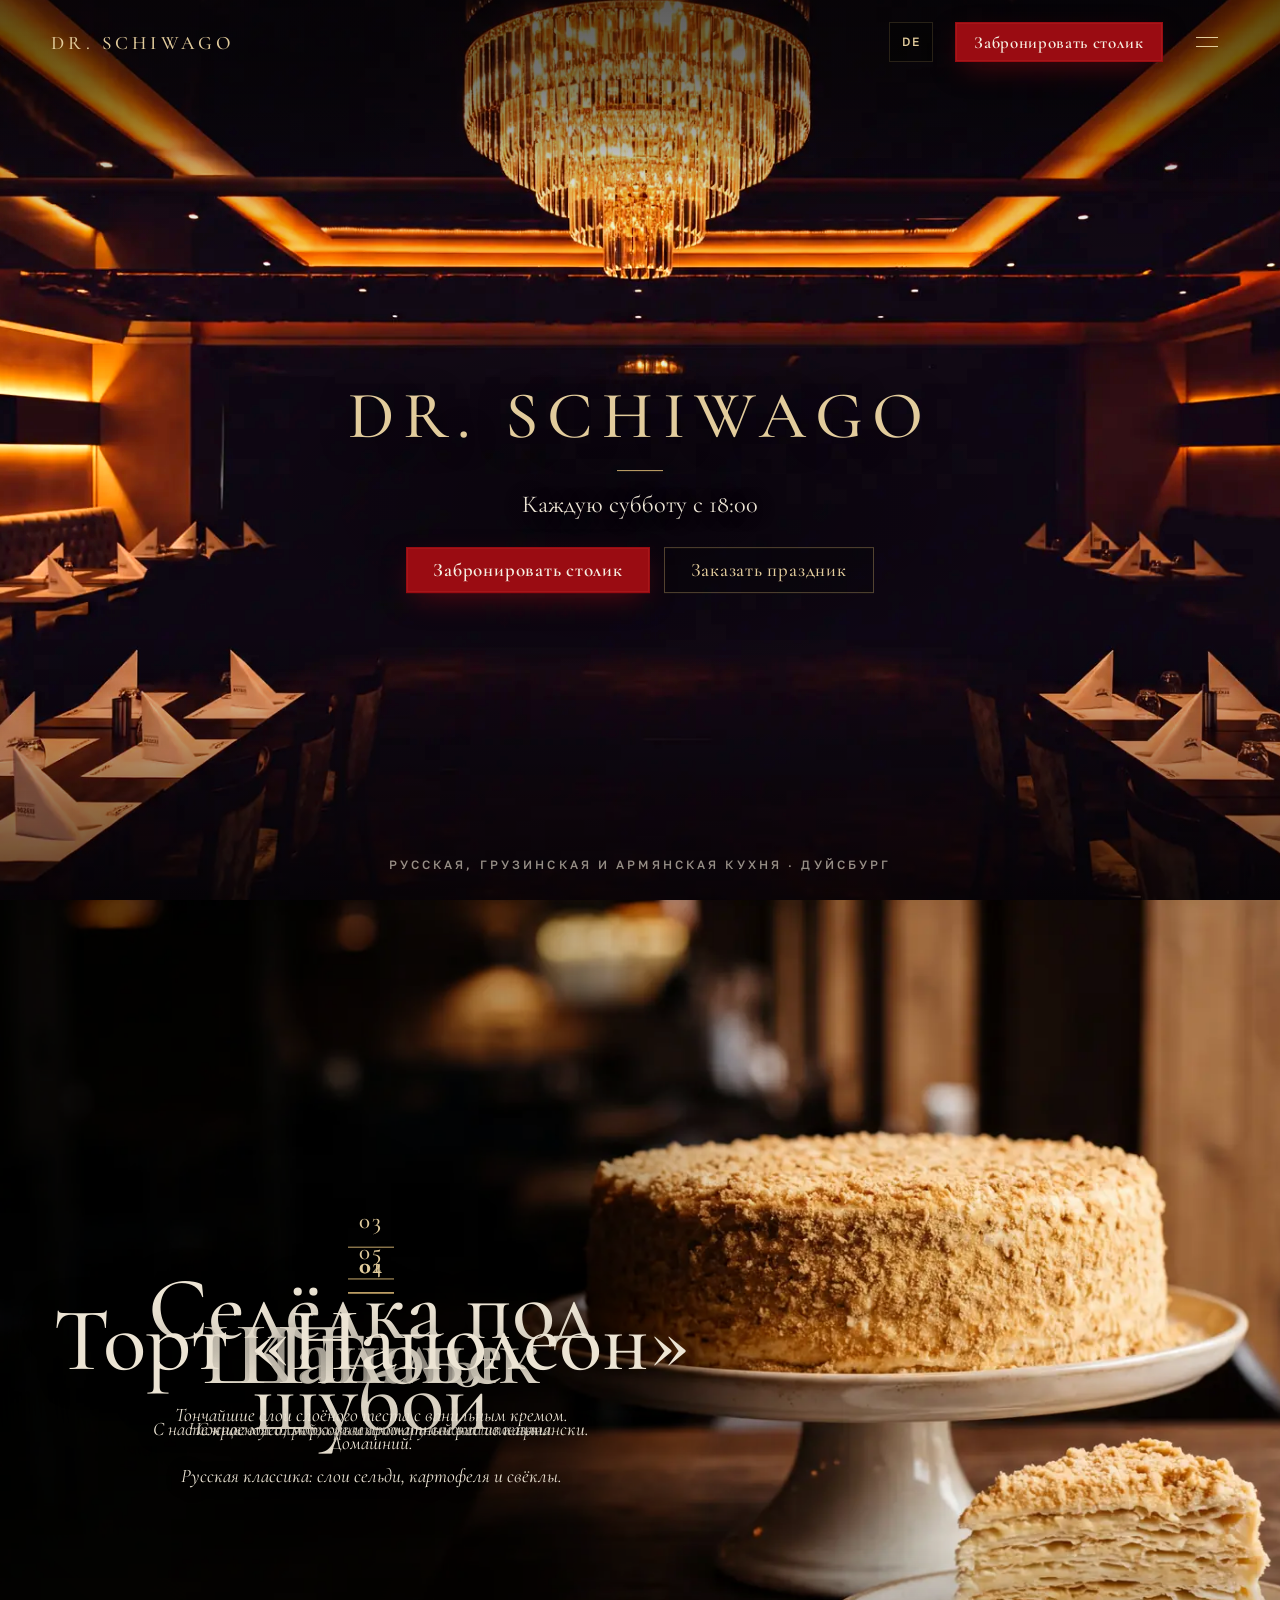
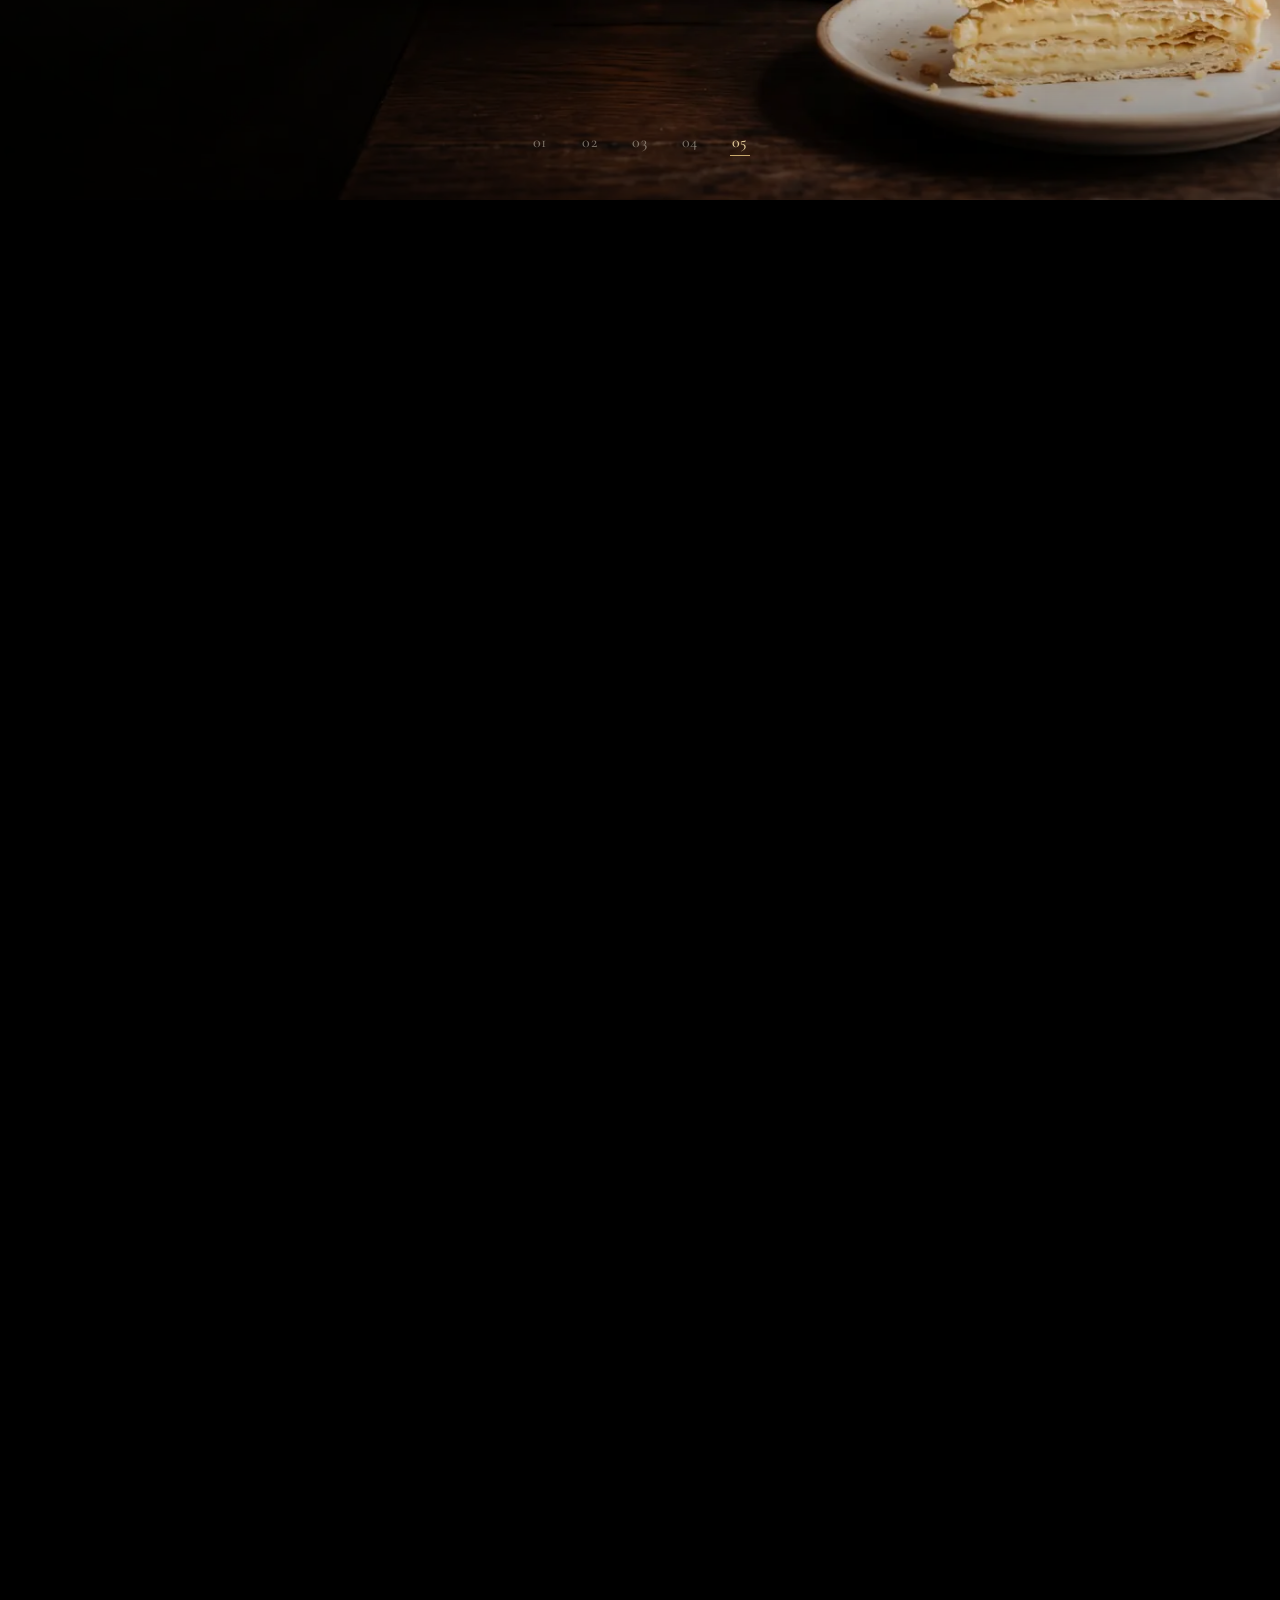
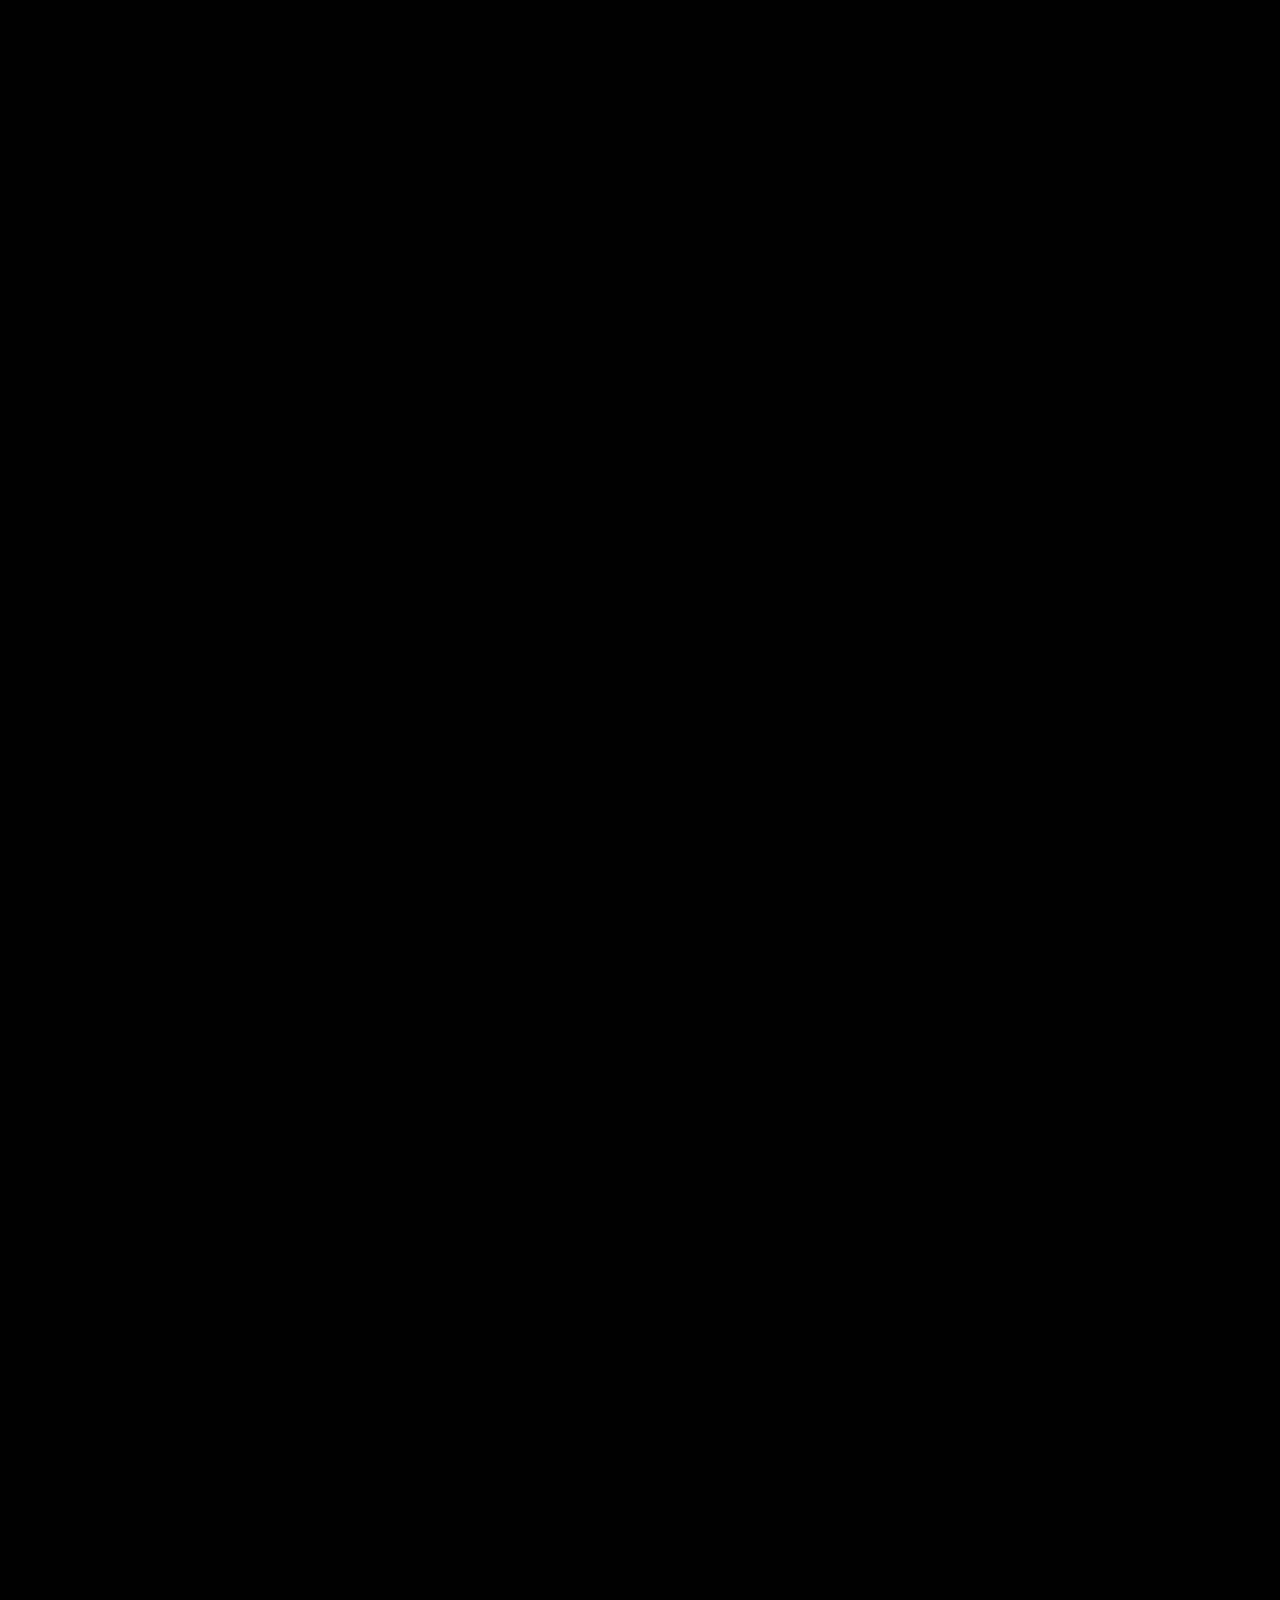
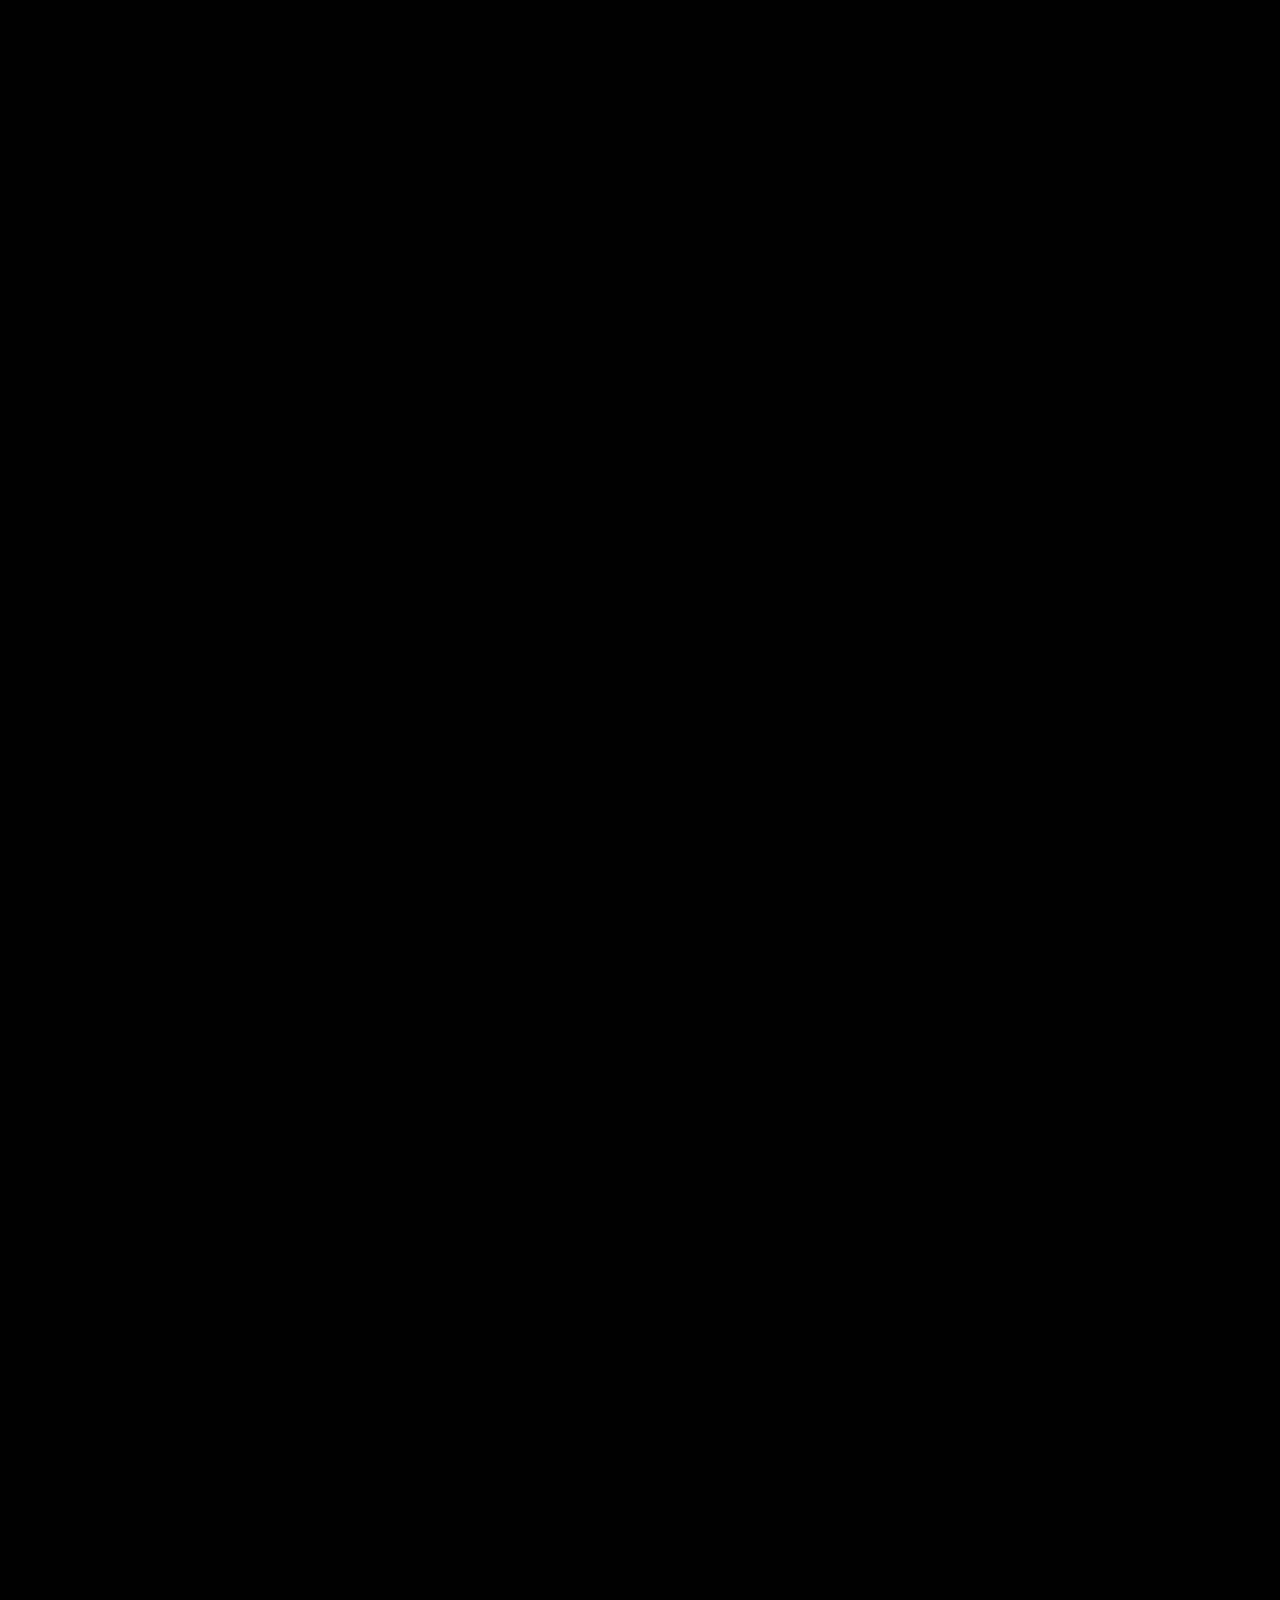
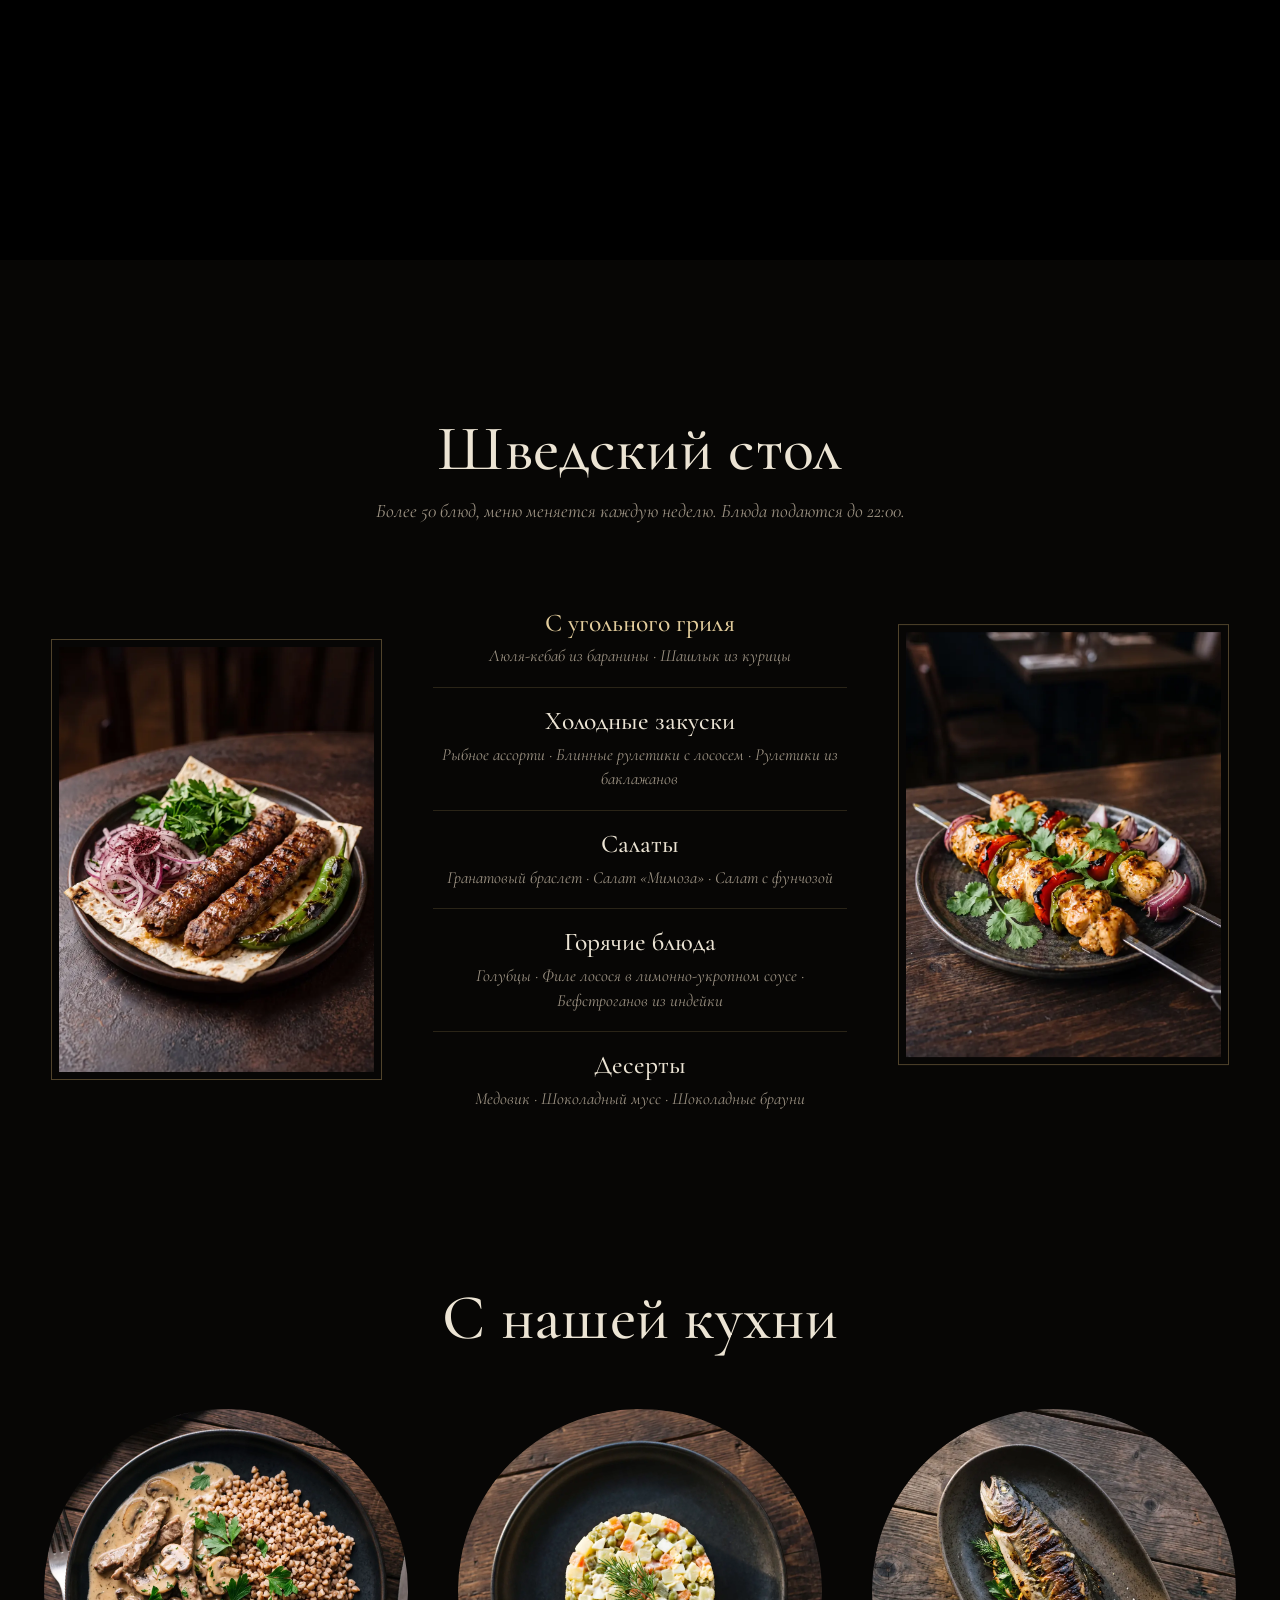
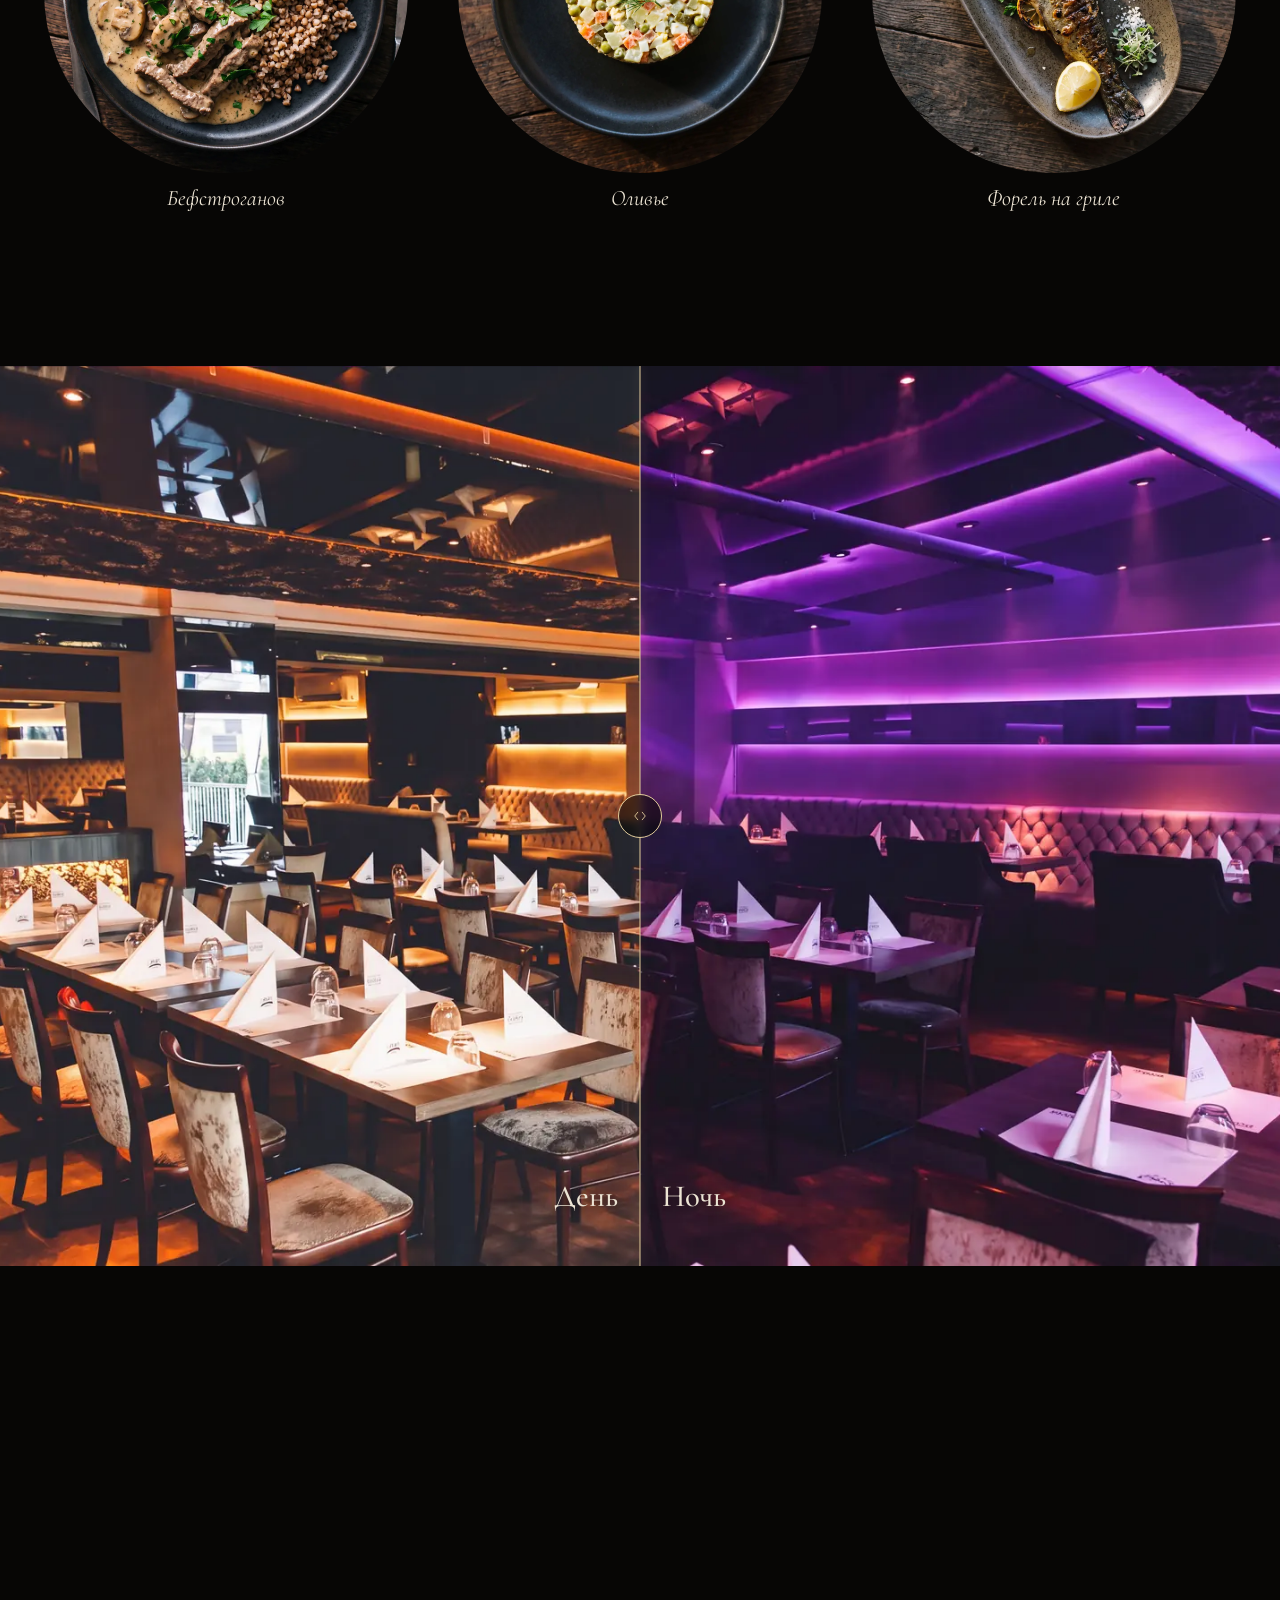
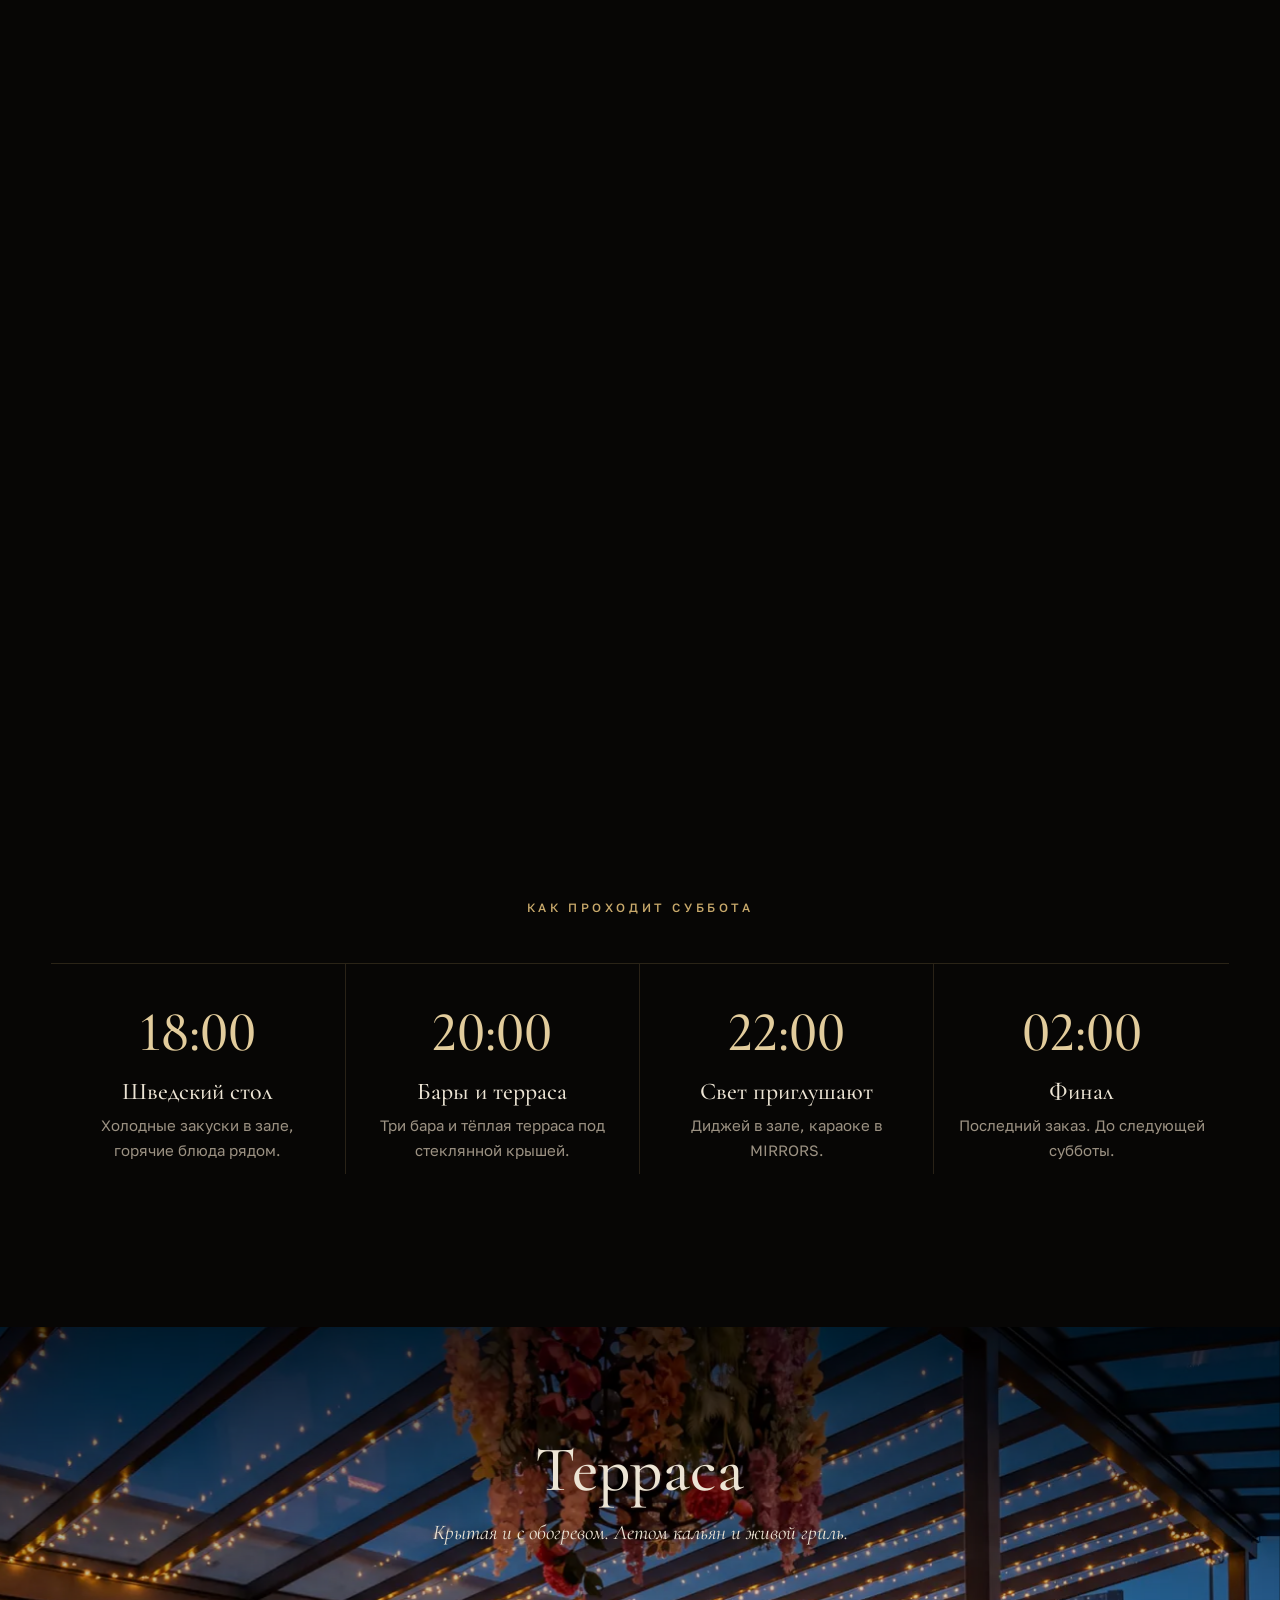
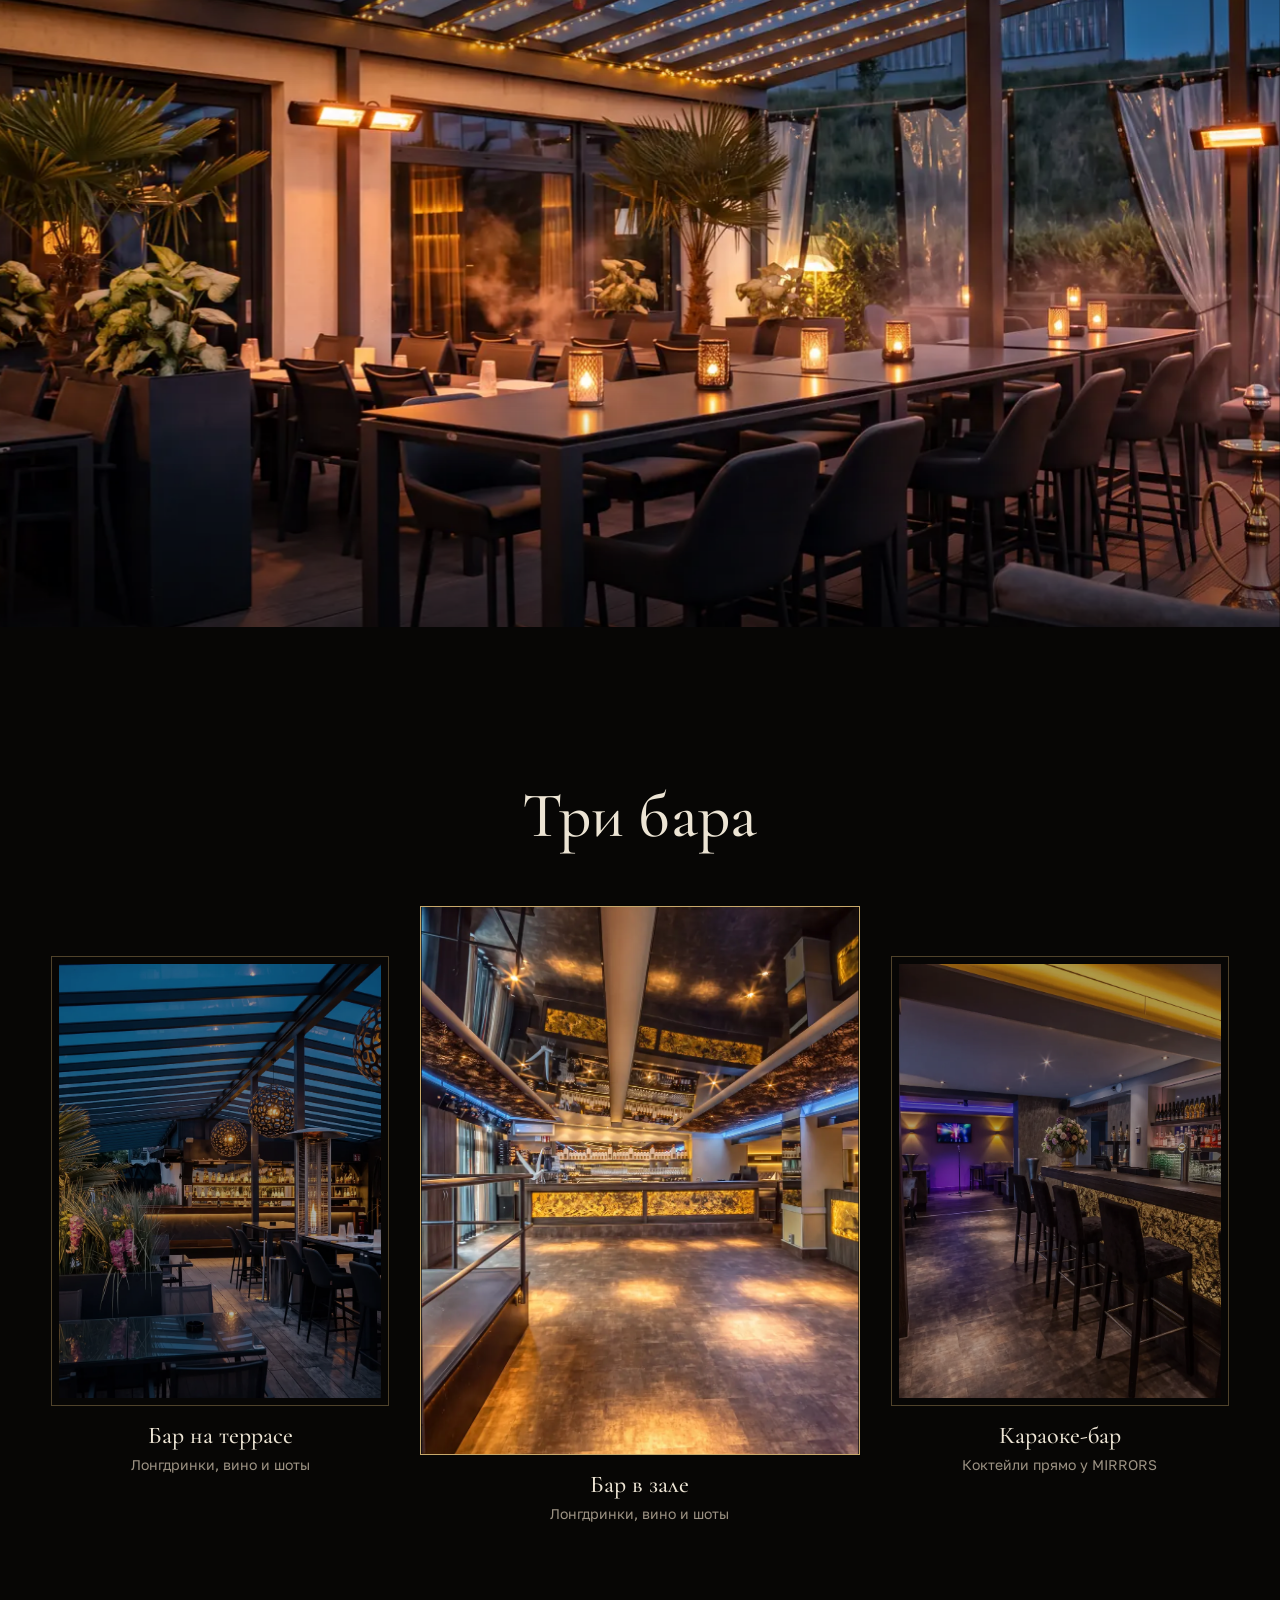
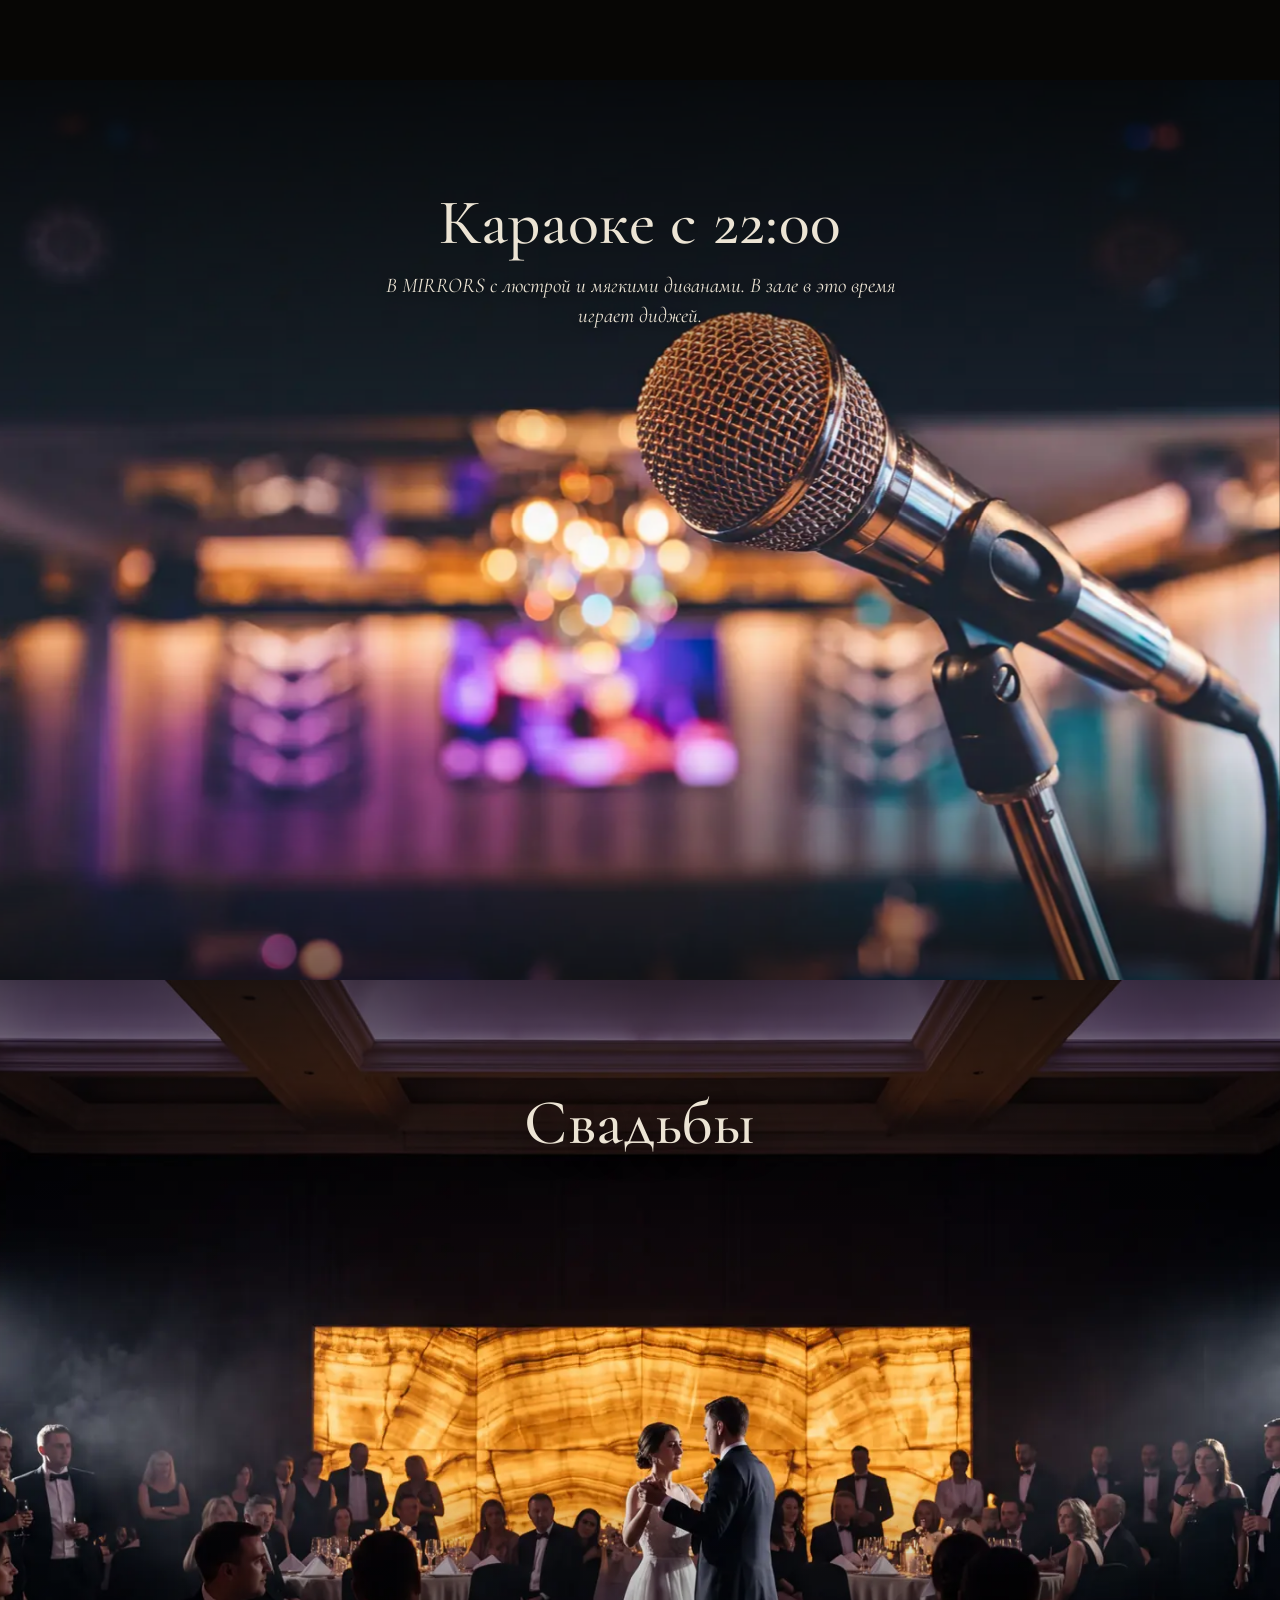
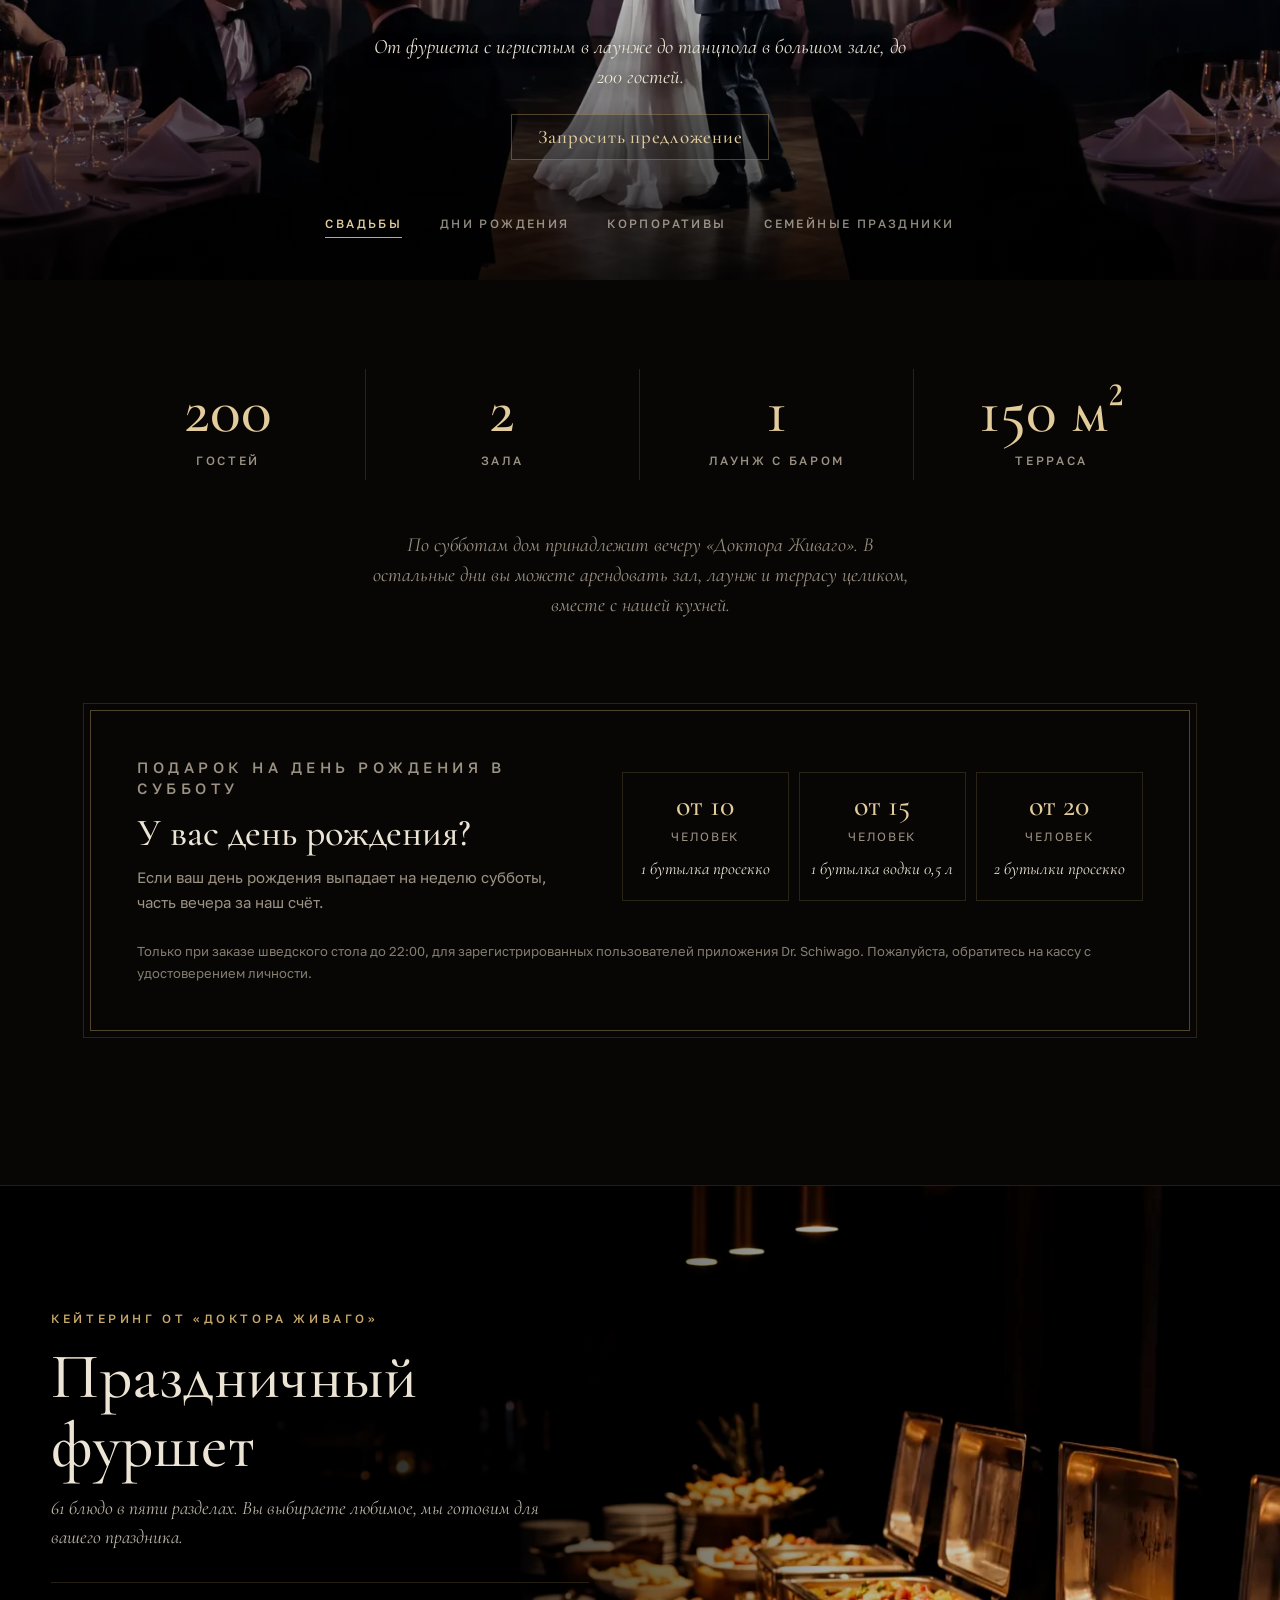
==== site/ru/index.html @ 56a743a5 "Angebotsseite wie Angerhof (5 Schritte, alle Anlässe, Angerhof-Logo), Lageplan im Rundgang, Garten r" ====
<!doctype html>
<html lang="ru" data-base="../">
<head>
<meta charset="utf-8">
<meta name="viewport" content="width=device-width, initial-scale=1, viewport-fit=cover">
<title>Доктор Живаго, Дуйсбург · Русская, грузинская и армянская кухня</title>
<meta name="description" content="Русский, грузинский и армянский ресторан в Дуйсбурге: каждую субботу с 18:00 шведский стол из более чем 50 блюд, три бара, тёплая терраса, с 22:00 диджей и караоке. Кейтеринг и зал для мероприятий.">
<meta name="robots" content="noindex, nofollow">
<meta name="theme-color" content="#070605">
<link rel="alternate" hreflang="de" href="https://engelstraenen.github.io/drschiwago/index.html">
<link rel="alternate" hreflang="ru" href="https://engelstraenen.github.io/drschiwago/ru/index.html">
<link rel="icon" href="https://drschiwago.de/favicon.png">
<link rel="preconnect" href="https://fonts.googleapis.com">
<link rel="preconnect" href="https://fonts.gstatic.com" crossorigin>
<link href="https://fonts.googleapis.com/css2?family=Cormorant+Garamond:ital,wght@0,400;0,500;0,600;1,400;1,500&family=Golos+Text:wght@400;500&display=swap" rel="stylesheet">
<link rel="stylesheet" href="../assets/css/style.css?v=1795427027">
<script src="../assets/js/img.js?v=1795427027"></script>
<script>window.DRS_IG_FEED = ""; /* Behold-JSON-Link eintragen = neue Instagram-Videos erscheinen automatisch (docs/instagram.md) */</script>
</head>
<body>

<header class="nav" id="nav">
  <a class="nav__mark" href="#top" aria-label="Доктор Живаго, наверх">DR. SCHIWAGO</a>
  <nav class="nav__links" aria-label="Главное меню">
    <a href="#buffet">Шведский стол</a>
    <a href="#abend">Вечер</a>
    <a href="rundgang.html">Экскурсия</a>
    <a href="#bars">Бары</a>
    <a href="#feiern">Праздники</a>
    <a href="catering.html">Кейтеринг</a>
    <a href="#instagram">Instagram</a>
    <a href="#bewertungen">Отзывы</a>
    <a href="#kontakt">Контакты</a>
  </nav>
  <a class="nav__lang" href="../index.html" hreflang="de" lang="de" aria-label="Deutsche Version">DE</a>
  <a class="line-btn line-btn--blood nav__cta" href="#reservieren">Забронировать столик</a>
  <button class="nav__burger" aria-label="Открыть меню" aria-expanded="false"><span></span><span></span></button>
</header>

<main id="top">

  <!-- 1 · HERO -->
  <section class="hero" id="hero" data-need="saal-kronleuchter">
    <img class="hero__img" data-img="saal-kronleuchter" alt="Зал «Доктора Живаго» с хрустальной люстрой в тёплом свете">
    <div class="hero__glow" aria-hidden="true"></div>
    <div class="hero__shade" aria-hidden="true"></div>
    <div class="hero__text">
      <h1 class="hero__mark">DR. SCHIWAGO</h1>
      <span class="rule" aria-hidden="true"></span>
      <p class="hero__line">Каждую субботу с 18:00</p>
      <div class="hero__btns"><a class="line-btn line-btn--blood" href="#reservieren">Забронировать столик</a><a class="line-btn" href="anfrage.html">Заказать праздник</a></div>
    </div>
    <p class="hero__foot">Русская, грузинская и армянская кухня · Дуйсбург</p>
  </section>

  <!-- 2 · BUFFET: Szenen -->
  <section class="feast" id="buffet" aria-label="Шведский стол">
    <div class="feast__stage">
      <div class="feast__scenes">
        <figure class="feast__scene" data-need="gericht-schaschlik"><img data-img="gericht-schaschlik" alt="Шашлык на раскалённых углях"></figure>
        <figure class="feast__scene" data-need="gericht-canapes"><img data-img="gericht-canapes" alt="Канапе с креветками и красной икрой"></figure>
        <figure class="feast__scene" data-need="gericht-hering"><img data-img="gericht-hering" alt="Селёдка под шубой"></figure>
        <figure class="feast__scene" data-need="gericht-plov"><img data-img="gericht-plov" alt="Плов в казане"></figure>
        <figure class="feast__scene" data-need="gericht-napoleon"><img data-img="gericht-napoleon" alt="Торт «Наполеон» и медовик"></figure>
      </div>
      <div class="feast__shade" aria-hidden="true"></div>
      <div class="feast__intro" aria-hidden="true">
        <img class="feast__tafel" data-img="tafel" alt="">
        <div class="feast__veil"></div>
        <div class="feast__head">
          <p class="eyebrow">Шведский стол</p>
          <p class="feast__big">Более 50 блюд.<br>Каждую субботу.</p>
          <p class="feast__kitchen">Русская · Грузинская · Армянская</p>
        </div>
      </div>
      <div class="feast__texts">
        <article class="feast__text"><span class="feast__no">01</span><span class="rule"></span><h2>Шашлык</h2><p>С настоящего угольного гриля, по-грузински и по-армянски.</p></article>
        <article class="feast__text"><span class="feast__no">02</span><span class="rule"></span><h2>Канапе</h2><p>С красной икрой, креветками и свежей зеленью.</p></article>
        <article class="feast__text"><span class="feast__no">03</span><span class="rule"></span><h2>Селёдка под шубой</h2><p>Русская классика: слои сельди, картофеля и свёклы.</p></article>
        <article class="feast__text"><span class="feast__no">04</span><span class="rule"></span><h2>Плов</h2><p>Нежное мясо, морковь и ароматный рис из казана.</p></article>
        <article class="feast__text"><span class="feast__no">05</span><span class="rule"></span><h2>Торт «Наполеон»</h2><p>Тончайшие слои слоёного теста с ванильным кремом. Домашний.</p></article>
      </div>
      <nav class="feast__nav" aria-label="блюд">
        <button aria-label="Шашлык">01</button><button aria-label="Канапе">02</button><button aria-label="Селёдка под шубой">03</button><button aria-label="Плов">04</button><button aria-label="Торт «Наполеон»">05</button>
      </nav>
    </div>
  </section>

  <!-- 3 · DAS BUFFET: Karte -->
  <section class="menu" id="karte">
    <h2 class="title">Шведский стол</h2>
    <p class="sub">Более 50 блюд, меню меняется каждую неделю. Блюда подаются до 22:00.</p>
    <div class="menu__grid">
      <figure class="frame menu__pic menu__pic--l" data-need="karte-grill">
        <img class="is-on" data-img="karte-grill" alt="Люля-кебаб из баранины" data-cat="0">
        <img data-img="karte-vorspeisen" alt="Изысканное рыбное ассорти" data-cat="1">
        <img data-img="karte-salate" alt="Салат «Гранатовый браслет»" data-cat="2">
        <img data-img="karte-haupt" alt="Голубцы" data-cat="3">
        <img data-img="karte-dessert" alt="Медовик" data-cat="4">
      </figure>
      <ol class="menu__list">
        <li data-cat="0"><h3>С угольного гриля</h3><p>Люля-кебаб из баранины · Шашлык из курицы</p></li>
        <li data-cat="1"><h3>Холодные закуски</h3><p>Рыбное ассорти · Блинные рулетики с лососем · Рулетики из баклажанов</p></li>
        <li data-cat="2"><h3>Салаты</h3><p>Гранатовый браслет · Салат «Мимоза» · Салат с фунчозой</p></li>
        <li data-cat="3"><h3>Горячие блюда</h3><p>Голубцы · Филе лосося в лимонно-укропном соусе · Бефстроганов из индейки</p></li>
        <li data-cat="4"><h3>Десерты</h3><p>Медовик · Шоколадный мусс · Шоколадные брауни</p></li>
      </ol>
      <figure class="frame menu__pic menu__pic--r" data-need="karte-grill-2">
        <img class="is-on" data-img="karte-grill-2" alt="Шашлык из курицы" data-cat="0">
        <img data-img="karte-vorspeisen-2" alt="Блинные рулетики с лососем" data-cat="1">
        <img data-img="karte-salate-2" alt="Салат «Мимоза»" data-cat="2">
        <img data-img="karte-haupt-2" alt="Филе лосося в лимонно-укропном соусе" data-cat="3">
        <img data-img="karte-dessert-2" alt="Шоколадный мусс" data-cat="4">
      </figure>
    </div>
  </section>

  <!-- 4 · AUS UNSERER KÜCHE -->
  <section class="plates" id="kueche">
    <h2 class="title">С нашей кухни</h2>
    <div class="plates__row">
      <figure class="plate" data-need="teller-stroganoff"><img data-img="teller-stroganoff" alt="Бефстроганов с гречкой"><figcaption>Бефстроганов</figcaption></figure>
      <figure class="plate" data-need="teller-olivier"><img data-img="teller-olivier" alt="Салат «Оливье»"><figcaption>Оливье</figcaption></figure>
      <figure class="plate" data-need="teller-forelle"><img data-img="teller-forelle" alt="Форель на гриле с травами"><figcaption>Форель на гриле</figcaption></figure>
    </div>
  </section>

  <!-- 5 · TAG / NACHT -->
  <section class="split" id="abend" data-need="saal-nacht">
    <div class="split__stage">
      <img class="split__img" data-img="saal-nacht" alt="Зал ночью в фиолетовом свете">
      <div class="split__day"><img class="split__img" data-img="saal-tag" alt="Зал днём"></div>
      <div class="split__line" aria-hidden="true"></div>
      <button class="split__knob" aria-label="Сравнить день и ночь, перетащить"><svg viewBox="0 0 24 24" aria-hidden="true"><path d="M9 7l-4 5 4 5M15 7l4 5-4 5"/></svg></button>
      <span class="split__label split__label--l">День</span>
      <span class="split__label split__label--r">Ночь</span>
    </div>
  </section>

  <!-- ABLAUF -->
  <section class="flow" aria-label="Как проходит вечер">
    <p class="eyebrow">Как проходит суббота</p>
    <ol class="flow__list">
      <li class="reveal"><b>18:00</b><h3>Шведский стол</h3><p>Холодные закуски в зале, горячие блюда рядом.</p></li>
      <li class="reveal"><b>20:00</b><h3>Бары и терраса</h3><p>Три бара и тёплая терраса под стеклянной крышей.</p></li>
      <li class="reveal"><b>22:00</b><h3>Свет приглушают</h3><p>Диджей в зале, караоке в MIRRORS.</p></li>
      <li class="reveal"><b>02:00</b><h3>Финал</h3><p>Последний заказ. До следующей субботы.</p></li>
    </ol>
  </section>

  <!-- TERRASSE -->
  <section class="wide" id="terrasse" data-need="terrasse">
    <img class="wide__img" data-img="terrasse" alt="Крытая терраса вечером">
    <div class="wide__text"><h2 class="title">Терраса</h2><p>Крытая и с обогревом. Летом кальян и живой гриль.</p></div>
  </section>

  <!-- DREI BARS -->
  <section class="bars" id="bars">
    <h2 class="title">Три бара</h2>
    <div class="bars__row">
      <figure class="bar" data-need="bar-terrasse"><div class="frame bar__frame"><img data-img="bar-terrasse" alt="Бар на террасе под стеклянной крышей"></div><figcaption><b>Бар на террасе</b>Лонгдринки, вино и шоты</figcaption></figure>
      <figure class="bar is-active" data-need="bar-saal"><div class="frame bar__frame"><img data-img="bar-saal" alt="Бар в зале с ониксовой стойкой"></div><figcaption><b>Бар в зале</b>Лонгдринки, вино и шоты</figcaption></figure>
      <figure class="bar" data-need="bar-karaoke"><div class="frame bar__frame"><img data-img="bar-karaoke" alt="Караоке-бар у MIRRORS"></div><figcaption><b>Караоке-бар</b>Коктейли прямо у MIRRORS</figcaption></figure>
    </div>
  </section>

  <!-- KARAOKE -->
  <section class="wide wide--karaoke" id="karaoke" data-need="mikro">
    <img class="wide__img" data-img="mikro" alt="Микрофон на фоне огней караоке-зала">
    <div class="wide__text"><h2 class="title">Караоке с 22:00</h2><p>В MIRRORS с люстрой и мягкими диванами. В зале в это время играет диджей.</p></div>
  </section>

  <!-- 6 · HOCHZEITEN / FEIERN -->
  <section class="events" id="feiern">
    <div class="events__stage">
      <figure class="evp is-on" data-need="hochzeit"><img data-img="hochzeit" alt="Свадьба в зале"></figure>
      <figure class="evp" data-need="event-geburtstag"><img data-img="event-geburtstag" alt="Праздничный стол с тортом в зале"></figure>
      <figure class="evp" data-need="event-firma"><img data-img="event-firma" alt="Длинный стол для корпоратива"></figure>
      <figure class="evp" data-need="event-familie"><img data-img="event-familie" alt="Празднично накрытый зал для семейного торжества"></figure>
      <div class="events__shade" aria-hidden="true"></div>
      <h2 class="title events__title" data-ev-title>Свадьбы</h2>
      <div class="events__copy">
        <p data-ev-text>От фуршета с игристым в лаунже до танцпола в большом зале, до 200 гостей.</p>
        <a class="line-btn" data-ev-link href="anfrage.html?anlass=Hochzeit">Запросить предложение</a>
      </div>
      <div class="events__tabs" role="tablist" aria-label="Выберите повод">
        <button class="ev is-on" role="tab" aria-selected="true">Свадьбы</button>
        <button class="ev" role="tab" aria-selected="false">Дни рождения</button>
        <button class="ev" role="tab" aria-selected="false">Корпоративы</button>
        <button class="ev" role="tab" aria-selected="false">Семейные праздники</button>
      </div>
    </div>
    <div class="events__facts">
      <div class="reveal"><b>200</b><span>гостей</span></div>
      <div class="reveal"><b>2</b><span>зала</span></div>
      <div class="reveal"><b>1</b><span>лаунж с баром</span></div>
      <div class="reveal"><b>150 м²</b><span>терраса</span></div>
    </div>
    <p class="events__note">По субботам дом принадлежит вечеру «Доктора Живаго». В остальные дни вы можете арендовать зал, лаунж и террасу целиком, вместе с нашей кухней.</p>
    <div class="bday reveal">
      <div>
        <p class="eyebrow">Подарок на день рождения в субботу</p>
        <h3>У вас день рождения?</h3>
        <p>Если ваш день рождения выпадает на неделю субботы, часть вечера за наш счёт.</p>
      </div>
      <ul class="tiers">
        <li><b>от 10</b><span>человек</span><em>1 бутылка просекко</em></li>
        <li><b>от 15</b><span>человек</span><em>1 бутылка водки 0,5 л</em></li>
        <li><b>от 20</b><span>человек</span><em>2 бутылки просекко</em></li>
      </ul>
      <p class="fine">Только при заказе шведского стола до 22:00, для зарегистрированных пользователей приложения Dr. Schiwago. Пожалуйста, обратитесь на кассу с удостоверением личности.</p>
    </div>
  </section>

  <!-- 7 · CATERING -->
  <section class="cater" id="catering">
    <figure class="cater__img" data-need="catering-bg"><img data-img="catering-bg" alt="Кейтеринг-фуршет на празднике"></figure>
    <div class="cater__panel">
      <p class="eyebrow">Кейтеринг от «Доктора Живаго»</p>
      <h2 class="title">Праздничный фуршет</h2>
      <p class="sub">61 блюдо в пяти разделах. Вы выбираете любимое, мы готовим для вашего праздника.</p>
      <div class="acc">
        <details><summary><span>1.</span> Закуски</summary><p>Вителло тоннато, пастрами, куриный холодец, рулетики из цукини. <em>4 из 17</em></p></details>
        <details><summary><span>2.</span> Салаты</summary><p>Цезарь, греческий салат, руккола с креветками, крабовый салат. <em>4 из 14</em></p></details>
        <details><summary><span>3.</span> Горячие блюда</summary><p>Куриная грудка в сливочно-грибном соусе, куриная грудка в апельсиново-чили соусе и многое другое с угольного гриля. <em>4 из 12</em></p></details>
        <details><summary><span>4.</span> Гарниры</summary><p>Картофельный гратен с трюфелем, картофель с розмарином, рататуй, картофель фри из батата. <em>4 из 11</em></p></details>
        <details><summary><span>5.</span> Десерты</summary><p>Тирамису, сезонное фруктовое ассорти. <em>3 из 7</em></p></details>
      </div>
      <a class="line-btn" href="catering.html">Собрать фуршет</a>
    </div>
  </section>

  <!-- INSTAGRAM -->
  <section class="insta" id="instagram">
    <div class="insta__head">
      <p class="eyebrow">Instagram · 17 500 подписчиков</p>
      <h2 class="title">Суббота в Instagram</h2>
      <a class="line-btn" href="https://www.instagram.com/dr.schiwago_restaurant/" target="_blank" rel="noopener">@dr.schiwago_restaurant</a>
    </div>
    <div class="insta__row" data-ig-row>
      <blockquote class="instagram-media insta__item" data-instgrm-permalink="https://www.instagram.com/reel/DO-suQnDZ4i/" data-instgrm-version="14"><a href="https://www.instagram.com/reel/DO-suQnDZ4i/" target="_blank" rel="noopener">Смотреть видео в Instagram</a></blockquote>
      <blockquote class="instagram-media insta__item" data-instgrm-permalink="https://www.instagram.com/reel/DdYgJqhOgtG/" data-instgrm-version="14"><a href="https://www.instagram.com/reel/DdYgJqhOgtG/" target="_blank" rel="noopener">Смотреть видео в Instagram</a></blockquote>
      <blockquote class="instagram-media insta__item" data-instgrm-permalink="https://www.instagram.com/reel/DZZbvXZoxPY/" data-instgrm-version="14"><a href="https://www.instagram.com/reel/DZZbvXZoxPY/" target="_blank" rel="noopener">Смотреть видео в Instagram</a></blockquote>
      <blockquote class="instagram-media insta__item" data-instgrm-permalink="https://www.instagram.com/reel/DPn8pC4jRvj/" data-instgrm-version="14"><a href="https://www.instagram.com/reel/DPn8pC4jRvj/" target="_blank" rel="noopener">Смотреть видео в Instagram</a></blockquote>
      <blockquote class="instagram-media insta__item" data-instgrm-permalink="https://www.instagram.com/reel/DQHv66KCMuV/" data-instgrm-version="14"><a href="https://www.instagram.com/reel/DQHv66KCMuV/" target="_blank" rel="noopener">Смотреть видео в Instagram</a></blockquote>
      <blockquote class="instagram-media insta__item" data-instgrm-permalink="https://www.instagram.com/reel/DUx4AXRCND5/" data-instgrm-version="14"><a href="https://www.instagram.com/reel/DUx4AXRCND5/" target="_blank" rel="noopener">Смотреть видео в Instagram</a></blockquote>
    </div>
  </section>

  <!-- BEWERTUNGEN (Google, Stand 22.11.2026; Tripadvisor auf Wunsch Eugen weggelassen, Trustpilot: kein Profil) -->
  <section class="reviews" id="bewertungen">
    <p class="eyebrow">Отзывы</p>
    <h2 class="title">Что говорят наши гости</h2>
    <div class="rev__grid">
      <a class="rev reveal" href="https://maps.google.com/?cid=11130484458952799172" target="_blank" rel="noopener" data-rate="4.6">
        <span class="rev__src">Google</span>
        <b class="rev__note" data-to-dec="4.6">4,6</b>
        <span class="rev__stars" aria-label="4,6 из 5 звёзд"><span class="rev__stars-off">★★★★★</span><span class="rev__stars-on">★★★★★</span></span>
        <span class="rev__count"><b data-to="489">489</b> Отзывы</span>
        <span class="rev__meta">Русский ресторан · по состоянию на 22.11.2026</span>
        <span class="rev__link">Открыть профиль</span>
      </a>
    </div>
    <div class="ticker ticker--g" aria-hidden="true"><div class="ticker__row"><span>Google 4,6 из 5</span><i aria-hidden="true">✦</i><span>489 отзывов</span><i aria-hidden="true">✦</i><span>Часто упоминают:</span><i aria-hidden="true">✦</i><span>Музыка · 55</span><i aria-hidden="true">✦</i><span>Вечер · 26</span><i aria-hidden="true">✦</i><span>Шведский стол · 21</span><i aria-hidden="true">✦</i><span>Диджей · 20</span><i aria-hidden="true">✦</i><span>Танцпол · 18</span><i aria-hidden="true">✦</i><span>Публика · 7</span><i aria-hidden="true">✦</i><span>Караоке · 6</span><i aria-hidden="true">✦</i><span>Шашлык · 5</span><i aria-hidden="true">✦</i><span>Google 4,6 из 5</span><i aria-hidden="true">✦</i><span>489 отзывов</span><i aria-hidden="true">✦</i><span>Часто упоминают:</span><i aria-hidden="true">✦</i><span>Музыка · 55</span><i aria-hidden="true">✦</i><span>Вечер · 26</span><i aria-hidden="true">✦</i><span>Шведский стол · 21</span><i aria-hidden="true">✦</i><span>Диджей · 20</span><i aria-hidden="true">✦</i><span>Танцпол · 18</span><i aria-hidden="true">✦</i><span>Публика · 7</span><i aria-hidden="true">✦</i><span>Караоке · 6</span><i aria-hidden="true">✦</i><span>Шашлык · 5</span><i aria-hidden="true">✦</i></div></div>
    <div class="samples" aria-live="polite">
      <figure class="sample is-on"><blockquote>Огромный шведский стол, а в десять ресторан превратился в танцпол.</blockquote><figcaption>Пример · пока не настоящий отзыв</figcaption></figure>
      <figure class="sample"><blockquote>Сначала шведский стол, потом караоке в MIRRORS. Вот какой должна быть суббота.</blockquote><figcaption>Пример · пока не настоящий отзыв</figcaption></figure>
      <figure class="sample"><blockquote>Мы отмечали здесь юбилей, всё было подготовлено с любовью.</blockquote><figcaption>Пример · пока не настоящий отзыв</figcaption></figure>
    </div>
    <a class="line-btn" href="https://maps.google.com/?cid=11130484458952799172" target="_blank" rel="noopener">Все отзывы в Google</a>
  </section>

  <!-- DRESSCODE -->
  <section class="dress">
    <div class="dress__head">
      <p class="eyebrow">Дресс-код</p>
      <h2 class="title">Стильно. Не спортивно.</h2>
      <p class="sub">Без спортивной одежды, кепок, шапок и спортивных штанов.</p>
    </div>
    <div class="dress__row">
      <figure class="frame" data-need="dress-dame"><img data-img="dress-dame" alt="Чёрное атласное платье с золотыми украшениями"></figure>
      <figure class="frame" data-need="dress-herr"><img data-img="dress-herr" alt="Чёрное трикотажное поло с золотой цепочкой"></figure>
      <figure class="frame" data-need="dress-schuhe"><img data-img="dress-schuhe" alt="Челси и босоножки на каблуке"></figure>
    </div>
  </section>

  <!-- 8 · RESERVIERUNG -->
  <section class="resv-wrap" id="reservieren">
    <img class="resv-wrap__img" data-img="veranda" alt="Веранда с цветочной люстрой вечером">
    <form class="resv" id="resv" novalidate>
      <h2 class="resv__title">Бронирование</h2>
      <label>Дата<select name="datum" id="resv-datum" required></select></label>
      <label>человек<select name="personen" id="resv-personen" required></select></label>
      <button class="line-btn line-btn--blood" type="submit">Забронировать столик</button>
      <p class="resv__alt">Только по субботам, с 18:00 до 02:00.<br><a href="https://www.google.com/maps/reserve/v/dine/c/9M2H60nafEE?source=pa&amp;hl=de-DE" target="_blank" rel="noopener">Забронировать через Google</a> · <a href="tel:+4920393577235">0203 93577235</a></p>
    </form>
  </section>

  <!-- FAQ -->
  <section class="faq" id="faq">
    <h2 class="title">Полезно знать</h2>
    <div class="faq__list">
      <details><summary>Когда открыт «Доктор Живаго»?</summary><p>Каждую субботу с 18:00 до 02:00. Düsseldorfer Landstraße 431, 47259 Duisburg, прямо на границе с Дюссельдорфом-Кайзерсвертом.</p></details>
      <details><summary>Сколько стоит шведский стол?</summary><p>Актуальные цены мы с удовольствием назовём по телефону 0203 93577235 или при бронировании. Напитки оплачиваются отдельно.</p></details>
      <details><summary>Нужно ли бронировать?</summary><p>Настоятельно рекомендуем: по субботам зал обычно полон. По телефону, по электронной почте или онлайн через Google.</p></details>
      <details><summary>Что есть на шведском столе?</summary><p>Более 50 блюд русской, грузинской и армянской кухни: шашлык и люля-кебаб с угольного гриля, плов, блюда из рыбы и мяса, холодные закуски, салаты, домашние торты. Выбор меняется каждую неделю.</p></details>
      <details><summary>Можно ли получить еду за столом?</summary><p>Да. За небольшую доплату с человека мы подаём закуски к столу, по желанию и горячие блюда.</p></details>
      <details><summary>Есть ли дресс-код?</summary><p>Да: стильно, но не спортивно. Спортивная одежда, кепки, шапки и спортивные штаны не подходят для вечера.</p></details>
      <details><summary>Есть ли караоке?</summary><p>Да, с 22:00 в MIRRORS, рядом свой караоке-бар. В зале в это время играет диджей.</p></details>
      <details><summary>Можно ли сидеть на улице и курить кальян?</summary><p>Терраса крытая и с обогревом. В тёплое время года там весь вечер есть кальян.</p></details>
      <details><summary>Можно ли устроить частный праздник?</summary><p>Да, в любой день, кроме субботы, вы можете арендовать наш дом целиком, до 200 гостей. По субботам с радостью организуем дни рождения и большие компании прямо на вечере «Доктора Живаго».</p></details>
    </div>
  </section>

</main>

<footer class="foot" id="kontakt">
  <img class="foot__logo" src="../assets/img/logo-gold.svg" alt="Доктор Живаго" width="150" height="91">
  <div class="foot__cols">
    <div><h4>Адрес</h4><p>Düsseldorfer Landstraße 431<br>47259 Duisburg</p><a href="https://www.google.com/maps/dir/?api=1&amp;destination=Dr.+Schiwago%2C+D%C3%BCsseldorfer+Landstra%C3%9Fe+431%2C+47259+Duisburg" target="_blank" rel="noopener">Проложить маршрут</a></div>
    <div><h4>Часы работы</h4><p>Каждую субботу<br>с 18:00 до 02:00</p></div>
    <div><h4>Контакты</h4><p><a href="tel:+4920393577235">0203 93577235</a><br><a href="mailto:info@drschiwago.de">info@drschiwago.de</a></p></div>
    <div><h4>Мы в соцсетях</h4><p><a href="https://www.instagram.com/dr.schiwago_restaurant/" target="_blank" rel="noopener">Instagram</a><br><a href="https://www.tiktok.com/@dr.schiwago_restaurant" target="_blank" rel="noopener">TikTok</a><br><a href="https://www.facebook.com/drschiwagoduisburg/" target="_blank" rel="noopener">Facebook</a></p></div>
  </div>
  <div class="foot__legal"><a href="https://drschiwago.de/impressum" target="_blank" rel="noopener">Импрессум</a><a href="https://drschiwago.de/datenschutz" target="_blank" rel="noopener">Защита данных</a></div>
</footer>

<a class="sticky-cta line-btn line-btn--blood" href="#reservieren">Забронировать столик</a>

<div class="lightbox" id="lightbox" hidden>
  <button class="lightbox__x" aria-label="Закрыть">×</button>
  <img alt="">
  <p class="lightbox__cap"></p>
</div>

<script src="../assets/js/app.js?v=1795427027"></script>
</body>
</html>
---- site/assets/css/style.css ----
/* DR. SCHIWAGO · V3 „Schwarzer Samt“ */
:root {
  --bg: #070605;
  --bg-2: #0d0b09;
  --ivory: #ece4d4;
  --champ: #c8a96b;
  --champ-2: #e2cc9c;
  --muted: #9c9283;
  --line: rgba(200, 169, 107, .38);
  --line-soft: rgba(200, 169, 107, .18);
  --serif: "Cormorant Garamond", "Times New Roman", serif;
  --sans: "Golos Text", system-ui, -apple-system, "Segoe UI", sans-serif;
  --ease: cubic-bezier(.22, .7, .2, 1);
  --slow: cubic-bezier(.33, 0, .2, 1);
  --gut: clamp(16px, 4vw, 64px);
}
* { box-sizing: border-box; margin: 0; padding: 0; }
html { background: var(--bg); scroll-behavior: smooth; -webkit-text-size-adjust: 100%; }
body { background: var(--bg); color: var(--ivory); font: 400 16px/1.7 var(--sans); overflow-x: clip; -webkit-font-smoothing: antialiased; }
img { display: block; max-width: 100%; height: auto; }
a { color: inherit; }
button { font: inherit; color: inherit; background: none; border: 0; cursor: pointer; }
[hidden], .is-missing { display: none !important; }
main > section { overflow-x: clip; }
.hero__img, .feast__tafel, .chero__img, .wide__img, .cater__img img { max-width: none; } /* Bilder dürfen breiter als der Bildschirm sein (Parallaxe), sonst schwarzer Rand rechts */
.menu__grid:has(.menu__pic--r.is-missing) { grid-template-columns: 1fr 1.25fr; }
 /* nichts ragt seitlich heraus; clip lässt sticky intakt */
::selection { background: rgba(200, 169, 107, .35); }

/* Typo + Bausteine */
.eyebrow { font: 500 12px/1.4 var(--sans); letter-spacing: .3em; text-transform: uppercase; color: var(--champ); }
.title { font: 500 clamp(40px, 5vw, 80px)/1.08 var(--serif); letter-spacing: .005em; color: var(--ivory); text-align: center; }
.sub { font: italic 400 clamp(18px, 1.5vw, 22px)/1.5 var(--serif); color: var(--muted); text-align: center; max-width: 620px; margin: 14px auto 0; }
.rule { display: block; width: 46px; height: 1px; background: var(--champ); margin: 18px auto; opacity: .8; }
.line-btn { display: inline-flex; align-items: center; justify-content: center; min-height: 46px; padding: 0 26px; border: 1px solid var(--line); color: var(--champ-2); font: 500 19px/1 var(--serif); letter-spacing: .04em; text-decoration: none; background: rgba(7, 6, 5, .25); transition: border-color .6s var(--ease), background .6s var(--ease), color .6s var(--ease); }
.line-btn:hover { border-color: var(--champ); background: rgba(200, 169, 107, .1); color: var(--ivory); }
.frame { position: relative; border: 1px solid var(--line); padding: 7px; background: transparent; }
.frame img { width: 100%; height: 100%; object-fit: cover; }

/* Nav */
.nav { position: fixed; inset: 0 0 auto 0; z-index: 50; display: flex; align-items: center; gap: 30px; padding: 20px var(--gut); transition: background .8s var(--ease), padding .8s var(--ease), border-color .8s; border-bottom: 1px solid transparent; }
/* Lesbarkeit über dem hellen Leuchter: dunkler Verlauf hinter der Kopfzeile, solange sie durchsichtig ist */
.nav::before { content: ''; position: absolute; inset: 0 0 -110px 0; z-index: -1; pointer-events: none; background: linear-gradient(180deg, rgba(4, 3, 2, .45) 0%, rgba(4, 3, 2, .39) 40%, rgba(4, 3, 2, .2) 70%, rgba(4, 3, 2, 0) 100%); transition: opacity .8s var(--ease); }
.nav.is-solid::before, .nav.is-open::before { opacity: 0; }
.nav:not(.is-solid) .nav__links a { color: rgba(240, 233, 220, .92); text-shadow: 0 1px 2px rgba(0, 0, 0, .45), 0 0 14px rgba(0, 0, 0, .42); }
.nav:not(.is-solid) .nav__links a:hover, .nav:not(.is-solid) .nav__links a[aria-current] { color: var(--champ-2); }
.nav:not(.is-solid) .nav__lang { background: rgba(4, 3, 2, .45); }
.nav.is-solid { background: rgba(7, 6, 5, .86); backdrop-filter: blur(14px); padding-top: 12px; padding-bottom: 12px; border-bottom-color: var(--line-soft); }
.nav__mark { margin-right: auto; font: 500 19px/1 var(--serif); letter-spacing: .22em; text-decoration: none; color: var(--champ-2); min-height: 44px; display: flex; align-items: center; opacity: 0; transition: opacity .8s var(--ease); }
.nav.is-solid .nav__mark, .nav--page .nav__mark { opacity: 1; }
.nav__links { display: flex; gap: 28px; }
.nav__links a { font: 500 12px/1 var(--sans); letter-spacing: .18em; text-transform: uppercase; text-decoration: none; color: rgba(236, 228, 212, .72); transition: color .4s; }
.nav__links a:hover, .nav__links a[aria-current] { color: var(--champ-2); }
.nav__lang { display: inline-flex; align-items: center; justify-content: center; min-width: 44px; min-height: 40px; padding: 0 10px; border: 1px solid var(--line-soft); font: 500 12px/1 var(--sans); letter-spacing: .18em; text-decoration: none; color: var(--champ-2); transition: border-color .4s, color .4s; }
.nav__lang:hover { border-color: var(--champ); color: var(--ivory); }
.nav__cta { min-height: 40px; font-size: 17px; padding: 0 18px; }
.nav__burger { display: none; width: 44px; height: 44px; position: relative; }
.nav__burger span { position: absolute; left: 11px; right: 11px; height: 1px; background: var(--champ-2); transition: transform .5s var(--ease), top .5s var(--ease); }
.nav__burger span:first-child { top: 17px; } .nav__burger span:last-child { top: 26px; }
.nav.is-open .nav__burger span:first-child { top: 21px; transform: rotate(45deg); }
.nav.is-open .nav__burger span:last-child { top: 21px; transform: rotate(-45deg); }

/* 1 · Hero */
.hero { position: relative; height: 100vh; height: 100svh; min-height: 600px; overflow: hidden; background: #000; }
.hero__img { position: absolute; inset: -2%; width: 104%; height: 104%; object-fit: cover; object-position: 50% 40%; filter: brightness(.05); transform: scale(1.08) translate(var(--mx, 0), var(--my, 0)); transition: filter 3.2s var(--slow), transform 4s var(--slow); }
.hero.is-lit .hero__img { filter: brightness(.97) contrast(1.28) saturate(1.08); transform: scale(1.01) translate(var(--mx, 0), var(--my, 0)); transition: filter 3.2s var(--slow), transform 1.4s var(--ease); }
.hero__glow { position: absolute; left: 50%; top: 0; width: 46vmin; height: 34vmin; transform: translateX(-50%); background: radial-gradient(closest-side, rgba(255, 214, 150, .26), transparent 75%); mix-blend-mode: screen; opacity: 0; pointer-events: none; }
.hero__glow { display: none; } /* kein Lichtschleier: wirkte wie Nebel (Eugen 22.11.) */
@keyframes glow { 0%, 100% { opacity: .4; } 50% { opacity: .9; } }
.hero__shade { position: absolute; inset: 0; background: radial-gradient(40% 26% at 50% 56%, rgba(0, 0, 0, .38), transparent 75%), linear-gradient(180deg, rgba(0, 0, 0, .35), transparent 30%, transparent 70%, rgba(0, 0, 0, .65)); pointer-events: none; }
.hero__text { position: absolute; left: 0; right: 0; top: 54%; transform: translateY(-50%); text-align: center; padding: 0 var(--gut); }
.hero__mark { font: 500 clamp(38px, 5.2vw, 84px)/1.1 var(--serif); letter-spacing: .14em; color: var(--champ-2); text-shadow: 0 4px 30px rgba(0, 0, 0, .7); }
.hero__line { font: 400 clamp(20px, 1.9vw, 28px)/1.3 var(--serif); color: var(--ivory); margin-bottom: 26px; text-shadow: 0 2px 18px rgba(0, 0, 0, .8); }
.hero__text > * { opacity: 0; transform: translateY(14px); transition: opacity 1.8s var(--slow), transform 1.8s var(--slow); }
.hero.is-lit .hero__text > * { opacity: 1; transform: none; }
.hero.is-lit .hero__text > :nth-child(1) { transition-delay: 1.4s; } .hero.is-lit .hero__text > :nth-child(2) { transition-delay: 1.8s; }
.hero.is-lit .hero__text > :nth-child(3) { transition-delay: 2.1s; } .hero.is-lit .hero__text > :nth-child(4) { transition-delay: 2.4s; }
.hero__text .rule { transform: scaleX(0); } .hero.is-lit .hero__text .rule { transform: scaleX(1); }
.hero__btns { display: flex; gap: 14px; justify-content: center; flex-wrap: wrap; }
.line-btn--solid { border-color: var(--champ); background: rgba(200, 169, 107, .14); color: var(--ivory); }
.line-btn--solid:hover { background: rgba(200, 169, 107, .26); }
.hero__foot { position: absolute; left: 0; right: 0; bottom: 26px; text-align: center; font: 500 12px/1.4 var(--sans); letter-spacing: .26em; text-transform: uppercase; color: rgba(236, 228, 212, .62); opacity: 0; transition: opacity 2s var(--slow) 2.8s; padding: 0 var(--gut); }
.hero.is-lit .hero__foot { opacity: 1; }

/* 2 · Buffet-Szenen */
.feast { position: relative; height: 640vh; background: #000; }
.feast__stage { position: sticky; top: 0; height: 100vh; height: 100svh; overflow: hidden; }
.feast__scenes, .feast__scene { position: absolute; inset: 0; }
.feast__scene { opacity: var(--o, 0); will-change: opacity; }
.feast__scene:first-child { opacity: 1; }
.feast__scene img { width: 100%; height: 100%; object-fit: cover; object-position: 62% 50%; transform: scale(var(--s, 1.12)); will-change: transform; }
.feast__shade { position: absolute; inset: 0; background: radial-gradient(36% 42% at 29% 52%, rgba(0, 0, 0, .7), transparent 85%), linear-gradient(90deg, rgba(0, 0, 0, .66), rgba(0, 0, 0, .25) 45%, transparent 62%), linear-gradient(0deg, rgba(0, 0, 0, .5), transparent 28%); pointer-events: none; }
.feast__intro { position: absolute; inset: 0; display: flex; flex-direction: column; align-items: center; justify-content: center; text-align: center; background: #000; opacity: var(--iv, 1); pointer-events: none; padding: 0 var(--gut); overflow: hidden; }
.feast__names { position: absolute; inset: -10% 0; display: grid; grid-template-columns: repeat(3, 1fr); gap: 4vw; padding: 0 var(--gut); -webkit-mask-image: linear-gradient(transparent, #000 22%, #000 78%, transparent); mask-image: linear-gradient(transparent, #000 22%, #000 78%, transparent); }
.feast__names ul { list-style: none; will-change: transform; }
.feast__names ul:nth-child(1) { transform: translateY(var(--c1, 0)); text-align: right; }
.feast__names ul:nth-child(2) { transform: translateY(var(--c2, 0)); }
.feast__names ul:nth-child(3) { transform: translateY(var(--c3, 0)); text-align: left; }
.feast__names li { font: italic 400 clamp(26px, 2.8vw, 46px)/1.9 var(--serif); color: rgba(236, 228, 212, var(--na, .2)); white-space: nowrap; }
.feast__tafel { position: absolute; inset: -6%; width: 112%; height: 112%; object-fit: cover; transform: translate(var(--tx, 0), var(--ty, 0)) scale(var(--ts, 1.02)); will-change: transform; }
.feast__intro:has(.feast__tafel.is-missing) { background: rgba(0, 0, 0, var(--io, .55)); }
.feast__veil { position: absolute; inset: 0; background: radial-gradient(46% 38% at 50% 52%, rgba(0, 0, 0, .72), rgba(0, 0, 0, .35) 70%, rgba(0, 0, 0, .55)); }
.feast__head { position: relative; transform: scale(var(--hs, 1)); }
.feast__big { margin-top: 18px; font: 500 clamp(48px, 6.6vw, 108px)/1.06 var(--serif); color: var(--ivory); text-shadow: 0 4px 40px rgba(0, 0, 0, .9); }
.feast__kitchen { margin-top: 18px; font: italic 400 clamp(20px, 1.8vw, 26px)/1.3 var(--serif); color: var(--champ-2); }
.feast__scene:first-child img { filter: blur(var(--fb, 0px)) brightness(var(--fl, 1)); }
.feast__texts { position: absolute; inset: 0; pointer-events: none; }
.feast__text { position: absolute; left: 0; right: 42%; top: 50%; transform: translateY(-50%); text-align: center; padding: 0 var(--gut); }
.feast__text > * { opacity: 0; transform: translateY(18px); transition: opacity 1.1s var(--slow), transform 1.3s var(--slow); }
.feast__text.is-on > * { opacity: 1; transform: none; }
.feast__text.is-on > :nth-child(2) { transition-delay: .1s; } .feast__text.is-on > :nth-child(3) { transition-delay: .18s; } .feast__text.is-on > :nth-child(4) { transition-delay: .3s; }
.feast__no { display: block; font: 500 clamp(22px, 1.8vw, 28px)/1 var(--serif); color: var(--champ-2); letter-spacing: .08em; }
.feast__text .rule { margin: 14px auto 16px; }
.feast__text h2 { font: 500 clamp(52px, 7vw, 116px)/1.02 var(--serif); color: var(--ivory); text-shadow: 0 4px 34px rgba(0, 0, 0, .7); }
.feast__text p { margin: 16px auto 0; max-width: 460px; font: italic 400 clamp(19px, 1.5vw, 23px)/1.45 var(--serif); color: var(--ivory); text-shadow: 0 2px 16px rgba(0, 0, 0, .9); }
.feast__nav { position: absolute; left: 50%; bottom: clamp(18px, 4vh, 40px); transform: translateX(-50%); display: flex; gap: 6px; opacity: var(--nv, 0); }
.feast__nav button { min-width: 44px; min-height: 44px; padding: 0 6px; font: 500 16px/1 var(--serif); color: rgba(236, 228, 212, .45); letter-spacing: .06em; position: relative; transition: color .5s; }
.feast__nav button::after { content: ""; position: absolute; left: 12px; right: 12px; bottom: 8px; height: 1px; background: var(--champ); transform: scaleX(0); transition: transform .6s var(--ease); }
.feast__nav button.is-on { color: var(--champ-2); } .feast__nav button.is-on::after { transform: scaleX(1); }

/* 3 · Karte */
.menu { padding: clamp(100px, 12vw, 180px) var(--gut); max-width: 1320px; margin: 0 auto; }
.menu__grid { display: grid; grid-template-columns: 1fr 1.25fr 1fr; gap: clamp(24px, 4vw, 70px); align-items: center; margin-top: clamp(40px, 5vw, 70px); }
.menu__pic { aspect-ratio: 3 / 4; overflow: hidden; }
.menu__pic img { position: absolute; inset: 7px; width: calc(100% - 14px); height: calc(100% - 14px); object-position: 50% 50%; opacity: 0; transform: scale(1.06); transition: opacity 1s var(--slow), transform 2.4s var(--slow); }
.menu__pic img.is-on { opacity: 1; transform: none; }
.menu__pic--r { transform: translateY(var(--my2, 0)); }
.menu__list { list-style: none; text-align: center; }
.menu__list li { padding: 18px 0; border-bottom: 1px solid var(--line-soft); cursor: default; transition: opacity .5s; }
.menu__list li:last-child { border-bottom: 0; }
.menu__list h3 { font: 500 clamp(24px, 2vw, 32px)/1.2 var(--serif); color: var(--ivory); transition: color .5s; }
.menu__list p { margin-top: 6px; font: italic 400 17px/1.45 var(--serif); color: var(--muted); }
.menu__list li.is-on h3 { color: var(--champ-2); }
.menu__list:hover li:not(.is-on) { opacity: .55; }

/* 4 · Teller */
.plates { padding: 0 var(--gut) clamp(100px, 12vw, 180px); }
.plates__row { display: grid; grid-template-columns: repeat(3, 1fr); gap: clamp(20px, 5vw, 90px); max-width: 1260px; margin: clamp(40px, 5vw, 70px) auto 0; }
.plate { text-align: center; }
.plate img { width: 100%; aspect-ratio: 1; object-fit: cover; border-radius: 50%; transform: rotate(var(--rot, 0deg)) scale(var(--ps, 1.04)); transition: transform 1.6s var(--ease); }
.plate:hover img { --ps: 1.1; }
.plate figcaption { margin-top: 18px; font: italic 400 22px/1.3 var(--serif); color: var(--ivory); }

/* 5 · Tag / Nacht */
.split { position: relative; height: 220vh; }
.split__stage { position: sticky; top: 0; height: 100vh; height: 100svh; overflow: hidden; background: #000; touch-action: pan-y; }
.split__img { position: absolute; inset: 0; width: 100%; height: 100%; object-fit: cover; }
.split__day { position: absolute; inset: 0; clip-path: inset(0 calc(100% - var(--p, 100%)) 0 0); will-change: clip-path; }
.split__line { position: absolute; top: 0; bottom: 0; left: var(--p, 100%); width: 1px; transform: translateX(-50%); background: var(--champ-2); box-shadow: 0 0 12px rgba(226, 204, 156, .45); }
.split__knob { position: absolute; top: 50%; left: var(--p, 100%); width: 44px; height: 44px; transform: translate(-50%, -50%); border-radius: 50%; border: 1px solid var(--champ-2); background: rgba(7, 6, 5, .55); backdrop-filter: blur(4px); cursor: ew-resize; touch-action: none; display: grid; place-items: center; transition: background .4s; }
.split__knob:hover { background: rgba(200, 169, 107, .25); }
.split__knob svg { width: 18px; height: 18px; stroke: var(--champ-2); stroke-width: 1.2; fill: none; stroke-linecap: round; stroke-linejoin: round; }
.split__label { position: absolute; bottom: 6vh; font: 500 clamp(26px, 2.4vw, 36px)/1 var(--serif); color: var(--ivory); text-shadow: 0 2px 14px rgba(0, 0, 0, .85); transition: opacity .5s; pointer-events: none; }
.split__label--l { left: calc(var(--p, 100%) - 22px); transform: translateX(-100%); }
.split__label--r { left: calc(var(--p, 100%) + 22px); }

/* Ablauf */
.flow { padding: clamp(100px, 12vw, 170px) var(--gut); max-width: 1320px; margin: 0 auto; text-align: center; }
.flow__list { list-style: none; display: grid; grid-template-columns: repeat(4, 1fr); margin-top: 46px; border-top: 1px solid var(--line-soft); }
.flow__list li { padding: 40px 24px 10px; border-right: 1px solid var(--line-soft); }
.flow__list li:last-child { border-right: 0; }
.flow__list b { display: block; font: 500 clamp(44px, 4.4vw, 66px)/1 var(--serif); color: var(--champ-2); font-variant-numeric: lining-nums; }
.flow__list h3 { margin: 18px 0 6px; font: 500 24px/1.2 var(--serif); color: var(--ivory); }
.flow__list p { font-size: 15px; color: var(--muted); }

/* Breite Bilder (Terrasse, Karaoke) */
.wide { position: relative; height: 100vh; height: 100svh; min-height: 560px; overflow: hidden; background: #000; }
.wide__img { position: absolute; inset: -5% 0; width: 100%; height: 110%; object-fit: cover; transform: translateY(var(--py, 0)); will-change: transform; }
.wide::before { content: ""; position: absolute; inset: 0; z-index: 1; background: linear-gradient(180deg, rgba(0, 0, 0, .7), transparent 40%, transparent 75%, rgba(0, 0, 0, .5)); pointer-events: none; }
.wide__text { position: absolute; left: 0; right: 0; top: 12vh; z-index: 2; text-align: center; padding: 0 var(--gut); }
.wide__text p { margin: 14px auto 0; max-width: 520px; font: italic 400 21px/1.45 var(--serif); color: var(--ivory); text-shadow: 0 2px 14px rgba(0, 0, 0, .9); }
.wide--karaoke .wide__img { object-position: 60% 50%; }

/* Bars */
.bars { padding: clamp(100px, 12vw, 170px) var(--gut); text-align: center; }
.bars__row { display: flex; justify-content: center; align-items: center; gap: clamp(16px, 2.4vw, 40px); margin: 56px auto 0; max-width: 1200px; height: min(60vw, 620px); }
.bar { flex: 1 1 0; height: 84%; display: flex; flex-direction: column; transition: flex-grow 1s var(--ease), height 1s var(--ease); cursor: pointer; }
.bar.is-active { flex-grow: 1.3; height: 100%; }
.bar__frame { flex: 1; overflow: hidden; transition: border-color .8s; }
.bar.is-active .bar__frame { border-color: var(--champ); }
.bar__frame img { filter: brightness(.7) saturate(.85); transition: filter 1s var(--ease), transform 2s var(--slow); }
.bar.is-active .bar__frame img { filter: none; transform: scale(1.03); }
.bar figcaption { padding-top: 16px; font-size: 14px; color: var(--muted); }
.bar figcaption b { display: block; font: 500 24px/1.2 var(--serif); color: var(--ivory); margin-bottom: 2px; }

/* 6 · Feiern */
.events { padding: 0 0 clamp(100px, 12vw, 160px); }
.events__stage { position: relative; height: 100vh; height: 100svh; min-height: 600px; overflow: hidden; background: #000; }
.evp { position: absolute; inset: 0; opacity: 0; transition: opacity 1.4s var(--slow); }
.evp img { width: 100%; height: 100%; object-fit: cover; transform: scale(1.06); transition: transform 8s var(--slow); }
.evp.is-on { opacity: 1; } .evp.is-on img { transform: scale(1); }
.events__shade { position: absolute; inset: 0; background: linear-gradient(180deg, rgba(0, 0, 0, .66), transparent 34%, transparent 55%, rgba(0, 0, 0, .82)); pointer-events: none; }
.events__title { position: absolute; left: 0; right: 0; top: 12vh; padding: 0 var(--gut); text-shadow: 0 4px 30px rgba(0, 0, 0, .7); }
.events__copy { position: absolute; left: 0; right: 0; bottom: 120px; text-align: center; padding: 0 var(--gut); }
.events__copy p { max-width: 560px; margin: 0 auto 22px; font: italic 400 clamp(19px, 1.6vw, 23px)/1.45 var(--serif); color: var(--ivory); text-shadow: 0 2px 14px rgba(0, 0, 0, .9); }
.events__tabs { position: absolute; left: 0; right: 0; bottom: 34px; display: flex; justify-content: center; gap: clamp(8px, 2vw, 30px); padding: 0 var(--gut); }
.ev { min-height: 44px; padding: 0 6px; font: 500 12px/1 var(--sans); letter-spacing: .2em; text-transform: uppercase; color: rgba(236, 228, 212, .6); position: relative; transition: color .5s; }
.ev::after { content: ""; position: absolute; left: 6px; right: 6px; bottom: 8px; height: 1px; background: var(--champ); transform: scaleX(0); transition: transform .6s var(--ease); }
.ev:hover, .ev.is-on { color: var(--champ-2); } .ev.is-on::after { transform: scaleX(1); }
.events__facts { display: grid; grid-template-columns: repeat(4, 1fr); max-width: 1200px; margin: clamp(60px, 7vw, 100px) auto 0; padding: 0 var(--gut); text-align: center; }
.events__facts div { border-right: 1px solid var(--line-soft); padding: 10px; }
.events__facts div:last-child { border-right: 0; }
.events__facts b { display: block; font: 500 clamp(46px, 5vw, 80px)/1 var(--serif); color: var(--champ-2); }
.events__facts span { display: block; margin-top: 10px; font: 500 12px/1.4 var(--sans); letter-spacing: .22em; text-transform: uppercase; color: var(--muted); }
.events__note { max-width: 640px; margin: 50px auto 0; padding: 0 var(--gut); text-align: center; font: italic 400 20px/1.5 var(--serif); color: var(--muted); }
.bday { max-width: 1100px; margin: clamp(60px, 7vw, 100px) max(var(--gut), calc((100% - 1100px) / 2)) 0; display: grid; grid-template-columns: 1fr 1.2fr; gap: 24px 50px; align-items: center; border: 1px solid var(--line); outline: 1px solid var(--line-soft); outline-offset: 6px; padding: clamp(28px, 3.6vw, 50px); }
.bday h3 { font: 500 clamp(30px, 3vw, 44px)/1.15 var(--serif); margin: 12px 0 10px; }
.bday p { color: var(--muted); font-size: 15px; }
.bday .fine { grid-column: 1 / -1; font-size: 13px; opacity: .85; }
.tiers { list-style: none; display: grid; grid-template-columns: repeat(3, 1fr); gap: 10px; }
.tiers li { border: 1px solid var(--line-soft); padding: 18px 10px; text-align: center; }
.tiers b { display: block; font: 500 30px/1 var(--serif); color: var(--champ-2); }
.tiers span { display: block; font-size: 12px; color: var(--muted); letter-spacing: .14em; text-transform: uppercase; margin: 6px 0 8px; }
.tiers em { font: italic 400 17px/1.3 var(--serif); color: var(--ivory); }

/* 7 · Catering: dunkles Bild über die ganze Breite, Gänge-Liste davor */
.cater { position: relative; min-height: 100vh; min-height: 100svh; display: flex; align-items: center; overflow: hidden; background: #000; border-block: 1px solid var(--line-soft); }
.cater__img { position: absolute; inset: 0; margin: 0; }
.cater__img img { position: absolute; inset: -5% 0; width: 100%; height: 110%; object-fit: cover; object-position: 70% 50%; transform: translateY(var(--cy, 0)); filter: contrast(1.1); }
.cater::before { content: ""; position: absolute; inset: 0; z-index: 1; background: linear-gradient(90deg, rgba(0, 0, 0, .92) 0%, rgba(0, 0, 0, .78) 38%, rgba(0, 0, 0, .25) 70%, rgba(0, 0, 0, .1)); pointer-events: none; }
.cater__panel { position: relative; z-index: 2; width: min(640px, 100%); padding: clamp(80px, 9vw, 130px) var(--gut); margin-left: max(0px, calc((100% - 1320px) / 2)); display: flex; flex-direction: column; }
.cater__panel .title { text-align: left; margin-top: 14px; }
.cater__panel .sub { text-align: left; margin: 14px 0 30px; color: var(--ivory); opacity: .8; }
.acc { border-top: 1px solid var(--line-soft); margin-bottom: 34px; }
.acc details { border-bottom: 1px solid var(--line-soft); }
.acc summary { list-style: none; cursor: pointer; display: flex; align-items: center; gap: 10px; min-height: 58px; font: 500 24px/1.2 var(--serif); color: var(--ivory); position: relative; padding-right: 30px; transition: color .4s; }
.acc summary::-webkit-details-marker { display: none; }
.acc summary:focus { outline: none; }
.acc summary:focus-visible { outline: 1px solid var(--champ); outline-offset: 4px; }
.acc summary span { color: var(--champ-2); }
.acc summary::after { content: ""; position: absolute; right: 6px; top: 50%; width: 8px; height: 8px; border-right: 1px solid var(--champ); border-bottom: 1px solid var(--champ); transform: translateY(-70%) rotate(45deg); transition: transform .5s var(--ease); }
.acc details[open] summary::after { transform: translateY(-30%) rotate(-135deg); }
.acc summary:hover { color: var(--champ-2); }
.acc details p { padding: 0 0 20px 26px; font: italic 400 18px/1.5 var(--serif); color: var(--ivory); opacity: .78; }
.acc details p em { display: block; margin-top: 4px; font: 500 12px/1.4 var(--sans); font-style: normal; letter-spacing: .2em; text-transform: uppercase; color: var(--champ); opacity: 1; }
.cater__panel .line-btn { align-self: flex-start; }

/* Instagram */
.insta { padding: clamp(100px, 12vw, 170px) 0; }
.insta__head { text-align: center; padding: 0 var(--gut); margin-bottom: clamp(36px, 4vw, 56px); }
.insta__head .title { margin: 14px 0 26px; }
.insta__row { display: flex; gap: 22px; overflow-x: auto; scroll-snap-type: x mandatory; padding: 8px var(--gut) 20px; scrollbar-width: thin; scrollbar-color: var(--champ) transparent; }
.insta__row > * { flex: 0 0 auto; scroll-snap-align: center; }
.insta__row .instagram-media { width: 330px !important; min-width: 300px !important; max-width: 330px !important; margin: 0 !important; border: 1px solid var(--line) !important; border-radius: 0 !important; box-shadow: 0 0 0 6px var(--bg), 0 0 0 7px var(--line-soft) !important; background: var(--bg-2) !important; }
blockquote.insta__item { min-height: 480px; display: flex; align-items: center; justify-content: center; }
blockquote.insta__item a { color: var(--champ-2); font: italic 400 22px/1.3 var(--serif); text-decoration: none; padding: 24px; text-align: center; }
.igf { position: relative; flex: 0 0 auto; width: 300px; aspect-ratio: 9 / 16; overflow: hidden; border: 1px solid var(--line); background: var(--bg-2); display: block; scroll-snap-align: center; }
.igf video, .igf img { width: 100%; height: 100%; object-fit: cover; }
.igf span { position: absolute; left: 0; right: 0; bottom: 0; padding: 40px 14px 12px; font-size: 14px; color: var(--ivory); background: linear-gradient(transparent, rgba(0, 0, 0, .8)); display: -webkit-box; -webkit-line-clamp: 3; -webkit-box-orient: vertical; overflow: hidden; }

/* Bewertungen (echte Noten, bewegt; Texte nur als markierte Beispiele) */
.reviews { padding: clamp(100px, 12vw, 170px) 0; text-align: center; border-block: 1px solid var(--line-soft); background: radial-gradient(50% 60% at 50% 40%, rgba(200, 169, 107, .06), transparent 70%); overflow: hidden; }
.reviews .title { margin: 14px 0 0; padding: 0 var(--gut); }
.reviews > .line-btn { margin-top: 40px; }
.rev__grid { display: grid; grid-template-columns: repeat(auto-fit, minmax(0, 420px)); justify-content: center; gap: clamp(18px, 3vw, 44px); margin: clamp(40px, 5vw, 64px) auto 0; padding: 0 var(--gut); }
.rev { display: flex; flex-direction: column; align-items: center; gap: 10px; padding: clamp(28px, 3vw, 40px) 20px; border: 1px solid var(--line); outline: 1px solid var(--line-soft); outline-offset: 6px; text-decoration: none; color: var(--ivory); transition: border-color .6s var(--ease), background .6s var(--ease); }
.rev:hover { border-color: var(--champ); background: rgba(200, 169, 107, .05); }
.rev__src { font: 500 12px/1 var(--sans); letter-spacing: .3em; text-transform: uppercase; color: var(--champ); }
.rev__note { font: 500 clamp(64px, 7vw, 104px)/1 var(--serif); color: var(--champ-2); font-variant-numeric: lining-nums tabular-nums; }
.rev__stars { position: relative; display: inline-block; font-size: 22px; letter-spacing: .28em; line-height: 1; padding-left: .28em; }
.rev__stars-off { color: rgba(200, 169, 107, .22); }
.rev__stars-on { position: absolute; left: .28em; top: 0; width: 0; overflow: hidden; white-space: nowrap; color: var(--champ-2); transition: width 2.2s var(--slow) .3s; }
.rev__count { font: italic 400 20px/1.3 var(--serif); color: var(--ivory); }
.rev__count b { font: 500 22px/1 var(--serif); font-style: normal; color: var(--champ-2); }
.rev__meta { font-size: 14px; color: var(--muted); }
.rev__link { margin-top: 6px; font: italic 400 18px/1 var(--serif); color: var(--champ-2); border-bottom: 1px solid var(--line); padding-bottom: 4px; }
.ticker { margin-top: 26px; overflow: hidden; border-block: 1px solid var(--line-soft); padding: 16px 0; }
.ticker + .ticker { margin-top: 0; border-top: 0; }
.ticker__row { display: flex; align-items: center; gap: 26px; width: max-content; animation: tick 46s linear infinite; }
.ticker--t .ticker__row { animation-direction: reverse; animation-duration: 38s; }
.ticker span { font: italic 400 clamp(20px, 1.8vw, 26px)/1 var(--serif); color: var(--ivory); white-space: nowrap; }
.ticker--t span { color: var(--muted); }
.ticker i { font-style: normal; color: var(--champ); font-size: 12px; }
@keyframes tick { to { transform: translateX(-50%); } }
.samples { position: relative; max-width: 820px; min-height: 190px; margin: clamp(40px, 5vw, 60px) auto 0; padding: 0 var(--gut); }
.sample { position: absolute; left: var(--gut); right: var(--gut); top: 0; opacity: 0; transform: translateY(10px); transition: opacity 1.1s var(--slow), transform 1.1s var(--slow); }
.sample.is-on { opacity: 1; transform: none; }
.sample blockquote { font: italic 400 clamp(26px, 3vw, 44px)/1.3 var(--serif); color: var(--ivory); }
.sample figcaption { margin-top: 16px; font: 500 12px/1.4 var(--sans); letter-spacing: .22em; text-transform: uppercase; color: var(--champ); }
.reviews--compact { padding: clamp(70px, 8vw, 110px) 0; }
@media (max-width: 720px) {
  .rev__grid { grid-template-columns: 1fr; max-width: 420px; }
  .samples { min-height: 230px; }
}
@media (max-width: 900px) {
  .rev__src, .sample figcaption { font-size: 14px; letter-spacing: .16em; }
}

/* Dresscode */
.dress { padding: clamp(100px, 12vw, 170px) var(--gut); }
.dress__head { text-align: center; }
.dress__head .title { margin-top: 14px; }
.dress__row { display: grid; grid-template-columns: repeat(3, 1fr); gap: clamp(16px, 2.4vw, 36px); max-width: 1200px; margin: clamp(40px, 5vw, 64px) auto 0; }
.dress__row .frame { aspect-ratio: 3 / 4; overflow: hidden; }
.dress__row .frame img { position: absolute; inset: 7px; width: calc(100% - 14px); height: calc(100% - 14px); transition: transform 2.4s var(--slow); }
.dress__row .frame:hover img { transform: scale(1.04); }

/* 8 · Reservierung */
.resv-wrap { position: relative; min-height: 100vh; min-height: 100svh; display: grid; place-items: center; padding: 100px var(--gut); overflow: hidden; background: #000; }
.resv-wrap__img { position: absolute; inset: 0; width: 100%; height: 100%; object-fit: cover; filter: brightness(.82); }
.resv-wrap::before { content: ""; position: absolute; inset: 0; z-index: 1; background: radial-gradient(40% 50% at 50% 50%, rgba(0, 0, 0, .45), transparent 80%); }
.resv { position: relative; z-index: 2; width: min(460px, 100%); padding: clamp(30px, 4vw, 48px); background: rgba(9, 8, 6, .8); backdrop-filter: blur(10px); border: 1px solid var(--line); outline: 1px solid var(--line-soft); outline-offset: 7px; display: flex; flex-direction: column; gap: 22px; text-align: left; }
.resv__title { font: 500 clamp(36px, 3.2vw, 48px)/1.1 var(--serif); text-align: center; margin-bottom: 4px; }
.resv label { display: flex; flex-direction: column; gap: 4px; font: italic 400 19px/1.3 var(--serif); color: var(--muted); }
.resv select { appearance: none; -webkit-appearance: none; width: 100%; min-height: 46px; padding: 0 30px 0 0; font: 500 16px var(--sans); color: var(--ivory); background: transparent url("data:image/svg+xml,%3Csvg xmlns='http://www.w3.org/2000/svg' viewBox='0 0 12 8'%3E%3Cpath d='M1 1l5 5 5-5' fill='none' stroke='%23c8a96b' stroke-width='1.2'/%3E%3C/svg%3E") no-repeat right 4px center / 11px 7px; border: 0; border-bottom: 1px solid var(--line); border-radius: 0; }
.resv select option { background: #0d0b09; color: var(--ivory); }
.resv select:focus { outline: none; border-bottom-color: var(--champ-2); }
.resv .line-btn { align-self: center; margin-top: 6px; }
.resv__alt { font-size: 13px; line-height: 1.8; color: var(--muted); text-align: center; }
.resv__alt a { color: var(--champ-2); }

/* FAQ */
.faq { padding: clamp(100px, 12vw, 160px) var(--gut); max-width: 900px; margin: 0 auto; }
.faq .title { margin-bottom: 40px; }
.faq details { border-top: 1px solid var(--line-soft); }
.faq details:last-child { border-bottom: 1px solid var(--line-soft); }
.faq summary { list-style: none; cursor: pointer; padding: 20px 40px 20px 0; position: relative; font: 500 22px/1.35 var(--serif); color: var(--ivory); transition: color .4s; }
.faq summary:hover { color: var(--champ-2); }
.faq summary::-webkit-details-marker { display: none; }
.faq summary::after { content: ""; position: absolute; right: 6px; top: 50%; width: 8px; height: 8px; border-right: 1px solid var(--champ); border-bottom: 1px solid var(--champ); transform: translateY(-70%) rotate(45deg); transition: transform .5s var(--ease); }
.faq details[open] summary::after { transform: translateY(-30%) rotate(-135deg); }
.faq details p { padding: 0 0 22px; color: var(--muted); font-size: 15px; max-width: 760px; }

/* Footer */
.foot { border-top: 1px solid var(--line-soft); padding: 80px var(--gut) 110px; text-align: center; background: #040303; }
.foot__logo { width: 140px; height: auto; margin: 0 auto 50px; opacity: .9; }
.foot__cols { display: grid; grid-template-columns: repeat(4, 1fr); gap: 24px; max-width: 1100px; margin: 0 auto; text-align: left; }
.foot h4 { font: 500 12px/1 var(--sans); letter-spacing: .24em; text-transform: uppercase; color: var(--champ); margin-bottom: 14px; }
.foot p, .foot a { font-size: 15px; color: var(--ivory); text-decoration: none; }
.foot a:hover { color: var(--champ-2); }
.foot__cols > div > a { display: inline-block; margin-top: 8px; color: var(--champ-2); }
.foot__legal { margin-top: 56px; display: flex; gap: 24px; justify-content: center; }
.foot__legal a { font-size: 13px; color: var(--muted); }

/* Lightbox */
.lightbox { position: fixed; inset: 0; z-index: 100; background: rgba(0, 0, 0, .94); display: flex; flex-direction: column; align-items: center; justify-content: center; padding: 60px 16px; opacity: 0; transition: opacity .5s var(--ease); }
.lightbox.is-on { opacity: 1; }
.lightbox img { max-width: min(1400px, 100%); max-height: 80vh; object-fit: contain; border: 1px solid var(--line); }
.lightbox__cap { margin-top: 14px; font: italic 400 22px var(--serif); color: var(--champ-2); }
.lightbox__x { position: absolute; top: 14px; right: 18px; font-size: 36px; line-height: 1; color: var(--champ-2); width: 48px; height: 48px; }

.sticky-cta { display: none; }

/* Einblenden */
.reveal { opacity: 0; transform: translateY(20px); transition: opacity 1.4s var(--slow), transform 1.4s var(--slow); }
.reveal.is-in { opacity: 1; transform: none; }
.flow__list li.reveal:nth-child(2), .events__facts div:nth-child(2) { transition-delay: .12s; }
.flow__list li.reveal:nth-child(3), .events__facts div:nth-child(3) { transition-delay: .24s; }
.flow__list li.reveal:nth-child(4), .events__facts div:nth-child(4) { transition-delay: .36s; }

/* Tablet */
/* Kopfzeile: enger bis 1600 px, Burger-Menü bis 1360 px (sonst rutscht „Tisch reservieren“ rechts raus, v. a. auf Russisch) */
@media (max-width: 1600px) {
  .nav { gap: 22px; }
  .nav__links { gap: 18px; }
  .nav__links a { letter-spacing: .12em; }
}
@media (max-width: 1360px) {
  .nav__links { display: none; }
  .nav__burger { display: block; }
  .nav.is-open { background: rgba(7, 6, 5, .97); }
  .nav.is-open .nav__mark { opacity: 1; }
  .nav.is-open .nav__links { display: flex; position: fixed; inset: 68px 0 auto 0; flex-direction: column; background: rgba(7, 6, 5, .97); padding: 8px var(--gut) 26px; border-bottom: 1px solid var(--line-soft); }
  .nav.is-open .nav__links a { display: flex; align-items: center; min-height: 52px; font: 500 24px/1 var(--serif); letter-spacing: .02em; text-transform: none; border-bottom: 1px solid var(--line-soft); }
}
@media (max-width: 1080px) {
  .menu__grid { grid-template-columns: 1fr 1fr; }
  .menu__list { grid-column: 1 / -1; order: -1; }
  .flow__list { grid-template-columns: repeat(2, 1fr); }
  .flow__list li:nth-child(2) { border-right: 0; }
  .cater::before { background: linear-gradient(180deg, rgba(0, 0, 0, .92) 0%, rgba(0, 0, 0, .82) 60%, rgba(0, 0, 0, .7) 100%); }
  .cater__img img { object-position: 60% 80%; }
  .foot__cols { grid-template-columns: repeat(2, 1fr); }
  .bday { grid-template-columns: 1fr; }
}

/* Handy */
@media (max-width: 720px) {
  .nav { padding: 10px 16px; gap: 10px; }
  .nav__cta { display: none; }
  .nav__mark { font-size: 17px; letter-spacing: .18em; }
  .hero__mark { font-size: clamp(32px, 10vw, 46px); letter-spacing: .1em; }
  .hero__text { top: 56%; }
  .hero__btns { gap: 10px; }
  .hero__btns .line-btn { padding: 0 16px; font-size: 18px; }
  .hero__shade { background: radial-gradient(80% 26% at 50% 56%, rgba(0, 0, 0, .72), transparent 80%), linear-gradient(180deg, rgba(0, 0, 0, .3), transparent 30%, transparent 62%, rgba(0, 0, 0, .8)); }
  .feast { height: 600vh; }
  .feast__scene img { object-position: 60% 50%; }
  .feast__shade { background: radial-gradient(70% 34% at 50% 55%, rgba(0, 0, 0, .62), transparent 85%), linear-gradient(0deg, rgba(0, 0, 0, .6), transparent 30%); }
  .feast__text { right: 0; top: auto; bottom: 96px; transform: none; }
  .feast__text h2 { font-size: clamp(42px, 12vw, 60px); }
  .feast__names { grid-template-columns: 1fr 1fr; gap: 6vw; }
  .feast__names ul:nth-child(3) { display: none; }
  .feast__names li { font-size: 22px; }
  .menu__grid { grid-template-columns: 1fr 1fr; gap: 14px; }
  .menu__list li { padding: 14px 0; }
  .plates__row { grid-template-columns: 1fr; max-width: 340px; gap: 44px; }
  .split { height: 190vh; }
  .split__label { font-size: 26px; bottom: 9vh; }
  .flow__list { grid-template-columns: 1fr; }
  .flow__list li { border-right: 0; border-bottom: 1px solid var(--line-soft); padding: 28px 10px; }
  .bars__row { height: auto; overflow-x: auto; scroll-snap-type: x mandatory; justify-content: flex-start; gap: 14px; margin-left: calc(var(--gut) * -1); margin-right: calc(var(--gut) * -1); padding: 6px 12vw 10px; scrollbar-width: none; align-items: stretch; }
  .bars__row::-webkit-scrollbar { display: none; }
  .bar, .bar.is-active { flex: 0 0 76vw; height: auto; scroll-snap-align: center; }
  .bar__frame { aspect-ratio: 3 / 4; flex: none; }
  .events__copy { bottom: 96px; }
  .events__tabs { bottom: auto; top: calc(12vh + 64px); }
  .events__tabs { justify-content: flex-start; overflow-x: auto; scrollbar-width: none; }
  .events__tabs::-webkit-scrollbar { display: none; }
  .ev { flex: none; }
  .events__facts { grid-template-columns: 1fr 1fr; gap: 26px 0; }
  .events__facts div:nth-child(2) { border-right: 0; }
  .dress__row { grid-template-columns: 1fr 1fr; }
  .dress__row .frame:first-child { grid-column: 1 / -1; aspect-ratio: 4 / 5; }
  .insta__row .instagram-media { width: 82vw !important; min-width: 0 !important; max-width: 82vw !important; }
  .igf { width: 76vw; }
  .foot { padding-bottom: 120px; }
  .sticky-cta { display: flex; position: fixed; left: 16px; right: 16px; bottom: calc(14px + env(safe-area-inset-bottom)); z-index: 40; min-height: 50px; background: rgba(7, 6, 5, .9); backdrop-filter: blur(10px); border-color: var(--champ); transform: translateY(160%); transition: transform .6s var(--ease); }
  .sticky-cta.is-on { transform: none; }
}

/* Handy: Mindestschrift 14 px, Tipp-Flächen 44 px (Masterfile V2.25) */
@media (max-width: 900px) {
  .eyebrow, .hero__foot, .events__facts span, .foot h4, .quote__src, .ev, .acc details p em { font-size: 14px; letter-spacing: .14em; }
  .flow__list p, .bar figcaption, .bday p, .bday .fine, .resv__alt, .foot__legal a { font-size: 14px; }
  .tiers { grid-template-columns: 1fr; gap: 8px; }
  .tiers li { display: grid; grid-template-columns: auto 1fr; align-items: baseline; gap: 2px 14px; text-align: left; padding: 12px 16px; }
  .tiers b { grid-row: 1 / 3; font-size: 28px; }
  .tiers span { font-size: 14px; margin: 0; letter-spacing: .08em; }
  .foot__legal a, .foot p a, .foot__cols > div > a, .resv__alt a { display: inline-flex; align-items: center; min-height: 44px; }
  .nav__cta { font-size: 17px; min-height: 44px; }
  .nav__lang { min-height: 44px; font-size: 14px; }
}
/* Handy quer */
@media (max-height: 500px) and (orientation: landscape) {
  .hero__mark { font-size: 34px; }
  .hero__line { font-size: 18px; margin-bottom: 12px; }
  .hero__text .rule { margin: 8px auto; }
  .hero__foot { display: none; }
  .feast__text h2 { font-size: 46px; }
  .feast__text p { font-size: 17px; }
  .feast__big { font-size: 40px; }
  .feast__names li { font-size: 22px; }
  .split__label { bottom: 4vh; font-size: 24px; }
  .wide__text, .events__title { top: 70px; }
  .events__title { font-size: 40px; }
  .events__copy { bottom: 76px; }
  .events__copy p { margin-bottom: 10px; font-size: 17px; }
  .events__tabs { bottom: 14px; }
  .resv-wrap { padding: 70px var(--gut); }
}
@media (prefers-reduced-motion: reduce) {
  *, *::before, *::after { animation: none !important; transition-duration: .01ms !important; scroll-behavior: auto !important; }
}

/* Tisch reservieren: blutrot, fällt auf jeder Seite sofort auf */
:root { --blood: #9a0c12; --blood-2: #b5141c; }
.line-btn.line-btn--blood { background: var(--blood); border-color: var(--blood); color: #f6efe2; font-weight: 600; box-shadow: 0 0 0 1px rgba(255, 90, 80, .12) inset, 0 10px 30px -8px rgba(154, 12, 18, .55); transition: background .35s, border-color .35s, box-shadow .35s, transform .35s; }
.line-btn.line-btn--blood:hover, .line-btn.line-btn--blood:focus-visible { background: var(--blood-2); border-color: var(--blood-2); color: #fff; box-shadow: 0 0 0 1px rgba(255, 120, 110, .2) inset, 0 14px 36px -8px rgba(181, 20, 28, .7); }
.line-btn.line-btn--blood:focus-visible { outline: 1px solid var(--champ-2); outline-offset: 3px; }
@media (max-width: 900px) { .sticky-cta.line-btn--blood { background: var(--blood); backdrop-filter: none; } }
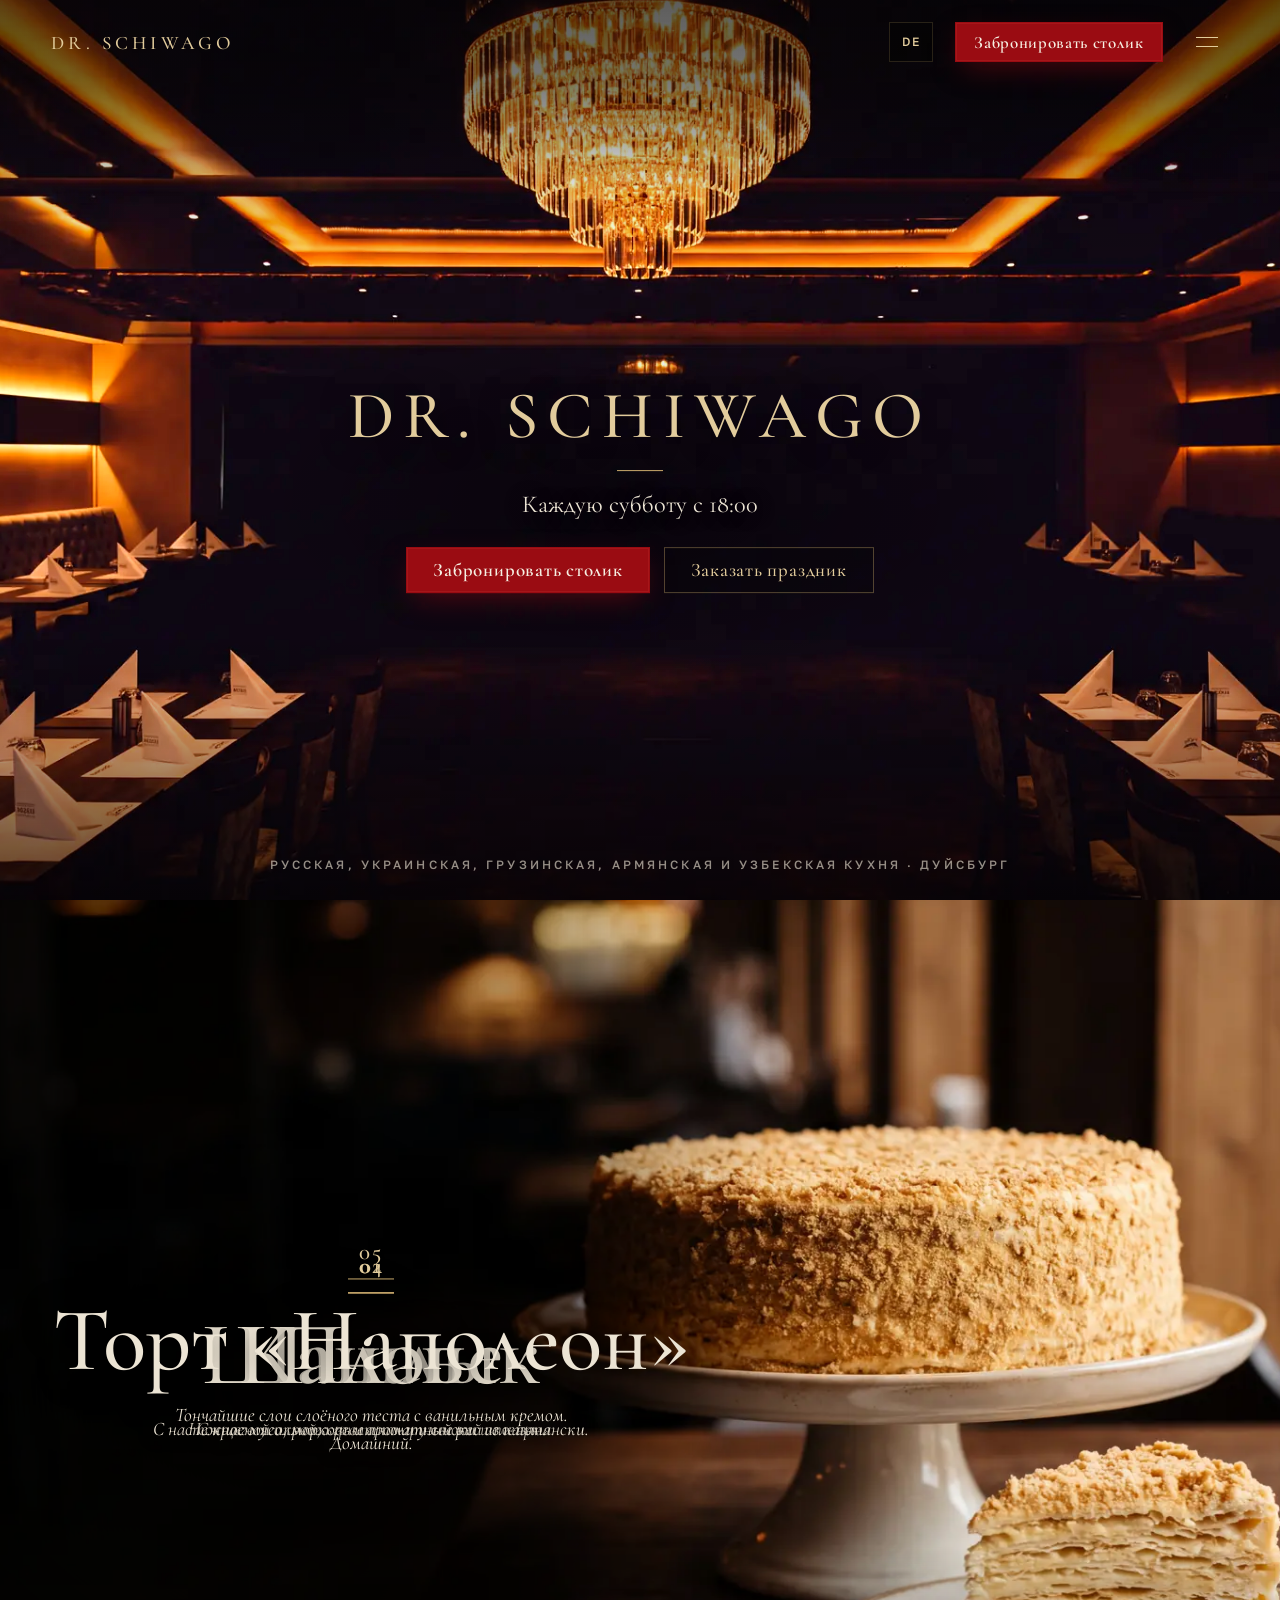
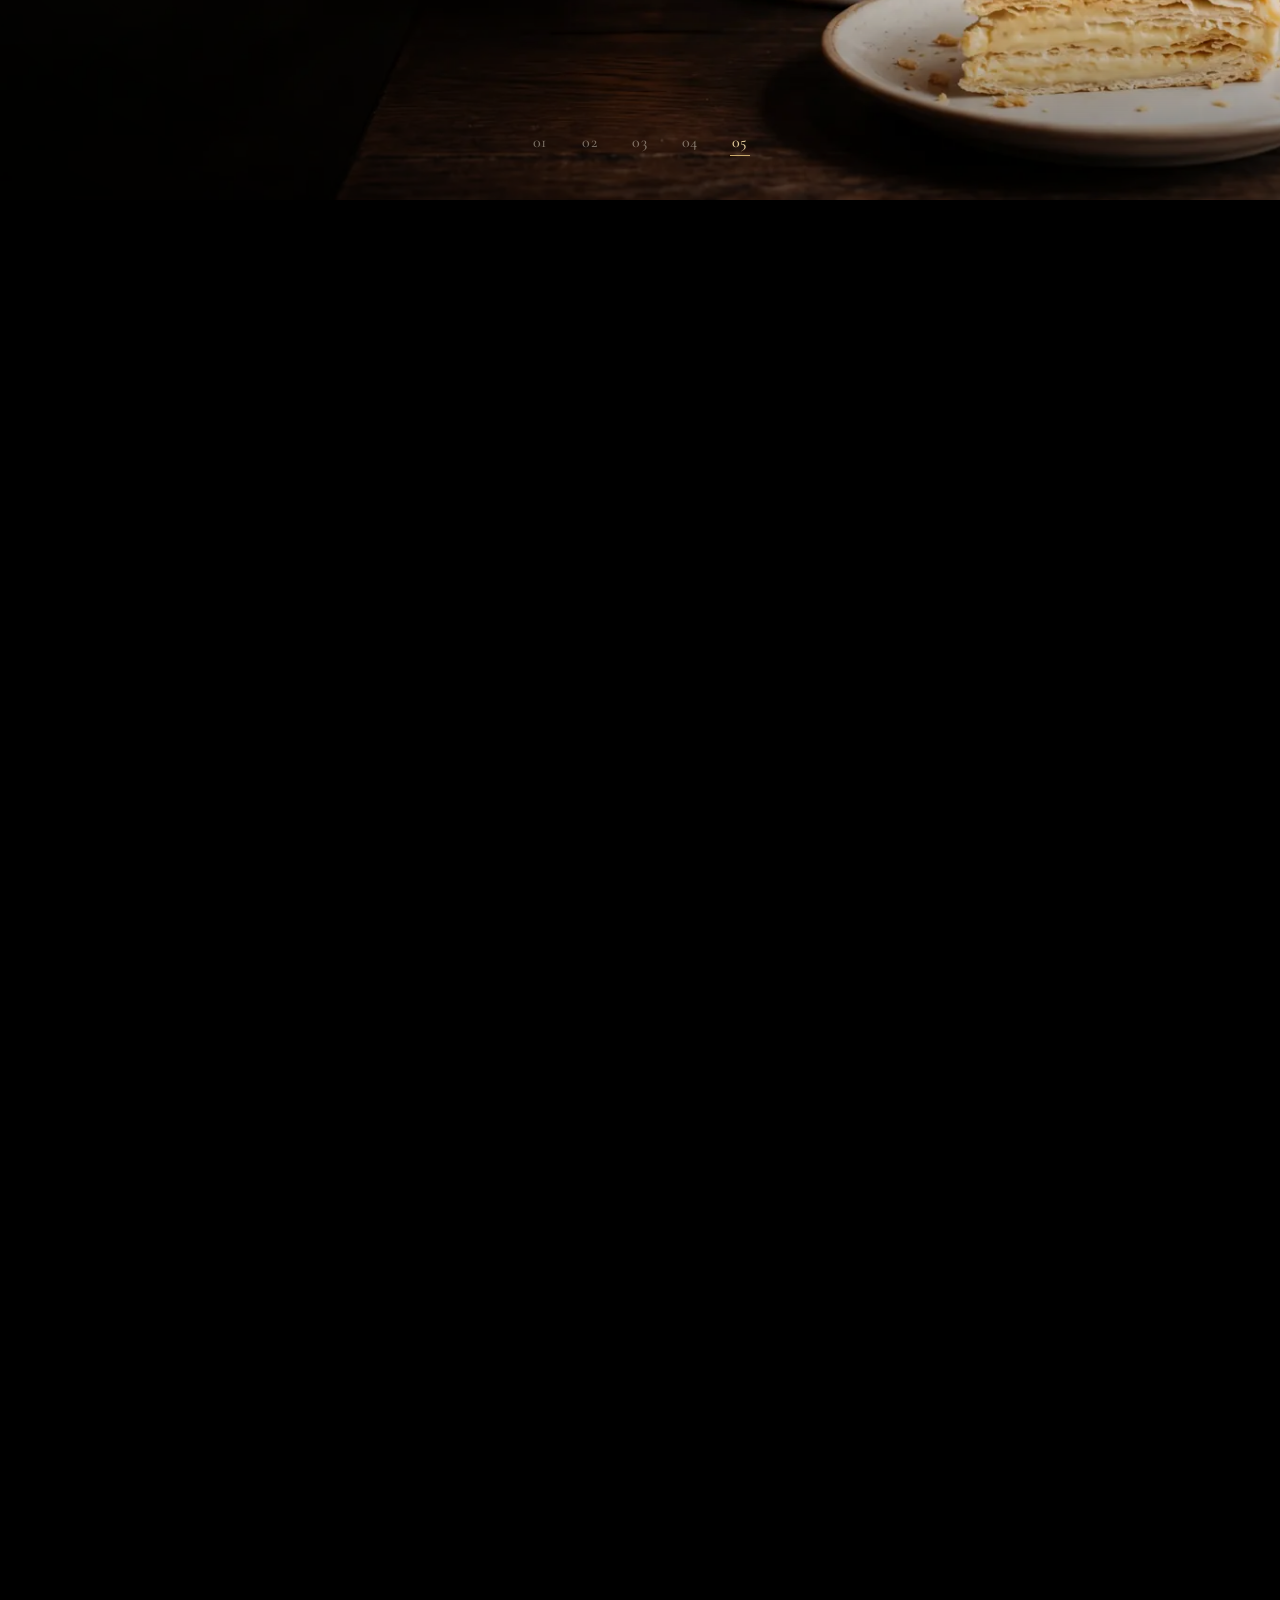
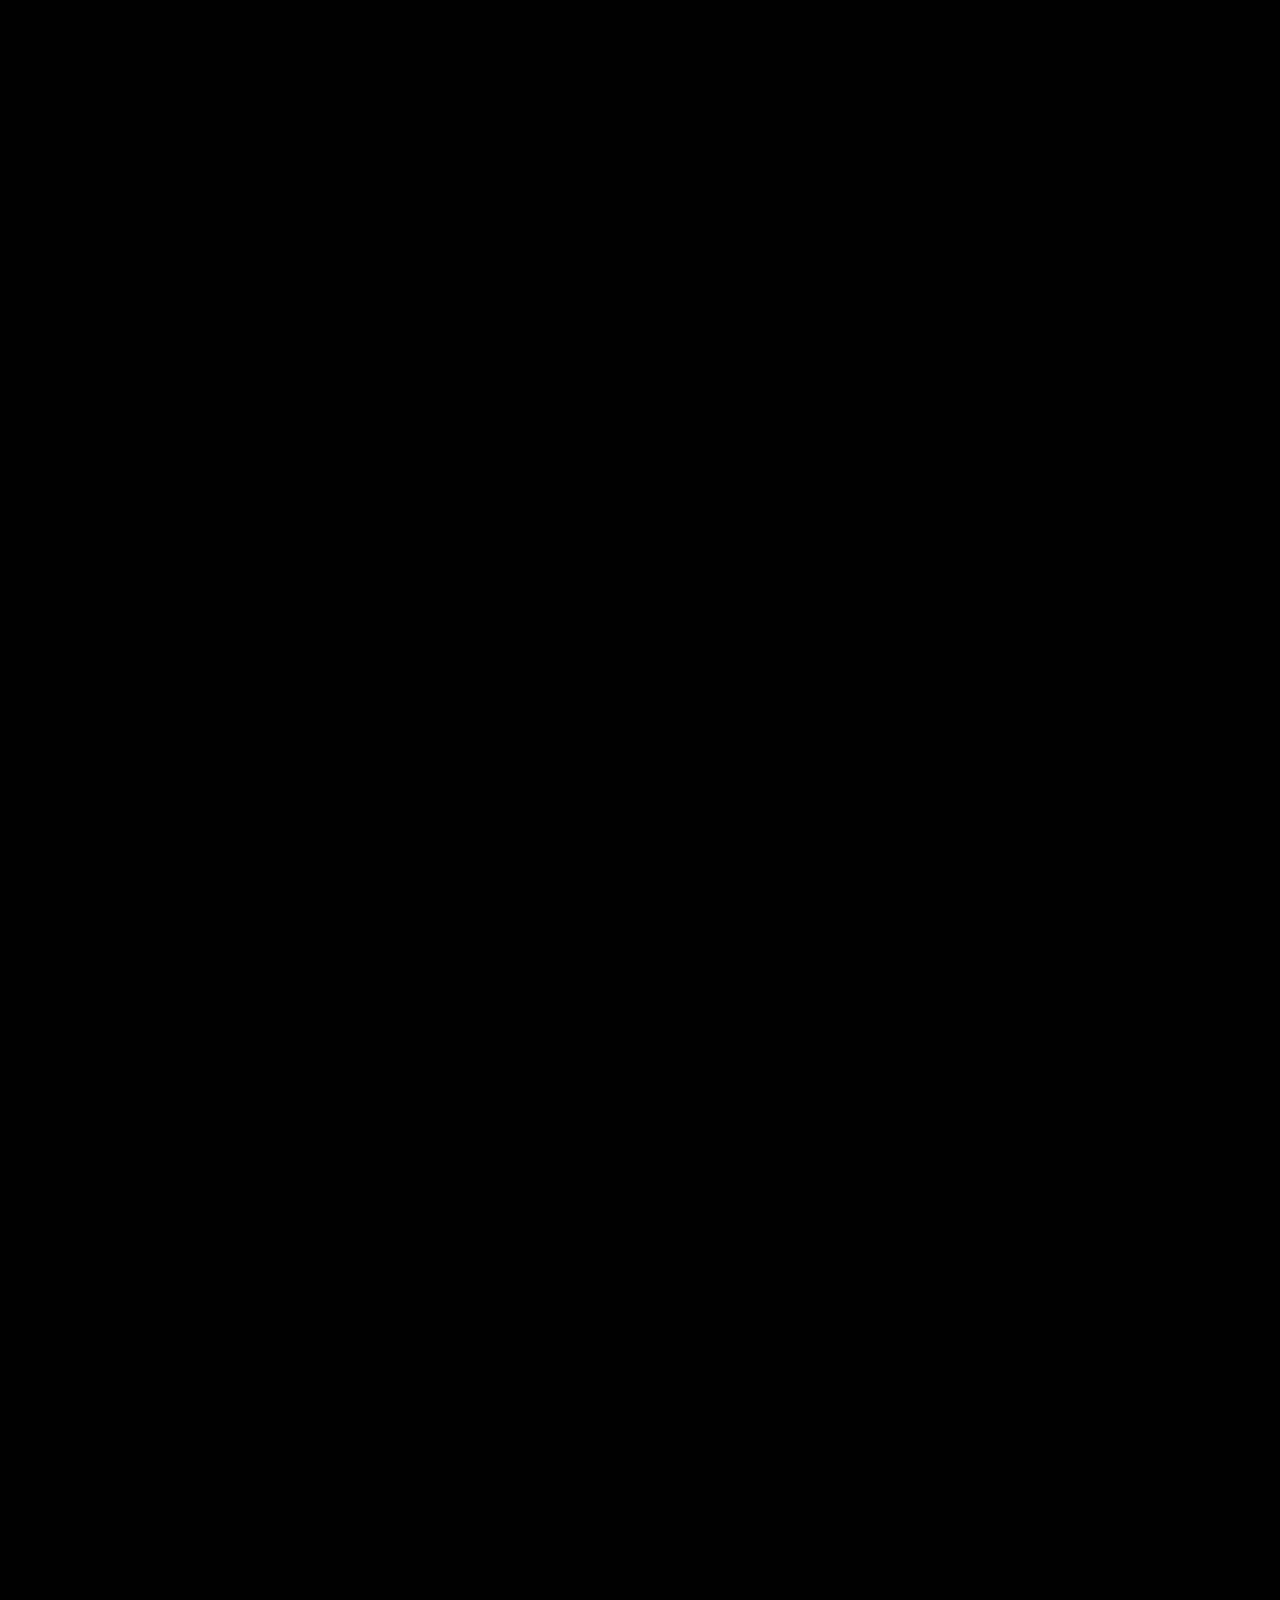
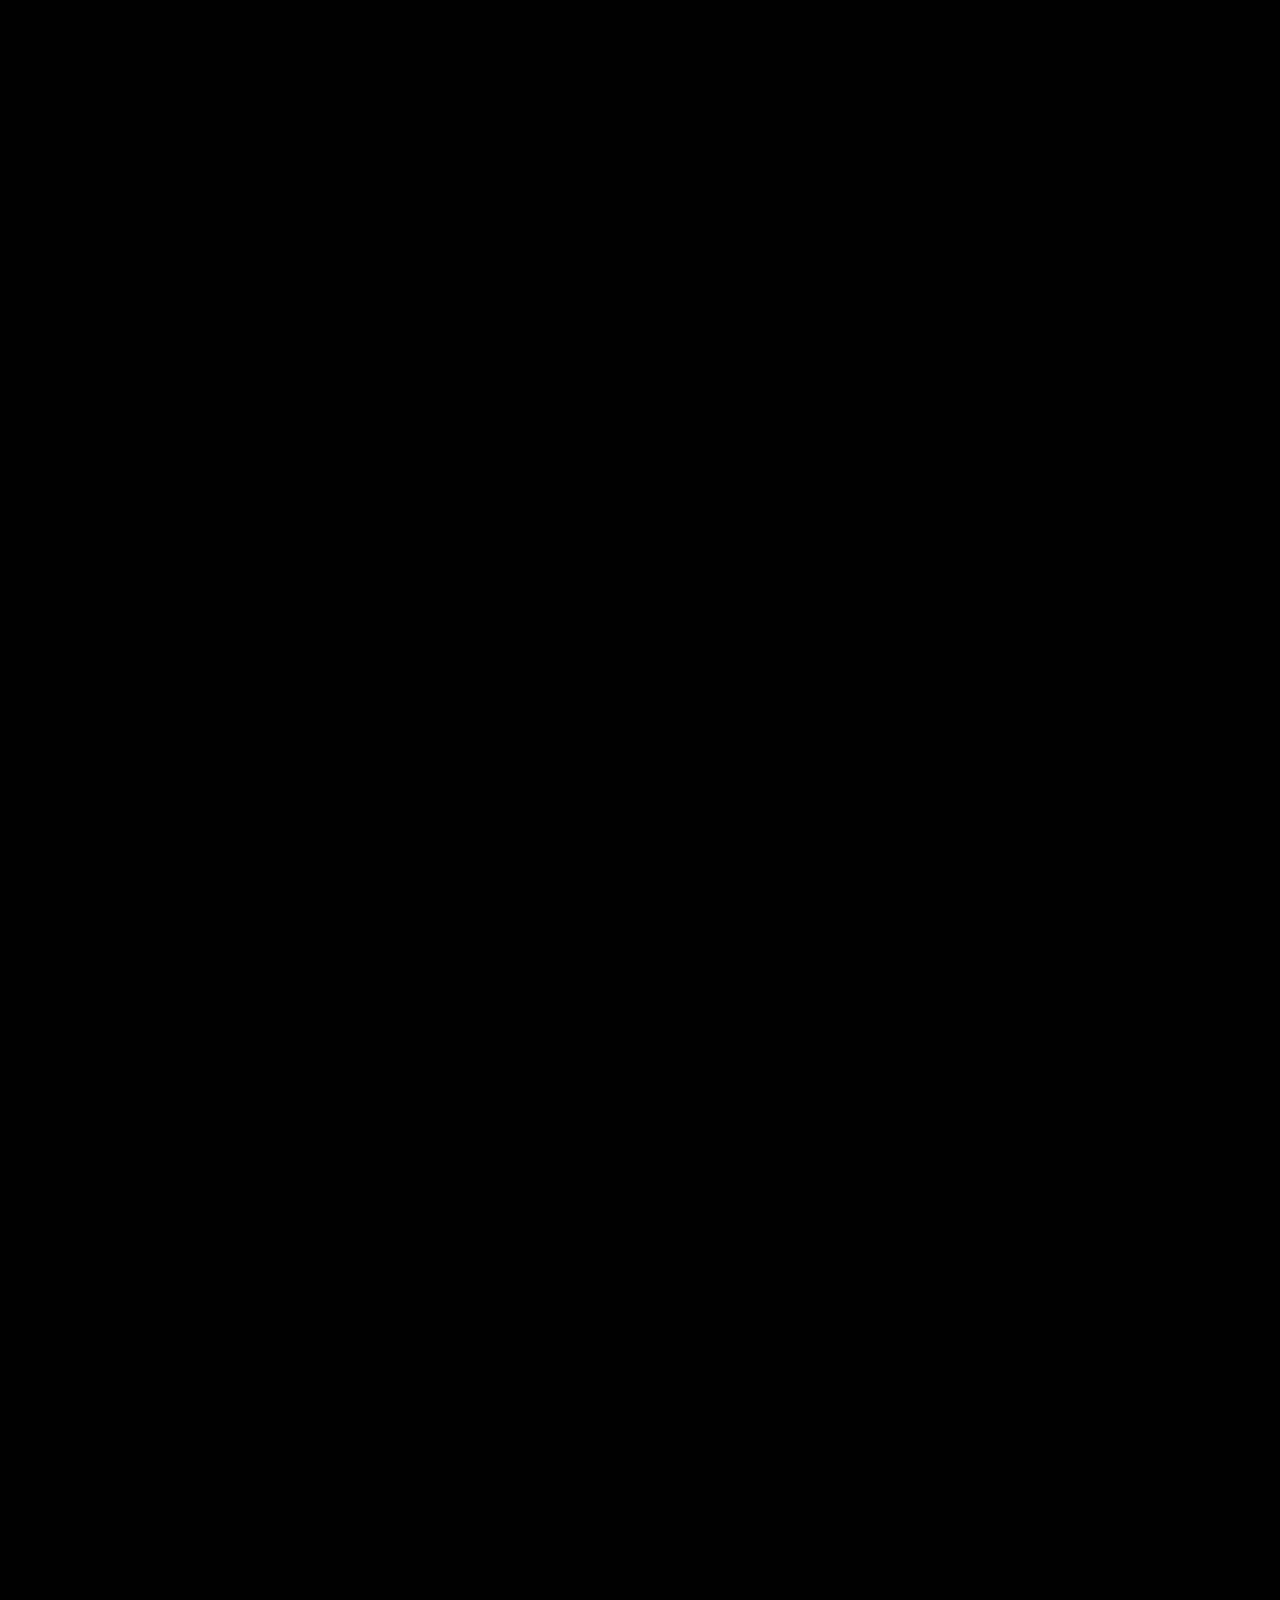
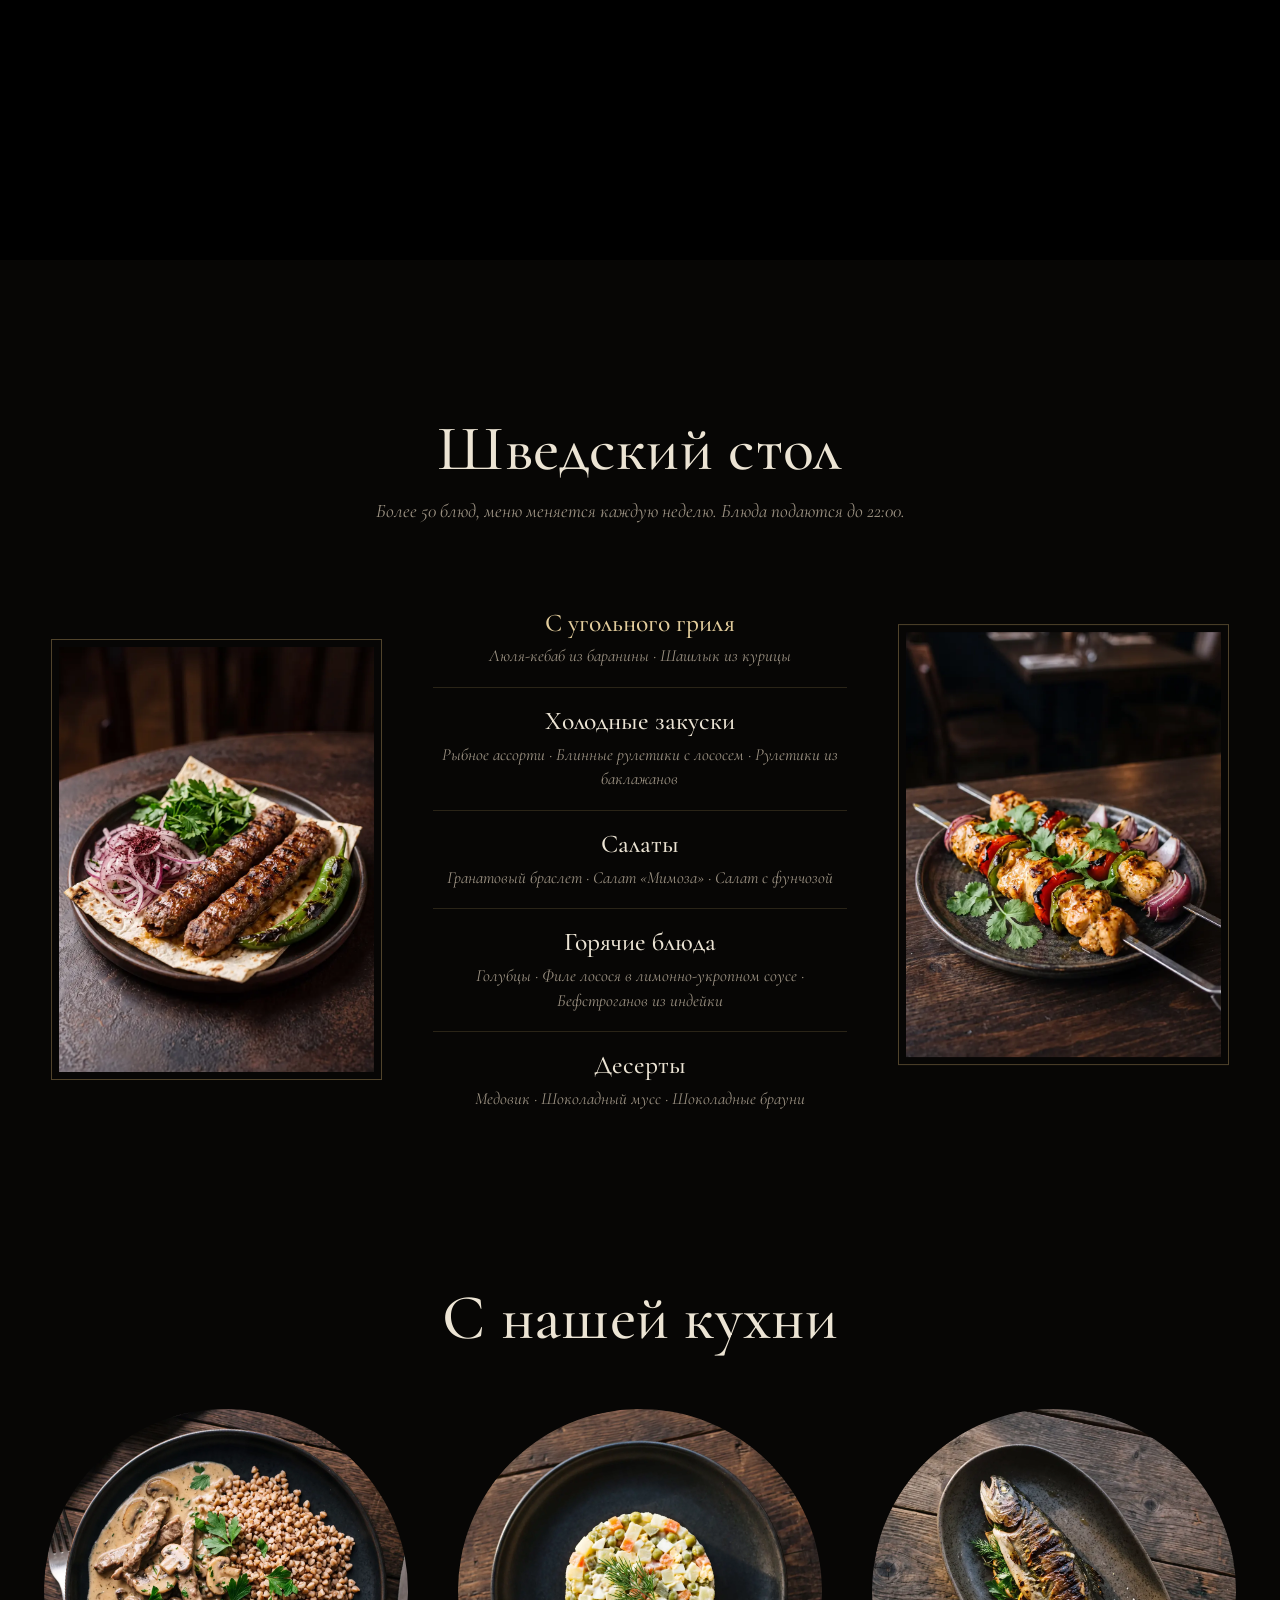
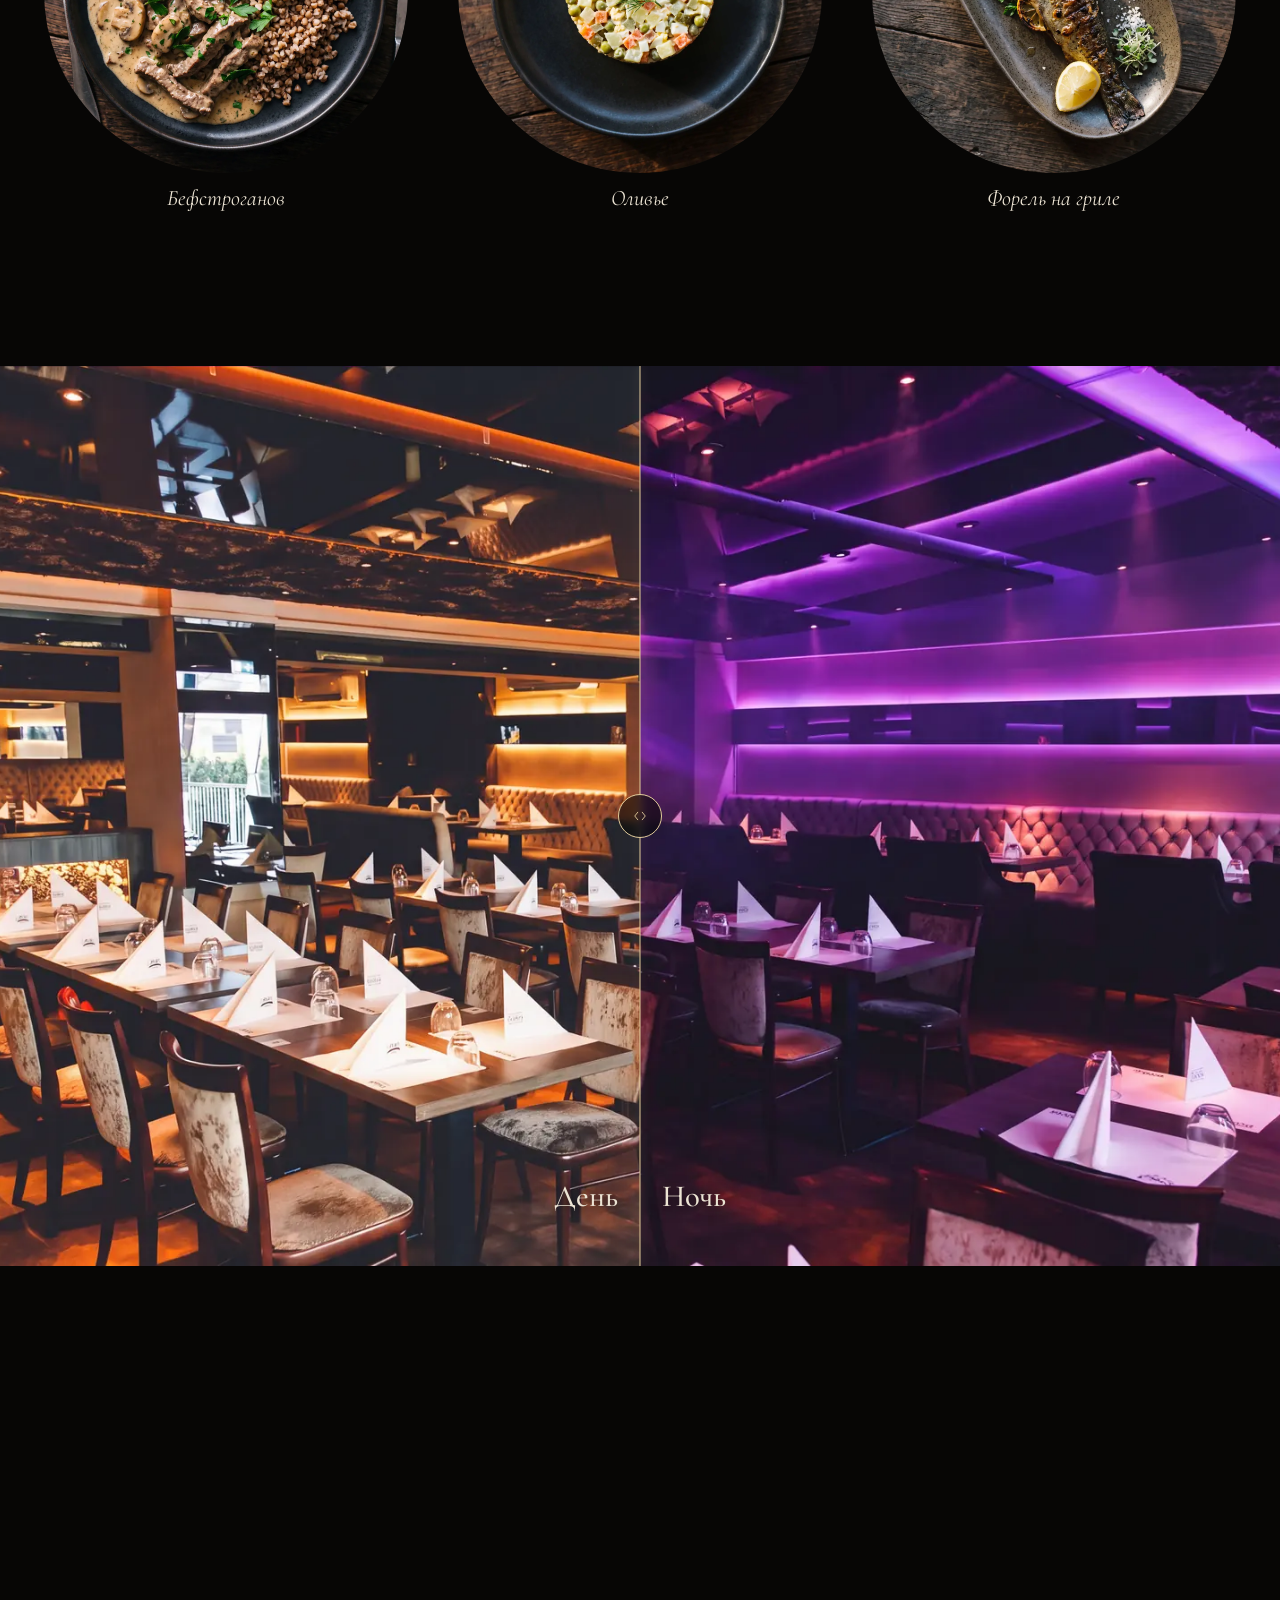
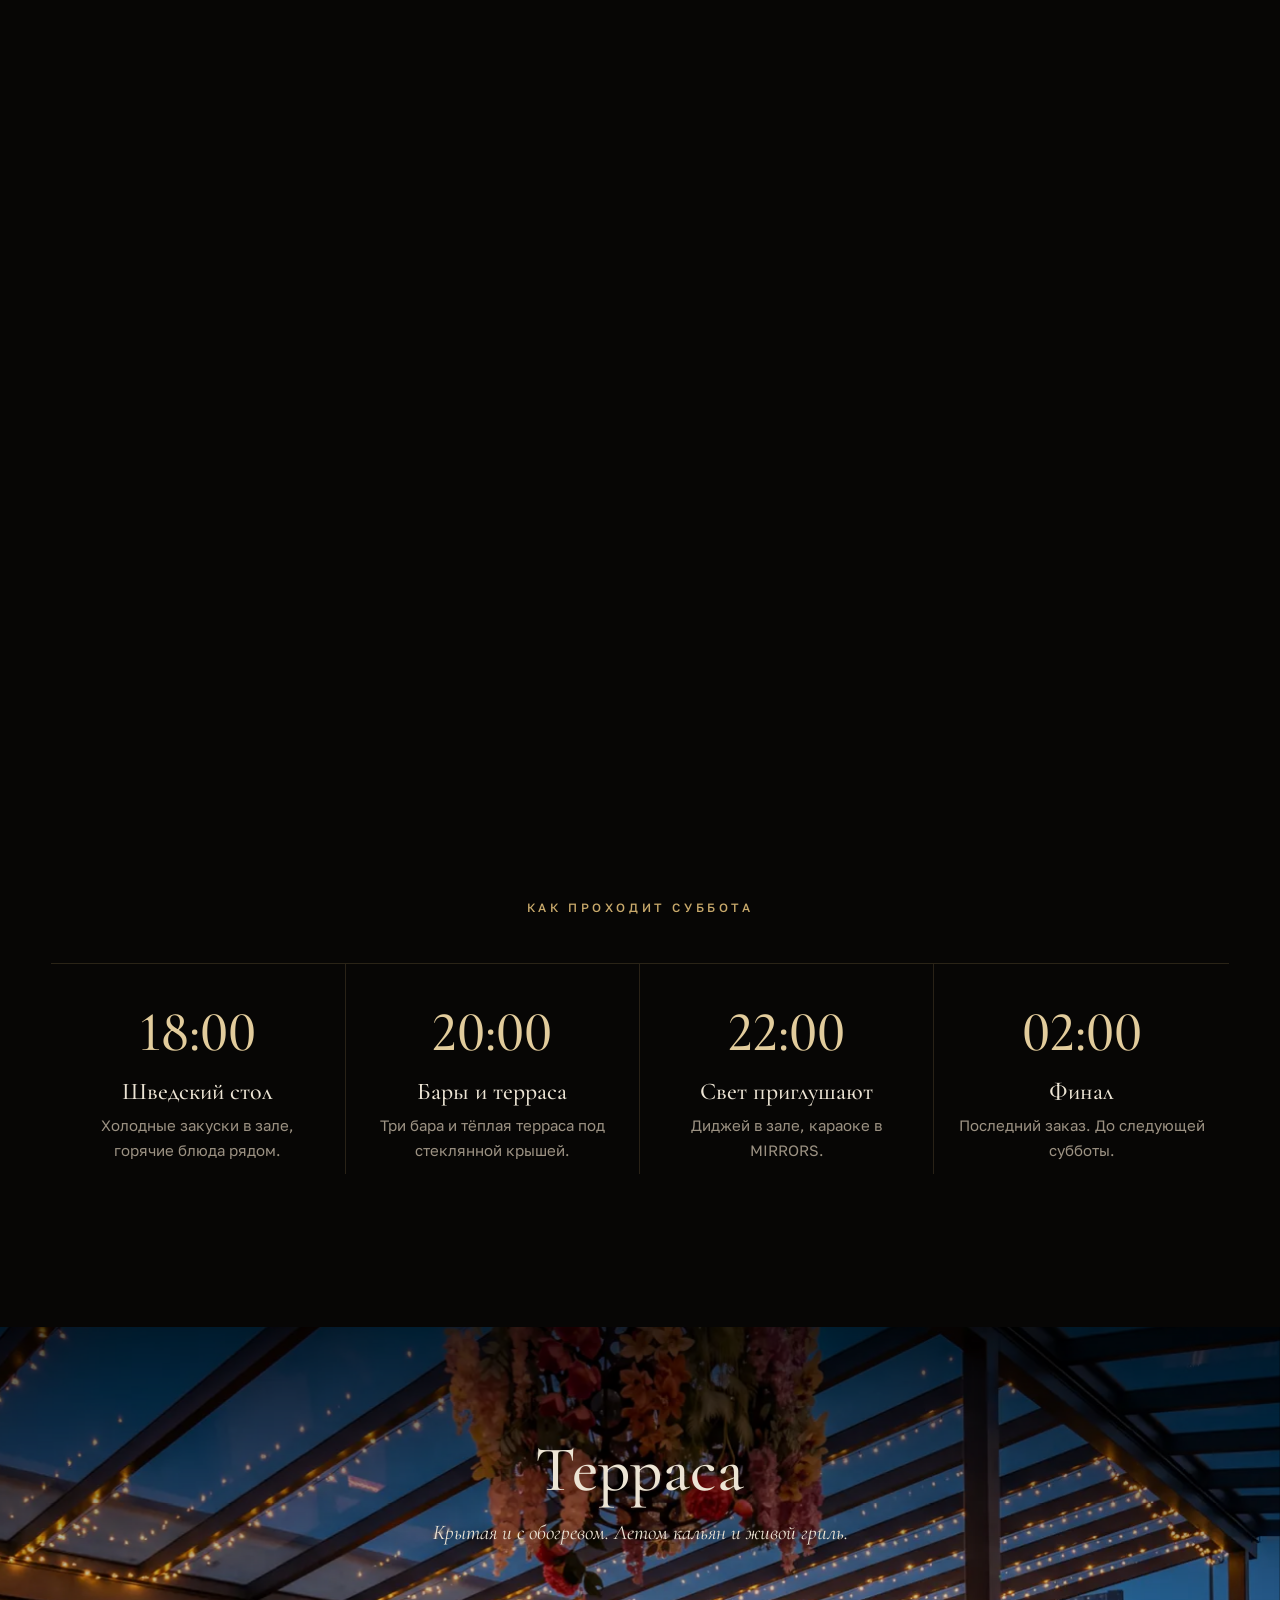
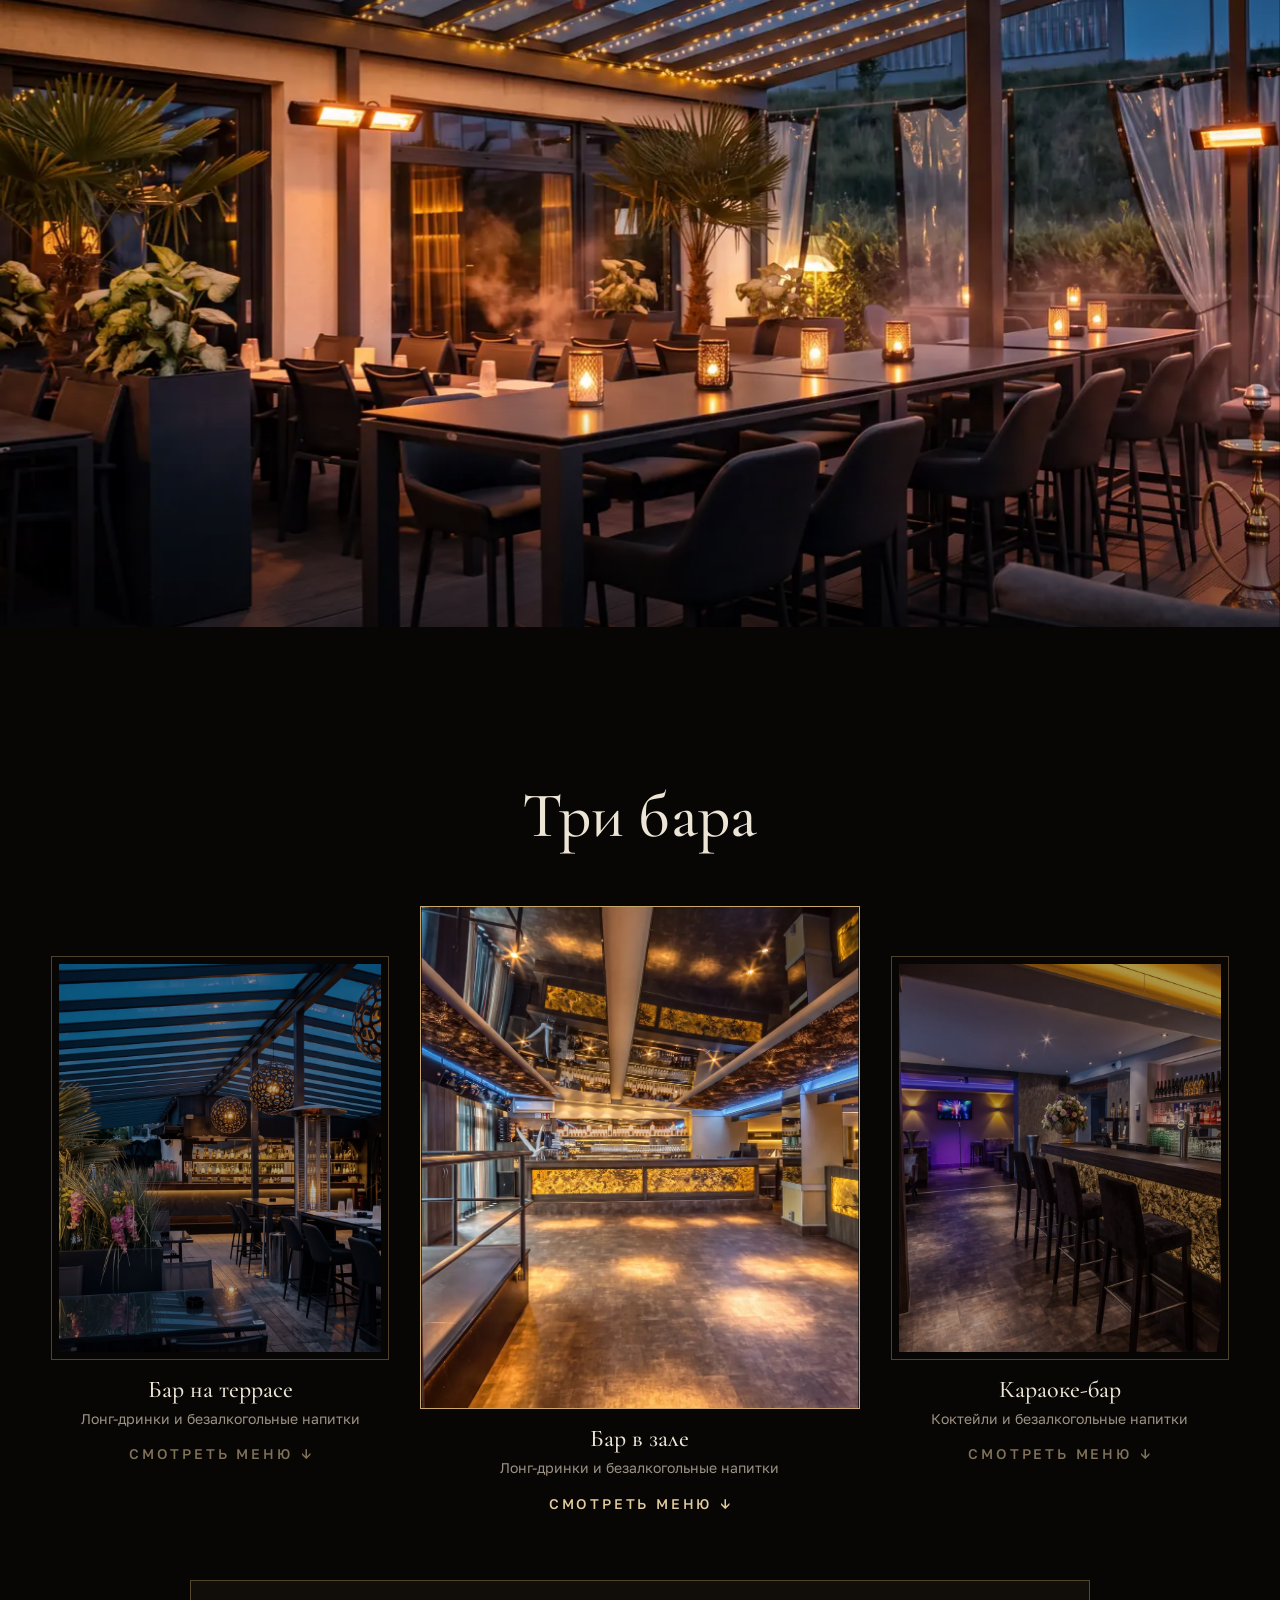
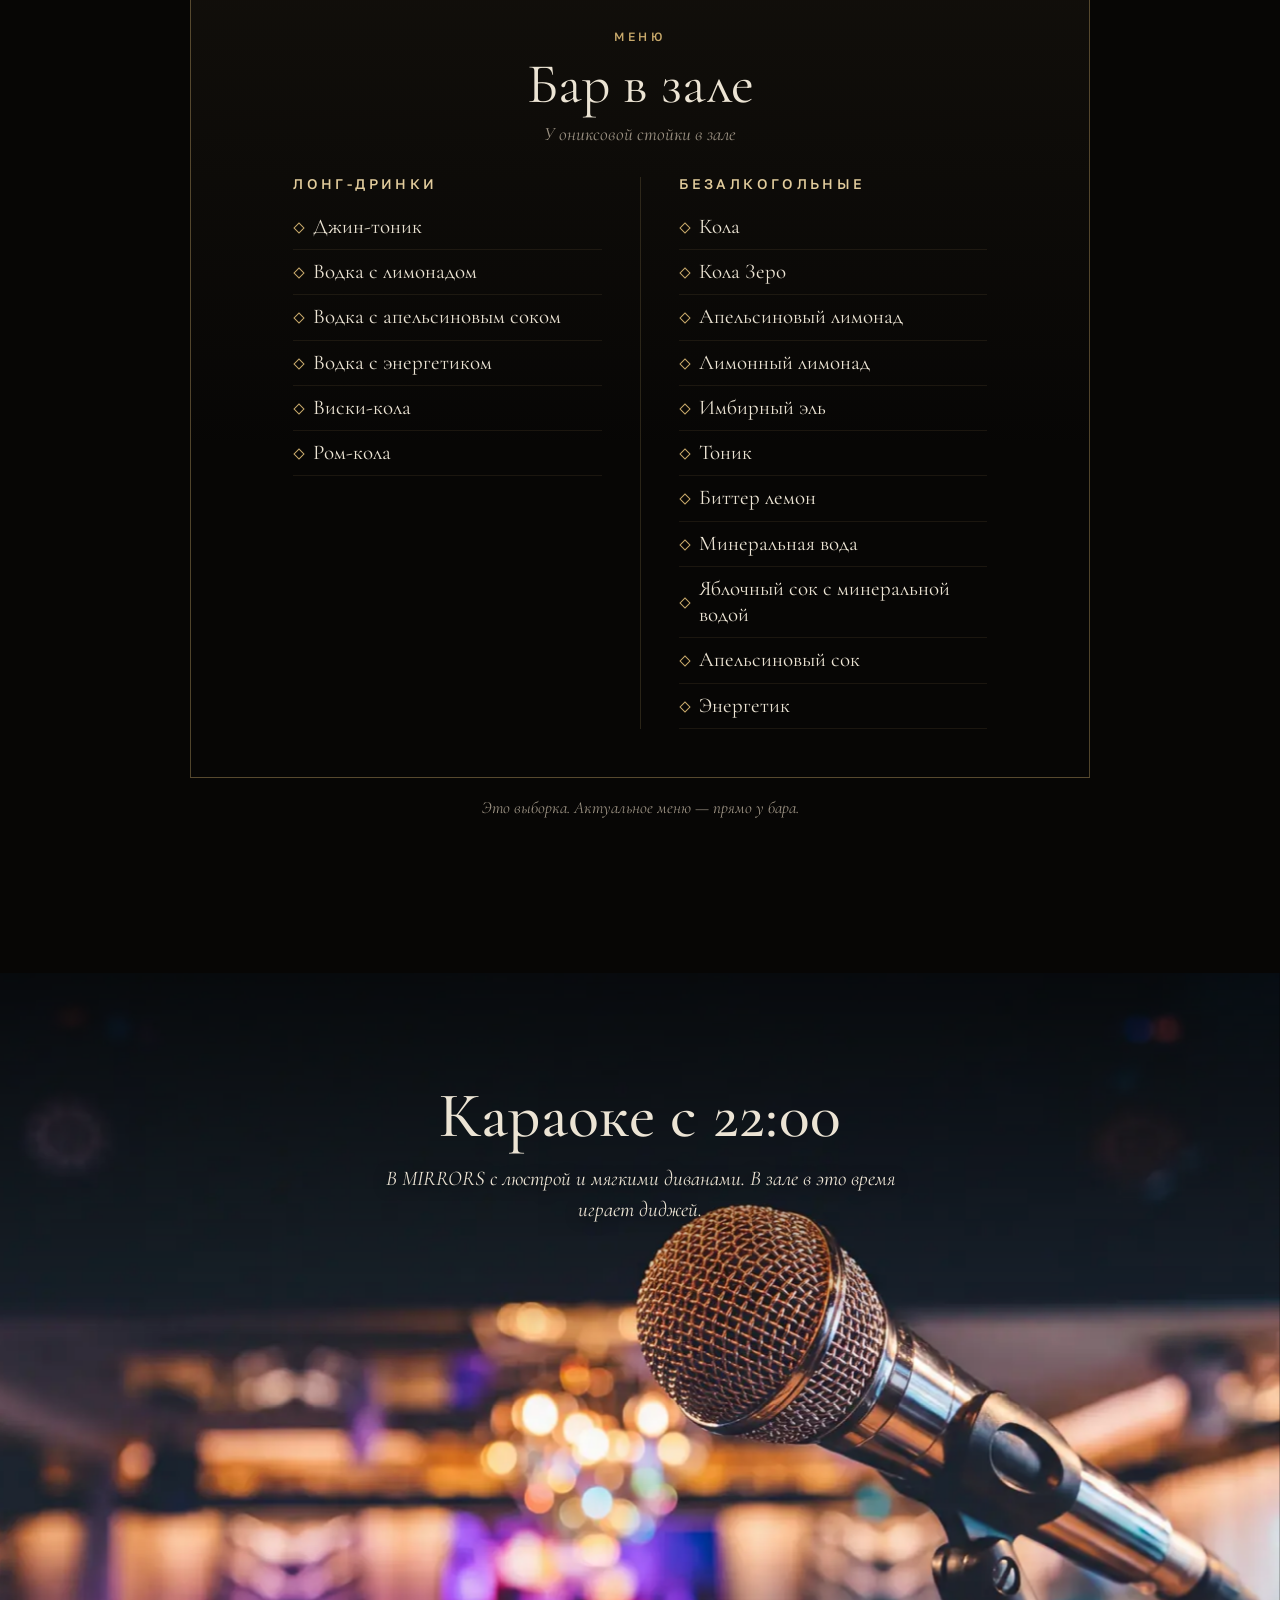
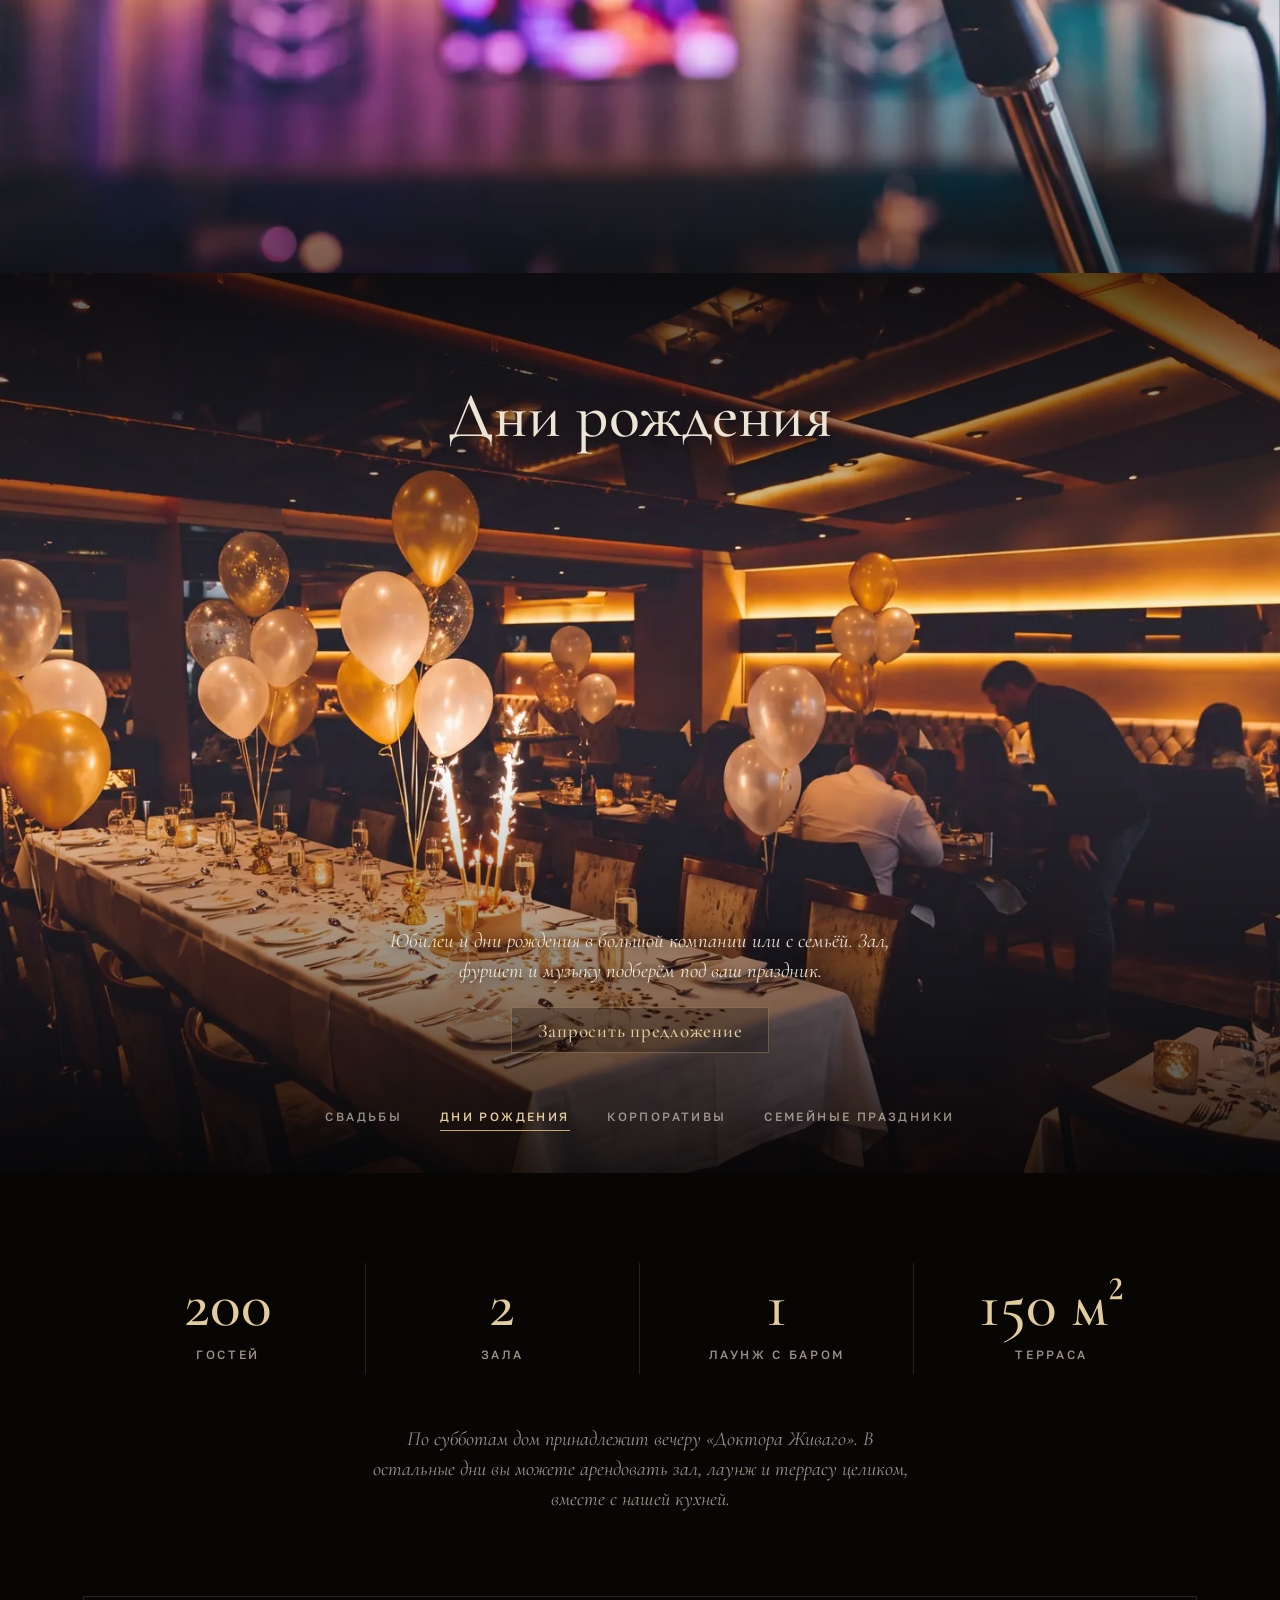
==== commit eb8cd37b: "Küche + ukrainisch/usbekisch, Bars mit Getränkekarte zum Anklicken, Lageplan-Türen Co-Authored-By: C" ====
--- a/site/ru/index.html
+++ b/site/ru/index.html
@@ -3,8 +3,8 @@
 <head>
 <meta charset="utf-8">
 <meta name="viewport" content="width=device-width, initial-scale=1, viewport-fit=cover">
-<title>Доктор Живаго, Дуйсбург · Русская, грузинская и армянская кухня</title>
-<meta name="description" content="Русский, грузинский и армянский ресторан в Дуйсбурге: каждую субботу с 18:00 шведский стол из более чем 50 блюд, три бара, тёплая терраса, с 22:00 диджей и караоке. Кейтеринг и зал для мероприятий.">
+<title>Доктор Живаго, Дуйсбург · Русская, украинская, грузинская, армянская и узбекская кухня</title>
+<meta name="description" content="Ресторан в Дуйсбурге с русской, украинской, грузинской, армянской и узбекской кухней: каждую субботу с 18:00 шведский стол из более чем 50 блюд, три бара, тёплая терраса, с 22:00 диджей и караоке. Кейтеринг и зал для мероприятий.">
 <meta name="robots" content="noindex, nofollow">
 <meta name="theme-color" content="#070605">
 <link rel="alternate" hreflang="de" href="https://engelstraenen.github.io/drschiwago/index.html">
@@ -13,8 +13,8 @@
 <link rel="preconnect" href="https://fonts.googleapis.com">
 <link rel="preconnect" href="https://fonts.gstatic.com" crossorigin>
 <link href="https://fonts.googleapis.com/css2?family=Cormorant+Garamond:ital,wght@0,400;0,500;0,600;1,400;1,500&family=Golos+Text:wght@400;500&display=swap" rel="stylesheet">
-<link rel="stylesheet" href="../assets/css/style.css?v=1795427027">
-<script src="../assets/js/img.js?v=1795427027"></script>
+<link rel="stylesheet" href="../assets/css/style.css?v=1795454091">
+<script src="../assets/js/img.js?v=1795454091"></script>
 <script>window.DRS_IG_FEED = ""; /* Behold-JSON-Link eintragen = neue Instagram-Videos erscheinen automatisch (docs/instagram.md) */</script>
 </head>
 <body>
@@ -50,7 +50,7 @@
       <p class="hero__line">Каждую субботу с 18:00</p>
       <div class="hero__btns"><a class="line-btn line-btn--blood" href="#reservieren">Забронировать столик</a><a class="line-btn" href="anfrage.html">Заказать праздник</a></div>
     </div>
-    <p class="hero__foot">Русская, грузинская и армянская кухня · Дуйсбург</p>
+    <p class="hero__foot">Русская, украинская, грузинская, армянская и узбекская кухня · Дуйсбург</p>
   </section>
 
   <!-- 2 · BUFFET: Szenen -->
@@ -70,7 +70,7 @@
         <div class="feast__head">
           <p class="eyebrow">Шведский стол</p>
           <p class="feast__big">Более 50 блюд.<br>Каждую субботу.</p>
-          <p class="feast__kitchen">Русская · Грузинская · Армянская</p>
+          <p class="feast__kitchen">Русская · Украинская · Грузинская · Армянская · Узбекская</p>
         </div>
       </div>
       <div class="feast__texts">
@@ -158,9 +158,24 @@
   <section class="bars" id="bars">
     <h2 class="title">Три бара</h2>
     <div class="bars__row">
-      <figure class="bar" data-need="bar-terrasse"><div class="frame bar__frame"><img data-img="bar-terrasse" alt="Бар на террасе под стеклянной крышей"></div><figcaption><b>Бар на террасе</b>Лонгдринки, вино и шоты</figcaption></figure>
-      <figure class="bar is-active" data-need="bar-saal"><div class="frame bar__frame"><img data-img="bar-saal" alt="Бар в зале с ониксовой стойкой"></div><figcaption><b>Бар в зале</b>Лонгдринки, вино и шоты</figcaption></figure>
-      <figure class="bar" data-need="bar-karaoke"><div class="frame bar__frame"><img data-img="bar-karaoke" alt="Караоке-бар у MIRRORS"></div><figcaption><b>Караоке-бар</b>Коктейли прямо у MIRRORS</figcaption></figure>
+      <figure class="bar" data-need="bar-terrasse" tabindex="0" role="button" aria-label="Посмотреть меню бара на террасе"><div class="frame bar__frame"><img data-img="bar-terrasse" alt="Бар на террасе под стеклянной крышей"></div><figcaption><b>Бар на террасе</b>Лонг-дринки и безалкогольные напитки<span class="bar__hint">Смотреть меню</span></figcaption></figure>
+      <figure class="bar is-active" data-need="bar-saal" tabindex="0" role="button" aria-label="Посмотреть меню бара в зале"><div class="frame bar__frame"><img data-img="bar-saal" alt="Бар в зале с ониксовой стойкой"></div><figcaption><b>Бар в зале</b>Лонг-дринки и безалкогольные напитки<span class="bar__hint">Смотреть меню</span></figcaption></figure>
+      <figure class="bar" data-need="bar-karaoke" tabindex="0" role="button" aria-label="Посмотреть меню караоке-бара"><div class="frame bar__frame"><img data-img="bar-karaoke" alt="Караоке-бар у MIRRORS"></div><figcaption><b>Караоке-бар</b>Коктейли и безалкогольные напитки<span class="bar__hint">Смотреть меню</span></figcaption></figure>
+    </div>
+    <div class="barmenu" aria-live="polite">
+      <article class="barmenu__card" data-bar="bar-terrasse">
+        <header class="barmenu__head"><p class="eyebrow">Меню</p><h3>Бар на террасе</h3><p class="barmenu__where">Под стеклянной крышей</p></header>
+        <div class="barmenu__cols"><div><p class="barmenu__t">Лонг-дринки</p><ul><li>Джин-тоник</li><li>Водка с лимонадом</li><li>Водка с апельсиновым соком</li><li>Водка с энергетиком</li><li>Виски-кола</li><li>Ром-кола</li></ul></div><div><p class="barmenu__t">Безалкогольные</p><ul><li>Кола</li><li>Кола Зеро</li><li>Апельсиновый лимонад</li><li>Лимонный лимонад</li><li>Имбирный эль</li><li>Тоник</li><li>Биттер лемон</li><li>Минеральная вода</li><li>Яблочный сок с минеральной водой</li><li>Апельсиновый сок</li><li>Энергетик</li></ul></div></div>
+      </article>
+      <article class="barmenu__card is-on" data-bar="bar-saal">
+        <header class="barmenu__head"><p class="eyebrow">Меню</p><h3>Бар в зале</h3><p class="barmenu__where">У ониксовой стойки в зале</p></header>
+        <div class="barmenu__cols"><div><p class="barmenu__t">Лонг-дринки</p><ul><li>Джин-тоник</li><li>Водка с лимонадом</li><li>Водка с апельсиновым соком</li><li>Водка с энергетиком</li><li>Виски-кола</li><li>Ром-кола</li></ul></div><div><p class="barmenu__t">Безалкогольные</p><ul><li>Кола</li><li>Кола Зеро</li><li>Апельсиновый лимонад</li><li>Лимонный лимонад</li><li>Имбирный эль</li><li>Тоник</li><li>Биттер лемон</li><li>Минеральная вода</li><li>Яблочный сок с минеральной водой</li><li>Апельсиновый сок</li><li>Энергетик</li></ul></div></div>
+      </article>
+      <article class="barmenu__card" data-bar="bar-karaoke">
+        <header class="barmenu__head"><p class="eyebrow">Меню</p><h3>Караоке-бар</h3><p class="barmenu__where">Рядом с MIRRORS</p></header>
+        <div class="barmenu__cols"><div><p class="barmenu__t">Коктейли</p><ul><li>Мохито</li><li>Кайпиринья</li><li>Пина колада</li><li>Секс на пляже</li><li>Московский мул</li><li>Лонг-Айленд</li><li>Эспрессо мартини</li></ul></div><div><p class="barmenu__t">Безалкогольные</p><ul><li>Кола</li><li>Кола Зеро</li><li>Апельсиновый лимонад</li><li>Лимонный лимонад</li><li>Имбирный эль</li><li>Тоник</li><li>Биттер лемон</li><li>Минеральная вода</li><li>Яблочный сок с минеральной водой</li><li>Апельсиновый сок</li><li>Энергетик</li></ul></div></div>
+      </article>
+      <p class="barmenu__note">Это выборка. Актуальное меню — прямо у бара.</p>
     </div>
   </section>
 
@@ -303,7 +318,7 @@
       <details><summary>Когда открыт «Доктор Живаго»?</summary><p>Каждую субботу с 18:00 до 02:00. Düsseldorfer Landstraße 431, 47259 Duisburg, прямо на границе с Дюссельдорфом-Кайзерсвертом.</p></details>
       <details><summary>Сколько стоит шведский стол?</summary><p>Актуальные цены мы с удовольствием назовём по телефону 0203 93577235 или при бронировании. Напитки оплачиваются отдельно.</p></details>
       <details><summary>Нужно ли бронировать?</summary><p>Настоятельно рекомендуем: по субботам зал обычно полон. По телефону, по электронной почте или онлайн через Google.</p></details>
-      <details><summary>Что есть на шведском столе?</summary><p>Более 50 блюд русской, грузинской и армянской кухни: шашлык и люля-кебаб с угольного гриля, плов, блюда из рыбы и мяса, холодные закуски, салаты, домашние торты. Выбор меняется каждую неделю.</p></details>
+      <details><summary>Что есть на шведском столе?</summary><p>Более 50 блюд русской, украинской, грузинской, армянской и узбекской кухни: шашлык и люля-кебаб с угольного гриля, плов, блюда из рыбы и мяса, холодные закуски, салаты, домашние торты. Выбор меняется каждую неделю.</p></details>
       <details><summary>Можно ли получить еду за столом?</summary><p>Да. За небольшую доплату с человека мы подаём закуски к столу, по желанию и горячие блюда.</p></details>
       <details><summary>Есть ли дресс-код?</summary><p>Да: стильно, но не спортивно. Спортивная одежда, кепки, шапки и спортивные штаны не подходят для вечера.</p></details>
       <details><summary>Есть ли караоке?</summary><p>Да, с 22:00 в MIRRORS, рядом свой караоке-бар. В зале в это время играет диджей.</p></details>
@@ -333,6 +348,6 @@
   <p class="lightbox__cap"></p>
 </div>
 
-<script src="../assets/js/app.js?v=1795427027"></script>
+<script src="../assets/js/app.js?v=1795454091"></script>
 </body>
 </html>
--- a/site/assets/css/style.css
+++ b/site/assets/css/style.css
@@ -460,3 +460,32 @@
 .line-btn.line-btn--blood:focus-visible { outline: 1px solid var(--champ-2); outline-offset: 3px; }
 @media (max-width: 900px) { .sticky-cta.line-btn--blood { background: var(--blood); backdrop-filter: none; } }
 
+/* Bars: Getränkekarte je Bar */
+.bar__hint { display: flex; align-items: center; justify-content: center; min-height: 44px; margin-top: 2px; font: 500 14px/1 var(--sans); letter-spacing: .2em; text-transform: uppercase; color: var(--champ-2); opacity: .55; transition: opacity .5s; }
+.bar__hint::after { content: "↓"; margin-left: 8px; letter-spacing: 0; }
+.bar.is-active .bar__hint, .bar:hover .bar__hint { opacity: 1; }
+.bar:focus-visible { outline: 1px solid var(--champ-2); outline-offset: 6px; }
+.barmenu { max-width: 900px; margin: 54px auto 0; }
+.barmenu__card { display: none; padding: clamp(28px, 4vw, 48px) clamp(20px, 5vw, 64px); border: 1px solid var(--line); background: linear-gradient(180deg, rgba(200, 169, 107, .05), rgba(200, 169, 107, 0) 60%); }
+.barmenu__card.is-on { display: block; animation: barIn .6s var(--ease); }
+@keyframes barIn { from { opacity: 0; transform: translateY(12px); } to { opacity: 1; transform: none; } }
+.barmenu__head { text-align: center; margin-bottom: 30px; }
+.barmenu__head .eyebrow { margin-bottom: 10px; }
+.barmenu__head h3 { margin: 0; font: 400 clamp(38px, 4.4vw, 58px)/1 var(--serif); color: var(--ivory); }
+.barmenu__where { margin: 10px 0 0; font: italic 400 19px/1.3 var(--serif); color: var(--muted); }
+.barmenu__cols { display: grid; grid-template-columns: 1fr 1fr; gap: 0; text-align: left; }
+.barmenu__cols > div { padding: 0 clamp(16px, 3vw, 40px); }
+.barmenu__cols > div + div { border-left: 1px solid var(--line-soft); }
+.barmenu__t { margin: 0 0 14px; font: 500 14px/1 var(--sans); letter-spacing: .24em; text-transform: uppercase; color: var(--champ-2); }
+.barmenu ul { list-style: none; margin: 0; padding: 0; }
+.barmenu li { position: relative; padding: 9px 0 9px 20px; font: 400 21px/1.25 var(--serif); color: var(--ivory); border-bottom: 1px solid rgba(200, 169, 107, .1); }
+.barmenu li::before { content: ""; position: absolute; left: 2px; top: 50%; width: 6px; height: 6px; margin-top: -3px; transform: rotate(45deg); border: 1px solid var(--champ); }
+.barmenu__note { margin: 18px 0 0; text-align: center; font: italic 400 17px/1.4 var(--serif); color: var(--muted); }
+@media (max-width: 720px) {
+  .barmenu { margin-top: 30px; }
+  .barmenu__cols { grid-template-columns: 1fr; }
+  .barmenu__cols > div { padding: 0; }
+  .barmenu__cols > div + div { border-left: 0; margin-top: 26px; }
+  .barmenu li { font-size: 19px; }
+  .bar__hint { font-size: 14px; }
+}
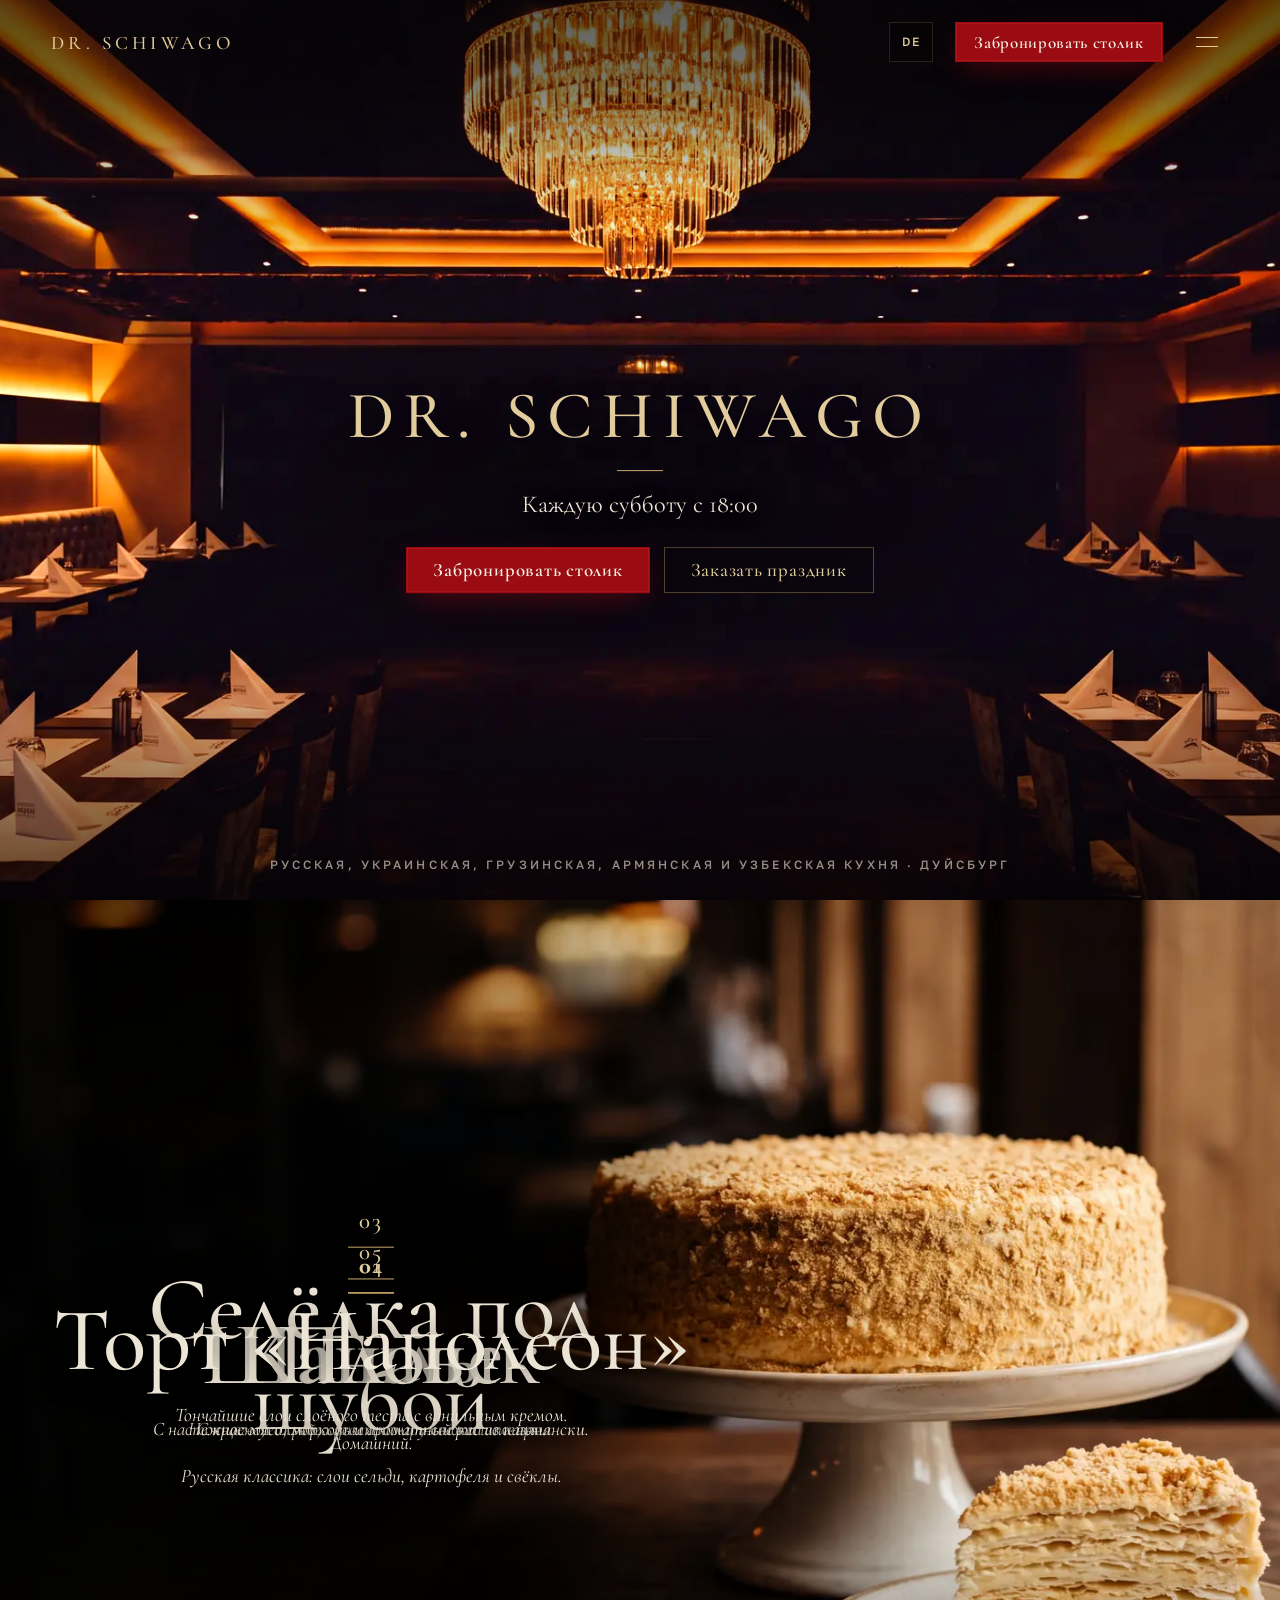
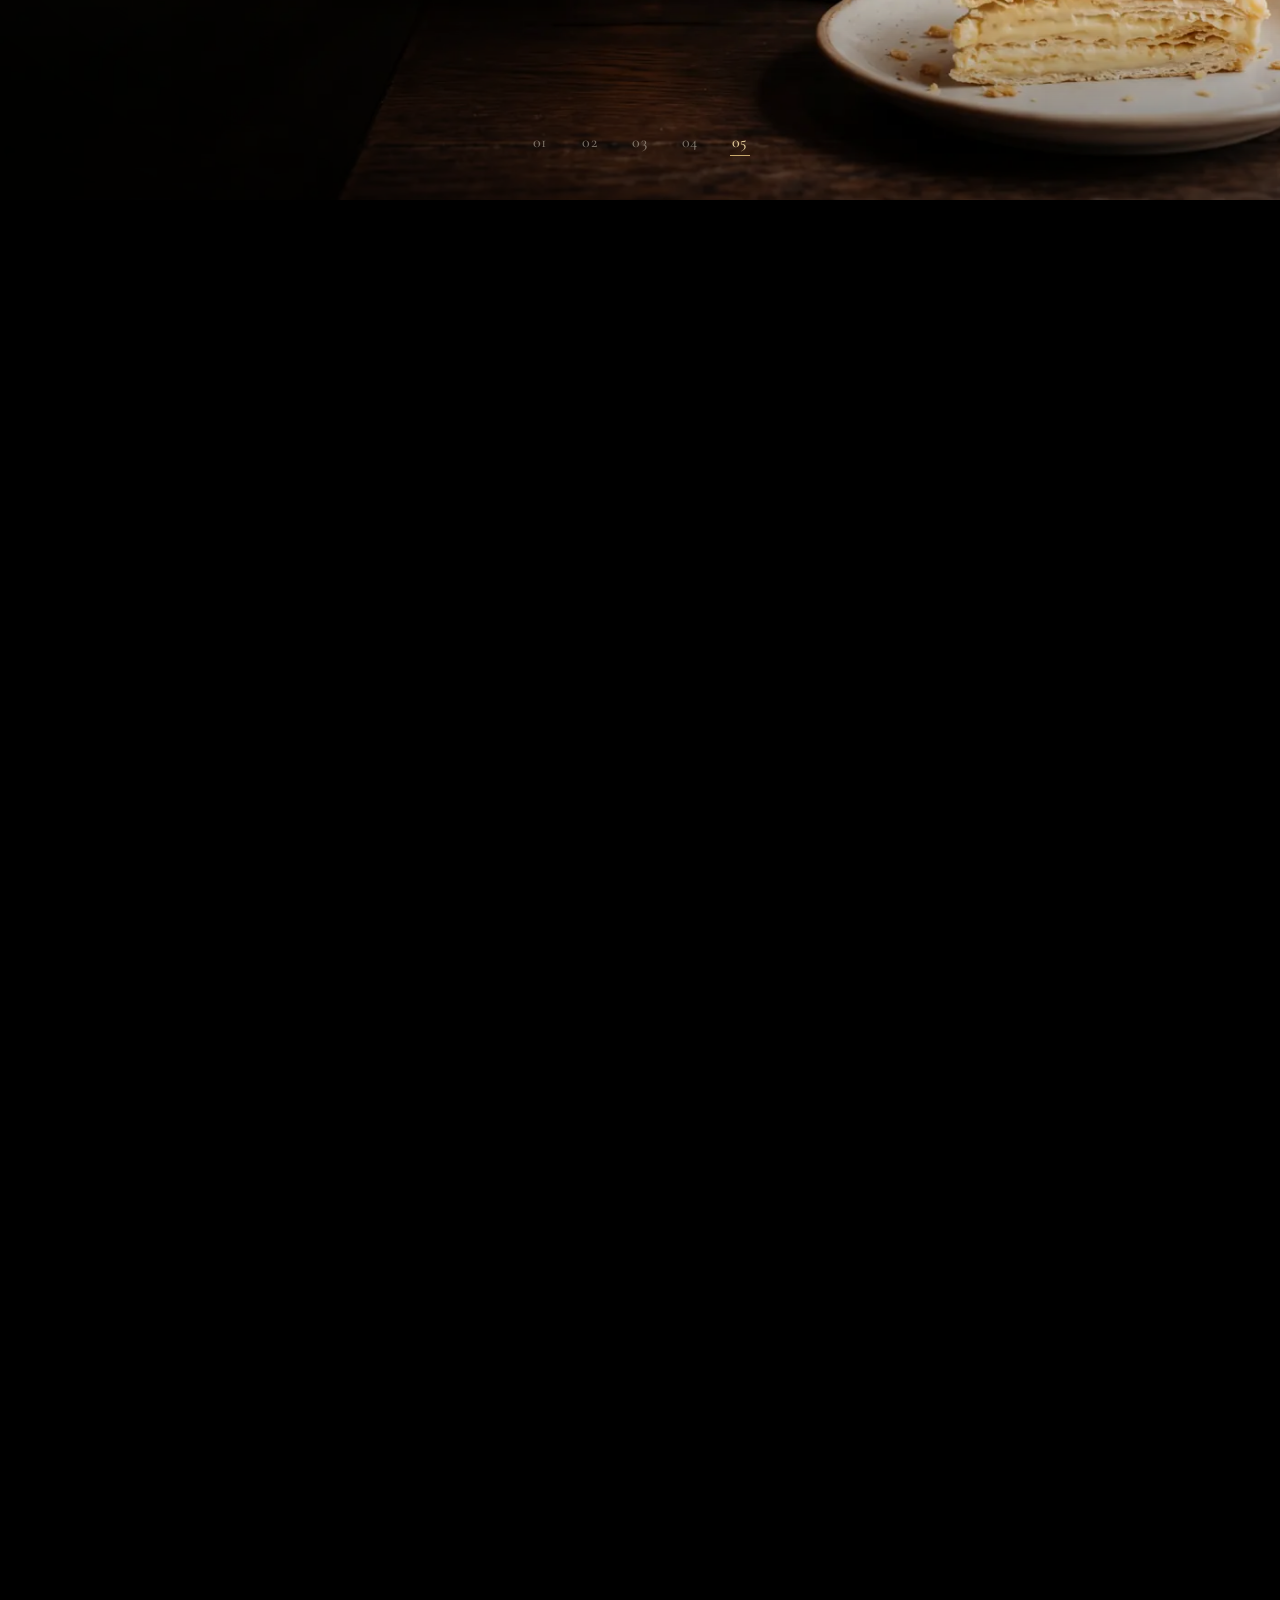
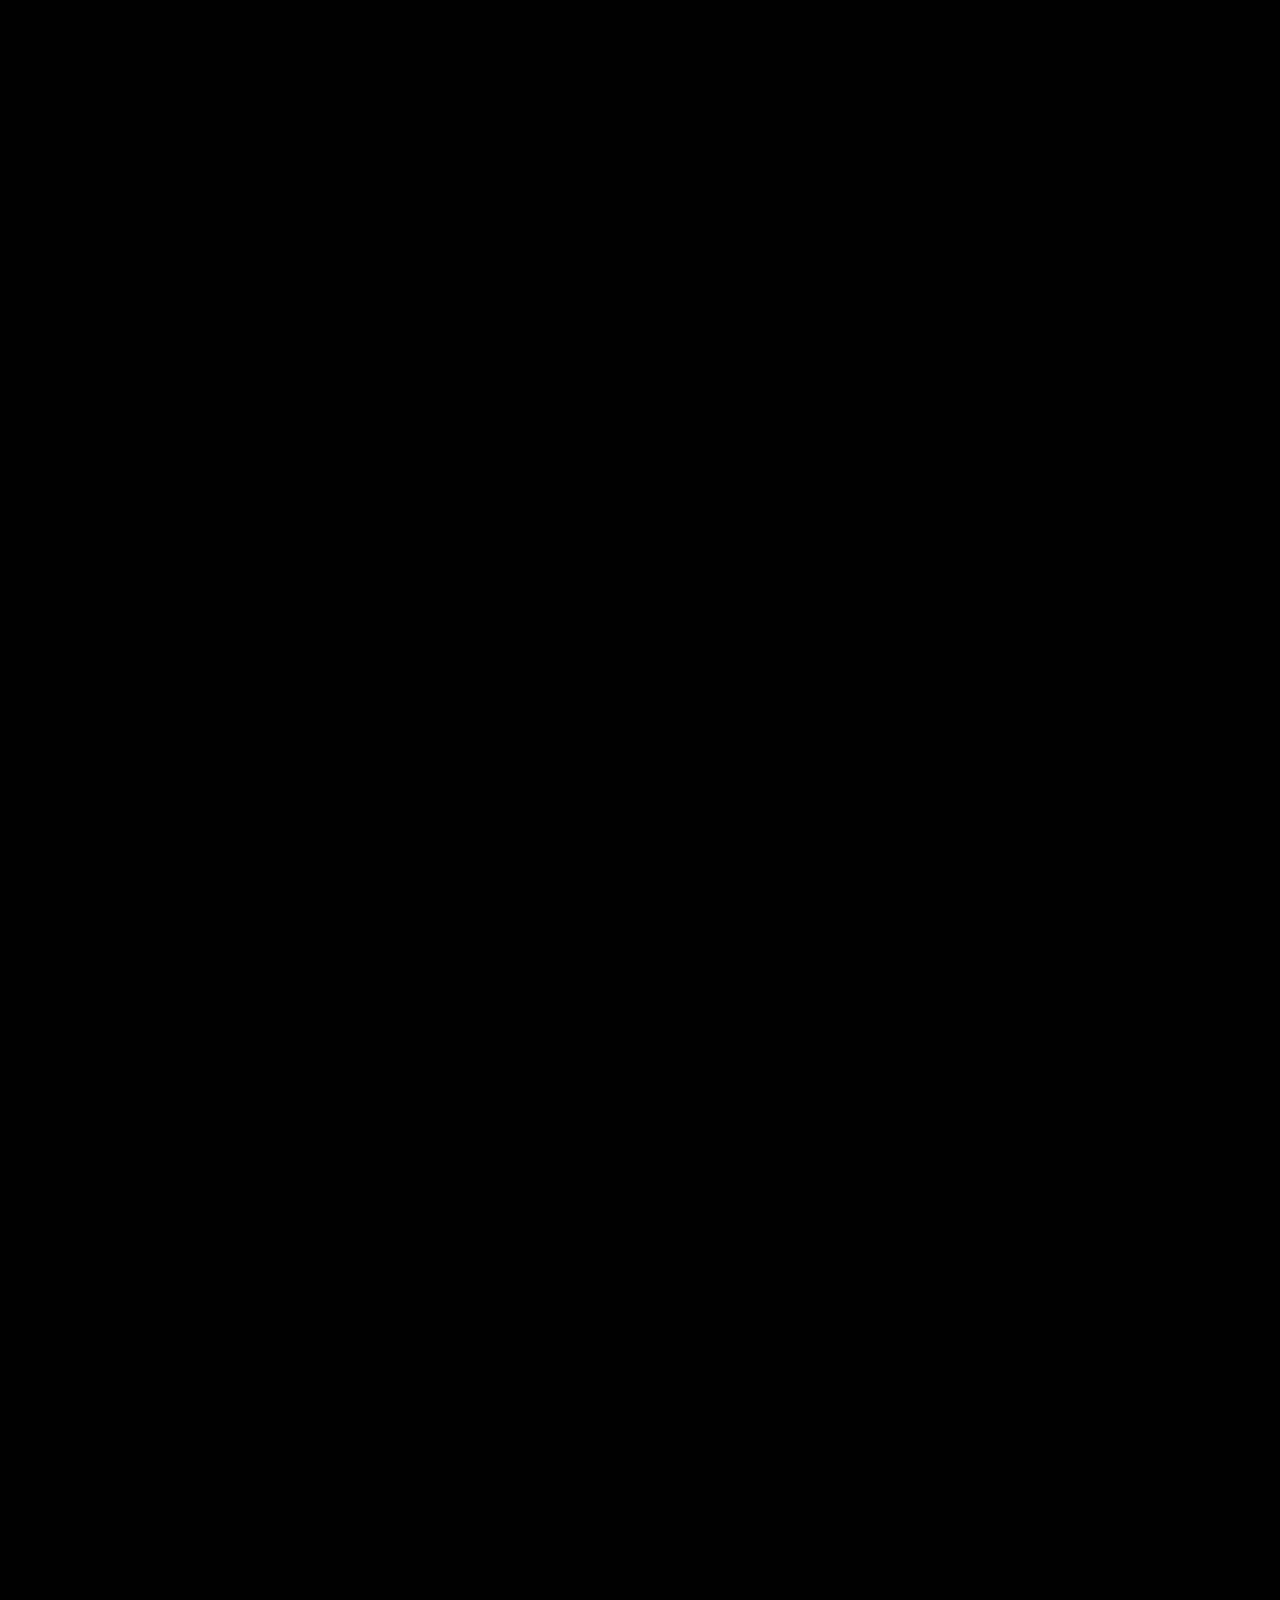
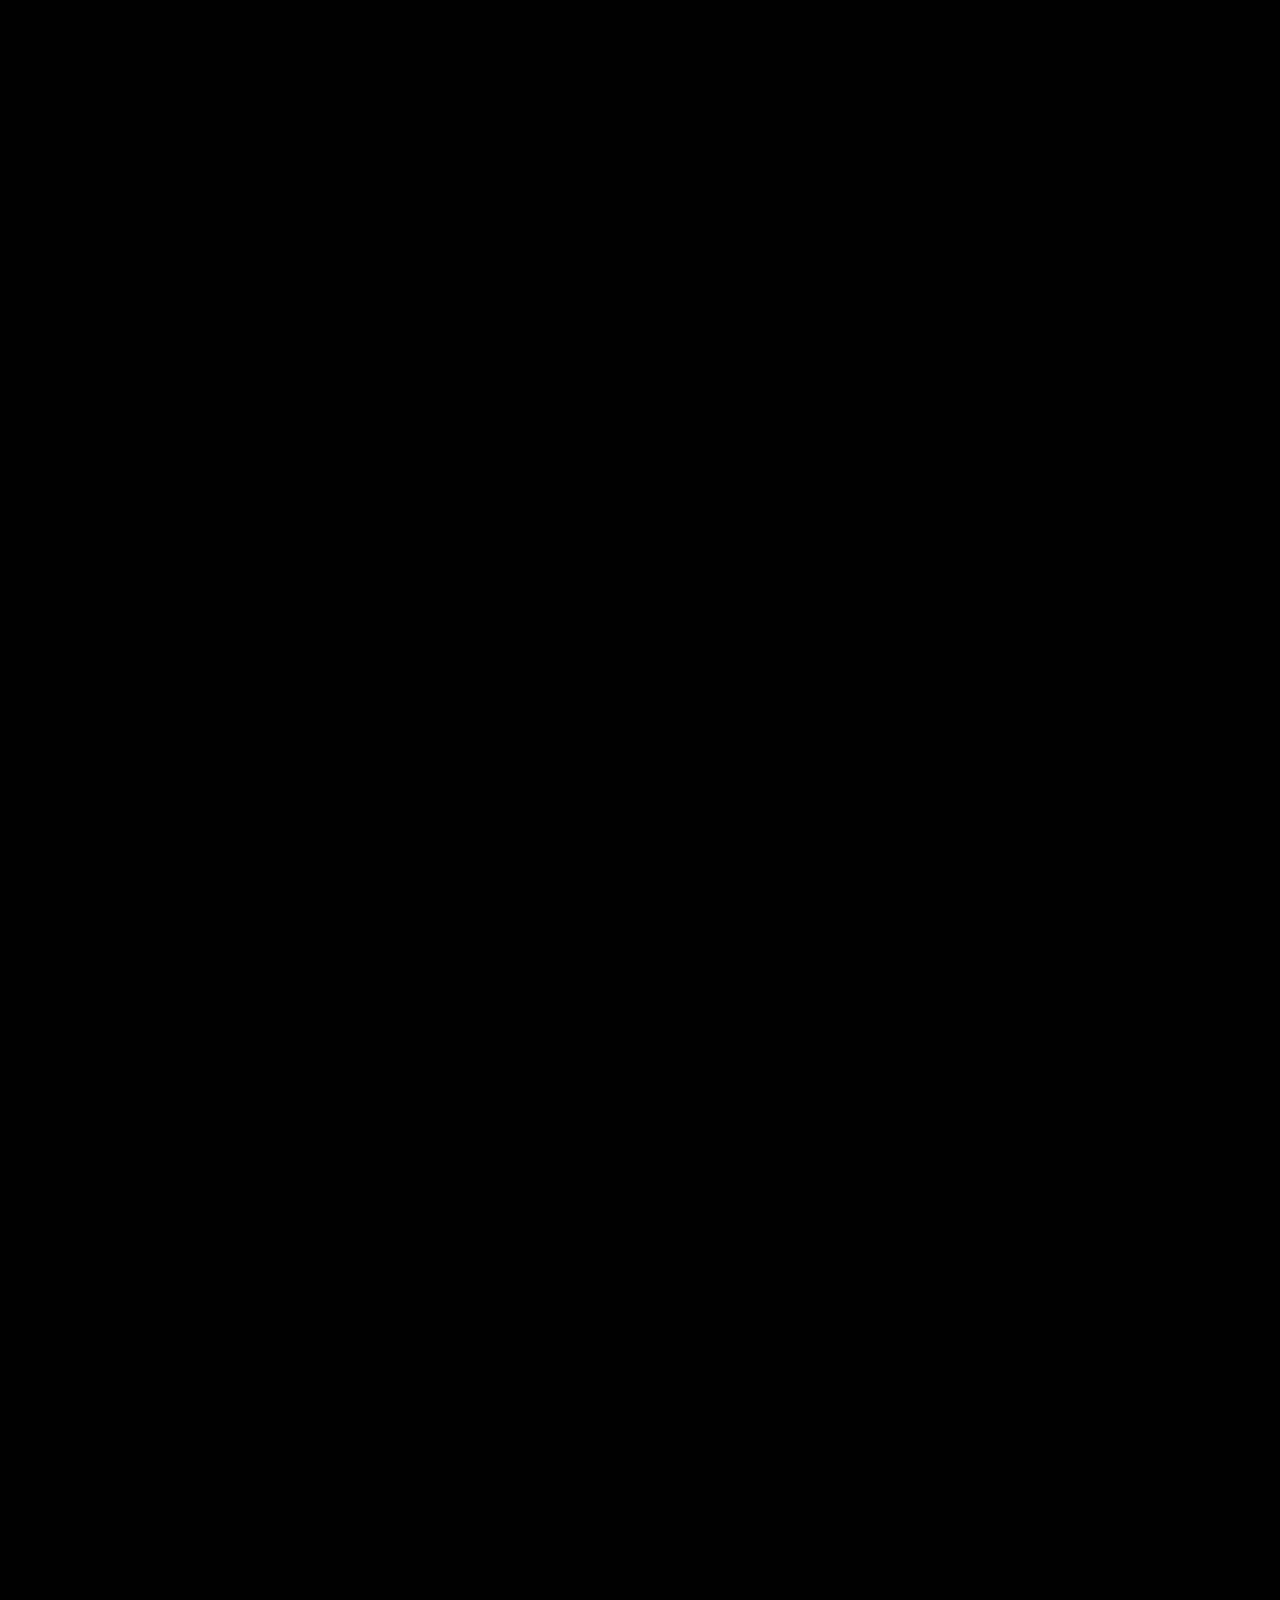
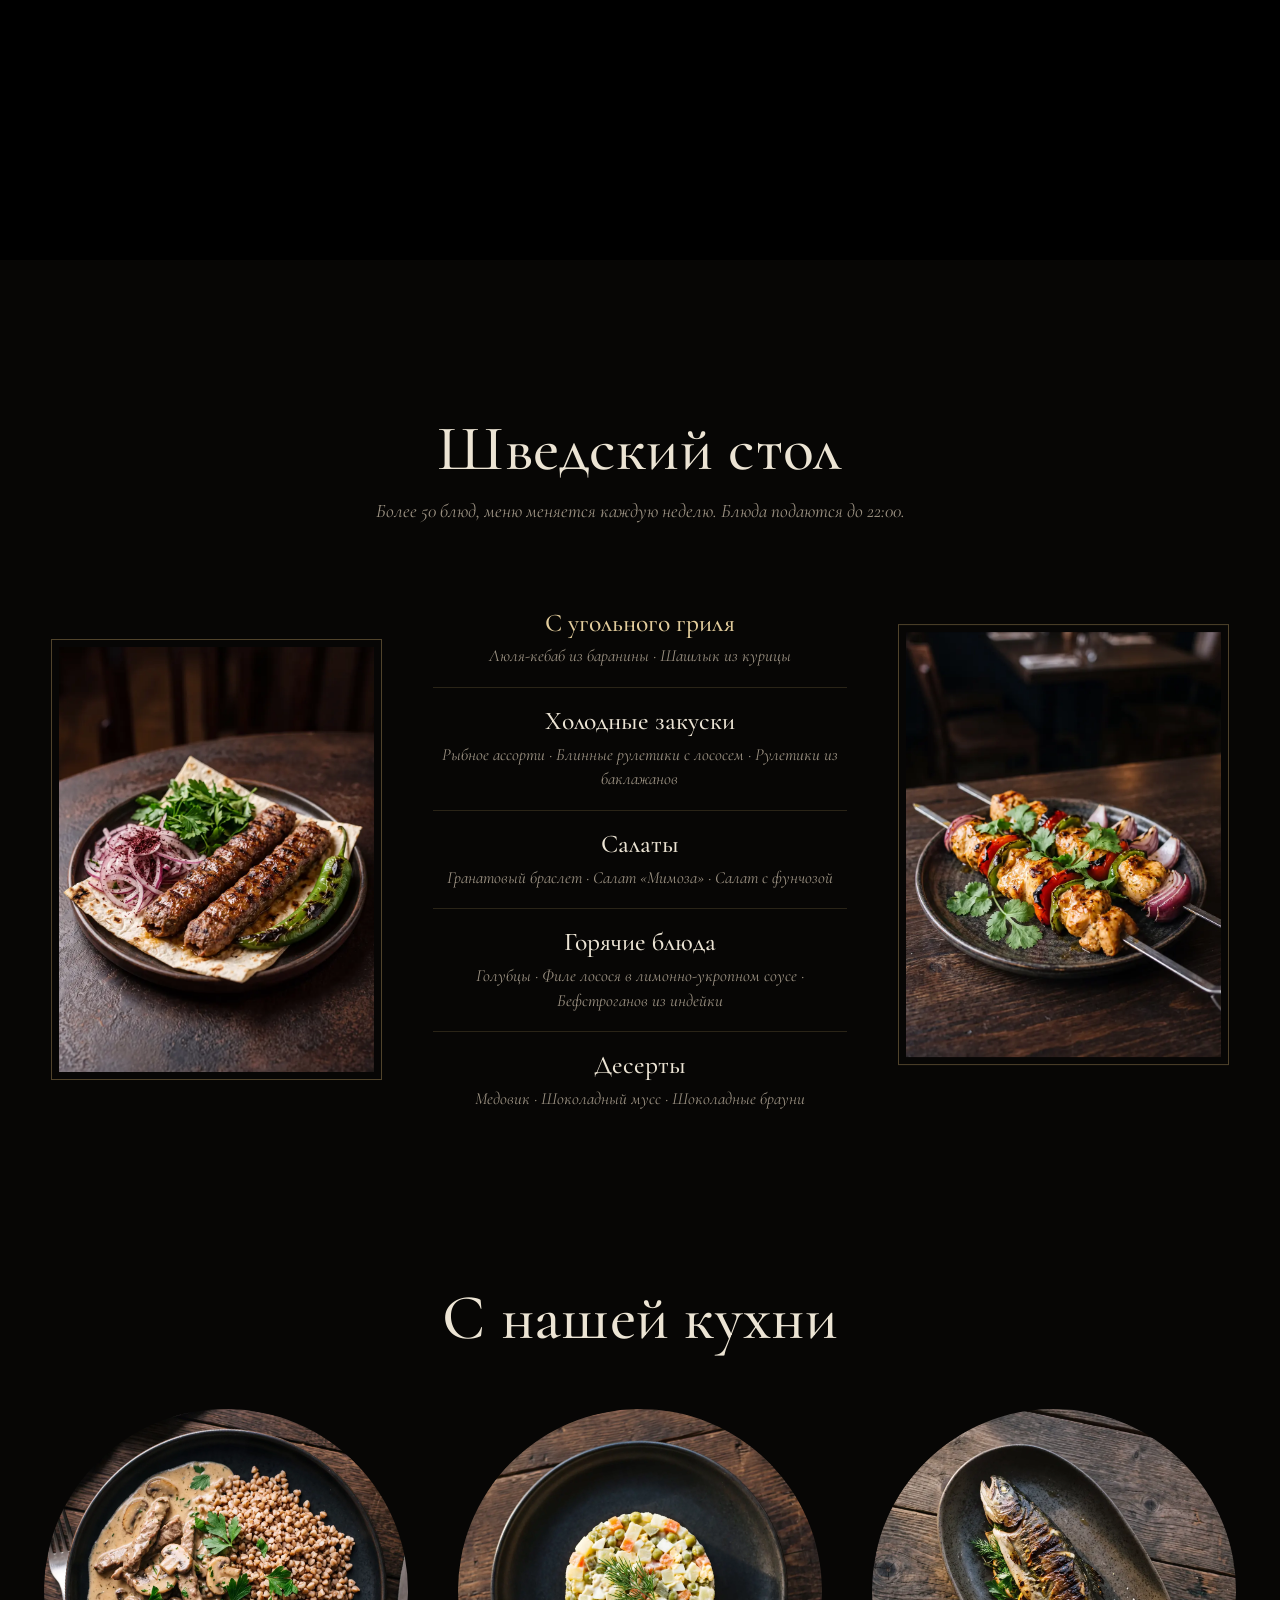
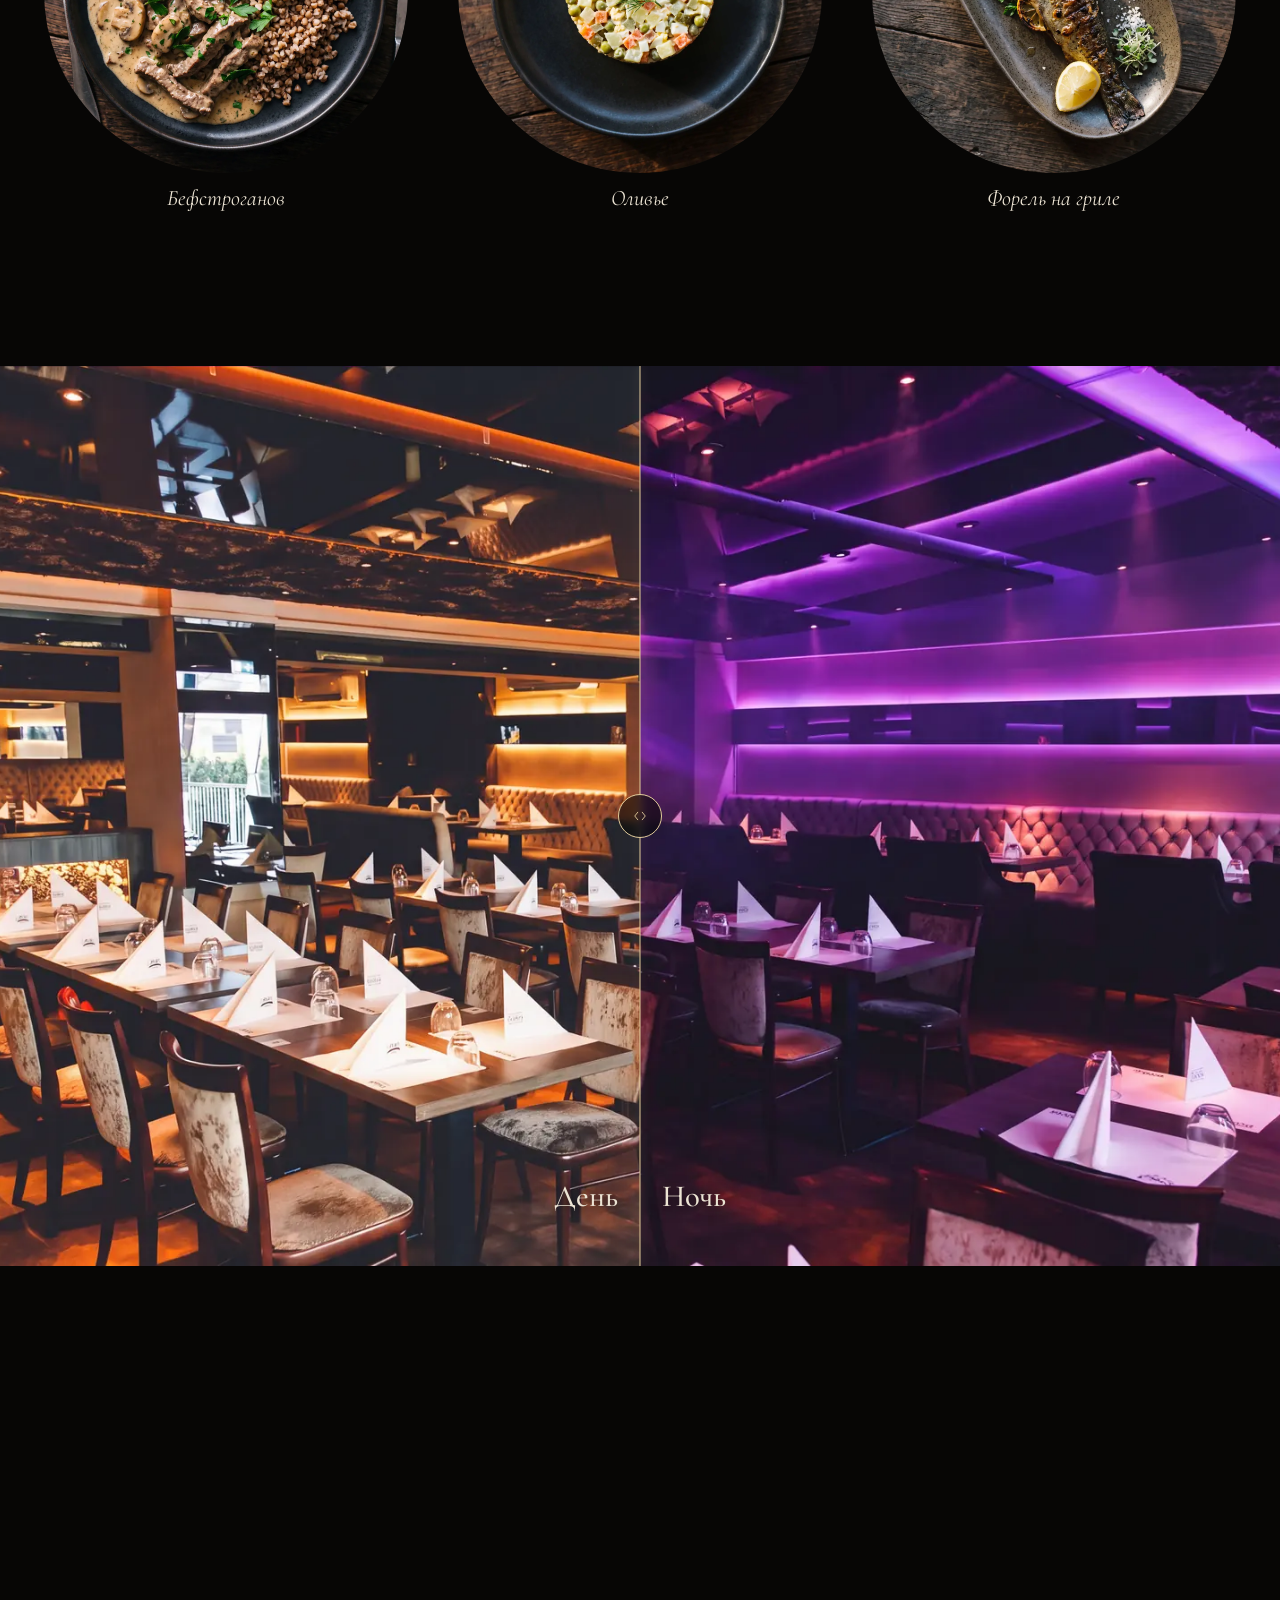
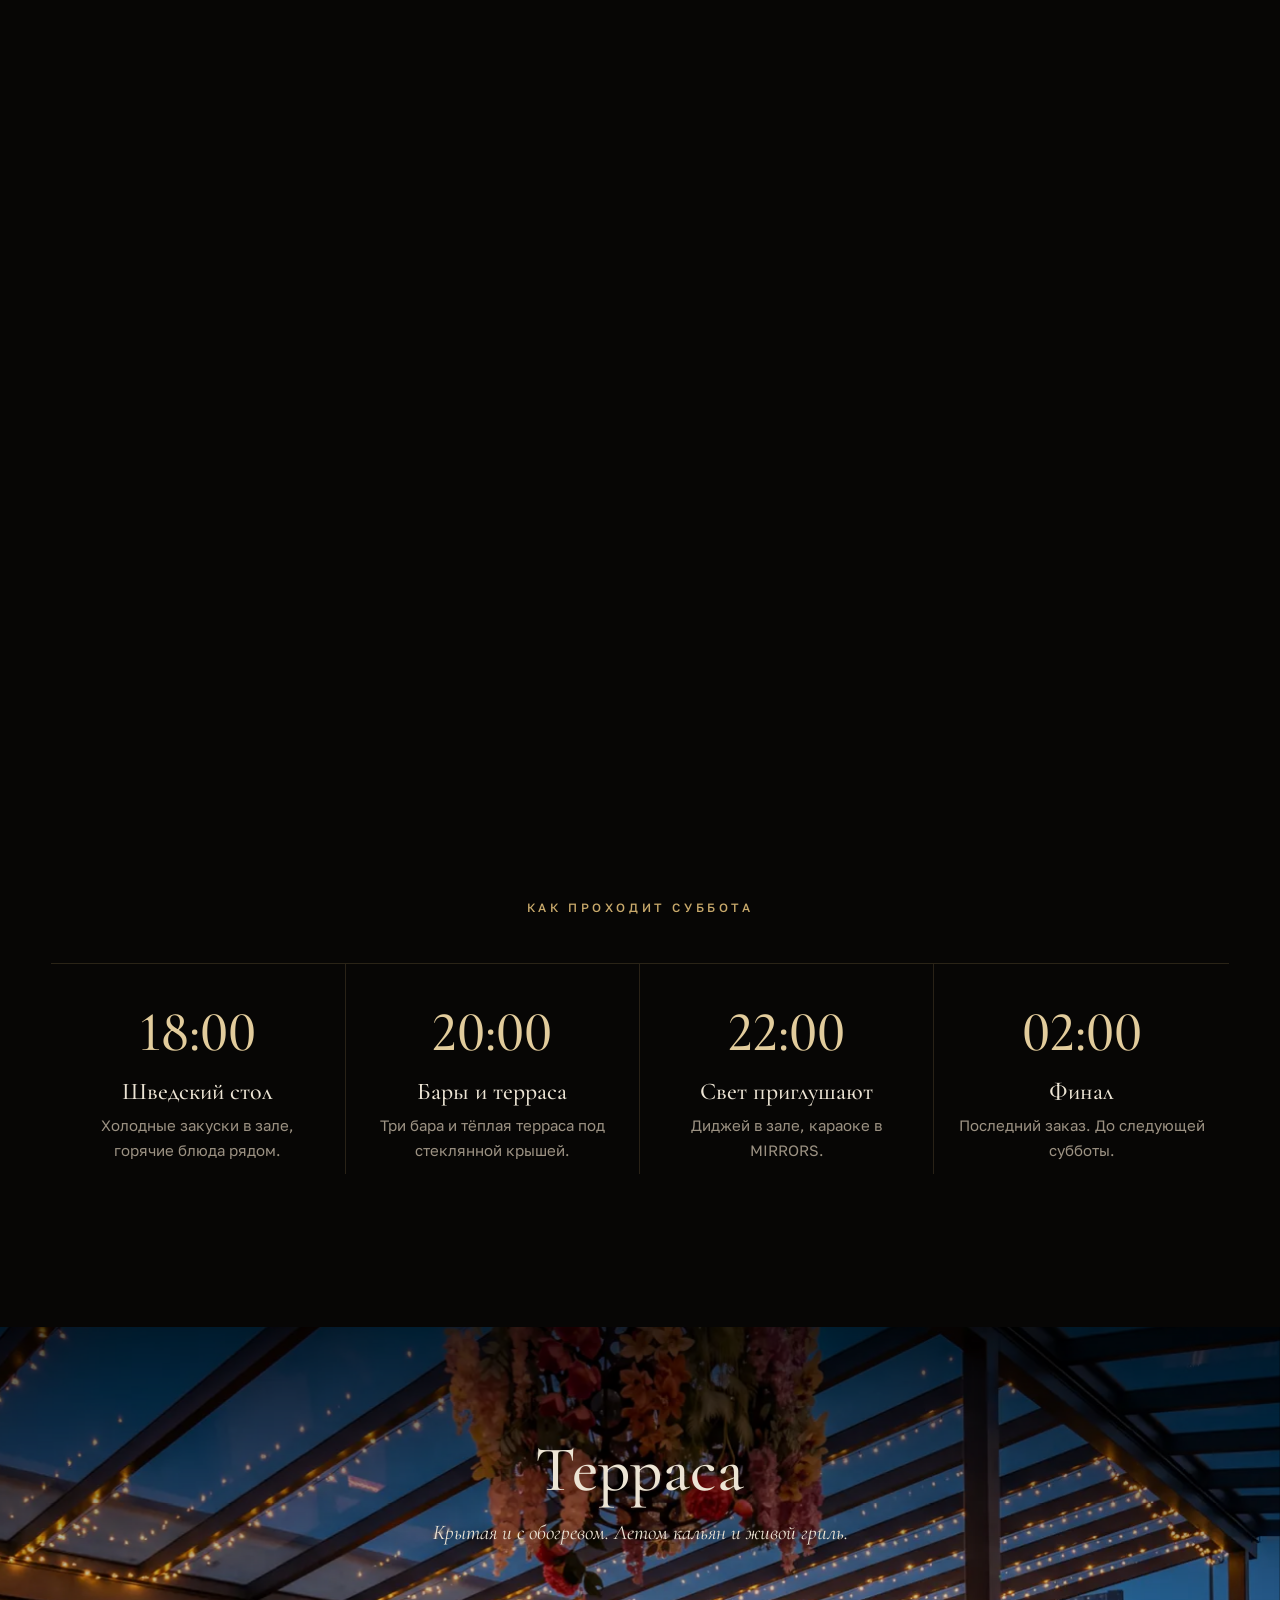
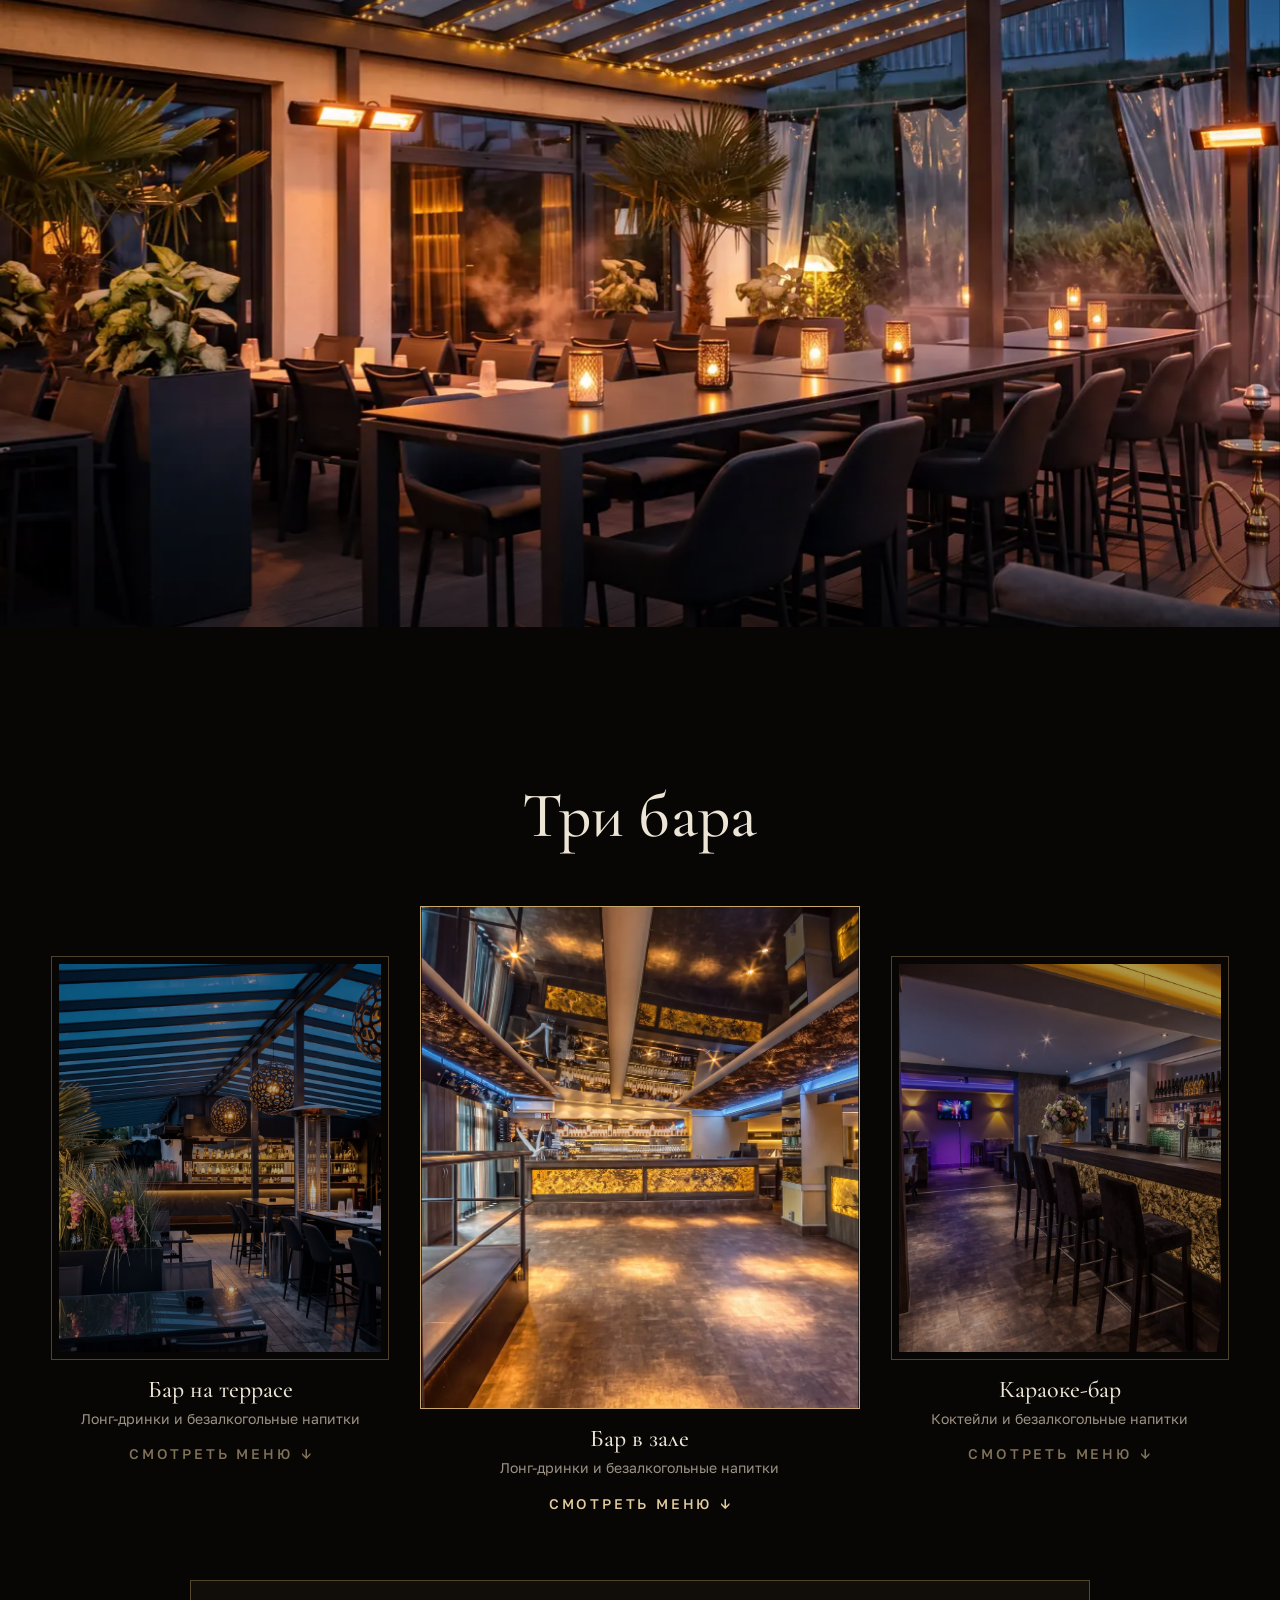
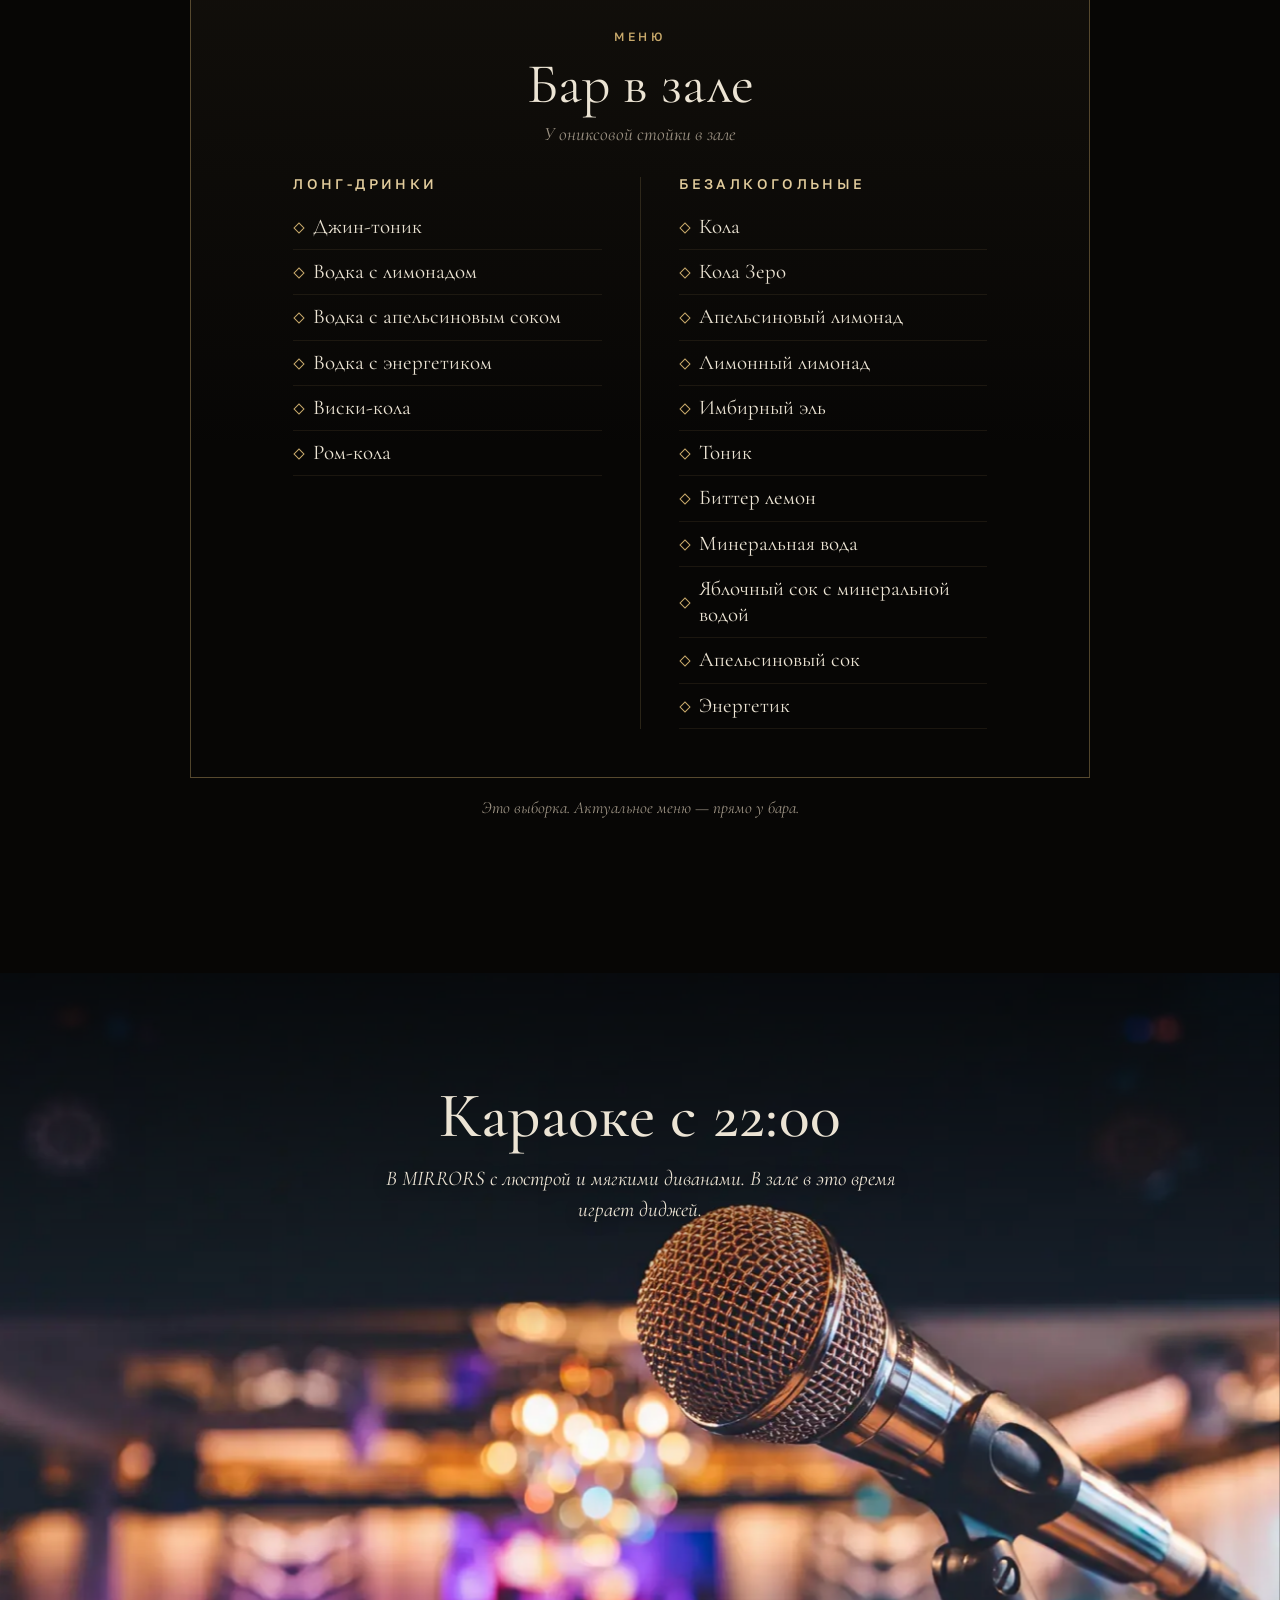
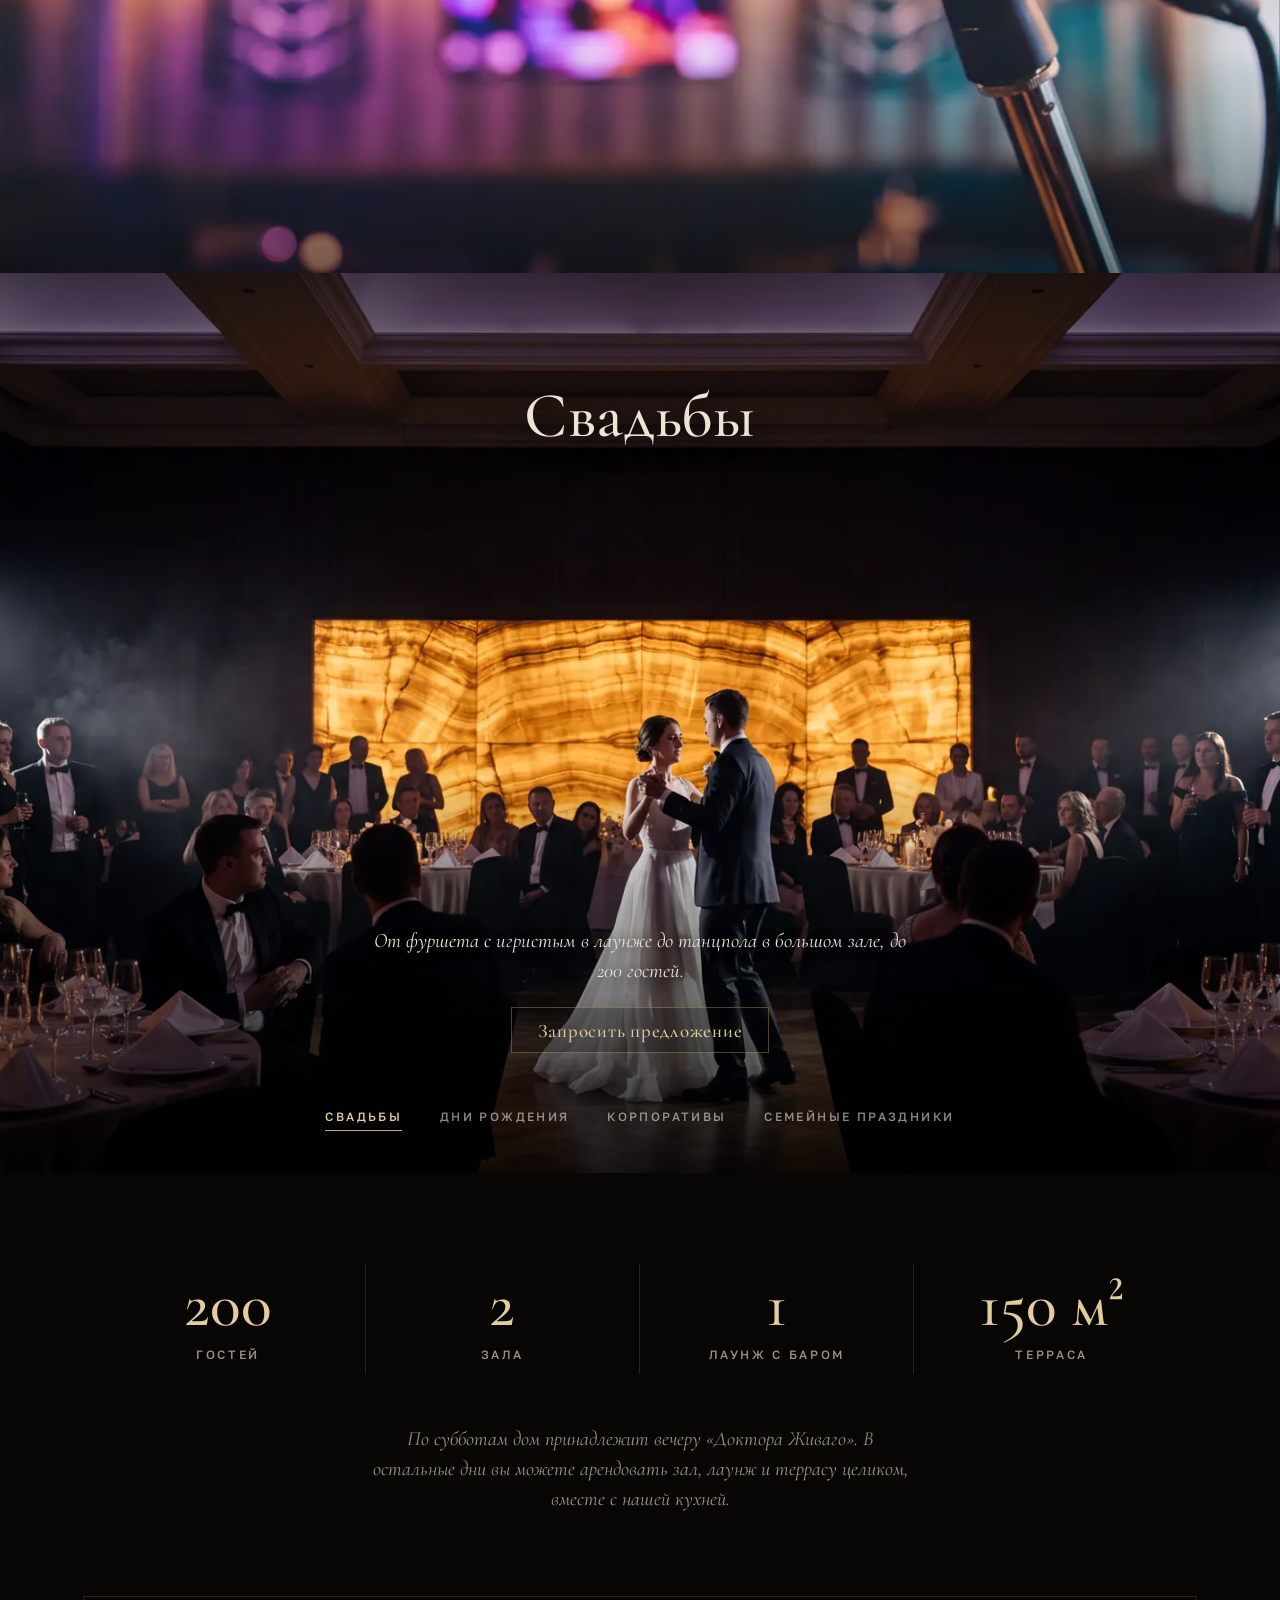
==== commit 2383fcfc: "Karaoke Bar = Cocktailbar im Foyer am Eingang Co-Authored-By: Claude Opus 5.5 <noreply@anthropic.com" ====
--- a/site/ru/index.html
+++ b/site/ru/index.html
@@ -13,8 +13,8 @@
 <link rel="preconnect" href="https://fonts.googleapis.com">
 <link rel="preconnect" href="https://fonts.gstatic.com" crossorigin>
 <link href="https://fonts.googleapis.com/css2?family=Cormorant+Garamond:ital,wght@0,400;0,500;0,600;1,400;1,500&family=Golos+Text:wght@400;500&display=swap" rel="stylesheet">
-<link rel="stylesheet" href="../assets/css/style.css?v=1795454091">
-<script src="../assets/js/img.js?v=1795454091"></script>
+<link rel="stylesheet" href="../assets/css/style.css?v=1795469506">
+<script src="../assets/js/img.js?v=1795469506"></script>
 <script>window.DRS_IG_FEED = ""; /* Behold-JSON-Link eintragen = neue Instagram-Videos erscheinen automatisch (docs/instagram.md) */</script>
 </head>
 <body>
@@ -160,7 +160,7 @@
     <div class="bars__row">
       <figure class="bar" data-need="bar-terrasse" tabindex="0" role="button" aria-label="Посмотреть меню бара на террасе"><div class="frame bar__frame"><img data-img="bar-terrasse" alt="Бар на террасе под стеклянной крышей"></div><figcaption><b>Бар на террасе</b>Лонг-дринки и безалкогольные напитки<span class="bar__hint">Смотреть меню</span></figcaption></figure>
       <figure class="bar is-active" data-need="bar-saal" tabindex="0" role="button" aria-label="Посмотреть меню бара в зале"><div class="frame bar__frame"><img data-img="bar-saal" alt="Бар в зале с ониксовой стойкой"></div><figcaption><b>Бар в зале</b>Лонг-дринки и безалкогольные напитки<span class="bar__hint">Смотреть меню</span></figcaption></figure>
-      <figure class="bar" data-need="bar-karaoke" tabindex="0" role="button" aria-label="Посмотреть меню караоке-бара"><div class="frame bar__frame"><img data-img="bar-karaoke" alt="Караоке-бар у MIRRORS"></div><figcaption><b>Караоке-бар</b>Коктейли и безалкогольные напитки<span class="bar__hint">Смотреть меню</span></figcaption></figure>
+      <figure class="bar" data-need="bar-karaoke" tabindex="0" role="button" aria-label="Посмотреть меню караоке-бара"><div class="frame bar__frame"><img data-img="bar-karaoke" alt="Караоке-бар в фойе"></div><figcaption><b>Караоке-бар</b>Коктейли и безалкогольные напитки<span class="bar__hint">Смотреть меню</span></figcaption></figure>
     </div>
     <div class="barmenu" aria-live="polite">
       <article class="barmenu__card" data-bar="bar-terrasse">
@@ -172,7 +172,7 @@
         <div class="barmenu__cols"><div><p class="barmenu__t">Лонг-дринки</p><ul><li>Джин-тоник</li><li>Водка с лимонадом</li><li>Водка с апельсиновым соком</li><li>Водка с энергетиком</li><li>Виски-кола</li><li>Ром-кола</li></ul></div><div><p class="barmenu__t">Безалкогольные</p><ul><li>Кола</li><li>Кола Зеро</li><li>Апельсиновый лимонад</li><li>Лимонный лимонад</li><li>Имбирный эль</li><li>Тоник</li><li>Биттер лемон</li><li>Минеральная вода</li><li>Яблочный сок с минеральной водой</li><li>Апельсиновый сок</li><li>Энергетик</li></ul></div></div>
       </article>
       <article class="barmenu__card" data-bar="bar-karaoke">
-        <header class="barmenu__head"><p class="eyebrow">Меню</p><h3>Караоке-бар</h3><p class="barmenu__where">Рядом с MIRRORS</p></header>
+        <header class="barmenu__head"><p class="eyebrow">Меню</p><h3>Караоке-бар</h3><p class="barmenu__where">В фойе, сразу у входа</p></header>
         <div class="barmenu__cols"><div><p class="barmenu__t">Коктейли</p><ul><li>Мохито</li><li>Кайпиринья</li><li>Пина колада</li><li>Секс на пляже</li><li>Московский мул</li><li>Лонг-Айленд</li><li>Эспрессо мартини</li></ul></div><div><p class="barmenu__t">Безалкогольные</p><ul><li>Кола</li><li>Кола Зеро</li><li>Апельсиновый лимонад</li><li>Лимонный лимонад</li><li>Имбирный эль</li><li>Тоник</li><li>Биттер лемон</li><li>Минеральная вода</li><li>Яблочный сок с минеральной водой</li><li>Апельсиновый сок</li><li>Энергетик</li></ul></div></div>
       </article>
       <p class="barmenu__note">Это выборка. Актуальное меню — прямо у бара.</p>
@@ -321,7 +321,7 @@
       <details><summary>Что есть на шведском столе?</summary><p>Более 50 блюд русской, украинской, грузинской, армянской и узбекской кухни: шашлык и люля-кебаб с угольного гриля, плов, блюда из рыбы и мяса, холодные закуски, салаты, домашние торты. Выбор меняется каждую неделю.</p></details>
       <details><summary>Можно ли получить еду за столом?</summary><p>Да. За небольшую доплату с человека мы подаём закуски к столу, по желанию и горячие блюда.</p></details>
       <details><summary>Есть ли дресс-код?</summary><p>Да: стильно, но не спортивно. Спортивная одежда, кепки, шапки и спортивные штаны не подходят для вечера.</p></details>
-      <details><summary>Есть ли караоке?</summary><p>Да, с 22:00 в MIRRORS, рядом свой караоке-бар. В зале в это время играет диджей.</p></details>
+      <details><summary>Есть ли караоке?</summary><p>Да, с 22:00 в MIRRORS. Караоке-бар с коктейлями рядом, в фойе, сразу у входа. В зале в это время играет диджей.</p></details>
       <details><summary>Можно ли сидеть на улице и курить кальян?</summary><p>Терраса крытая и с обогревом. В тёплое время года там весь вечер есть кальян.</p></details>
       <details><summary>Можно ли устроить частный праздник?</summary><p>Да, в любой день, кроме субботы, вы можете арендовать наш дом целиком, до 200 гостей. По субботам с радостью организуем дни рождения и большие компании прямо на вечере «Доктора Живаго».</p></details>
     </div>
@@ -348,6 +348,6 @@
   <p class="lightbox__cap"></p>
 </div>
 
-<script src="../assets/js/app.js?v=1795454091"></script>
+<script src="../assets/js/app.js?v=1795469506"></script>
 </body>
 </html>
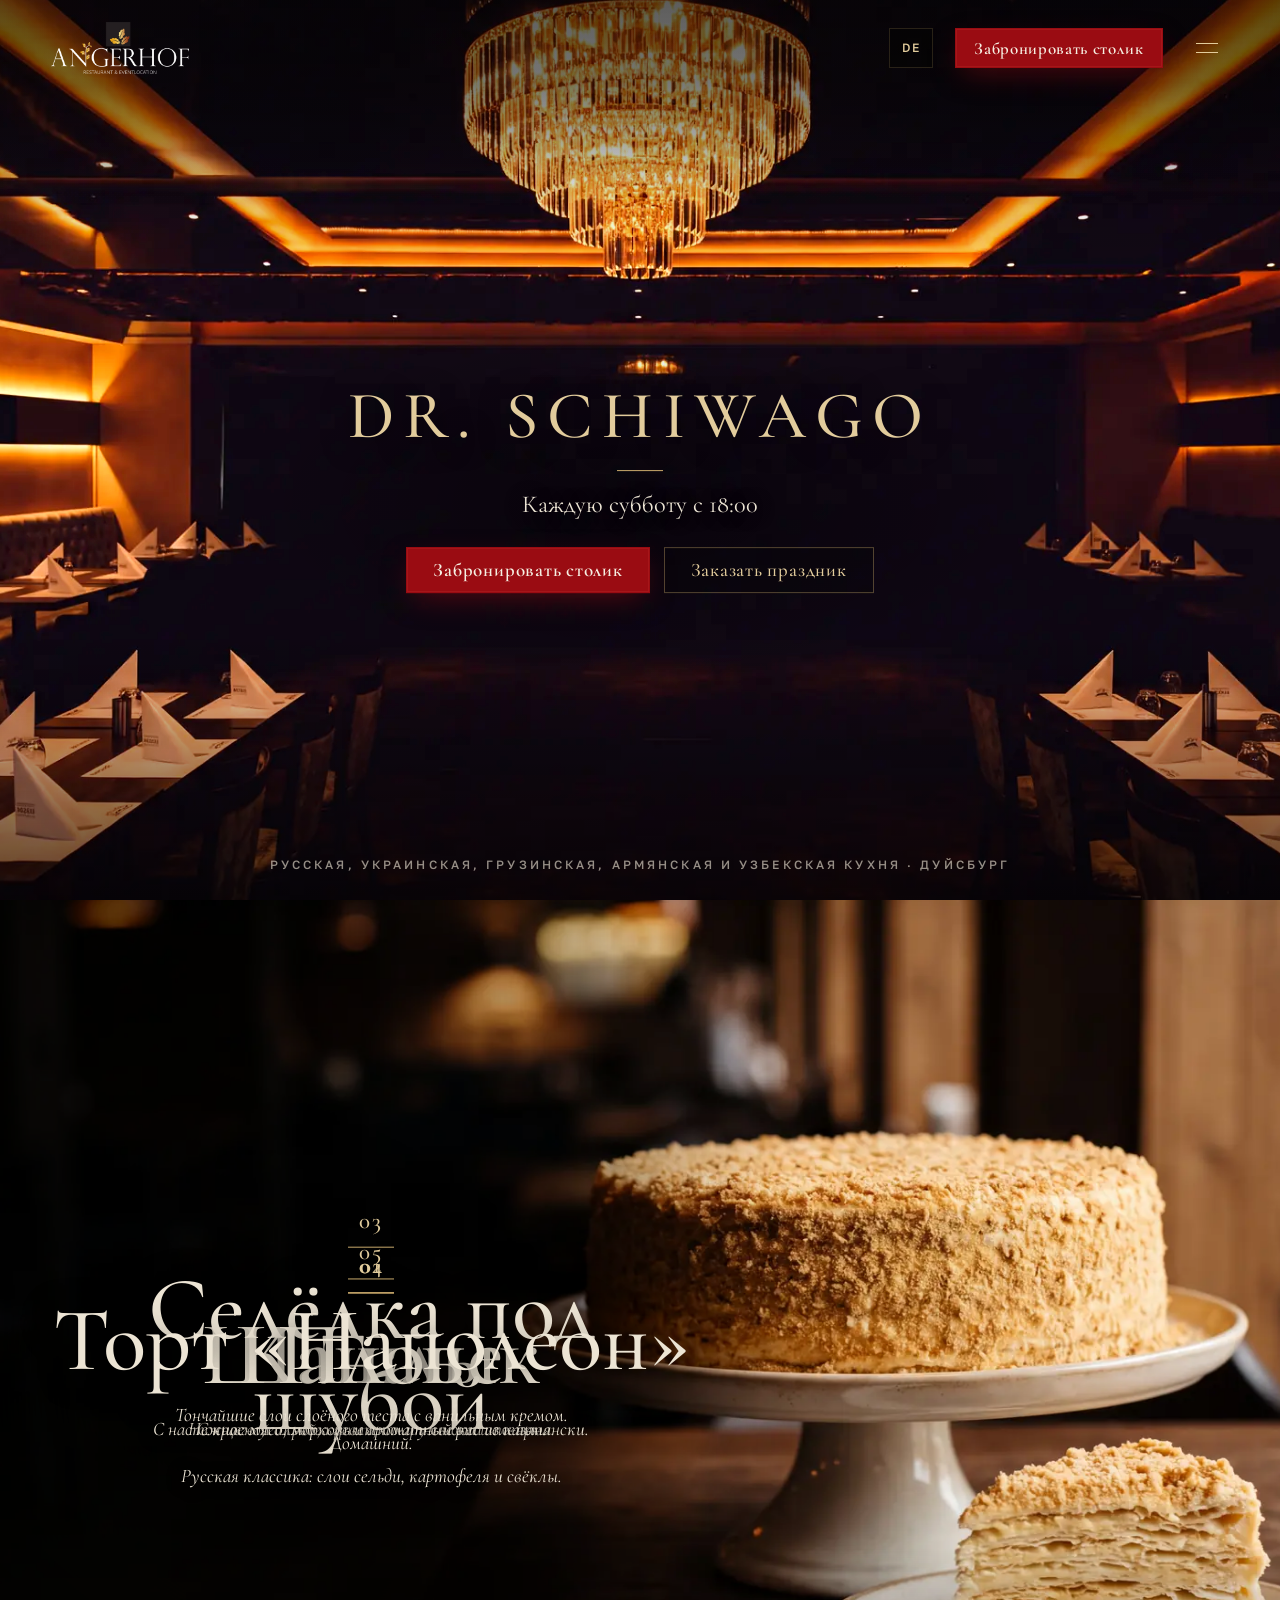
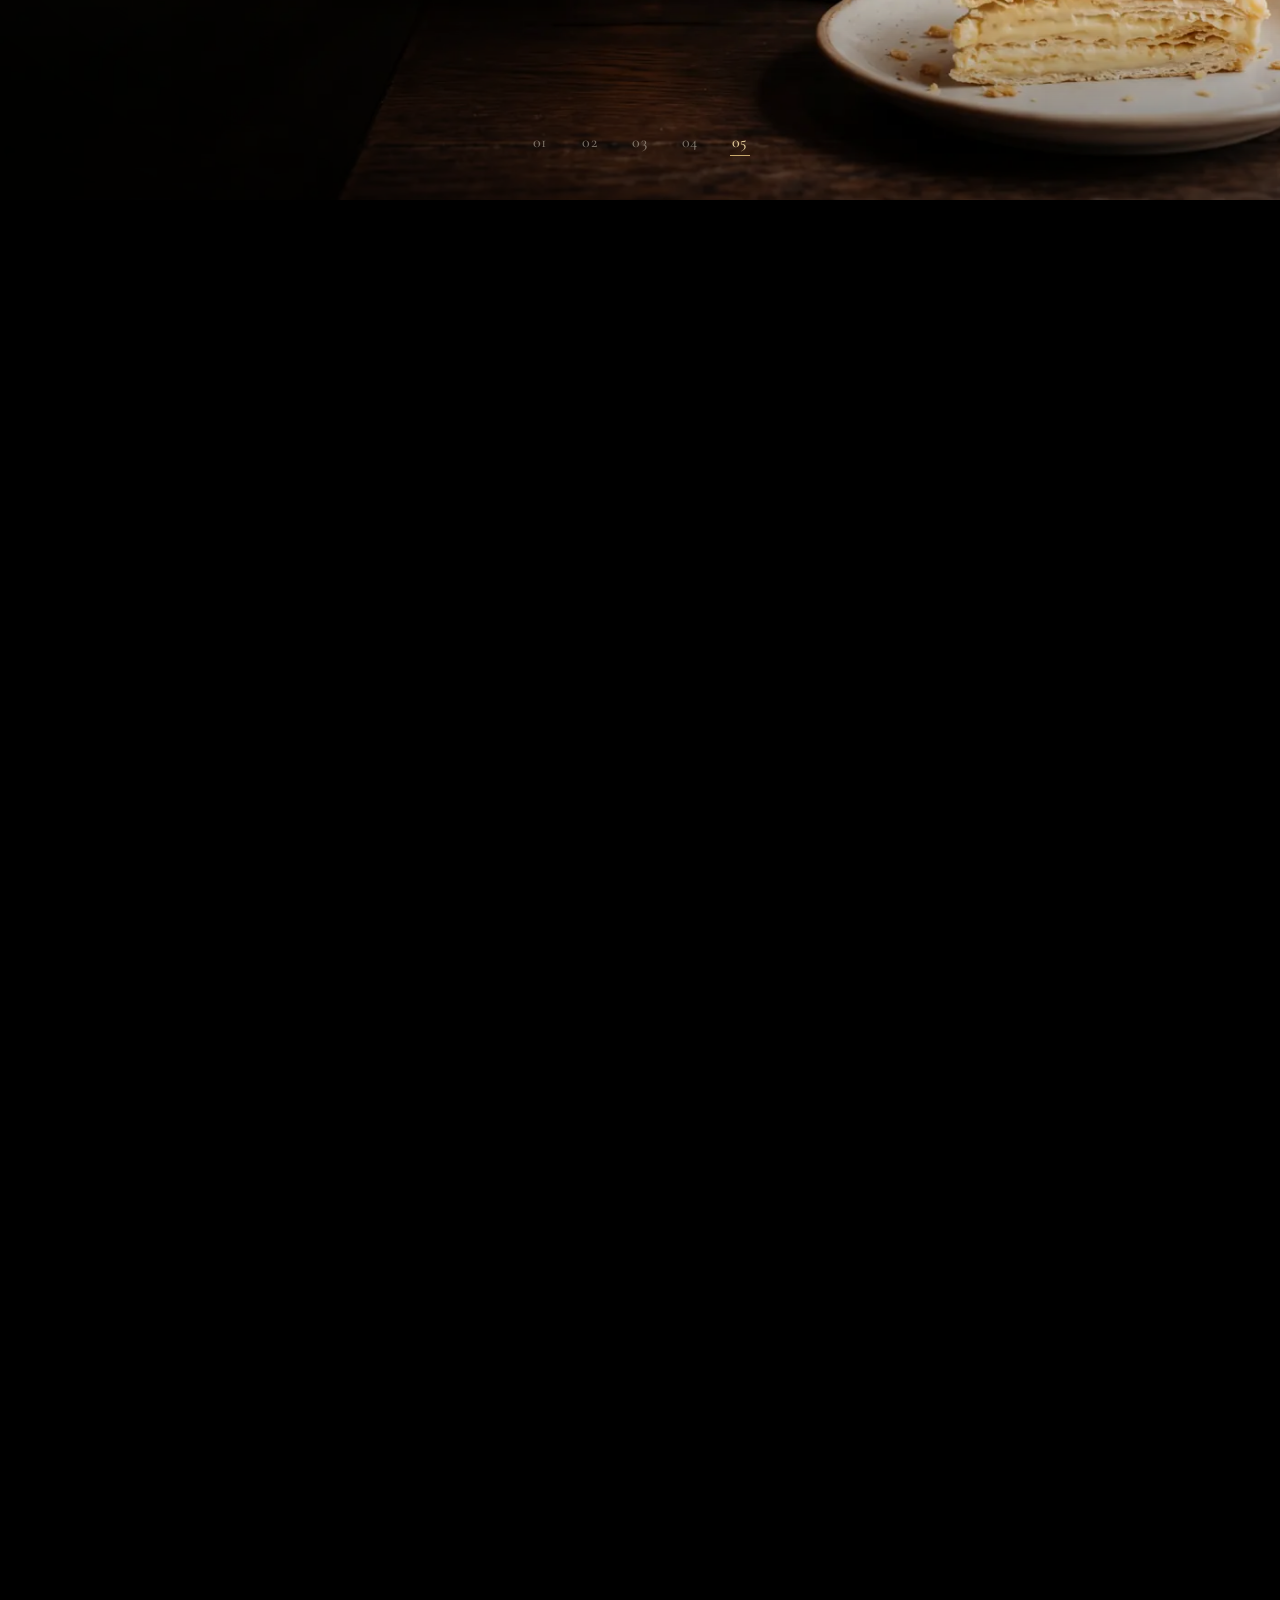
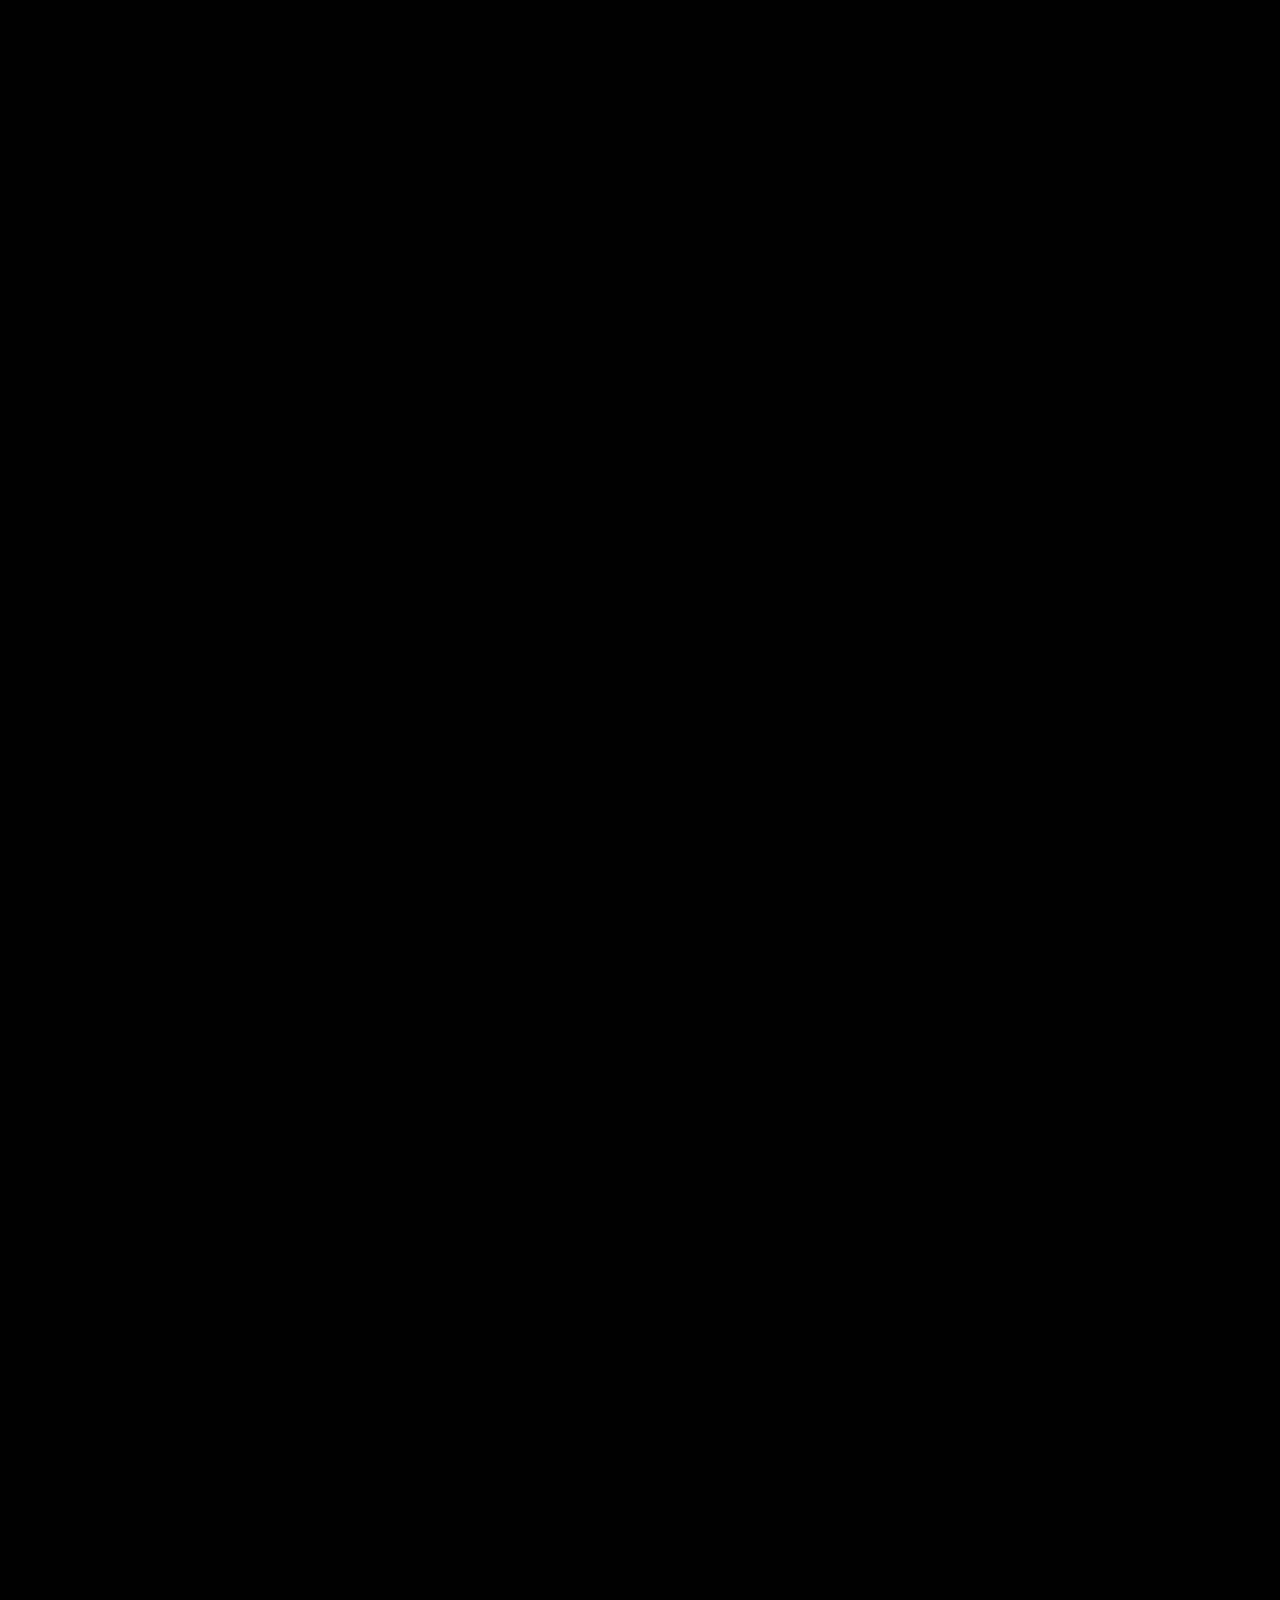
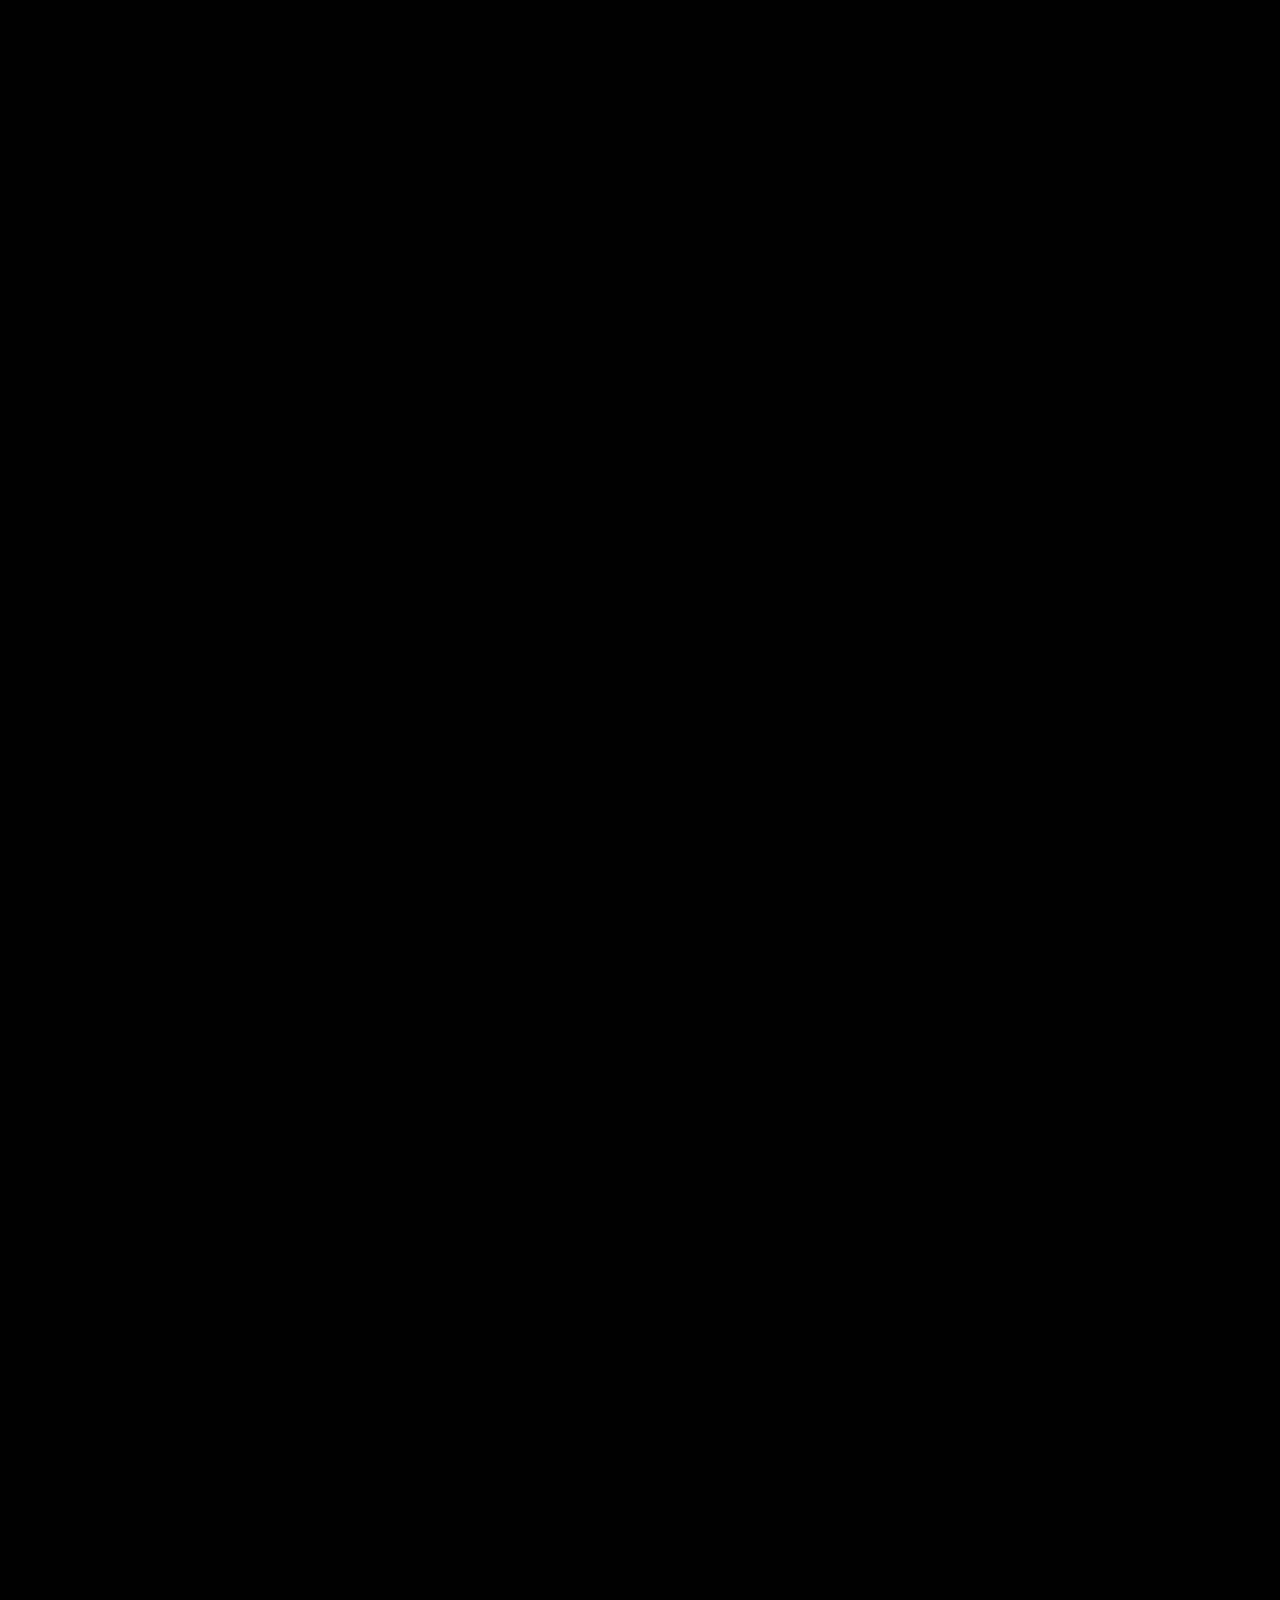
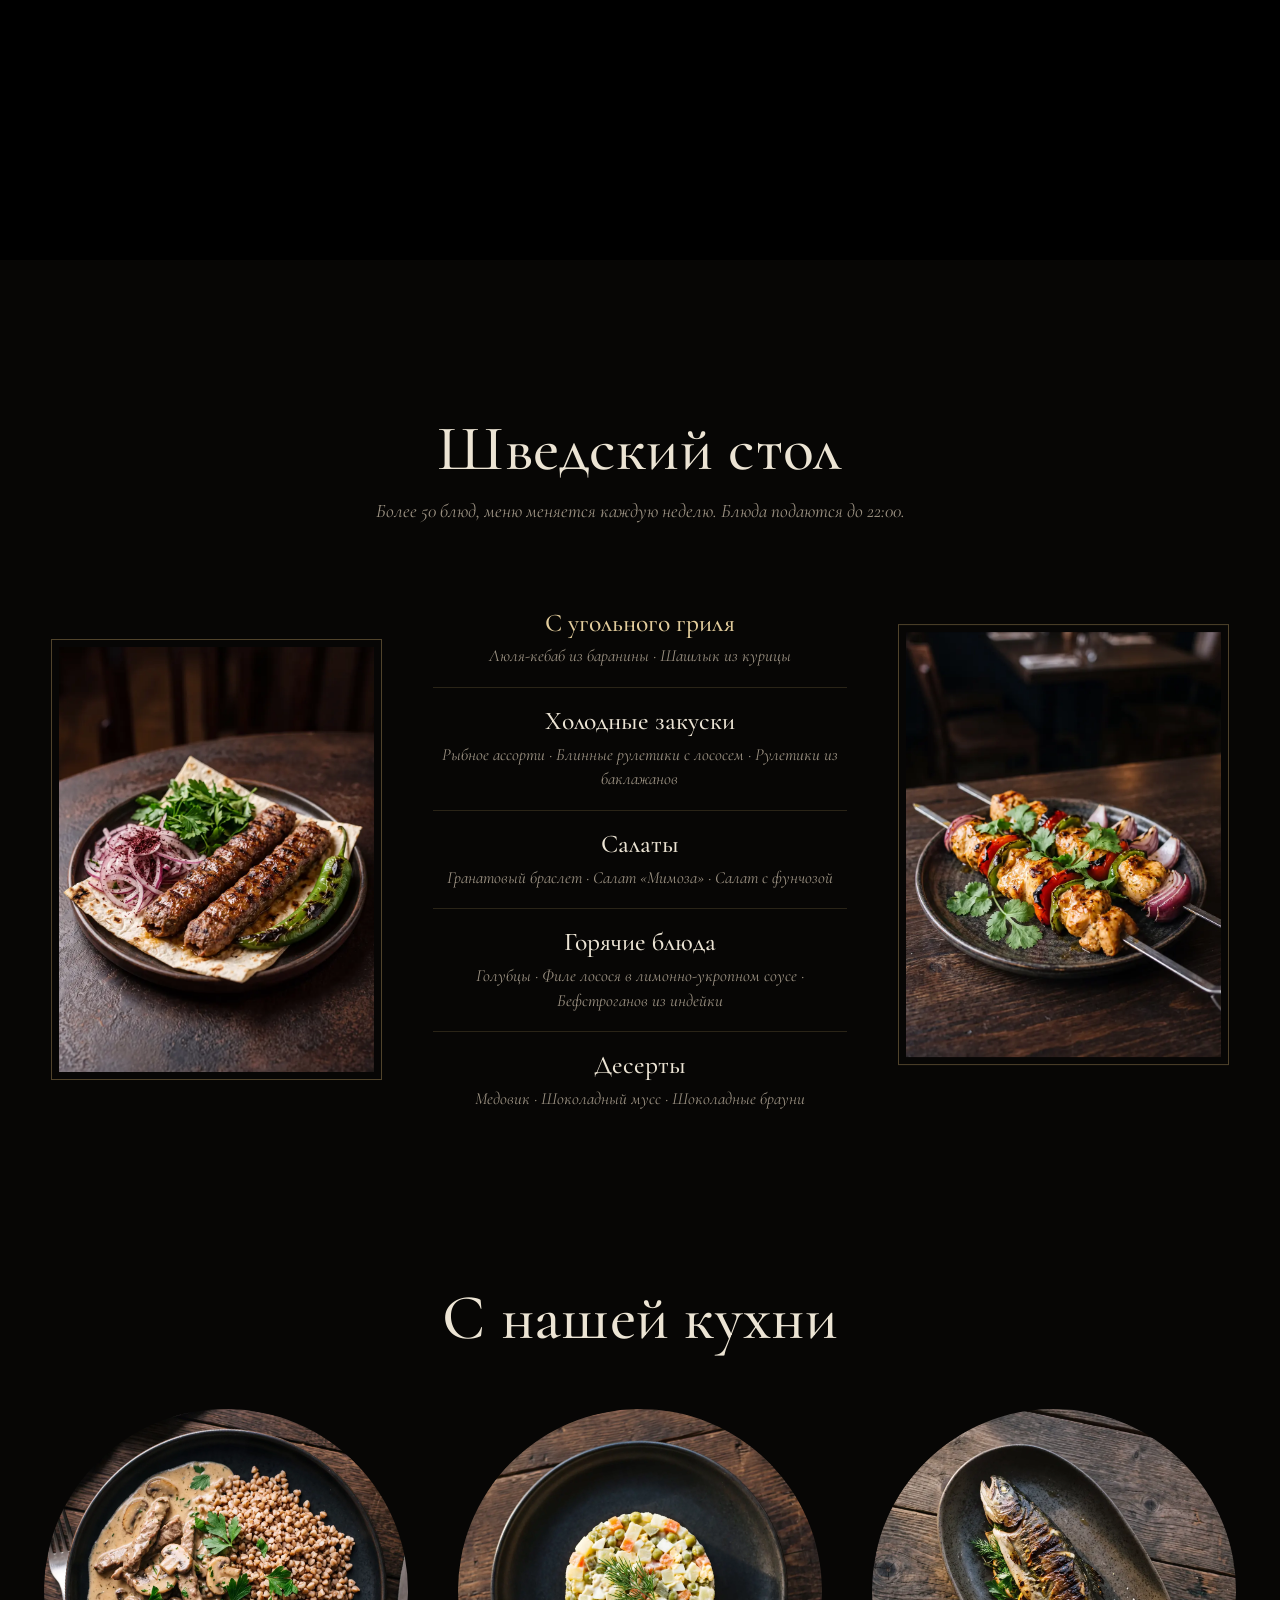
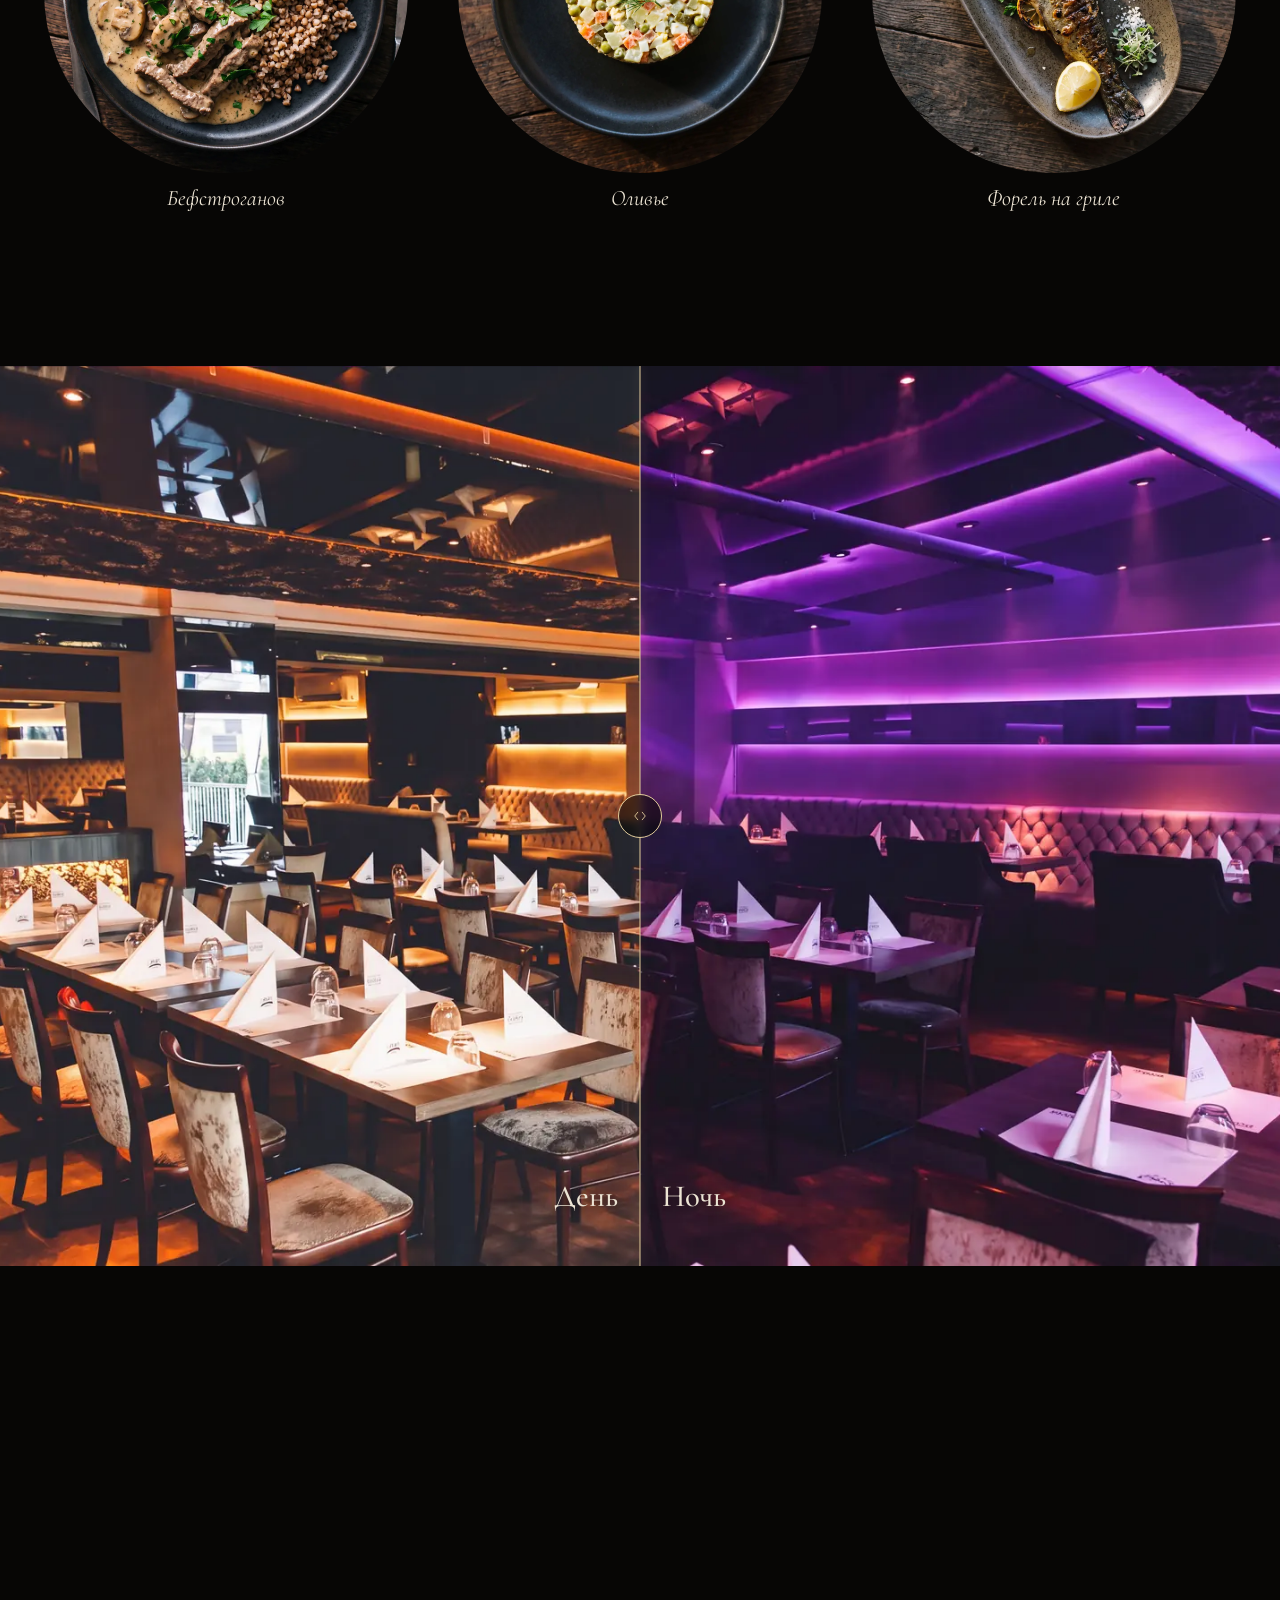
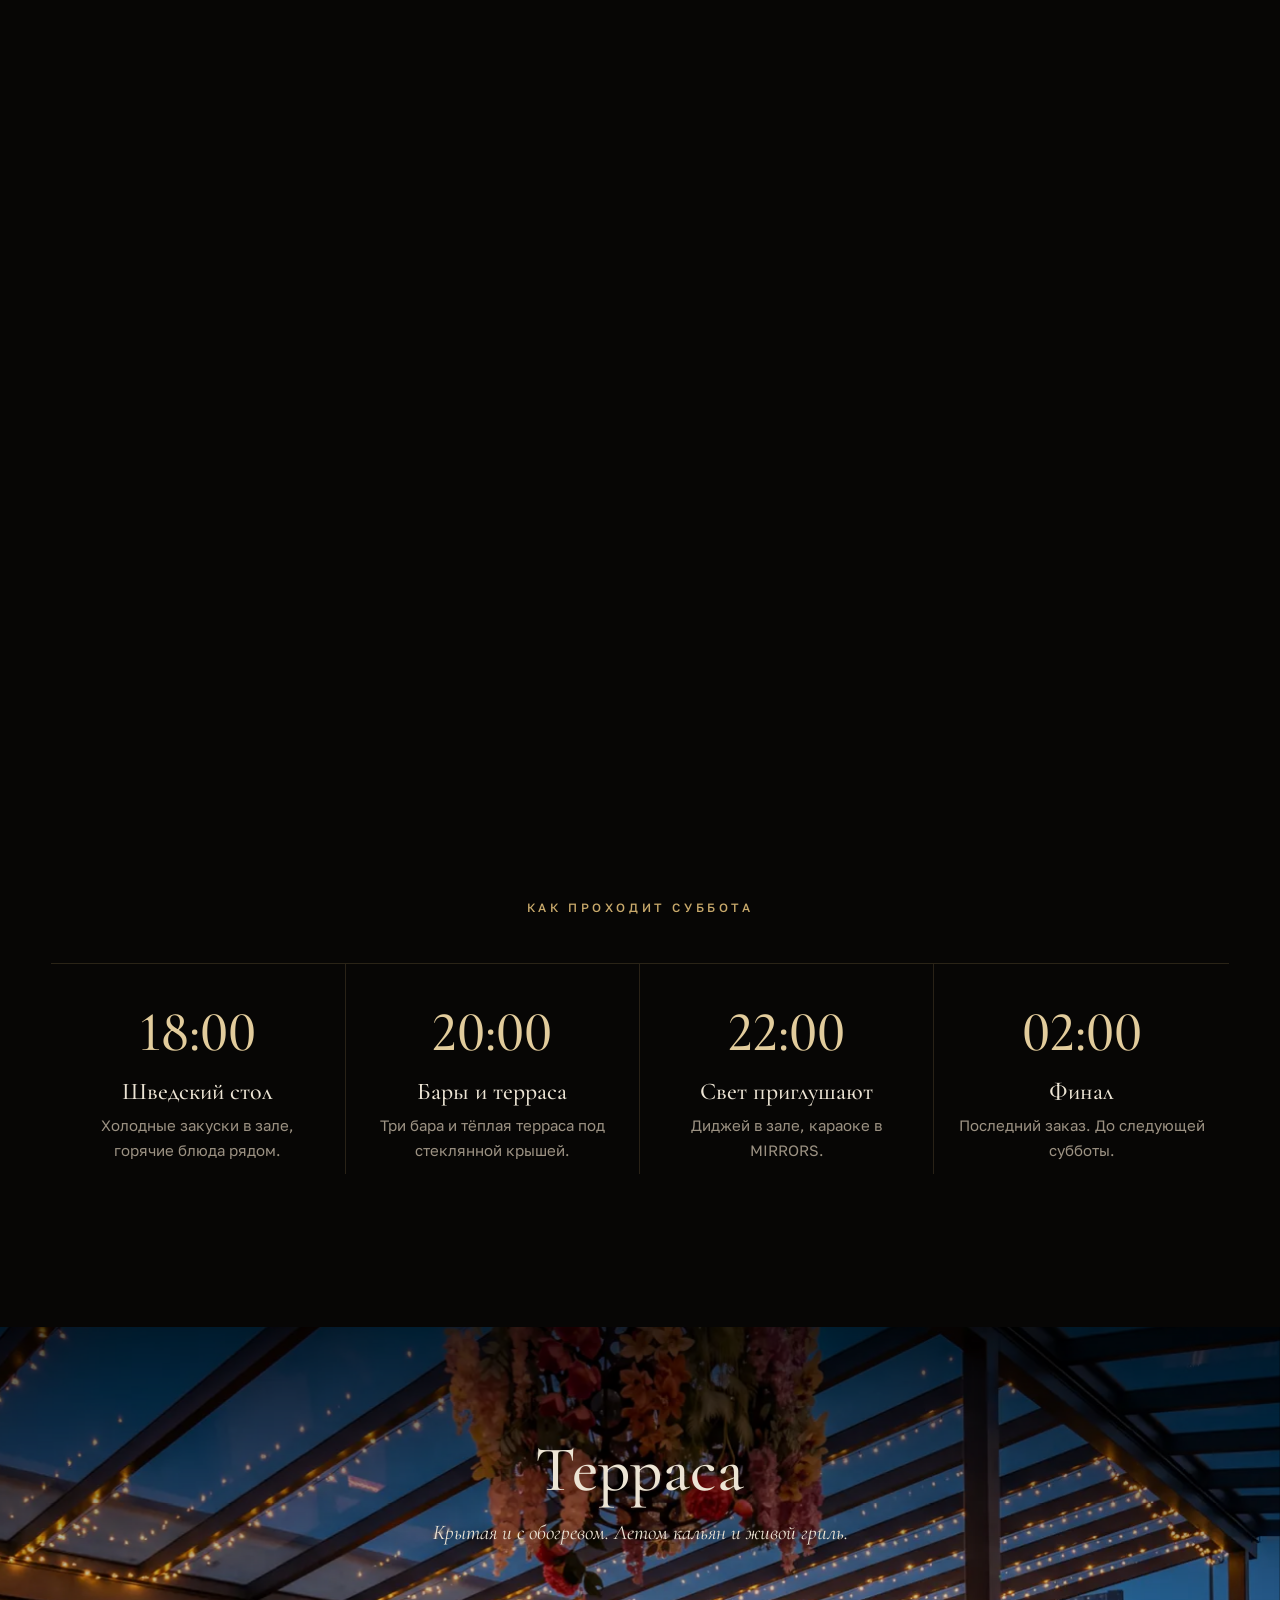
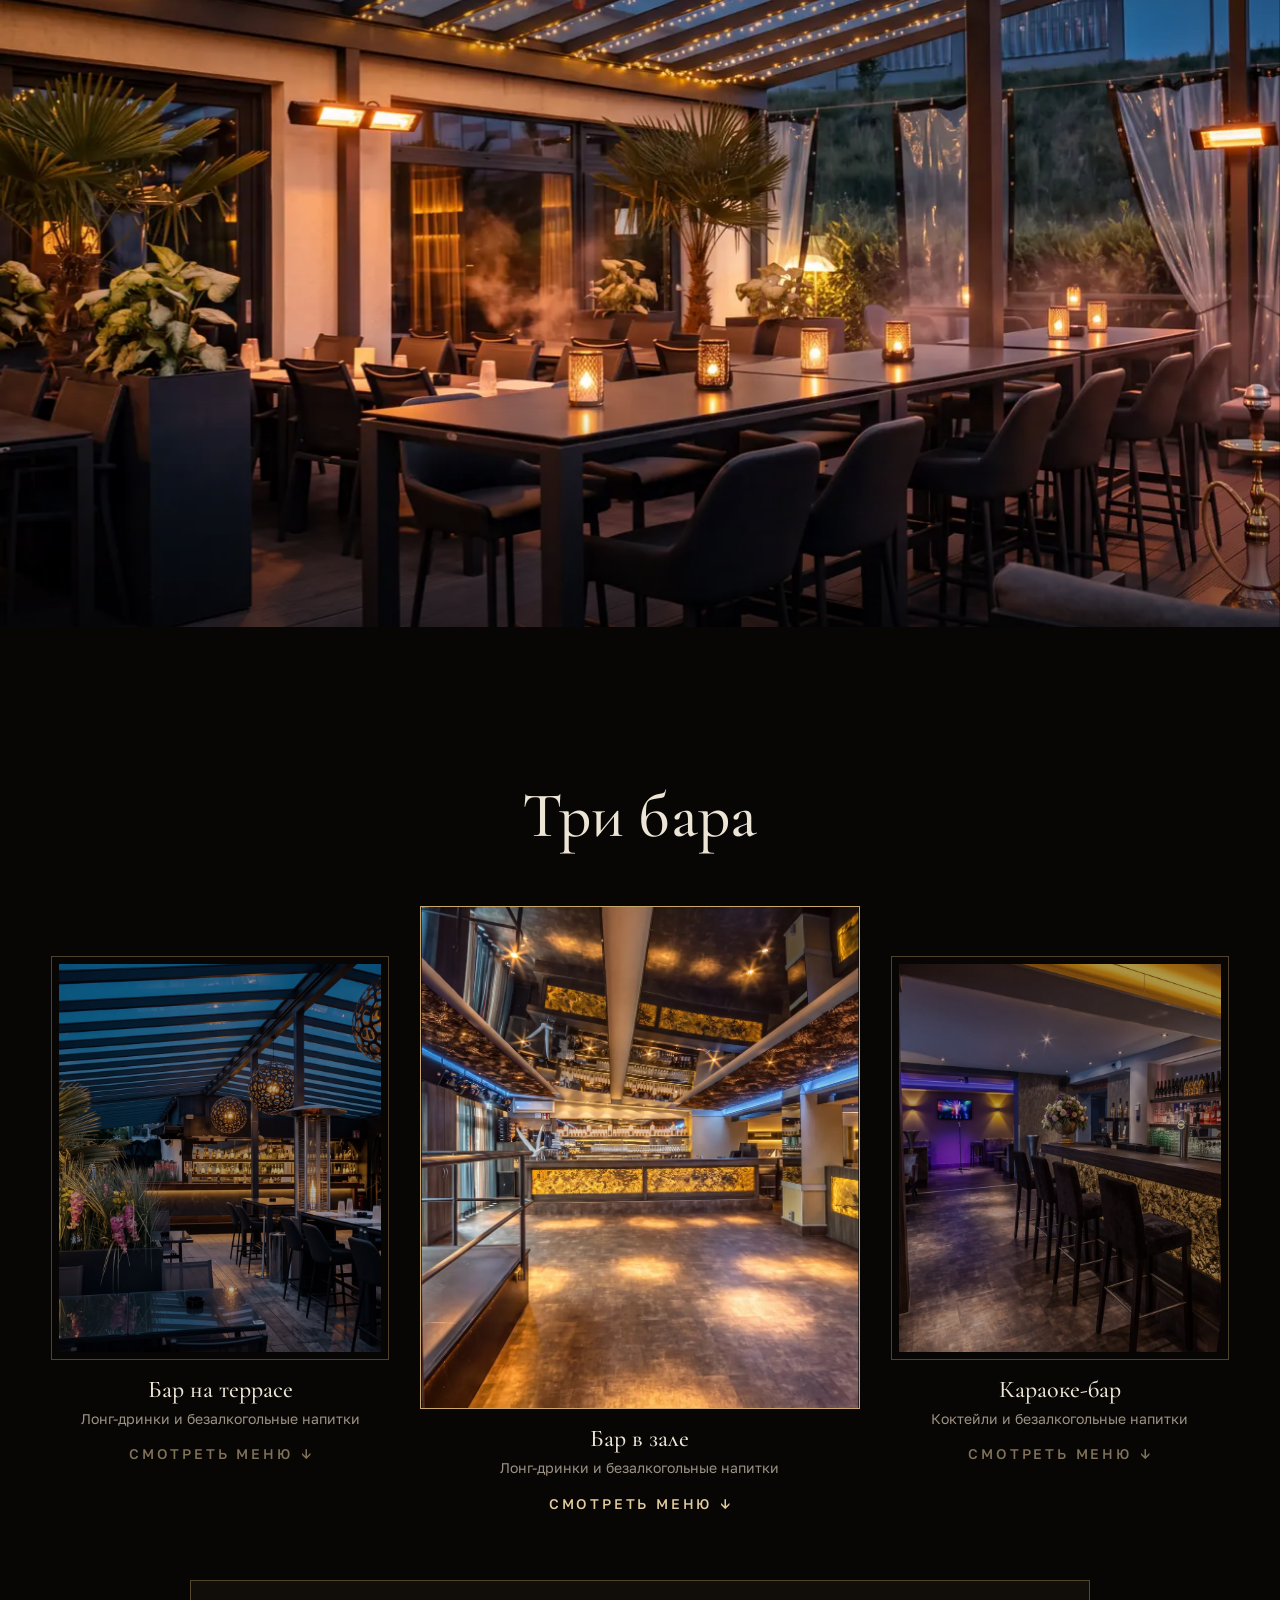
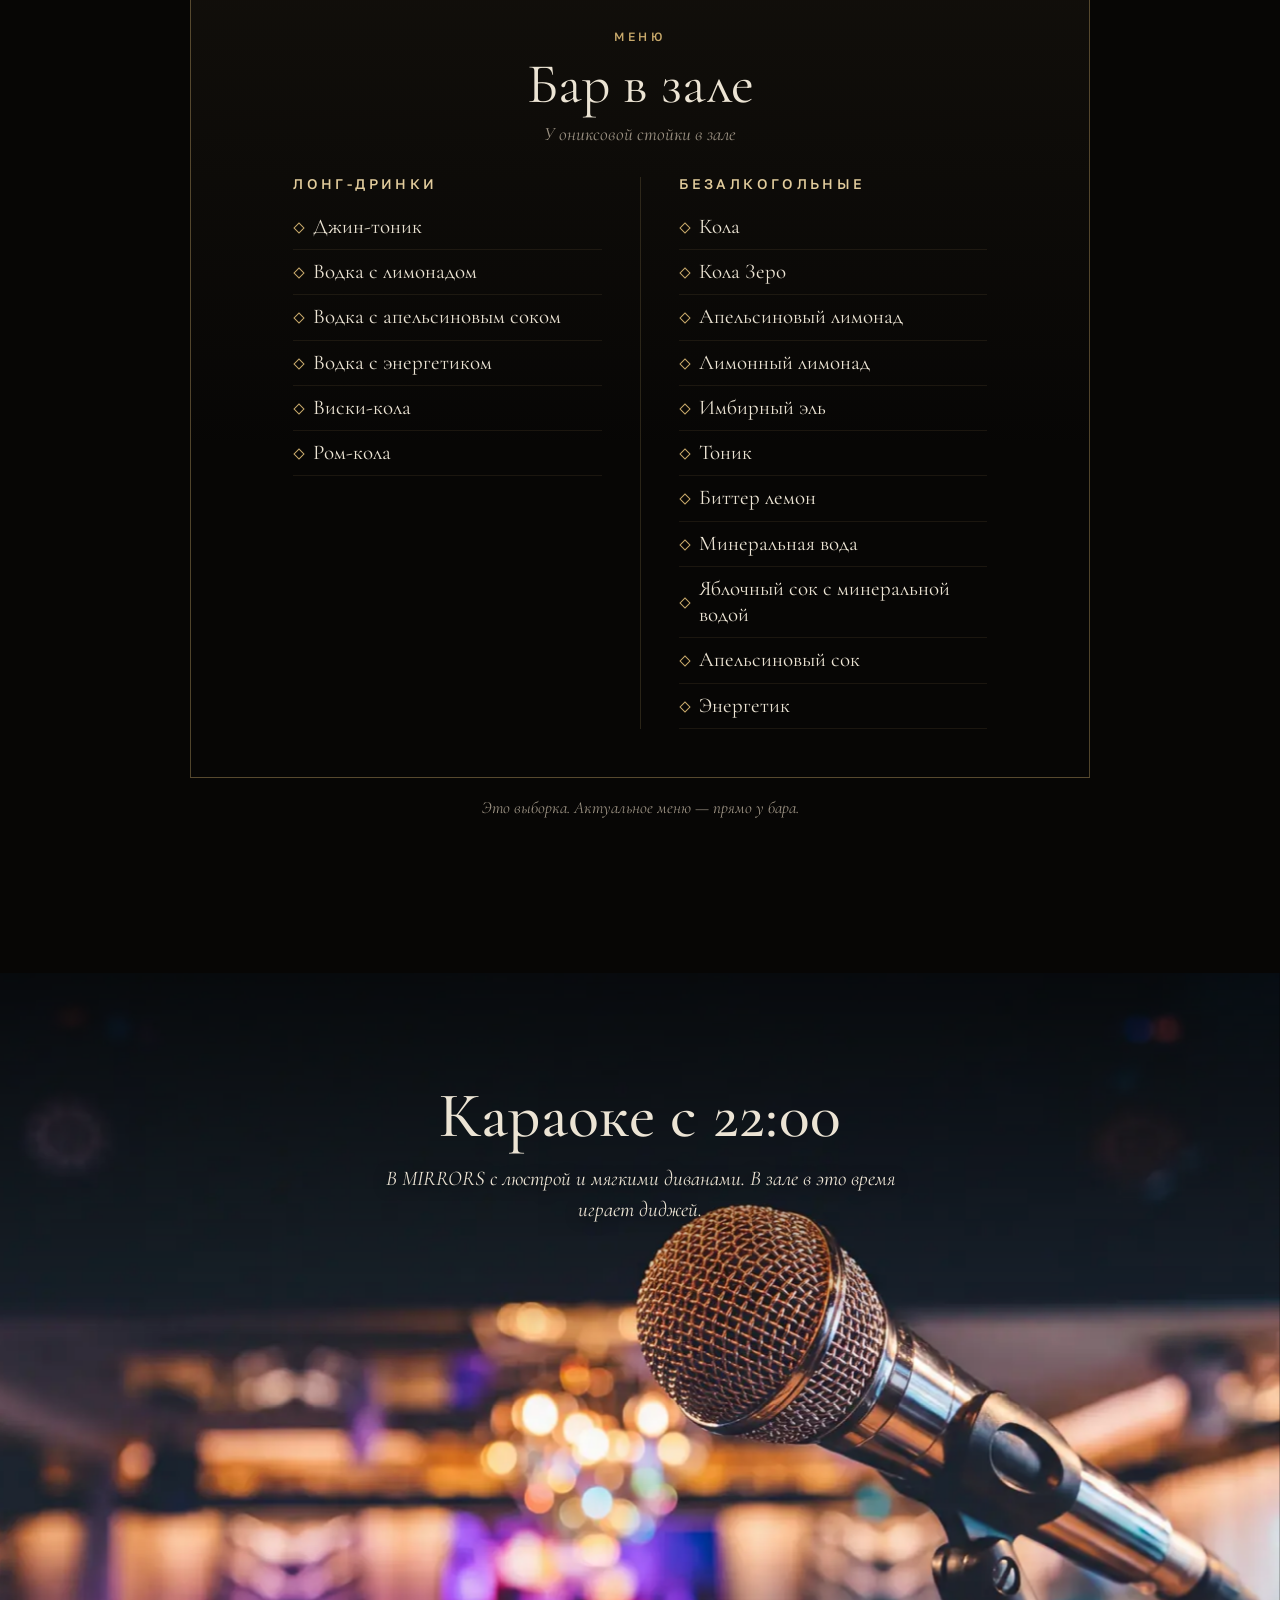
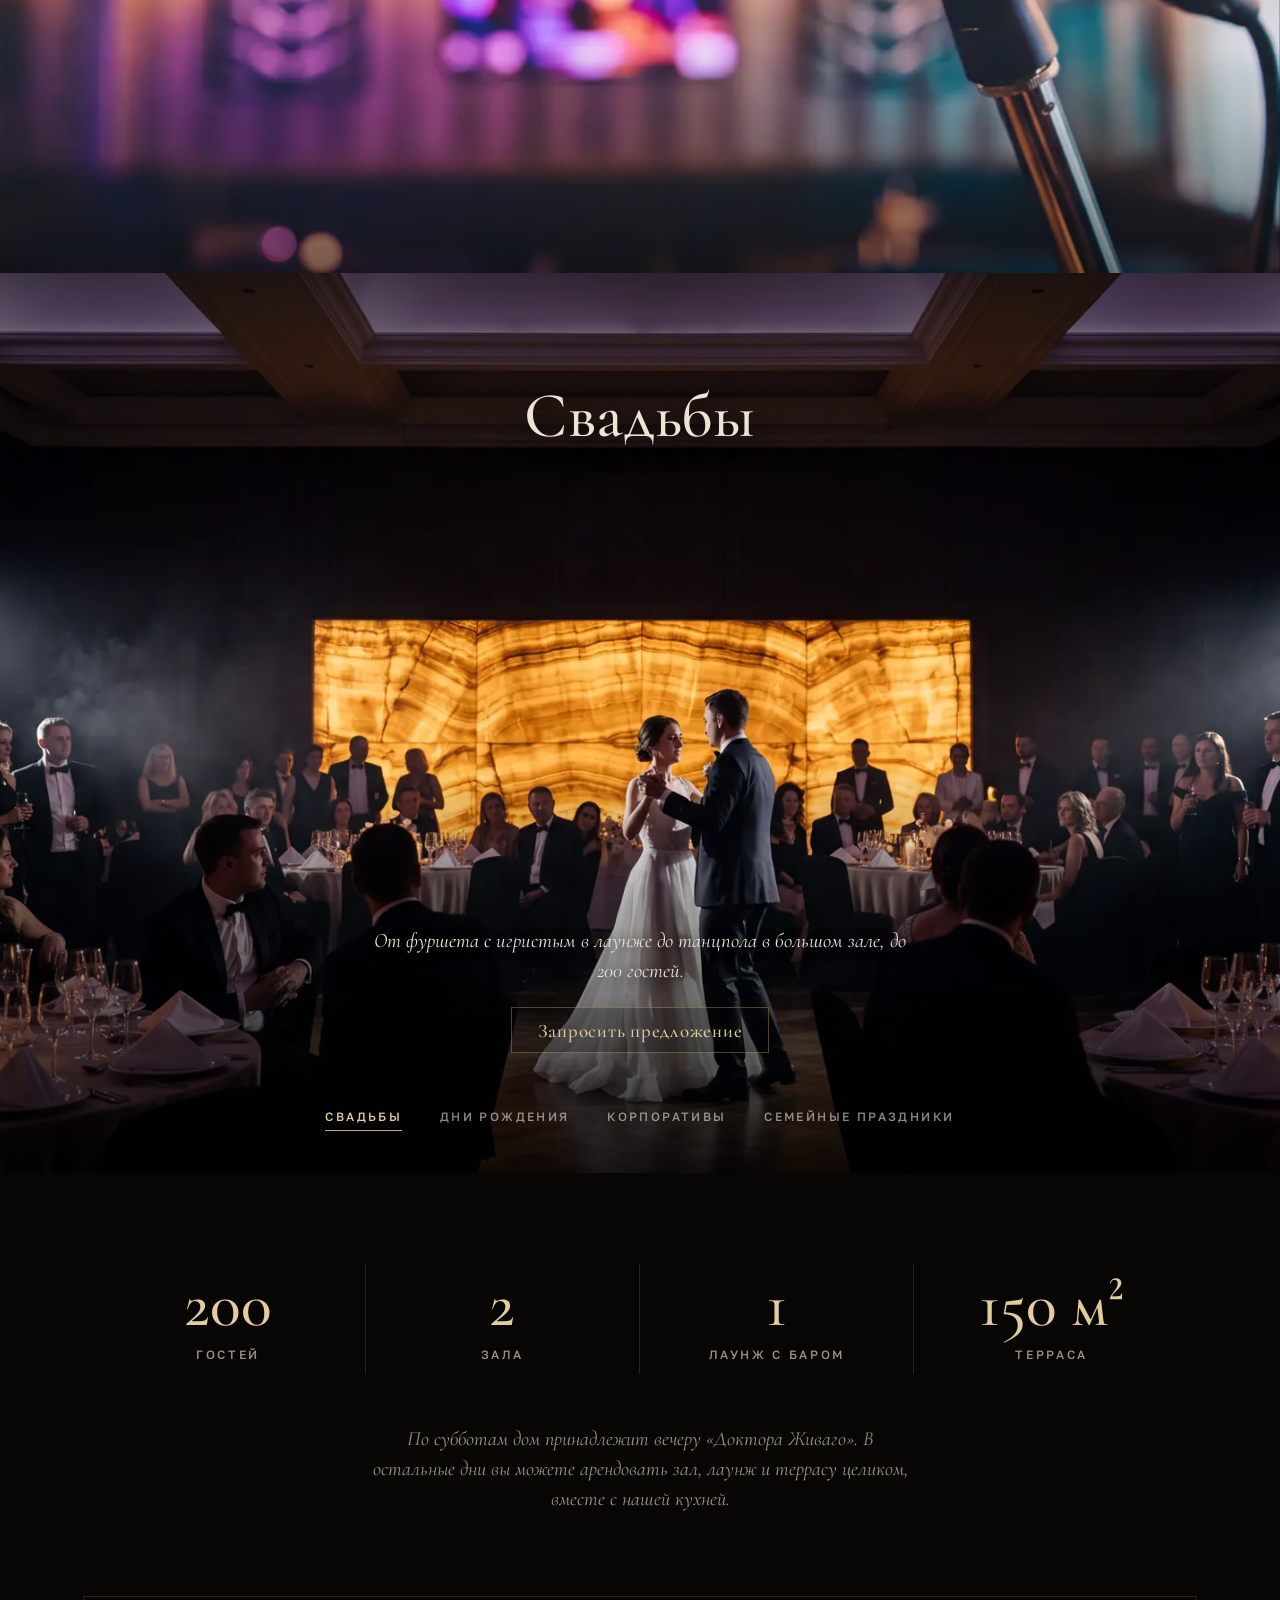
==== commit 8b9ffb06: "Kopfzeile: Angerhof-Logo oben links statt Schriftzug Co-Authored-By: Claude Opus 5.5 <noreply@anthro" ====
--- a/site/ru/index.html
+++ b/site/ru/index.html
@@ -13,14 +13,14 @@
 <link rel="preconnect" href="https://fonts.googleapis.com">
 <link rel="preconnect" href="https://fonts.gstatic.com" crossorigin>
 <link href="https://fonts.googleapis.com/css2?family=Cormorant+Garamond:ital,wght@0,400;0,500;0,600;1,400;1,500&family=Golos+Text:wght@400;500&display=swap" rel="stylesheet">
-<link rel="stylesheet" href="../assets/css/style.css?v=1795469506">
-<script src="../assets/js/img.js?v=1795469506"></script>
+<link rel="stylesheet" href="../assets/css/style.css?v=1795728515">
+<script src="../assets/js/img.js?v=1795728515"></script>
 <script>window.DRS_IG_FEED = ""; /* Behold-JSON-Link eintragen = neue Instagram-Videos erscheinen automatisch (docs/instagram.md) */</script>
 </head>
 <body>
 
 <header class="nav" id="nav">
-  <a class="nav__mark" href="#top" aria-label="Доктор Живаго, наверх">DR. SCHIWAGO</a>
+  <a class="nav__mark nav__mark--logo" href="#top" aria-label="Angerhof · Доктор Живаго, наверх"><img src="../assets/img/angerhof-logo-weiss.webp" alt="Angerhof, ресторан и площадка для мероприятий" width="900" height="340"></a>
   <nav class="nav__links" aria-label="Главное меню">
     <a href="#buffet">Шведский стол</a>
     <a href="#abend">Вечер</a>
@@ -348,6 +348,6 @@
   <p class="lightbox__cap"></p>
 </div>
 
-<script src="../assets/js/app.js?v=1795469506"></script>
+<script src="../assets/js/app.js?v=1795728515"></script>
 </body>
 </html>
--- a/site/assets/css/style.css
+++ b/site/assets/css/style.css
@@ -489,3 +489,11 @@
   .barmenu li { font-size: 19px; }
   .bar__hint { font-size: 14px; }
 }
+
+/* Kopfzeile: Angerhof-Logo oben links (Eugen 26.11.2026), immer sichtbar */
+.nav__mark--logo { opacity: 1 !important; padding: 2px 0; }
+.nav__mark--logo img { display: block; height: 52px; width: auto; max-width: none; }
+.nav.is-solid .nav__mark--logo img { height: 46px; }
+@media (max-width: 720px) {
+  .nav__mark--logo img, .nav.is-solid .nav__mark--logo img { height: 34px; }
+}
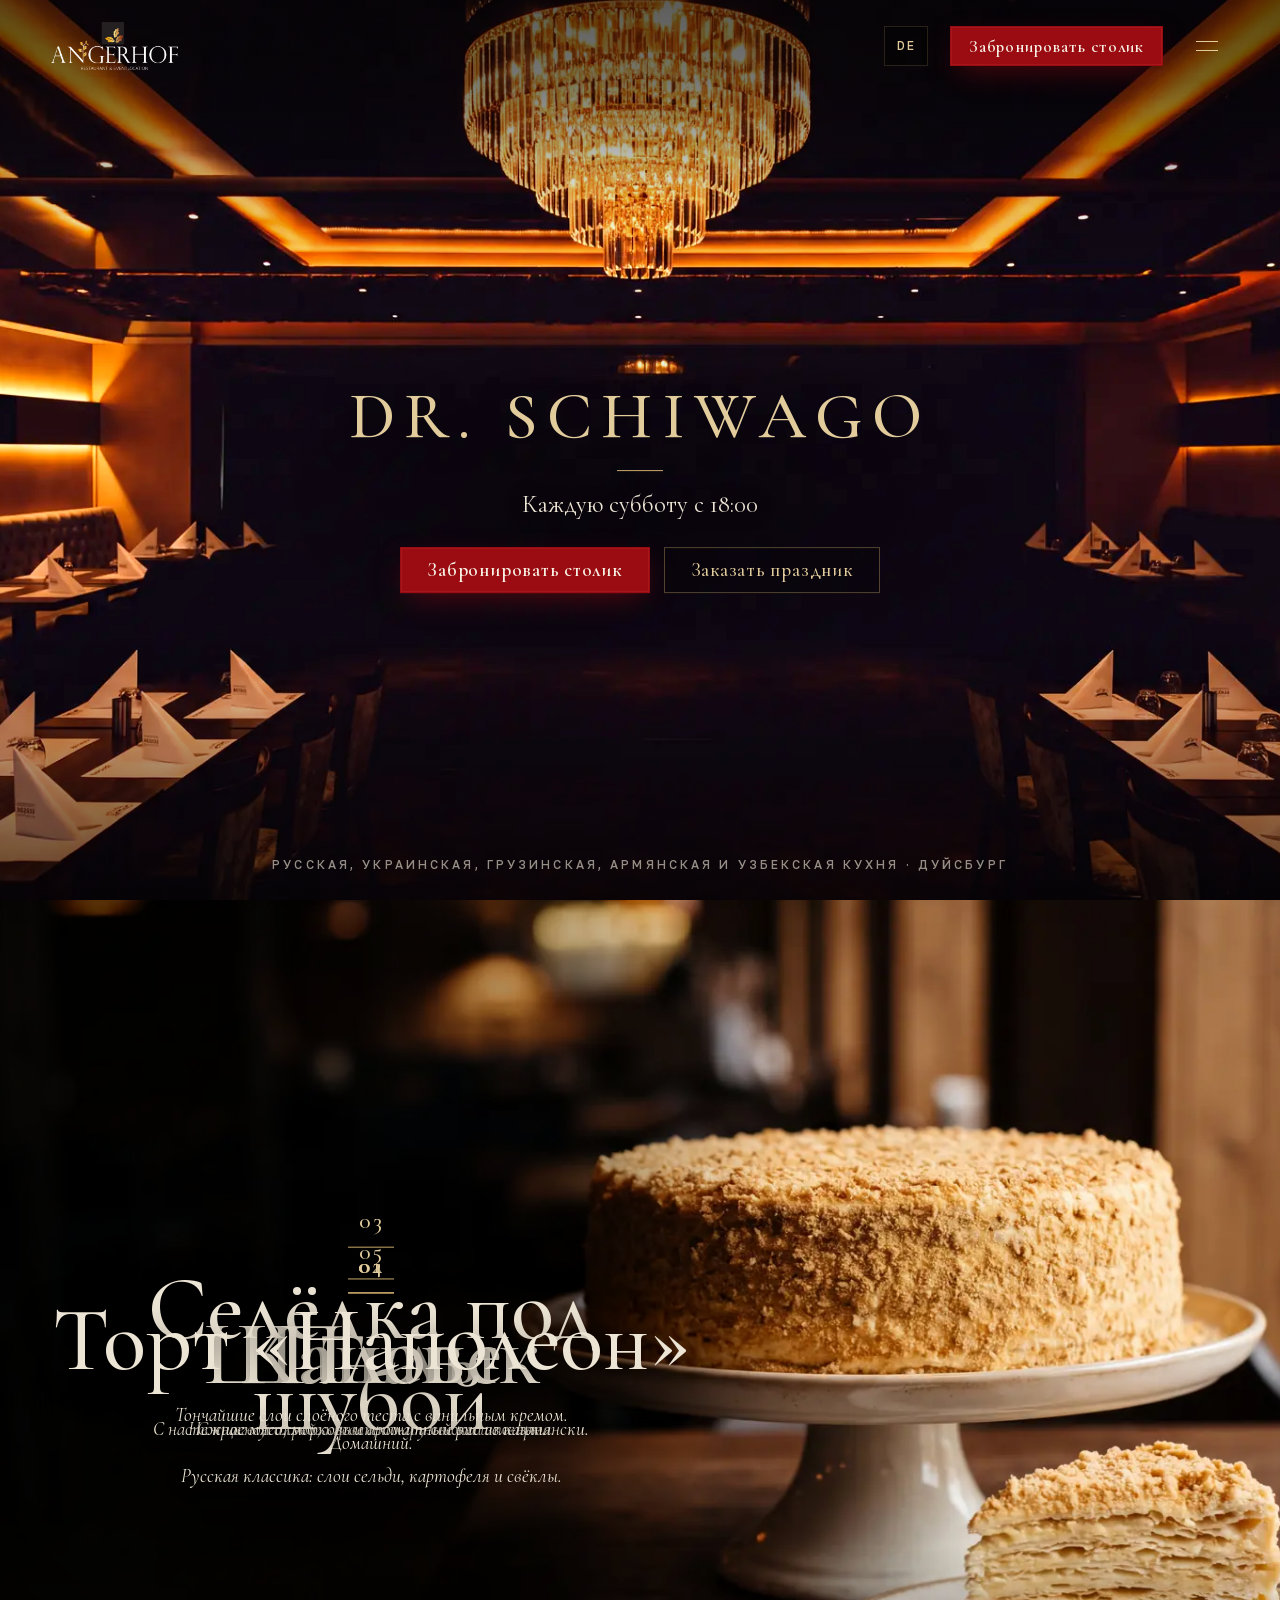
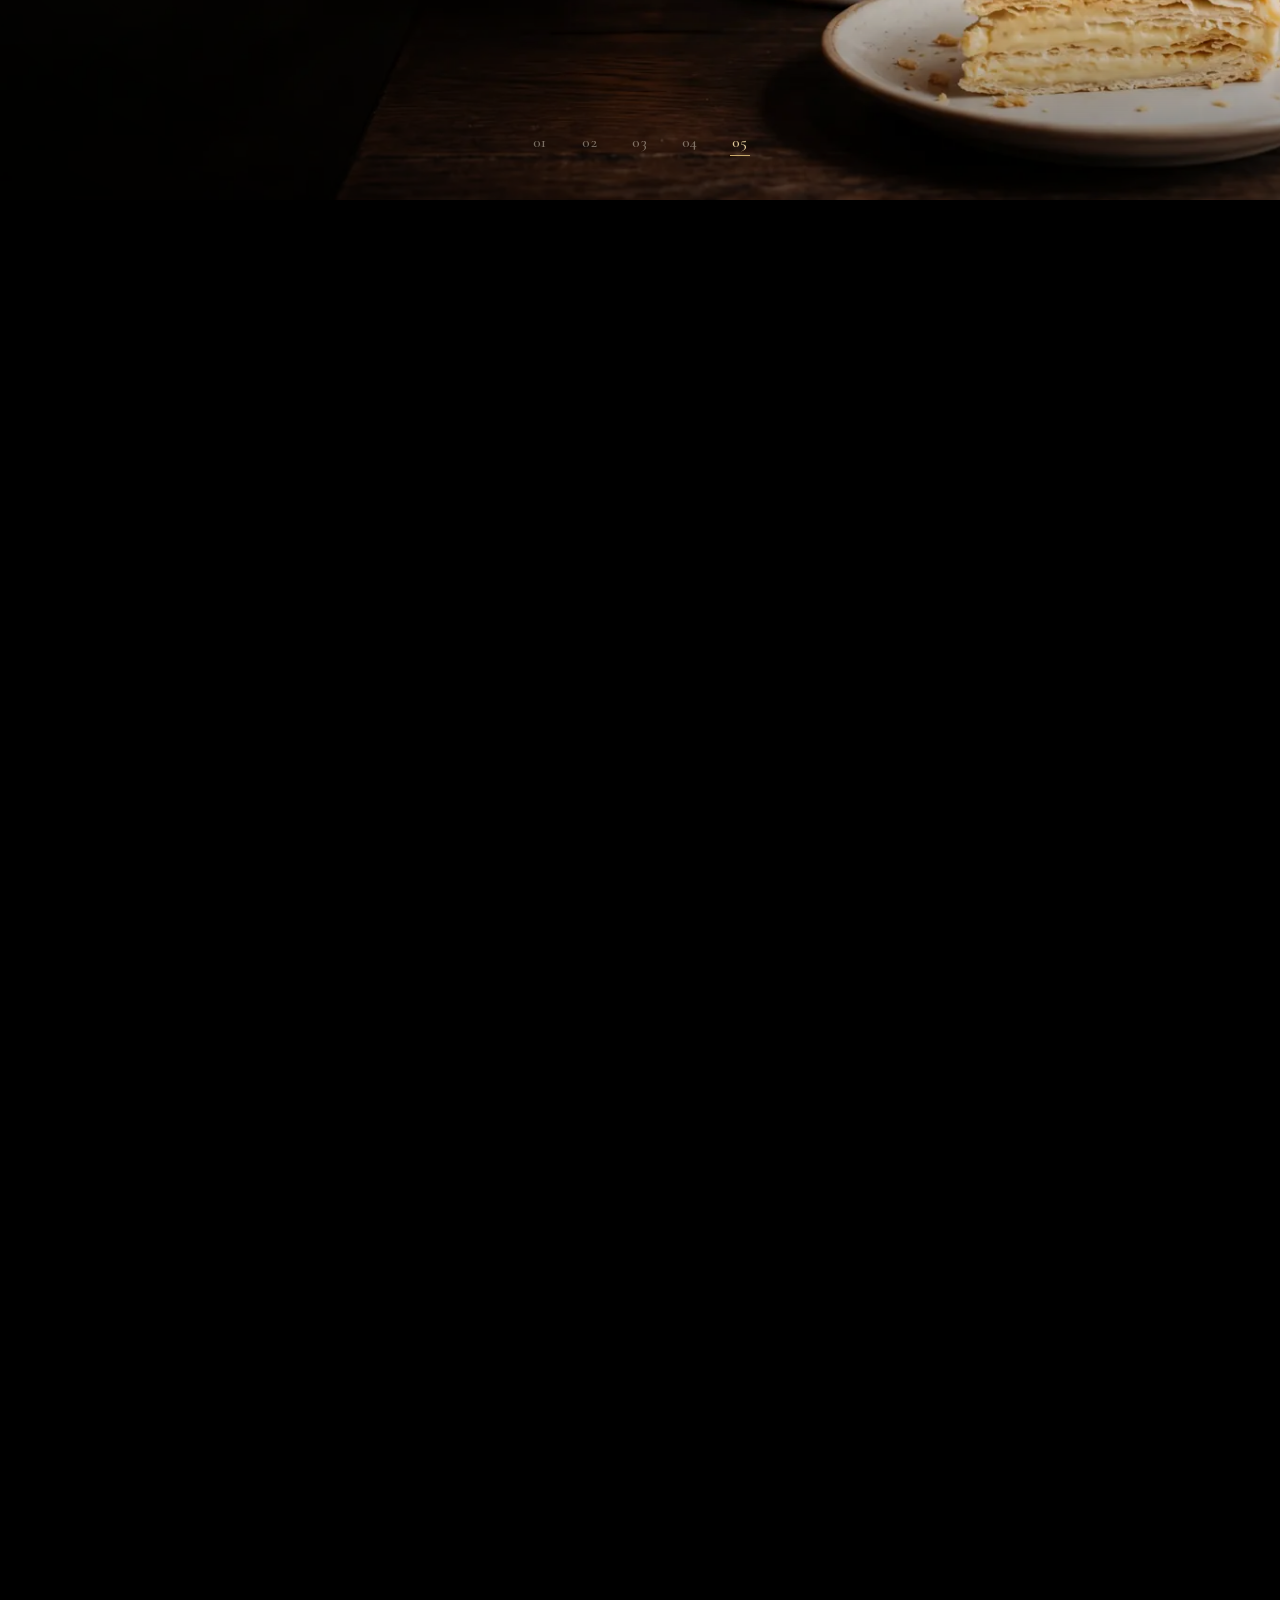
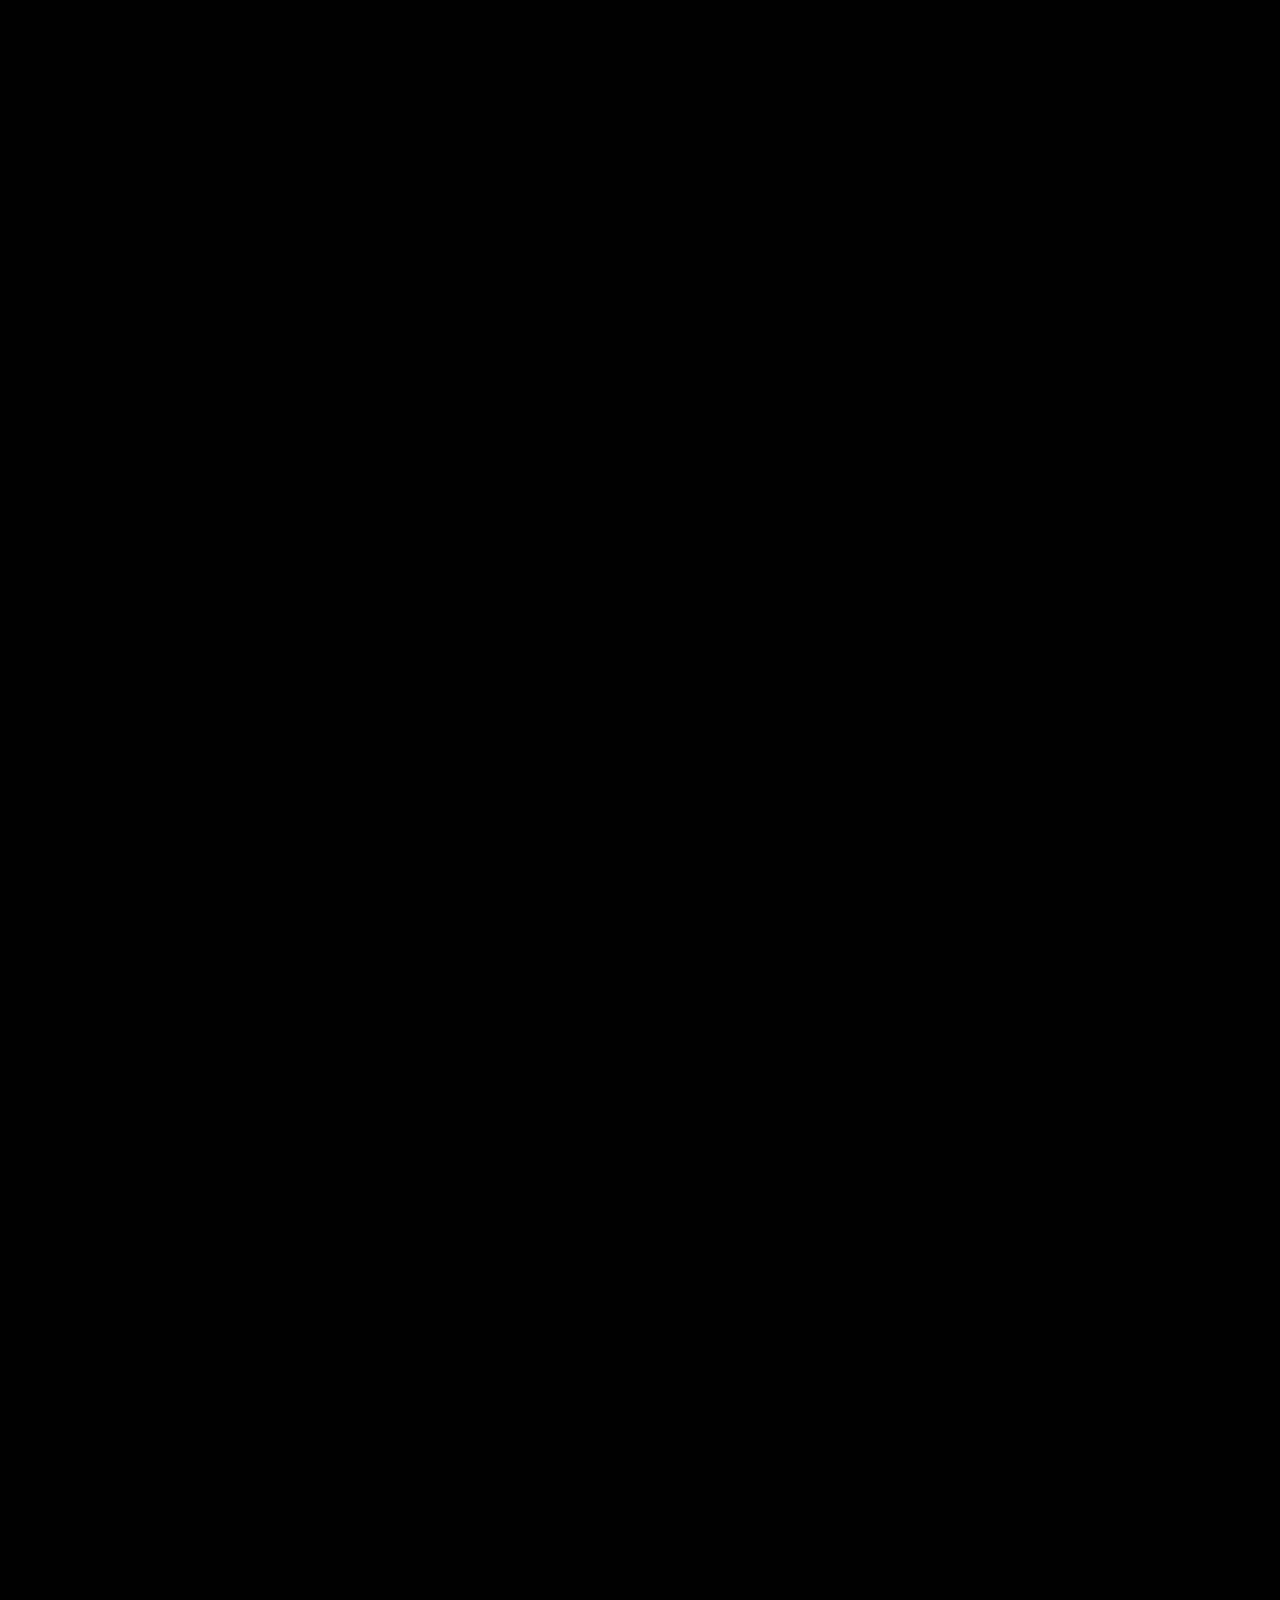
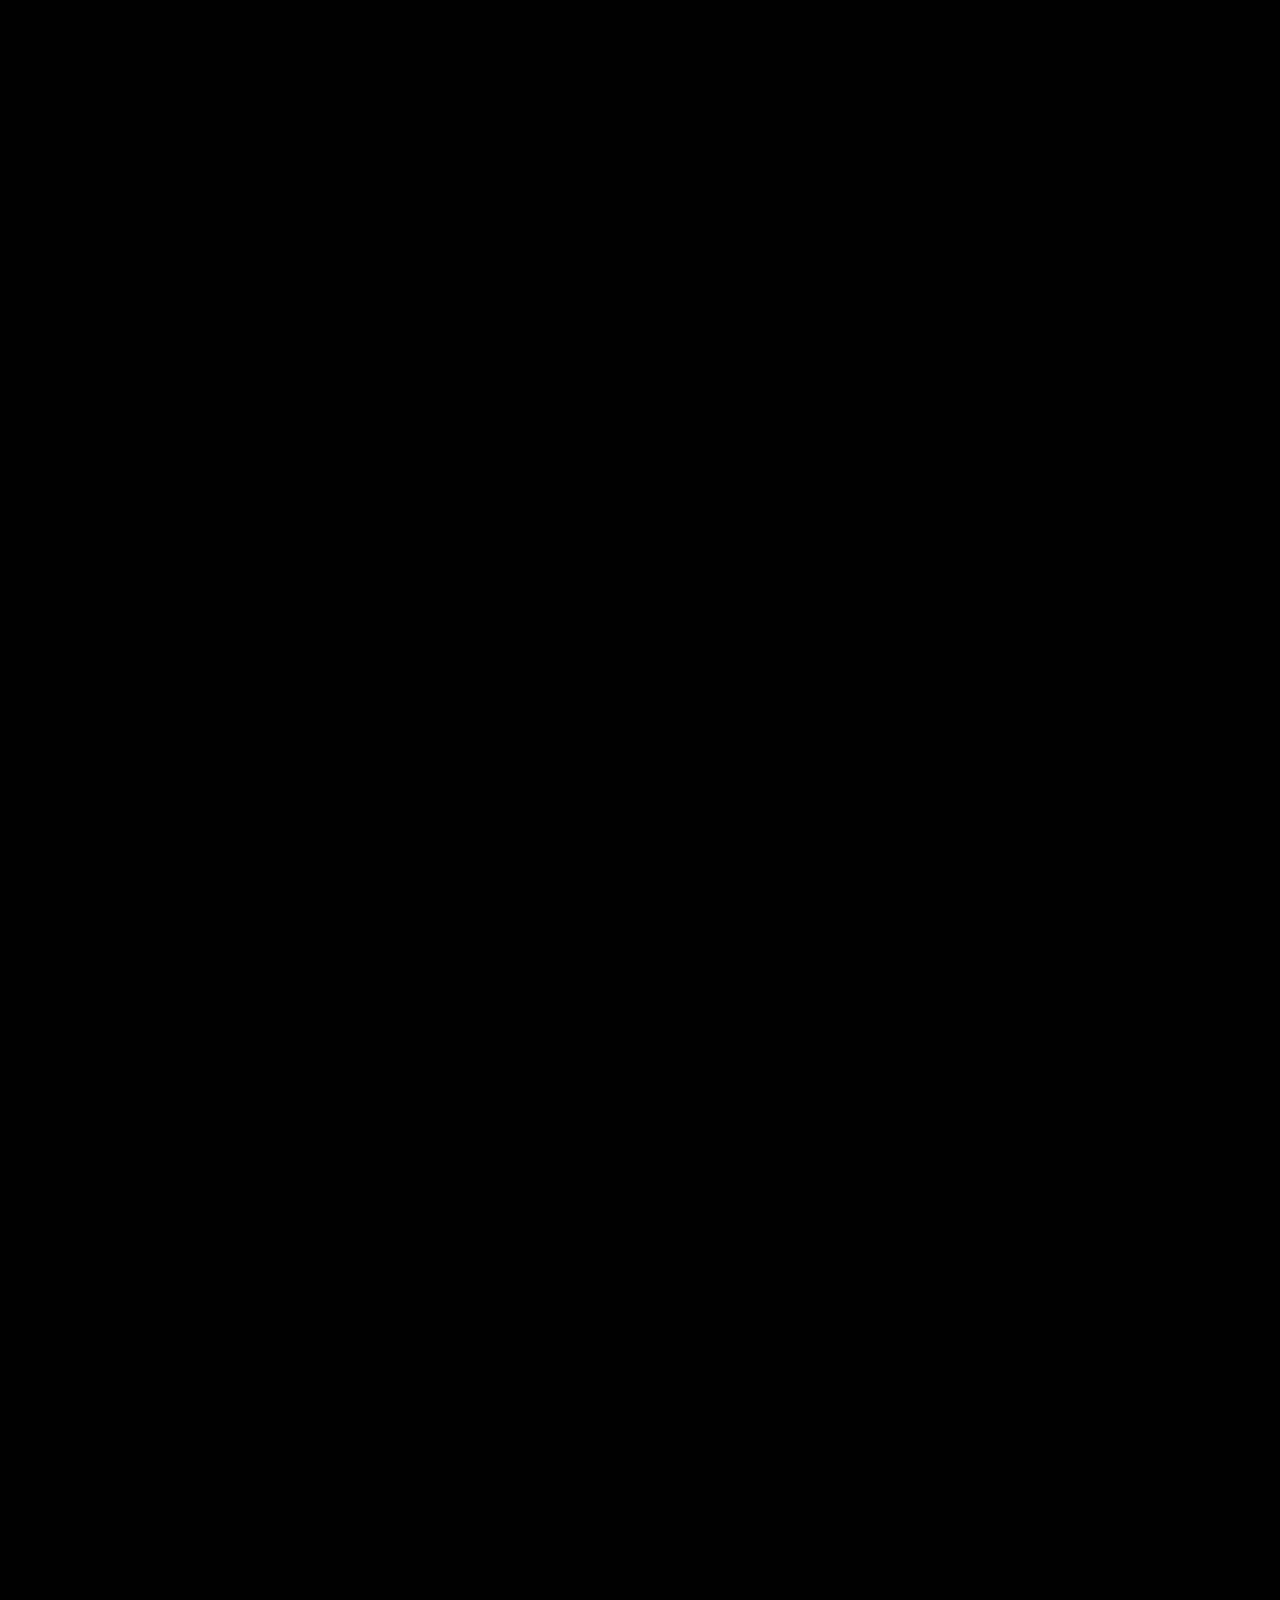
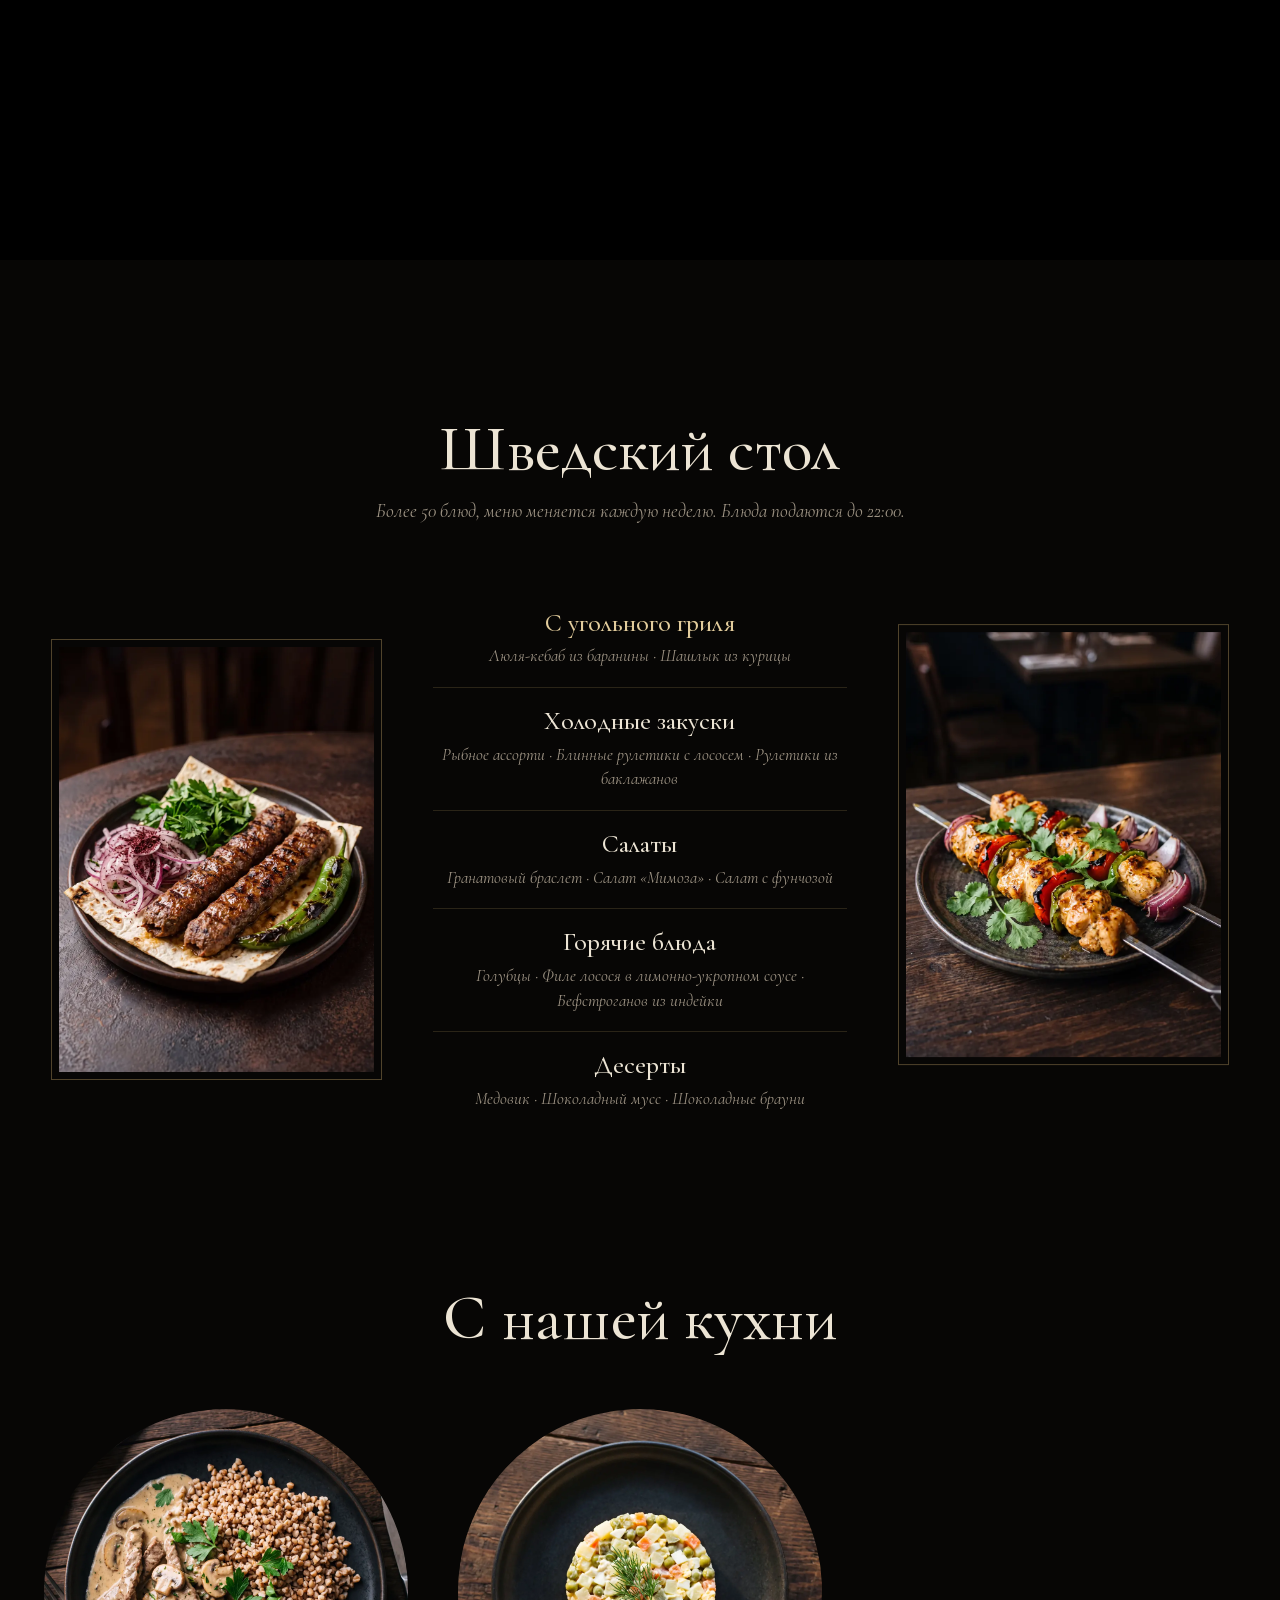
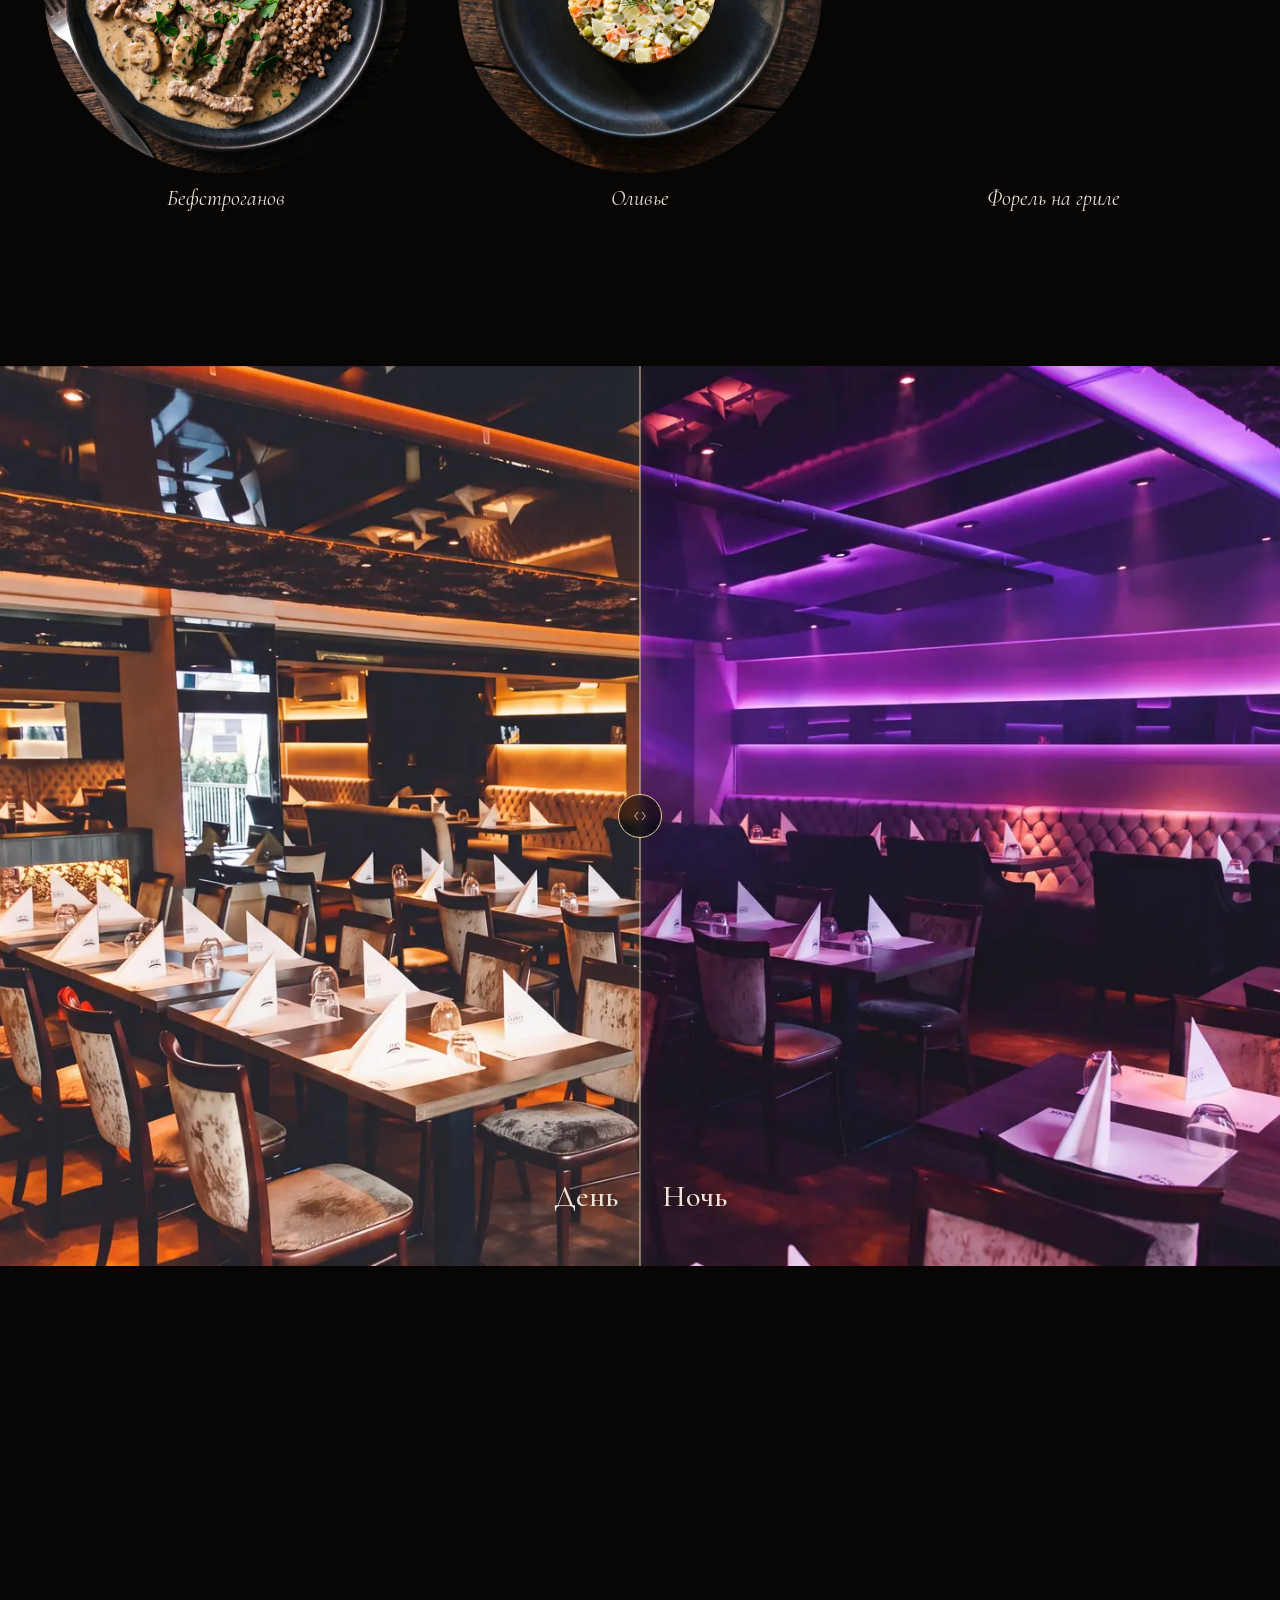
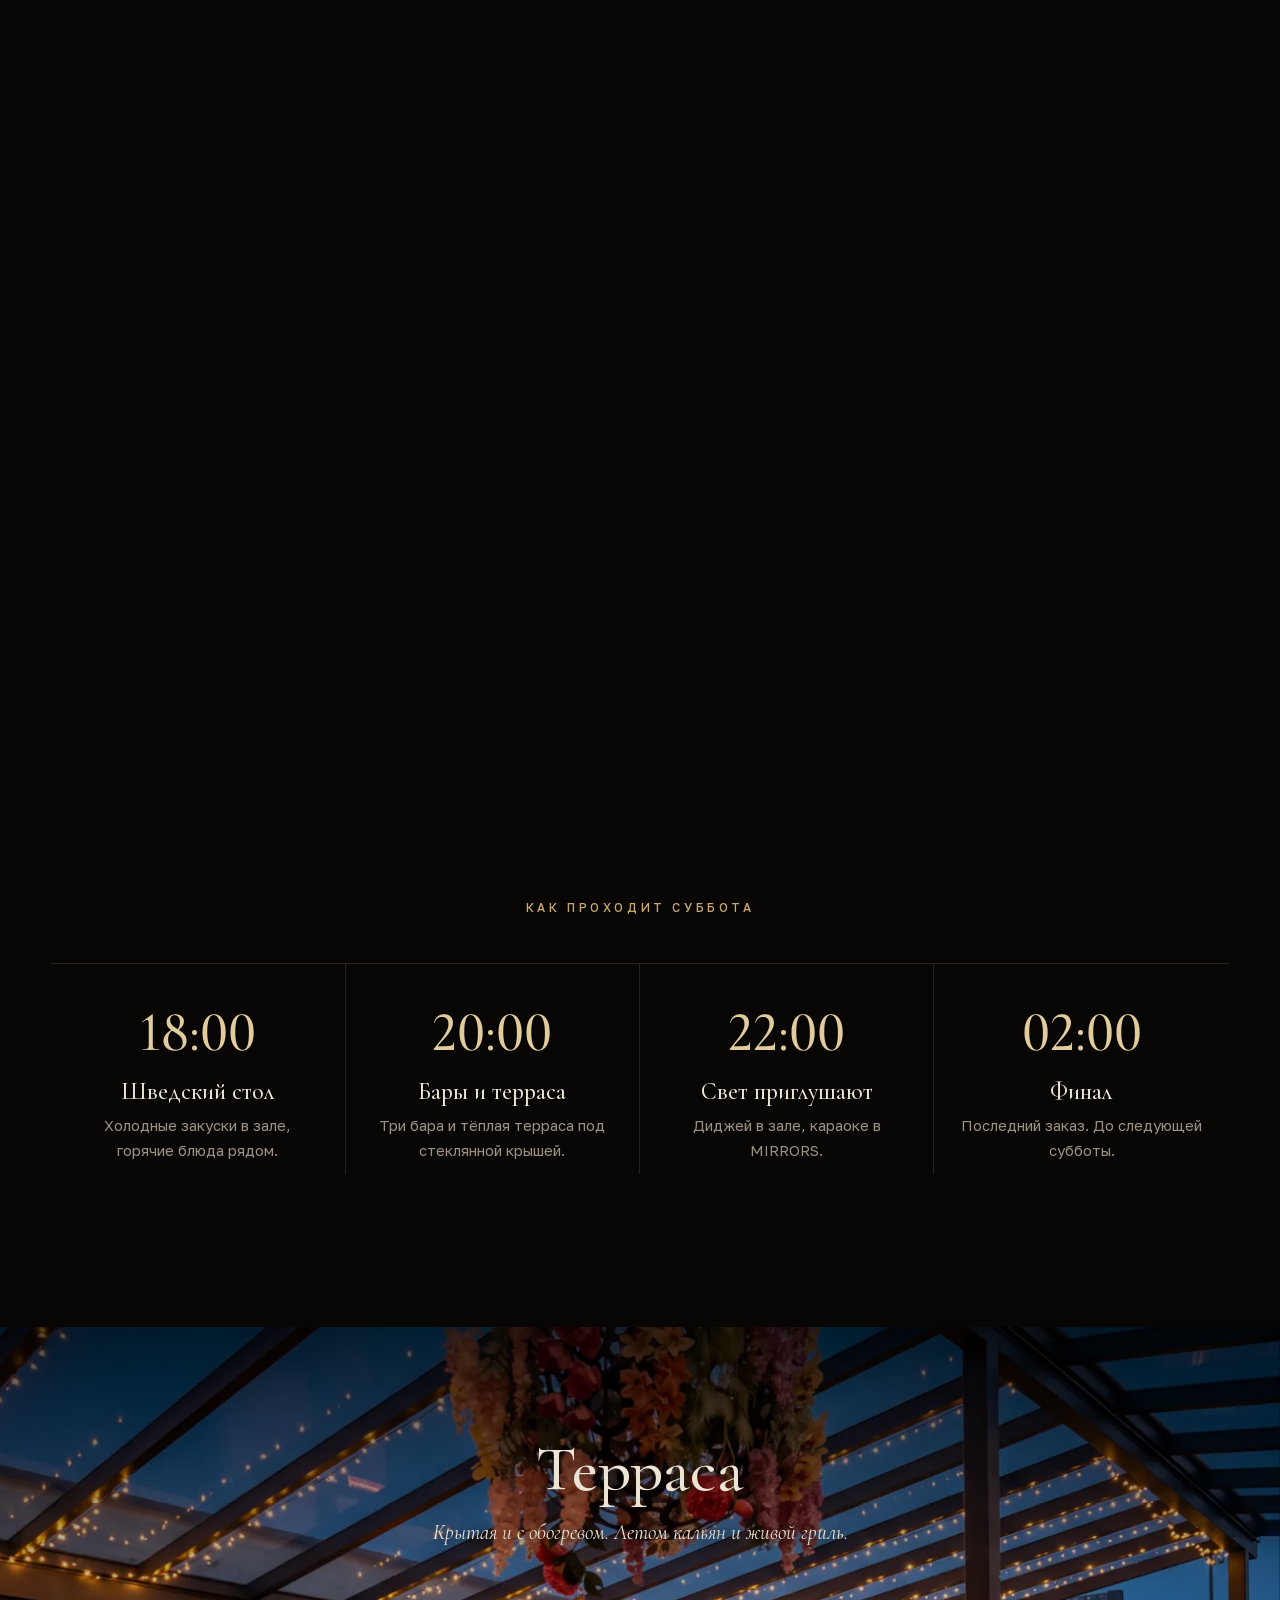
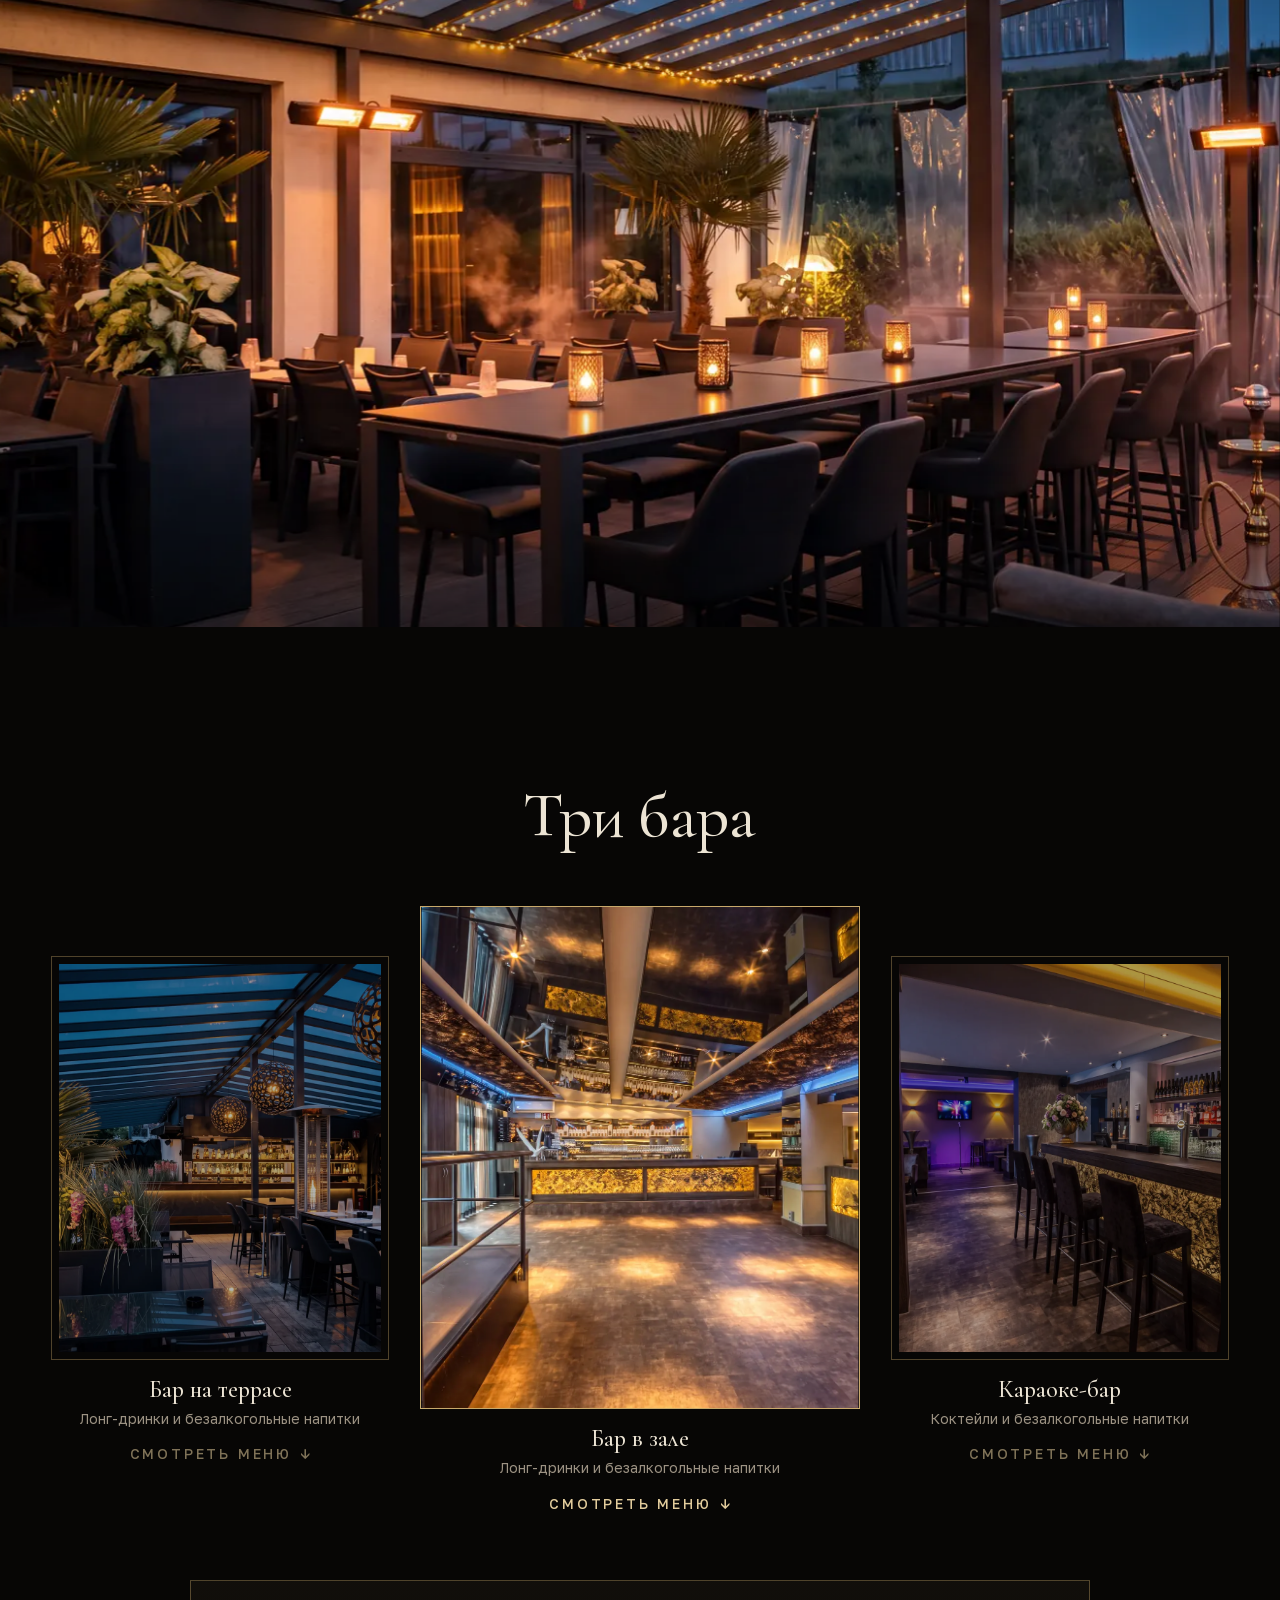
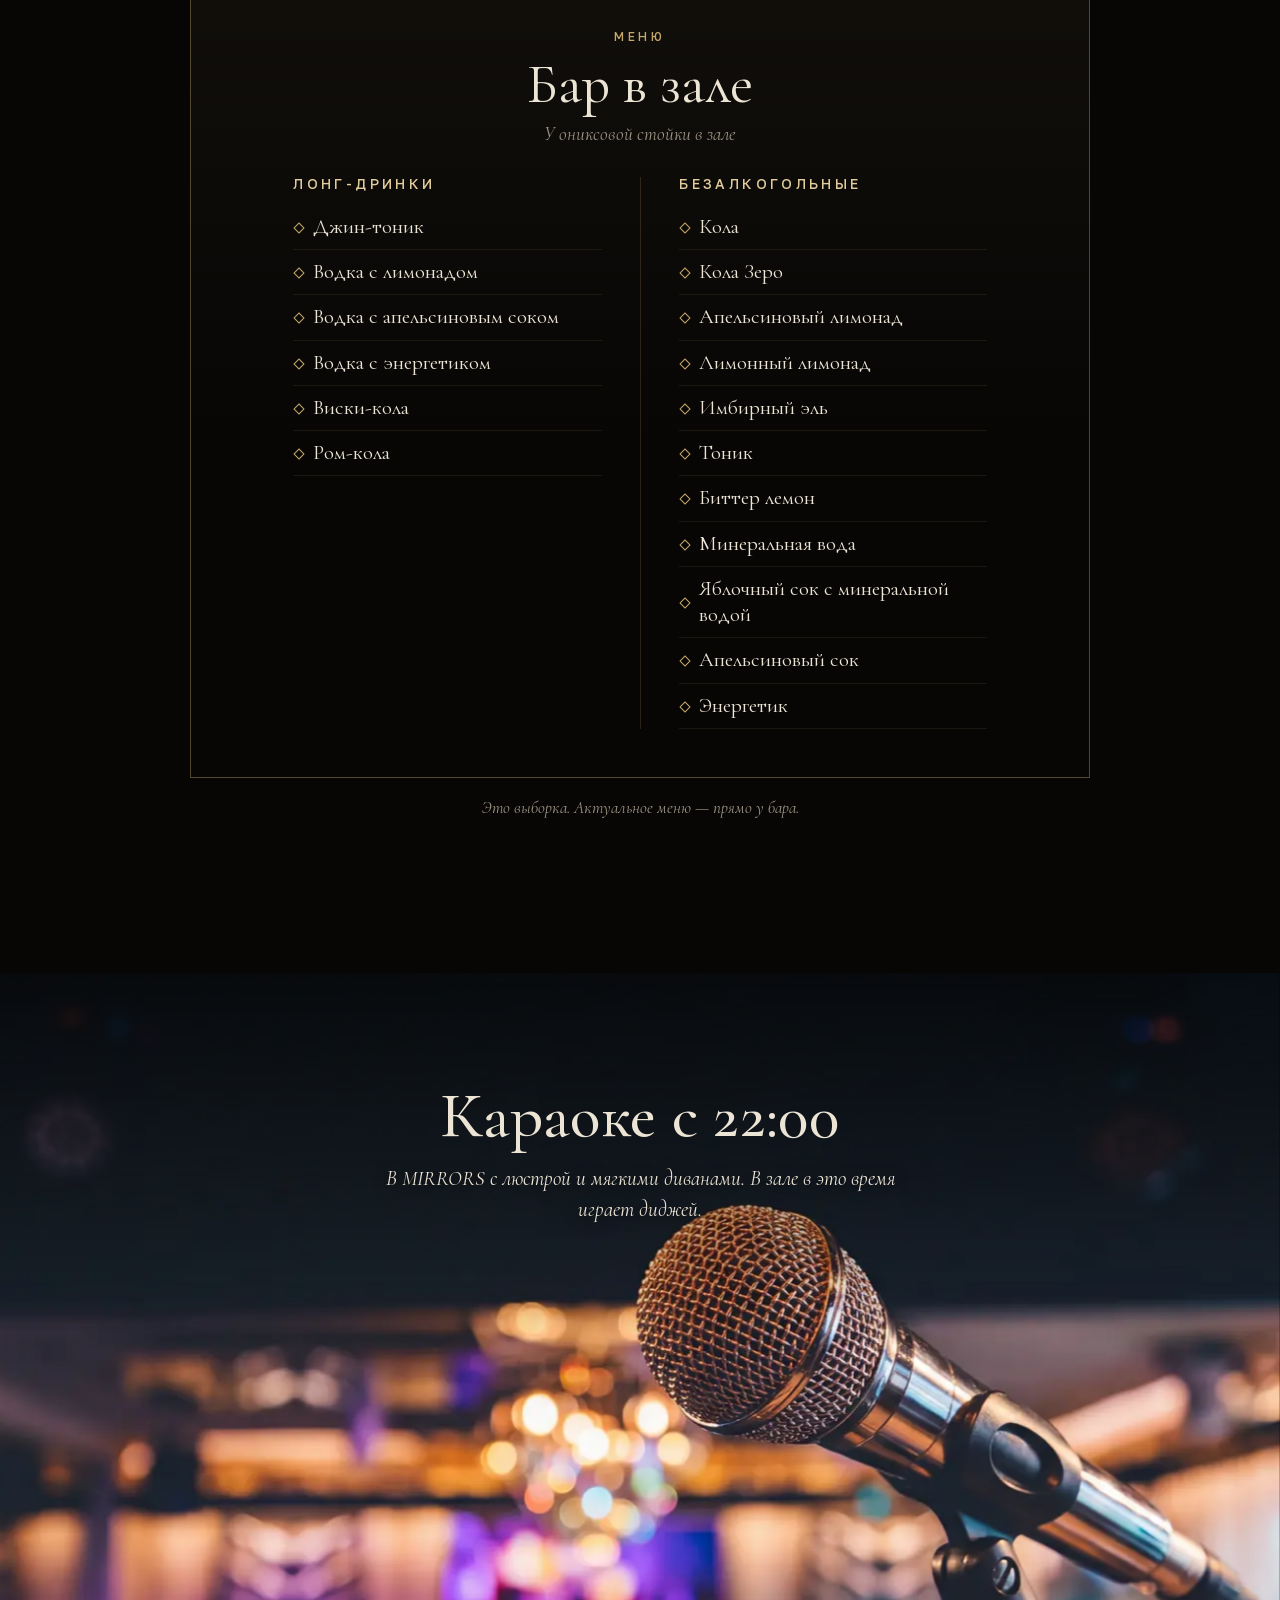
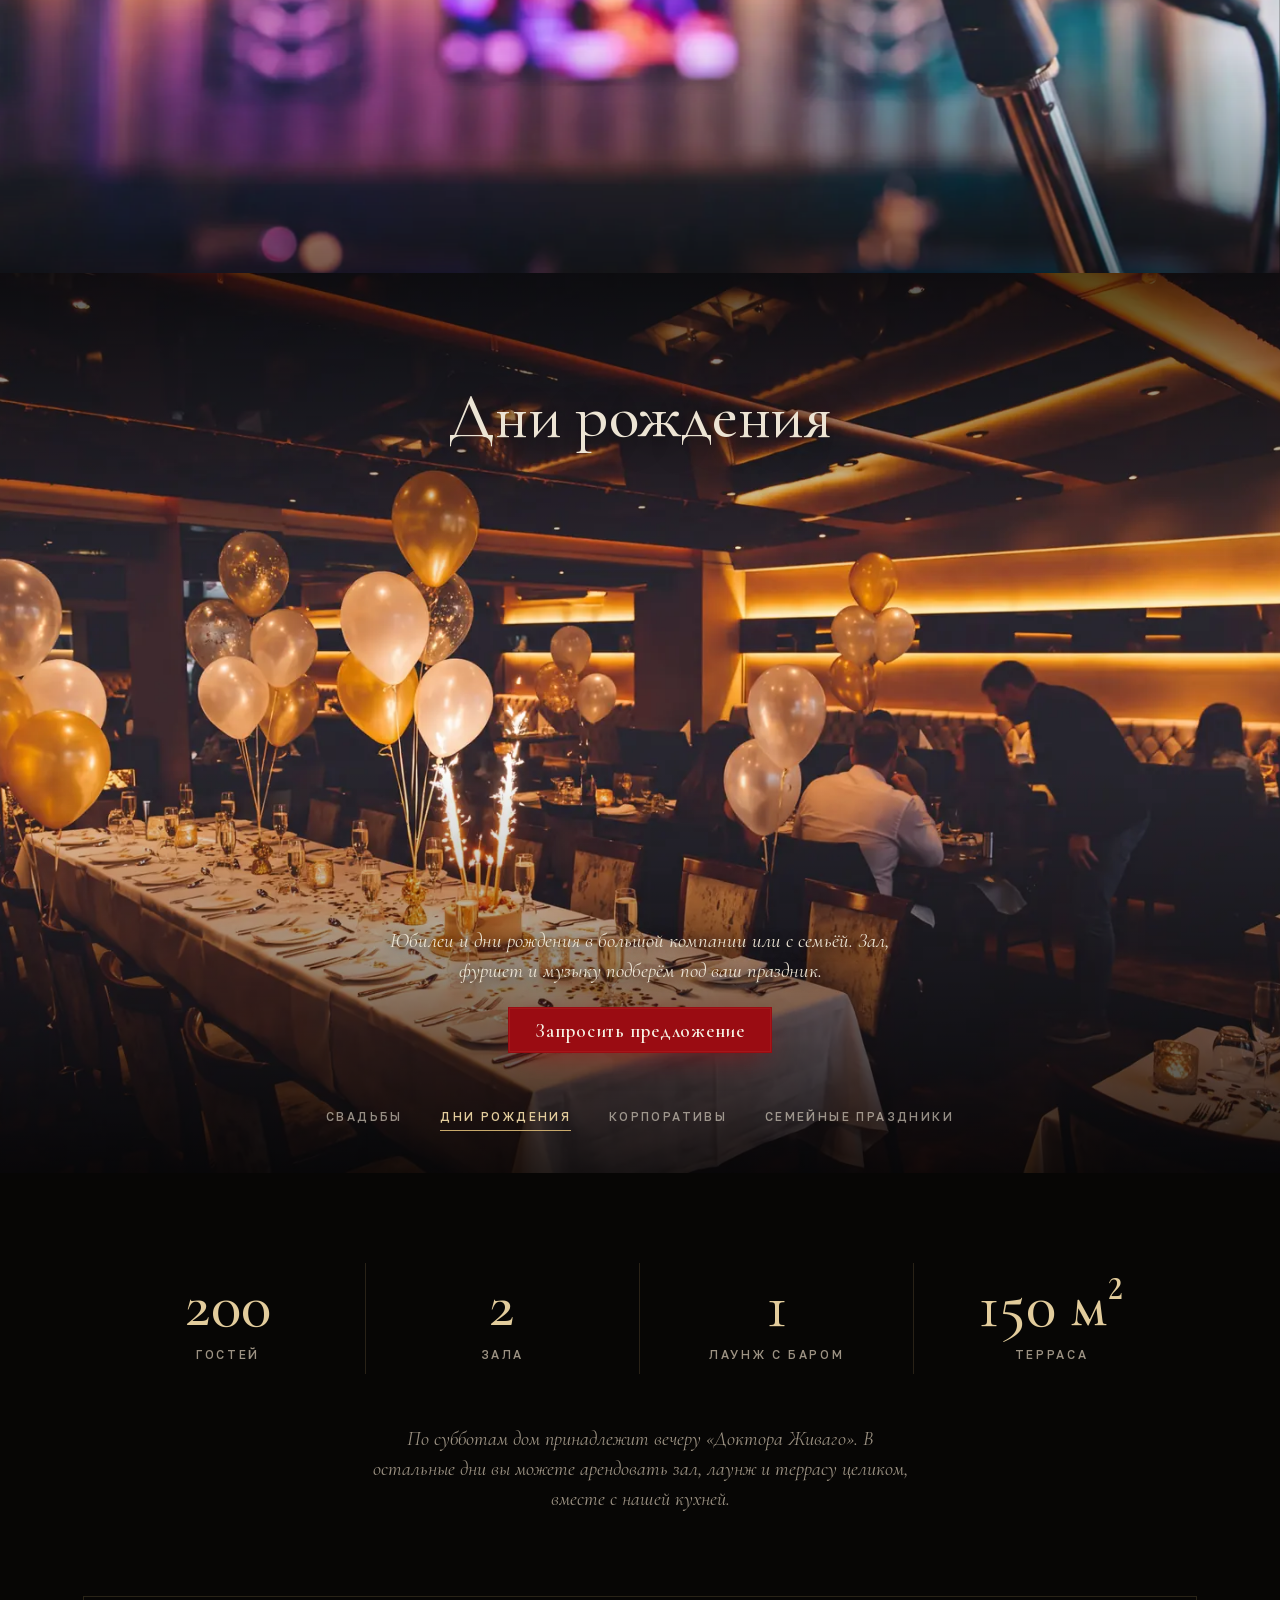
==== commit b2b2c0db: "Ladezeit: Startbild direkt im HTML + Vorladen, Titel ohne Wartezeit, Schriften lokal; Logo gleich gr" ====
--- a/site/ru/index.html
+++ b/site/ru/index.html
@@ -10,17 +10,18 @@
 <link rel="alternate" hreflang="de" href="https://engelstraenen.github.io/drschiwago/index.html">
 <link rel="alternate" hreflang="ru" href="https://engelstraenen.github.io/drschiwago/ru/index.html">
 <link rel="icon" href="https://drschiwago.de/favicon.png">
-<link rel="preconnect" href="https://fonts.googleapis.com">
-<link rel="preconnect" href="https://fonts.gstatic.com" crossorigin>
-<link href="https://fonts.googleapis.com/css2?family=Cormorant+Garamond:ital,wght@0,400;0,500;0,600;1,400;1,500&family=Golos+Text:wght@400;500&display=swap" rel="stylesheet">
-<link rel="stylesheet" href="../assets/css/style.css?v=1795728515">
-<script src="../assets/js/img.js?v=1795728515"></script>
+<link rel="preload" as="image" href="../assets/img/saal-kronleuchter-m-s.webp?v=1795730989" imagesrcset="../assets/img/saal-kronleuchter-m-s.webp?v=1795730989 900w, ../assets/img/saal-kronleuchter-m-l.webp?v=1795730989 1800w" imagesizes="100vw" media="(max-aspect-ratio: 4/5)" fetchpriority="high">
+<link rel="preload" as="image" href="../assets/img/saal-kronleuchter-s.webp?v=1795730989" imagesrcset="../assets/img/saal-kronleuchter-s.webp?v=1795730989 1800w, ../assets/img/saal-kronleuchter-l.webp?v=1795730989 3840w" imagesizes="100vw" media="(min-aspect-ratio: 4.001/5)" fetchpriority="high">
+<link rel="preload" as="font" type="font/woff2" href="../assets/fonts/cormorant-garamond-normal-latin.woff2" crossorigin>
+<link rel="stylesheet" href="../assets/css/fonts.css?v=1795730989">
+<link rel="stylesheet" href="../assets/css/style.css?v=1795730989">
+<script src="../assets/js/img.js?v=1795730989"></script>
 <script>window.DRS_IG_FEED = ""; /* Behold-JSON-Link eintragen = neue Instagram-Videos erscheinen automatisch (docs/instagram.md) */</script>
 </head>
 <body>
 
 <header class="nav" id="nav">
-  <a class="nav__mark nav__mark--logo" href="#top" aria-label="Angerhof · Доктор Живаго, наверх"><img src="../assets/img/angerhof-logo-weiss.webp" alt="Angerhof, ресторан и площадка для мероприятий" width="900" height="340"></a>
+  <a class="nav__mark nav__mark--logo" href="#top" aria-label="Angerhof · Доктор Живаго, наверх"><img src="../assets/img/angerhof-logo-weiss.webp?v=1795730989" alt="Angerhof, ресторан и площадка для мероприятий" width="900" height="340"></a>
   <nav class="nav__links" aria-label="Главное меню">
     <a href="#buffet">Шведский стол</a>
     <a href="#abend">Вечер</a>
@@ -41,7 +42,7 @@
 
   <!-- 1 · HERO -->
   <section class="hero" id="hero" data-need="saal-kronleuchter">
-    <img class="hero__img" data-img="saal-kronleuchter" alt="Зал «Доктора Живаго» с хрустальной люстрой в тёплом свете">
+    <picture class="hero__pic"><source media="(max-aspect-ratio: 4/5)" srcset="../assets/img/saal-kronleuchter-m-s.webp?v=1795730989 900w, ../assets/img/saal-kronleuchter-m-l.webp?v=1795730989 1800w" sizes="100vw"><img class="hero__img" data-img="saal-kronleuchter" data-static src="../assets/img/saal-kronleuchter-s.webp?v=1795730989" srcset="../assets/img/saal-kronleuchter-s.webp?v=1795730989 1800w, ../assets/img/saal-kronleuchter-l.webp?v=1795730989 3840w" sizes="100vw" width="5504" height="3072" fetchpriority="high" decoding="async" alt="Зал «Доктора Живаго» с хрустальной люстрой в тёплом свете"></picture>
     <div class="hero__glow" aria-hidden="true"></div>
     <div class="hero__shade" aria-hidden="true"></div>
     <div class="hero__text">
@@ -196,7 +197,7 @@
       <h2 class="title events__title" data-ev-title>Свадьбы</h2>
       <div class="events__copy">
         <p data-ev-text>От фуршета с игристым в лаунже до танцпола в большом зале, до 200 гостей.</p>
-        <a class="line-btn" data-ev-link href="anfrage.html?anlass=Hochzeit">Запросить предложение</a>
+        <a class="line-btn line-btn--blood" data-ev-link href="anfrage.html?anlass=Hochzeit">Запросить предложение</a>
       </div>
       <div class="events__tabs" role="tablist" aria-label="Выберите повод">
         <button class="ev is-on" role="tab" aria-selected="true">Свадьбы</button>
@@ -348,6 +349,6 @@
   <p class="lightbox__cap"></p>
 </div>
 
-<script src="../assets/js/app.js?v=1795728515"></script>
+<script src="../assets/js/app.js?v=1795730989"></script>
 </body>
 </html>
--- a/site/assets/css/fonts.css
+++ b/site/assets/css/fonts.css
@@ -0,0 +1,397 @@
+/* Schriften lokal (vorher Google Fonts), erzeugt mit tools/fonts_local.py */
+/* cyrillic-ext */
+@font-face {
+  font-family: 'Cormorant Garamond';
+  font-style: italic;
+  font-weight: 400;
+  font-display: swap;
+  src: url(../fonts/cormorant-garamond-italic-cyrillic-ext.woff2) format('woff2');
+  unicode-range: U+0460-052F, U+1C80-1C8A, U+20B4, U+2DE0-2DFF, U+A640-A69F, U+FE2E-FE2F;
+}
+/* cyrillic */
+@font-face {
+  font-family: 'Cormorant Garamond';
+  font-style: italic;
+  font-weight: 400;
+  font-display: swap;
+  src: url(../fonts/cormorant-garamond-italic-cyrillic.woff2) format('woff2');
+  unicode-range: U+0301, U+0400-045F, U+0490-0491, U+04B0-04B1, U+2116;
+}
+/* latin-ext */
+@font-face {
+  font-family: 'Cormorant Garamond';
+  font-style: italic;
+  font-weight: 400;
+  font-display: swap;
+  src: url(../fonts/cormorant-garamond-italic-latin-ext.woff2) format('woff2');
+  unicode-range: U+0100-02BA, U+02BD-02C5, U+02C7-02CC, U+02CE-02D7, U+02DD-02FF, U+0304, U+0308, U+0329, U+1D00-1DBF, U+1E00-1E9F, U+1EF2-1EFF, U+2020, U+20A0-20AB, U+20AD-20C4, U+2113, U+2C60-2C7F, U+A720-A7FF;
+}
+/* latin */
+@font-face {
+  font-family: 'Cormorant Garamond';
+  font-style: italic;
+  font-weight: 400;
+  font-display: swap;
+  src: url(../fonts/cormorant-garamond-italic-latin.woff2) format('woff2');
+  unicode-range: U+0000-00FF, U+0131, U+0152-0153, U+02BB-02BC, U+02C6, U+02DA, U+02DC, U+0304, U+0308, U+0329, U+2000-206F, U+20AC, U+2122, U+2191, U+2193, U+2212, U+2215, U+FEFF, U+FFFD;
+}
+/* cyrillic-ext */
+@font-face {
+  font-family: 'Cormorant Garamond';
+  font-style: italic;
+  font-weight: 500;
+  font-display: swap;
+  src: url(../fonts/cormorant-garamond-italic-cyrillic-ext.woff2) format('woff2');
+  unicode-range: U+0460-052F, U+1C80-1C8A, U+20B4, U+2DE0-2DFF, U+A640-A69F, U+FE2E-FE2F;
+}
+/* cyrillic */
+@font-face {
+  font-family: 'Cormorant Garamond';
+  font-style: italic;
+  font-weight: 500;
+  font-display: swap;
+  src: url(../fonts/cormorant-garamond-italic-cyrillic.woff2) format('woff2');
+  unicode-range: U+0301, U+0400-045F, U+0490-0491, U+04B0-04B1, U+2116;
+}
+/* latin-ext */
+@font-face {
+  font-family: 'Cormorant Garamond';
+  font-style: italic;
+  font-weight: 500;
+  font-display: swap;
+  src: url(../fonts/cormorant-garamond-italic-latin-ext.woff2) format('woff2');
+  unicode-range: U+0100-02BA, U+02BD-02C5, U+02C7-02CC, U+02CE-02D7, U+02DD-02FF, U+0304, U+0308, U+0329, U+1D00-1DBF, U+1E00-1E9F, U+1EF2-1EFF, U+2020, U+20A0-20AB, U+20AD-20C4, U+2113, U+2C60-2C7F, U+A720-A7FF;
+}
+/* latin */
+@font-face {
+  font-family: 'Cormorant Garamond';
+  font-style: italic;
+  font-weight: 500;
+  font-display: swap;
+  src: url(../fonts/cormorant-garamond-italic-latin.woff2) format('woff2');
+  unicode-range: U+0000-00FF, U+0131, U+0152-0153, U+02BB-02BC, U+02C6, U+02DA, U+02DC, U+0304, U+0308, U+0329, U+2000-206F, U+20AC, U+2122, U+2191, U+2193, U+2212, U+2215, U+FEFF, U+FFFD;
+}
+/* cyrillic-ext */
+@font-face {
+  font-family: 'Cormorant Garamond';
+  font-style: normal;
+  font-weight: 400;
+  font-display: swap;
+  src: url(../fonts/cormorant-garamond-normal-cyrillic-ext.woff2) format('woff2');
+  unicode-range: U+0460-052F, U+1C80-1C8A, U+20B4, U+2DE0-2DFF, U+A640-A69F, U+FE2E-FE2F;
+}
+/* cyrillic */
+@font-face {
+  font-family: 'Cormorant Garamond';
+  font-style: normal;
+  font-weight: 400;
+  font-display: swap;
+  src: url(../fonts/cormorant-garamond-normal-cyrillic.woff2) format('woff2');
+  unicode-range: U+0301, U+0400-045F, U+0490-0491, U+04B0-04B1, U+2116;
+}
+/* latin-ext */
+@font-face {
+  font-family: 'Cormorant Garamond';
+  font-style: normal;
+  font-weight: 400;
+  font-display: swap;
+  src: url(../fonts/cormorant-garamond-normal-latin-ext.woff2) format('woff2');
+  unicode-range: U+0100-02BA, U+02BD-02C5, U+02C7-02CC, U+02CE-02D7, U+02DD-02FF, U+0304, U+0308, U+0329, U+1D00-1DBF, U+1E00-1E9F, U+1EF2-1EFF, U+2020, U+20A0-20AB, U+20AD-20C4, U+2113, U+2C60-2C7F, U+A720-A7FF;
+}
+/* latin */
+@font-face {
+  font-family: 'Cormorant Garamond';
+  font-style: normal;
+  font-weight: 400;
+  font-display: swap;
+  src: url(../fonts/cormorant-garamond-normal-latin.woff2) format('woff2');
+  unicode-range: U+0000-00FF, U+0131, U+0152-0153, U+02BB-02BC, U+02C6, U+02DA, U+02DC, U+0304, U+0308, U+0329, U+2000-206F, U+20AC, U+2122, U+2191, U+2193, U+2212, U+2215, U+FEFF, U+FFFD;
+}
+/* cyrillic-ext */
+@font-face {
+  font-family: 'Cormorant Garamond';
+  font-style: normal;
+  font-weight: 500;
+  font-display: swap;
+  src: url(../fonts/cormorant-garamond-normal-cyrillic-ext.woff2) format('woff2');
+  unicode-range: U+0460-052F, U+1C80-1C8A, U+20B4, U+2DE0-2DFF, U+A640-A69F, U+FE2E-FE2F;
+}
+/* cyrillic */
+@font-face {
+  font-family: 'Cormorant Garamond';
+  font-style: normal;
+  font-weight: 500;
+  font-display: swap;
+  src: url(../fonts/cormorant-garamond-normal-cyrillic.woff2) format('woff2');
+  unicode-range: U+0301, U+0400-045F, U+0490-0491, U+04B0-04B1, U+2116;
+}
+/* latin-ext */
+@font-face {
+  font-family: 'Cormorant Garamond';
+  font-style: normal;
+  font-weight: 500;
+  font-display: swap;
+  src: url(../fonts/cormorant-garamond-normal-latin-ext.woff2) format('woff2');
+  unicode-range: U+0100-02BA, U+02BD-02C5, U+02C7-02CC, U+02CE-02D7, U+02DD-02FF, U+0304, U+0308, U+0329, U+1D00-1DBF, U+1E00-1E9F, U+1EF2-1EFF, U+2020, U+20A0-20AB, U+20AD-20C4, U+2113, U+2C60-2C7F, U+A720-A7FF;
+}
+/* latin */
+@font-face {
+  font-family: 'Cormorant Garamond';
+  font-style: normal;
+  font-weight: 500;
+  font-display: swap;
+  src: url(../fonts/cormorant-garamond-normal-latin.woff2) format('woff2');
+  unicode-range: U+0000-00FF, U+0131, U+0152-0153, U+02BB-02BC, U+02C6, U+02DA, U+02DC, U+0304, U+0308, U+0329, U+2000-206F, U+20AC, U+2122, U+2191, U+2193, U+2212, U+2215, U+FEFF, U+FFFD;
+}
+/* cyrillic-ext */
+@font-face {
+  font-family: 'Cormorant Garamond';
+  font-style: normal;
+  font-weight: 600;
+  font-display: swap;
+  src: url(../fonts/cormorant-garamond-normal-cyrillic-ext.woff2) format('woff2');
+  unicode-range: U+0460-052F, U+1C80-1C8A, U+20B4, U+2DE0-2DFF, U+A640-A69F, U+FE2E-FE2F;
+}
+/* cyrillic */
+@font-face {
+  font-family: 'Cormorant Garamond';
+  font-style: normal;
+  font-weight: 600;
+  font-display: swap;
+  src: url(../fonts/cormorant-garamond-normal-cyrillic.woff2) format('woff2');
+  unicode-range: U+0301, U+0400-045F, U+0490-0491, U+04B0-04B1, U+2116;
+}
+/* latin-ext */
+@font-face {
+  font-family: 'Cormorant Garamond';
+  font-style: normal;
+  font-weight: 600;
+  font-display: swap;
+  src: url(../fonts/cormorant-garamond-normal-latin-ext.woff2) format('woff2');
+  unicode-range: U+0100-02BA, U+02BD-02C5, U+02C7-02CC, U+02CE-02D7, U+02DD-02FF, U+0304, U+0308, U+0329, U+1D00-1DBF, U+1E00-1E9F, U+1EF2-1EFF, U+2020, U+20A0-20AB, U+20AD-20C4, U+2113, U+2C60-2C7F, U+A720-A7FF;
+}
+/* latin */
+@font-face {
+  font-family: 'Cormorant Garamond';
+  font-style: normal;
+  font-weight: 600;
+  font-display: swap;
+  src: url(../fonts/cormorant-garamond-normal-latin.woff2) format('woff2');
+  unicode-range: U+0000-00FF, U+0131, U+0152-0153, U+02BB-02BC, U+02C6, U+02DA, U+02DC, U+0304, U+0308, U+0329, U+2000-206F, U+20AC, U+2122, U+2191, U+2193, U+2212, U+2215, U+FEFF, U+FFFD;
+}
+/* cyrillic-ext */
+@font-face {
+  font-family: 'Golos Text';
+  font-style: normal;
+  font-weight: 400;
+  font-display: swap;
+  src: url(../fonts/golos-text-normal-cyrillic-ext.woff2) format('woff2');
+  unicode-range: U+0460-052F, U+1C80-1C8A, U+20B4, U+2DE0-2DFF, U+A640-A69F, U+FE2E-FE2F;
+}
+/* cyrillic */
+@font-face {
+  font-family: 'Golos Text';
+  font-style: normal;
+  font-weight: 400;
+  font-display: swap;
+  src: url(../fonts/golos-text-normal-cyrillic.woff2) format('woff2');
+  unicode-range: U+0301, U+0400-045F, U+0490-0491, U+04B0-04B1, U+2116;
+}
+/* latin-ext */
+@font-face {
+  font-family: 'Golos Text';
+  font-style: normal;
+  font-weight: 400;
+  font-display: swap;
+  src: url(../fonts/golos-text-normal-latin-ext.woff2) format('woff2');
+  unicode-range: U+0100-02BA, U+02BD-02C5, U+02C7-02CC, U+02CE-02D7, U+02DD-02FF, U+0304, U+0308, U+0329, U+1D00-1DBF, U+1E00-1E9F, U+1EF2-1EFF, U+2020, U+20A0-20AB, U+20AD-20C4, U+2113, U+2C60-2C7F, U+A720-A7FF;
+}
+/* latin */
+@font-face {
+  font-family: 'Golos Text';
+  font-style: normal;
+  font-weight: 400;
+  font-display: swap;
+  src: url(../fonts/golos-text-normal-latin.woff2) format('woff2');
+  unicode-range: U+0000-00FF, U+0131, U+0152-0153, U+02BB-02BC, U+02C6, U+02DA, U+02DC, U+0304, U+0308, U+0329, U+2000-206F, U+20AC, U+2122, U+2191, U+2193, U+2212, U+2215, U+FEFF, U+FFFD;
+}
+/* cyrillic-ext */
+@font-face {
+  font-family: 'Golos Text';
+  font-style: normal;
+  font-weight: 500;
+  font-display: swap;
+  src: url(../fonts/golos-text-normal-cyrillic-ext.woff2) format('woff2');
+  unicode-range: U+0460-052F, U+1C80-1C8A, U+20B4, U+2DE0-2DFF, U+A640-A69F, U+FE2E-FE2F;
+}
+/* cyrillic */
+@font-face {
+  font-family: 'Golos Text';
+  font-style: normal;
+  font-weight: 500;
+  font-display: swap;
+  src: url(../fonts/golos-text-normal-cyrillic.woff2) format('woff2');
+  unicode-range: U+0301, U+0400-045F, U+0490-0491, U+04B0-04B1, U+2116;
+}
+/* latin-ext */
+@font-face {
+  font-family: 'Golos Text';
+  font-style: normal;
+  font-weight: 500;
+  font-display: swap;
+  src: url(../fonts/golos-text-normal-latin-ext.woff2) format('woff2');
+  unicode-range: U+0100-02BA, U+02BD-02C5, U+02C7-02CC, U+02CE-02D7, U+02DD-02FF, U+0304, U+0308, U+0329, U+1D00-1DBF, U+1E00-1E9F, U+1EF2-1EFF, U+2020, U+20A0-20AB, U+20AD-20C4, U+2113, U+2C60-2C7F, U+A720-A7FF;
+}
+/* latin */
+@font-face {
+  font-family: 'Golos Text';
+  font-style: normal;
+  font-weight: 500;
+  font-display: swap;
+  src: url(../fonts/golos-text-normal-latin.woff2) format('woff2');
+  unicode-range: U+0000-00FF, U+0131, U+0152-0153, U+02BB-02BC, U+02C6, U+02DA, U+02DC, U+0304, U+0308, U+0329, U+2000-206F, U+20AC, U+2122, U+2191, U+2193, U+2212, U+2215, U+FEFF, U+FFFD;
+}
+/* cyrillic-ext */
+@font-face {
+  font-family: 'Golos Text';
+  font-style: normal;
+  font-weight: 600;
+  font-display: swap;
+  src: url(../fonts/golos-text-normal-cyrillic-ext.woff2) format('woff2');
+  unicode-range: U+0460-052F, U+1C80-1C8A, U+20B4, U+2DE0-2DFF, U+A640-A69F, U+FE2E-FE2F;
+}
+/* cyrillic */
+@font-face {
+  font-family: 'Golos Text';
+  font-style: normal;
+  font-weight: 600;
+  font-display: swap;
+  src: url(../fonts/golos-text-normal-cyrillic.woff2) format('woff2');
+  unicode-range: U+0301, U+0400-045F, U+0490-0491, U+04B0-04B1, U+2116;
+}
+/* latin-ext */
+@font-face {
+  font-family: 'Golos Text';
+  font-style: normal;
+  font-weight: 600;
+  font-display: swap;
+  src: url(../fonts/golos-text-normal-latin-ext.woff2) format('woff2');
+  unicode-range: U+0100-02BA, U+02BD-02C5, U+02C7-02CC, U+02CE-02D7, U+02DD-02FF, U+0304, U+0308, U+0329, U+1D00-1DBF, U+1E00-1E9F, U+1EF2-1EFF, U+2020, U+20A0-20AB, U+20AD-20C4, U+2113, U+2C60-2C7F, U+A720-A7FF;
+}
+/* latin */
+@font-face {
+  font-family: 'Golos Text';
+  font-style: normal;
+  font-weight: 600;
+  font-display: swap;
+  src: url(../fonts/golos-text-normal-latin.woff2) format('woff2');
+  unicode-range: U+0000-00FF, U+0131, U+0152-0153, U+02BB-02BC, U+02C6, U+02DA, U+02DC, U+0304, U+0308, U+0329, U+2000-206F, U+20AC, U+2122, U+2191, U+2193, U+2212, U+2215, U+FEFF, U+FFFD;
+}
+/* cyrillic-ext */
+@font-face {
+  font-family: 'Manrope';
+  font-style: normal;
+  font-weight: 400;
+  font-display: swap;
+  src: url(../fonts/manrope-normal-cyrillic-ext.woff2) format('woff2');
+  unicode-range: U+0460-052F, U+1C80-1C8A, U+20B4, U+2DE0-2DFF, U+A640-A69F, U+FE2E-FE2F;
+}
+/* cyrillic */
+@font-face {
+  font-family: 'Manrope';
+  font-style: normal;
+  font-weight: 400;
+  font-display: swap;
+  src: url(../fonts/manrope-normal-cyrillic.woff2) format('woff2');
+  unicode-range: U+0301, U+0400-045F, U+0490-0491, U+04B0-04B1, U+2116;
+}
+/* latin-ext */
+@font-face {
+  font-family: 'Manrope';
+  font-style: normal;
+  font-weight: 400;
+  font-display: swap;
+  src: url(../fonts/manrope-normal-latin-ext.woff2) format('woff2');
+  unicode-range: U+0100-02BA, U+02BD-02C5, U+02C7-02CC, U+02CE-02D7, U+02DD-02FF, U+0304, U+0308, U+0329, U+1D00-1DBF, U+1E00-1E9F, U+1EF2-1EFF, U+2020, U+20A0-20AB, U+20AD-20C4, U+2113, U+2C60-2C7F, U+A720-A7FF;
+}
+/* latin */
+@font-face {
+  font-family: 'Manrope';
+  font-style: normal;
+  font-weight: 400;
+  font-display: swap;
+  src: url(../fonts/manrope-normal-latin.woff2) format('woff2');
+  unicode-range: U+0000-00FF, U+0131, U+0152-0153, U+02BB-02BC, U+02C6, U+02DA, U+02DC, U+0304, U+0308, U+0329, U+2000-206F, U+20AC, U+2122, U+2191, U+2193, U+2212, U+2215, U+FEFF, U+FFFD;
+}
+/* cyrillic-ext */
+@font-face {
+  font-family: 'Manrope';
+  font-style: normal;
+  font-weight: 500;
+  font-display: swap;
+  src: url(../fonts/manrope-normal-cyrillic-ext.woff2) format('woff2');
+  unicode-range: U+0460-052F, U+1C80-1C8A, U+20B4, U+2DE0-2DFF, U+A640-A69F, U+FE2E-FE2F;
+}
+/* cyrillic */
+@font-face {
+  font-family: 'Manrope';
+  font-style: normal;
+  font-weight: 500;
+  font-display: swap;
+  src: url(../fonts/manrope-normal-cyrillic.woff2) format('woff2');
+  unicode-range: U+0301, U+0400-045F, U+0490-0491, U+04B0-04B1, U+2116;
+}
+/* latin-ext */
+@font-face {
+  font-family: 'Manrope';
+  font-style: normal;
+  font-weight: 500;
+  font-display: swap;
+  src: url(../fonts/manrope-normal-latin-ext.woff2) format('woff2');
+  unicode-range: U+0100-02BA, U+02BD-02C5, U+02C7-02CC, U+02CE-02D7, U+02DD-02FF, U+0304, U+0308, U+0329, U+1D00-1DBF, U+1E00-1E9F, U+1EF2-1EFF, U+2020, U+20A0-20AB, U+20AD-20C4, U+2113, U+2C60-2C7F, U+A720-A7FF;
+}
+/* latin */
+@font-face {
+  font-family: 'Manrope';
+  font-style: normal;
+  font-weight: 500;
+  font-display: swap;
+  src: url(../fonts/manrope-normal-latin.woff2) format('woff2');
+  unicode-range: U+0000-00FF, U+0131, U+0152-0153, U+02BB-02BC, U+02C6, U+02DA, U+02DC, U+0304, U+0308, U+0329, U+2000-206F, U+20AC, U+2122, U+2191, U+2193, U+2212, U+2215, U+FEFF, U+FFFD;
+}
+/* cyrillic-ext */
+@font-face {
+  font-family: 'Manrope';
+  font-style: normal;
+  font-weight: 600;
+  font-display: swap;
+  src: url(../fonts/manrope-normal-cyrillic-ext.woff2) format('woff2');
+  unicode-range: U+0460-052F, U+1C80-1C8A, U+20B4, U+2DE0-2DFF, U+A640-A69F, U+FE2E-FE2F;
+}
+/* cyrillic */
+@font-face {
+  font-family: 'Manrope';
+  font-style: normal;
+  font-weight: 600;
+  font-display: swap;
+  src: url(../fonts/manrope-normal-cyrillic.woff2) format('woff2');
+  unicode-range: U+0301, U+0400-045F, U+0490-0491, U+04B0-04B1, U+2116;
+}
+/* latin-ext */
+@font-face {
+  font-family: 'Manrope';
+  font-style: normal;
+  font-weight: 600;
+  font-display: swap;
+  src: url(../fonts/manrope-normal-latin-ext.woff2) format('woff2');
+  unicode-range: U+0100-02BA, U+02BD-02C5, U+02C7-02CC, U+02CE-02D7, U+02DD-02FF, U+0304, U+0308, U+0329, U+1D00-1DBF, U+1E00-1E9F, U+1EF2-1EFF, U+2020, U+20A0-20AB, U+20AD-20C4, U+2113, U+2C60-2C7F, U+A720-A7FF;
+}
+/* latin */
+@font-face {
+  font-family: 'Manrope';
+  font-style: normal;
+  font-weight: 600;
+  font-display: swap;
+  src: url(../fonts/manrope-normal-latin.woff2) format('woff2');
+  unicode-range: U+0000-00FF, U+0131, U+0152-0153, U+02BB-02BC, U+02C6, U+02DA, U+02DC, U+0304, U+0308, U+0329, U+2000-206F, U+20AC, U+2122, U+2191, U+2193, U+2212, U+2215, U+FEFF, U+FFFD;
+}
--- a/site/assets/css/style.css
+++ b/site/assets/css/style.css
@@ -71,16 +71,17 @@
 .hero__text { position: absolute; left: 0; right: 0; top: 54%; transform: translateY(-50%); text-align: center; padding: 0 var(--gut); }
 .hero__mark { font: 500 clamp(38px, 5.2vw, 84px)/1.1 var(--serif); letter-spacing: .14em; color: var(--champ-2); text-shadow: 0 4px 30px rgba(0, 0, 0, .7); }
 .hero__line { font: 400 clamp(20px, 1.9vw, 28px)/1.3 var(--serif); color: var(--ivory); margin-bottom: 26px; text-shadow: 0 2px 18px rgba(0, 0, 0, .8); }
-.hero__text > * { opacity: 0; transform: translateY(14px); transition: opacity 1.8s var(--slow), transform 1.8s var(--slow); }
-.hero.is-lit .hero__text > * { opacity: 1; transform: none; }
-.hero.is-lit .hero__text > :nth-child(1) { transition-delay: 1.4s; } .hero.is-lit .hero__text > :nth-child(2) { transition-delay: 1.8s; }
-.hero.is-lit .hero__text > :nth-child(3) { transition-delay: 2.1s; } .hero.is-lit .hero__text > :nth-child(4) { transition-delay: 2.4s; }
-.hero__text .rule { transform: scaleX(0); } .hero.is-lit .hero__text .rule { transform: scaleX(1); }
+/* Schrift erscheint sofort beim Laden (schnelles LCP), nicht erst nach dem Bild */
+.hero__text > * { opacity: 0; animation: heroIn 1.3s var(--slow) forwards; }
+.hero__text > :nth-child(1) { animation-delay: .1s; } .hero__text > :nth-child(3) { animation-delay: .35s; } .hero__text > :nth-child(4) { animation-delay: .55s; }
+.hero__text > .rule { opacity: 1; transform: scaleX(0); animation: ruleIn 1.3s var(--slow) .25s forwards; }
+@keyframes heroIn { from { opacity: 0; transform: translateY(14px); } to { opacity: 1; transform: none; } }
+@keyframes ruleIn { to { transform: scaleX(1); } }
 .hero__btns { display: flex; gap: 14px; justify-content: center; flex-wrap: wrap; }
 .line-btn--solid { border-color: var(--champ); background: rgba(200, 169, 107, .14); color: var(--ivory); }
 .line-btn--solid:hover { background: rgba(200, 169, 107, .26); }
-.hero__foot { position: absolute; left: 0; right: 0; bottom: 26px; text-align: center; font: 500 12px/1.4 var(--sans); letter-spacing: .26em; text-transform: uppercase; color: rgba(236, 228, 212, .62); opacity: 0; transition: opacity 2s var(--slow) 2.8s; padding: 0 var(--gut); }
-.hero.is-lit .hero__foot { opacity: 1; }
+.hero__foot { position: absolute; left: 0; right: 0; bottom: 26px; text-align: center; font: 500 12px/1.4 var(--sans); letter-spacing: .26em; text-transform: uppercase; color: rgba(236, 228, 212, .62); opacity: 0; animation: heroFoot 1.6s var(--slow) .8s forwards; padding: 0 var(--gut); }
+@keyframes heroFoot { to { opacity: 1; } }
 
 /* 2 · Buffet-Szenen */
 .feast { position: relative; height: 640vh; background: #000; }
@@ -451,6 +452,7 @@
 }
 @media (prefers-reduced-motion: reduce) {
   *, *::before, *::after { animation: none !important; transition-duration: .01ms !important; scroll-behavior: auto !important; }
+  .hero__text > *, .hero__foot { opacity: 1 !important; transform: none !important; }
 }
 
 /* Tisch reservieren: blutrot, fällt auf jeder Seite sofort auf */
@@ -492,8 +494,8 @@
 
 /* Kopfzeile: Angerhof-Logo oben links (Eugen 26.11.2026), immer sichtbar */
 .nav__mark--logo { opacity: 1 !important; padding: 2px 0; }
-.nav__mark--logo img { display: block; height: 52px; width: auto; max-width: none; }
-.nav.is-solid .nav__mark--logo img { height: 46px; }
+.nav__mark--logo img { display: block; height: 48px; width: auto; max-width: none; }
+.nav.is-solid .nav__mark--logo img { height: 48px; } /* Logo bleibt beim Scrollen gleich groß (Eugen 26.11.) */
 @media (max-width: 720px) {
   .nav__mark--logo img, .nav.is-solid .nav__mark--logo img { height: 34px; }
 }
